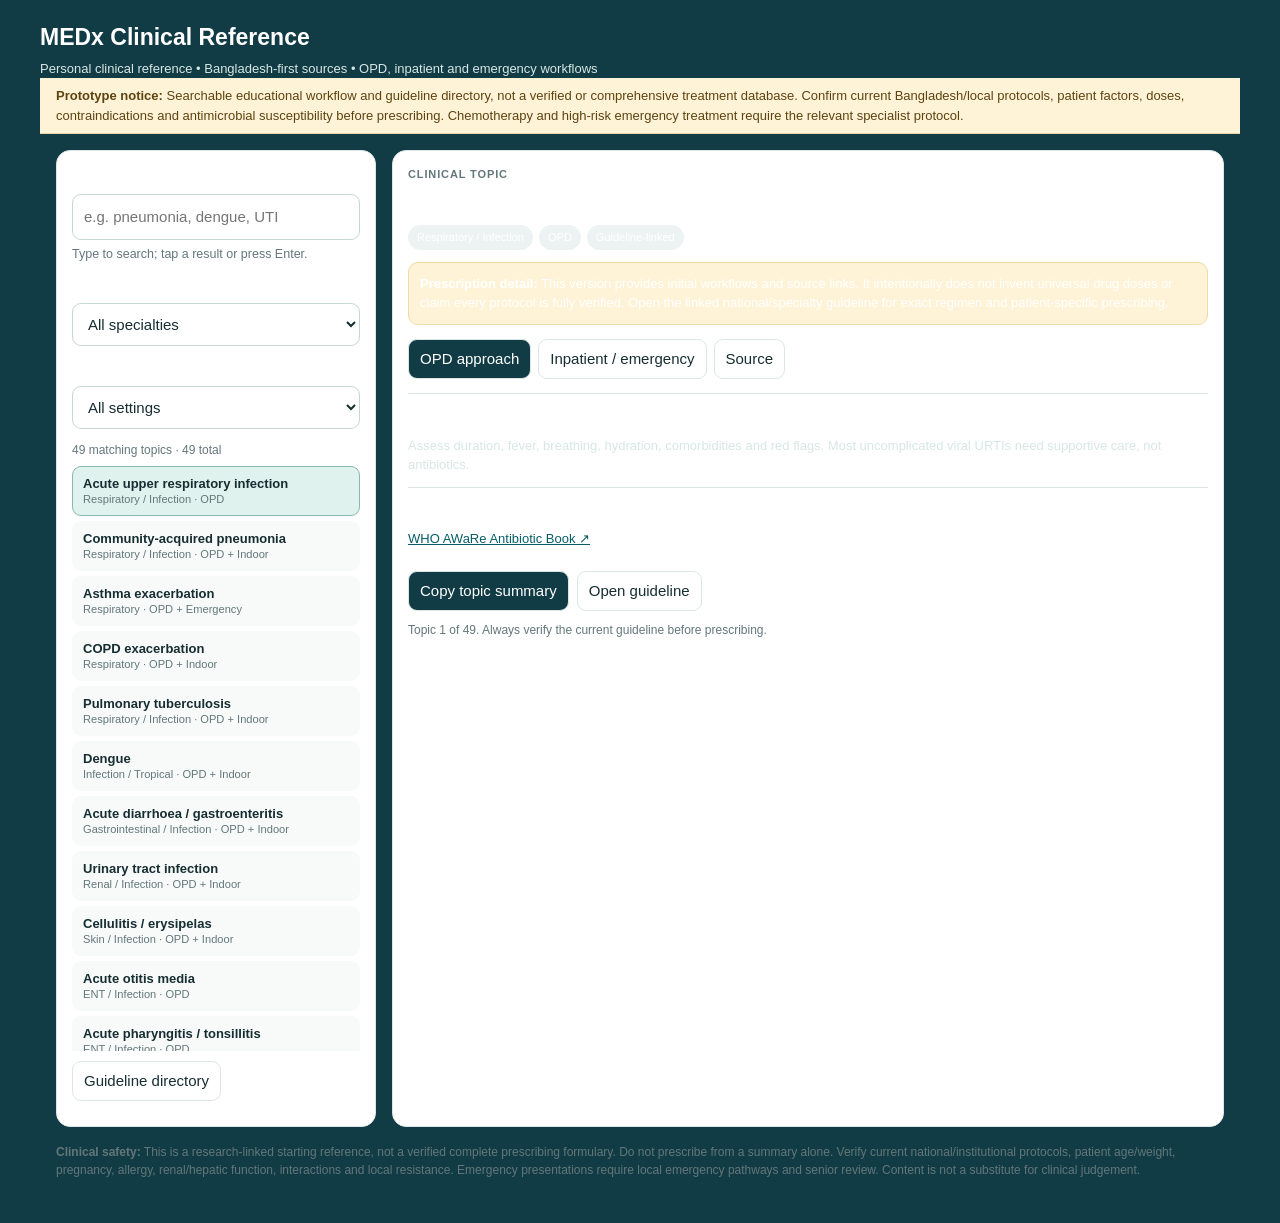
==== index.html @ 6d381473 "Add files via upload" ====
<!doctype html><html lang="en"><head><meta charset="utf-8"><meta name="viewport" content="width=device-width,initial-scale=1"><meta name="theme-color" content="#123c45"><title>MEDx Clinical Reference — Prototype</title>
<style>
:root{--ink:#162d32;--muted:#63777a;--bg:#f1f6f5;--panel:#fff;--line:#dce7e5;--teal:#123c45;--pale:#e0f2ed;--amber:#fff3d7;--red:#8b2525}
*{box-sizing:border-box}body{margin:0;background:var(--bg);color:var(--ink);font:15px/1.5 -apple-system,BlinkMacSystemFont,"Segoe UI",sans-serif}header{background:var(--teal);color:white;padding:20px max(16px,calc((100vw - 1200px)/2))}header h1{margin:0;font-size:23px}header p{margin:4px 0 0;color:#d7e7e5;font-size:13px}.wrap{max-width:1200px;margin:auto;padding:16px;display:grid;grid-template-columns:320px 1fr;gap:16px}.panel,.content{background:var(--panel);border:1px solid var(--line);border-radius:14px;padding:15px}.controls label{font-weight:700;font-size:13px}input,select{display:block;width:100%;padding:11px;border:1px solid #c7d7d5;border-radius:9px;margin:5px 0 12px;font:inherit;background:white;color:var(--ink)}.list{display:flex;flex-direction:column;gap:5px;max-height:65vh;overflow:auto}.item{cursor:pointer;text-align:left;background:#f7faf9;border:1px solid transparent;border-radius:9px;padding:9px 10px;color:var(--ink)}.item.active,.item:hover{background:var(--pale);border-color:#8bb7ad}.item strong{display:block;font-size:13px}.item small{color:var(--muted)}.count{font-size:12px;color:var(--muted);margin-bottom:7px}.kicker{font-size:11px;letter-spacing:.08em;text-transform:uppercase;color:var(--muted);font-weight:800}.content h2{margin:4px 0;font-size:23px;line-height:1.25}.meta{display:flex;flex-wrap:wrap;gap:6px;margin:10px 0}.tag{font-size:11px;background:#edf3f2;border-radius:20px;padding:4px 9px}.notice{background:var(--amber);border:1px solid #efdba6;border-radius:10px;padding:11px;font-size:13px;margin:12px 0}.tabs{display:flex;gap:7px;flex-wrap:wrap;margin:14px 0}.tab,button.action{border:1px solid var(--line);background:white;border-radius:9px;padding:8px 11px;cursor:pointer;color:var(--ink);font:inherit}.tab.active,button.action.primary{background:var(--teal);color:white}.section{padding:12px 0;border-top:1px solid var(--line)}.section h3{font-size:15px;margin:0 0 7px}.section p{margin:0}.source a,.sources a{color:#075e68;overflow-wrap:anywhere}.sources{display:grid;grid-template-columns:1fr 1fr;gap:9px}.sourcecard{border:1px solid var(--line);border-radius:10px;padding:11px}.sourcecard a{font-weight:700}.sourcecard small{display:block;color:var(--muted);margin-top:4px}.hidden{display:none}.footer{max-width:1200px;margin:auto;padding:0 16px 24px;color:var(--muted);font-size:12px}.toolbar{display:flex;gap:8px;flex-wrap:wrap;margin:10px 0}.empty{padding:35px;text-align:center;color:var(--muted)}@media(max-width:760px){.wrap{grid-template-columns:1fr;padding:9px}.panel,.content{padding:12px}.list{max-height:230px}.sources{grid-template-columns:1fr}header{padding:17px}.content h2{font-size:21px}}
</style></head><body>
<header><h1>MEDx Clinical Reference</h1><p>Personal clinical reference • Bangladesh-first sources • OPD, inpatient and emergency workflows</p><div class="version-note" role="note" style="max-width:1200px;margin:0 auto;padding:8px 16px;background:#fff3d7;color:#5d4310;font-size:13px;border-bottom:1px solid #e8d7a8"><strong>Prototype notice:</strong> Searchable educational workflow and guideline directory, not a verified or comprehensive treatment database. Confirm current Bangladesh/local protocols, patient factors, doses, contraindications and antimicrobial susceptibility before prescribing. Chemotherapy and high-risk emergency treatment require the relevant specialist protocol.</div>
<div class="wrap"><aside class="panel controls"><label for="search">Search clinical topics</label><input id="search" type="search" autocomplete="off" enterkeyhint="search" placeholder="e.g. pneumonia, dengue, UTI"><small style="display:block;color:var(--muted);margin:-7px 0 12px">Type to search; tap a result or press Enter.</small><label for="spec">Specialty</label><select id="spec"><option value="">All specialties</option></select><label for="setting">Setting</label><select id="setting"><option value="">All settings</option><option>OPD</option><option>OPD + Indoor</option><option>OPD + Emergency</option><option>Emergency</option><option>Emergency + Indoor</option><option>OPD + Indoor</option></select><div class="count" id="count"></div><div class="list" id="list"></div><div class="toolbar"><button class="action" id="allSources">Guideline directory</button></div></aside>
<section class="content" id="content" aria-live="polite"></section></div>
<div class="footer"><b>Clinical safety:</b> This is a research-linked starting reference, not a verified complete prescribing formulary. Do not prescribe from a summary alone. Verify current national/institutional protocols, patient age/weight, pregnancy, allergy, renal/hepatic function, interactions and local resistance. Emergency presentations require local emergency pathways and senior review. Content is not a substitute for clinical judgement.</div>
<script>
const DB={"conditions":[{"id":"c1","name":"Acute upper respiratory infection","specialty":"Respiratory / Infection","setting":"OPD","opd":"Assess duration, fever, breathing, hydration, comorbidities and red flags. Most uncomplicated viral URTIs need supportive care, not antibiotics.","indoor":"Admit/escalate for respiratory distress, hypoxaemia, sepsis, inability to maintain hydration, or high-risk deterioration.","source_name":"WHO AWaRe Antibiotic Book","source_url":"https://www.who.int/publications/i/item/9789240062382"},{"id":"c2","name":"Community-acquired pneumonia","specialty":"Respiratory / Infection","setting":"OPD + Indoor","opd":"Assess vitals, SpO₂, severity, comorbidities and oral intake. Use local CAP guidance for tests, antibiotic selection and duration; give explicit return precautions.","indoor":"Assess oxygenation/sepsis, investigate as appropriate, start empiric treatment per local protocol and review cultures/response for de-escalation.","source_name":"WHO AWaRe Antibiotic Book","source_url":"https://www.who.int/publications/i/item/9789240062382"},{"id":"c3","name":"Asthma exacerbation","specialty":"Respiratory","setting":"OPD + Emergency","opd":"Assess speech, work of breathing, RR, pulse, SpO₂ and peak flow if available. Treat per current asthma guideline, reassess response, review inhaler technique and controller plan.","indoor":"Escalate immediately for exhaustion, altered consciousness, silent chest, cyanosis or deteriorating oxygenation; monitor and follow the local acute asthma pathway.","source_name":"GINA Strategy Reports","source_url":"https://ginasthma.org/reports/"},{"id":"c4","name":"COPD exacerbation","specialty":"Respiratory","setting":"OPD + Indoor","opd":"Assess respiratory distress, SpO₂, baseline status and mimics. Use guideline-based bronchodilator/steroid/antibiotic decisions; antibiotics are not automatic for every exacerbation.","indoor":"Check blood gas if respiratory failure suspected; use controlled oxygen when indicated, monitor for hypercapnia/acidosis and assess need for ventilatory support.","source_name":"GOLD Reports","source_url":"https://goldcopd.org/"},{"id":"c5","name":"Pulmonary tuberculosis","specialty":"Respiratory / Infection","setting":"OPD + Indoor","opd":"Follow national TB diagnostic algorithm; assess cough, haemoptysis, weight loss, fever, contact history and infection-control needs. Do not start an ad hoc regimen.","indoor":"Assess severity, complications and infectiousness; use national TB programme pathways, microbiology/drug-susceptibility results and treatment support.","source_name":"Bangladesh National TB Programme / WHO","source_url":"https://www.who.int/teams/global-tuberculosis-programme"},{"id":"c6","name":"Dengue","specialty":"Infection / Tropical","setting":"OPD + Indoor","opd":"Assess illness day, warning signs, hydration, perfusion, urine output and comorbidities. Give return precautions and arrange illness-day-appropriate follow-up; avoid medicines that increase bleeding risk.","indoor":"Admit/escalate for shock, significant bleeding, respiratory distress/fluid accumulation or severe organ involvement. Titrate fluids to physiology with repeated reassessment.","source_name":"Bangladesh DGHS — National Guideline for Clinical Management of Dengue (5th Edition, 2025)","source_url":"https://dghs.gov.bd/pages/static-pages/6922e05c933eb65569e26afe"},{"id":"c7","name":"Acute diarrhoea / gastroenteritis","specialty":"Gastrointestinal / Infection","setting":"OPD + Indoor","opd":"Assess dehydration, blood in stool, fever, pain, duration and risk factors. Prioritize oral rehydration and nutrition; avoid routine antibiotics when not indicated.","indoor":"Protocolized rehydration; monitor perfusion, urine output and electrolytes when indicated; investigate severe, bloody, persistent or high-risk presentations.","source_name":"WHO diarrhoeal disease","source_url":"https://www.who.int/news-room/fact-sheets/detail/diarrhoeal-disease"},{"id":"c8","name":"Urinary tract infection","specialty":"Renal / Infection","setting":"OPD + Indoor","opd":"Distinguish lower UTI from pyelonephritis, pregnancy, obstruction and complicated infection. Culture when indicated and choose treatment using local susceptibility guidance.","indoor":"Assess sepsis, obstruction, AKI and inability to take oral therapy; culture when feasible, start empiric treatment based on severity/local antibiogram and narrow to results.","source_name":"WHO AWaRe Antibiotic Book","source_url":"https://www.who.int/publications/i/item/9789240062382"},{"id":"c9","name":"Cellulitis / erysipelas","specialty":"Skin / Infection","setting":"OPD + Indoor","opd":"Assess spread, systemic symptoms, abscess, diabetes and immune status. Choose antibiotic per local guidance and review if worsening or not improving.","indoor":"Rapid progression, pain out of proportion, bullae, necrosis or systemic toxicity require urgent senior/surgical assessment; treat severe infection via local protocol.","source_name":"Bangladesh STG on antibiotic use","source_url":"https://amr.cdc.gov.bd/wp-content/uploads/2018/10/STG-guideline-for-antimicrobial-use-version-1.0-date-1-december21.pdf"},{"id":"c10","name":"Acute otitis media","specialty":"ENT / Infection","setting":"OPD","opd":"Assess otoscopy, severity, duration, age, complications and allergy. Analgesia and observation may be appropriate in selected patients; use current local antibiotic guidance.","indoor":"Escalate for mastoiditis, facial palsy, meningism, severe systemic illness or complications; select inpatient therapy with ENT/microbiology input.","source_name":"WHO AWaRe Antibiotic Book","source_url":"https://www.who.int/publications/i/item/9789240062382"},{"id":"c11","name":"Acute pharyngitis / tonsillitis","specialty":"ENT / Infection","setting":"OPD","opd":"Assess airway, hydration, abscess signs and likelihood of streptococcal disease; avoid antibiotics for clearly viral illness and follow local testing/treatment guidance.","indoor":"Admit/escalate for airway compromise, peritonsillar/deep-neck infection, inability to swallow fluids, sepsis or serious complications.","source_name":"WHO AWaRe Antibiotic Book","source_url":"https://www.who.int/publications/i/item/9789240062382"},{"id":"c12","name":"Acute sinusitis","specialty":"ENT / Infection","setting":"OPD","opd":"Assess duration, severe symptoms, unilateral findings and orbital/neurological red flags. Many cases are viral; use local criteria for antibiotic consideration.","indoor":"Urgent hospital/ENT review for orbital swelling, visual change, severe frontal headache, meningism, focal neurological signs or sepsis.","source_name":"WHO AWaRe Antibiotic Book","source_url":"https://www.who.int/publications/i/item/9789240062382"},{"id":"c13","name":"Acute meningitis","specialty":"Neurology / Infection / Emergency","setting":"Emergency","opd":"Suspected meningitis is not routine OPD care: arrange emergency transfer/admission immediately. Do not wait for the full classic symptom pattern.","indoor":"Stabilize ABCs; obtain cultures and perform LP only when safe and without delaying time-critical treatment. Start empiric therapy promptly per current age-specific local protocol.","source_name":"WHO meningitis guideline (2025)","source_url":"https://www.who.int/publications/i/item/9789240108042"},{"id":"c14","name":"Sepsis","specialty":"Emergency / Multisystem","setting":"Emergency + Indoor","opd":"If suspected with instability, altered mental status, poor perfusion or respiratory distress, arrange emergency assessment. Screening scores do not replace clinical judgment.","indoor":"Immediate ABC assessment, monitoring, IV access, urgent senior review, appropriate cultures/lactate without delaying time-critical antimicrobials, source control and repeated reassessment.","source_name":"Surviving Sepsis Campaign","source_url":"https://www.sccm.org/SurvivingSepsisCampaign/Guidelines/Adult-Patients"},{"id":"c15","name":"Acute coronary syndrome","specialty":"Cardiovascular / Emergency","setting":"Emergency + Indoor","opd":"Suspected ACS is not routine OPD treatment. Arrange emergency assessment; obtain ECG promptly if available without delaying transfer.","indoor":"Activate local ACS pathway; serial ECG/troponin, risk assessment, antithrombotic and reperfusion decisions per current protocol and contraindications.","source_name":"NICE Acute Coronary Syndromes","source_url":"https://www.nice.org.uk/guidance/ng185"},{"id":"c16","name":"Heart failure exacerbation","specialty":"Cardiovascular","setting":"OPD + Indoor","opd":"Assess dyspnoea, orthopnoea, oedema, weight change, vitals, SpO₂, medication adherence and precipitating factors. Unstable patients need emergency assessment.","indoor":"Monitor oxygenation, renal function, electrolytes and fluid status; treat precipitant and congestion per current guideline; escalate for shock, severe hypoxaemia or arrhythmia.","source_name":"ESC Clinical Practice Guidelines","source_url":"https://www.escardio.org/Guidelines/Clinical-Practice-Guidelines"},{"id":"c17","name":"Hypertension","specialty":"Cardiovascular","setting":"OPD + Emergency","opd":"Confirm BP with correct technique/repeat measurement; assess risk, adherence, medicines and target-organ disease. Use national guideline for individualized long-term therapy.","indoor":"Severe BP with acute target-organ injury is an emergency. Avoid precipitous reduction unless the specific emergency protocol indicates it.","source_name":"WHO hypertension guideline","source_url":"https://www.who.int/publications/i/item/9789240033986"},{"id":"c18","name":"Type 2 diabetes","specialty":"Endocrine / Metabolic","setting":"OPD + Indoor","opd":"Confirm diagnosis; assess HbA1c/glucose, BP, lipids, renal function and complications. Individualize lifestyle and medication plan for comorbidity, affordability and hypoglycaemia risk.","indoor":"Assess DKA/HHS, infection, dehydration, altered mental status and hypoglycaemia. Use a monitored inpatient protocol and make a safe medication/discharge plan.","source_name":"DGHS Bangladesh publications","source_url":"https://dghs.gov.bd/pages/publications"},{"id":"c19","name":"Hypoglycaemia","specialty":"Endocrine / Emergency","setting":"Emergency + Indoor","opd":"Check glucose immediately in symptomatic or altered patients; identify insulin/sulfonylurea use, missed meals and precipitating illness. Treat promptly per protocol and recheck.","indoor":"If consciousness impaired, treat via emergency protocol and protect airway; monitor recurrence, review medication/renal function and investigate prolonged or recurrent episodes.","source_name":"WHO / local emergency protocol","source_url":"https://www.who.int/health-topics/diabetes"},{"id":"c20","name":"Diabetic ketoacidosis / hyperosmolar state","specialty":"Endocrine / Emergency","setting":"Emergency + Indoor","opd":"Suspected DKA/HHS requires urgent hospital assessment, not routine OPD treatment. Check glucose, ketones, electrolytes, renal function and acid-base status.","indoor":"Use a monitored institutional protocol for fluids, insulin, potassium and precipitant treatment; serially reassess glucose, electrolytes, osmolality/ketones and mental status.","source_name":"NICE guidance library","source_url":"https://www.nice.org.uk/guidance/published?ngt=NICE+guidelines"},{"id":"c21","name":"Acute kidney injury","specialty":"Renal","setting":"OPD + Indoor","opd":"Assess baseline/current creatinine, urine output, volume status, BP, infection/obstruction and nephrotoxic medicines. Urgent evaluation for oliguria, severe AKI or suspected complications.","indoor":"Check potassium/acid-base status, fluid status and obstruction; adjust medicines and seek urgent renal support for refractory complications or fluid overload.","source_name":"NICE AKI guideline","source_url":"https://www.nice.org.uk/guidance/ng148"},{"id":"c22","name":"Chronic kidney disease","specialty":"Renal","setting":"OPD + Indoor","opd":"Confirm chronicity; stage with eGFR and albuminuria; assess BP, diabetes, medicines, anaemia and cardiovascular risk. Review renal dosing and follow-up interval.","indoor":"Admit for acute complications such as pulmonary oedema, dangerous electrolyte disturbance, severe acidosis or uraemic complications; coordinate nephrology care.","source_name":"KDIGO Guidelines","source_url":"https://kdigo.org/guidelines/"},{"id":"c23","name":"Anaemia","specialty":"Haematology","setting":"OPD + Indoor","opd":"Assess symptoms, bleeding, pregnancy, diet and chronic disease. Use CBC indices and targeted investigations; do not prescribe iron for every low Hb without considering cause.","indoor":"Stabilize significant bleeding/instability. Transfusion decisions depend on symptoms, haemodynamics, comorbidity and current guidance—not Hb alone.","source_name":"WHO anaemia information","source_url":"https://www.who.int/health-topics/anaemia"},{"id":"c24","name":"Upper GI bleeding","specialty":"Gastrointestinal / Emergency","setting":"Emergency + Indoor","opd":"Haematemesis, melaena, syncope or shock needs emergency referral, not routine OPD care. Assess haemodynamics, medicines and bleeding risk.","indoor":"Resuscitate and risk-stratify; arrange urgent endoscopy and cause-specific treatment per institutional GI-bleed pathway; review antithrombotic medicines.","source_name":"NICE guidance library","source_url":"https://www.nice.org.uk/guidance/published?ngt=NICE+guidelines"},{"id":"c25","name":"Dyspepsia / peptic ulcer disease","specialty":"Gastrointestinal","setting":"OPD + Indoor","opd":"Screen for bleeding, dysphagia, persistent vomiting, weight loss, anaemia and NSAID use. Consider H. pylori testing or acid suppression per local guidance.","indoor":"Bleeding, suspected perforation or obstruction requires emergency hospital management, stabilization and specialist pathway.","source_name":"ACG Clinical Guidelines","source_url":"https://gi.org/clinical-guidelines/"},{"id":"c26","name":"Acute appendicitis","specialty":"General Surgery / Emergency","setting":"Emergency + Indoor","opd":"Suspected appendicitis requires timely surgical assessment; assess pain progression, peritonism, fever and pregnancy differential. Avoid delaying referral for nonessential tests.","indoor":"NPO as appropriate, analgesia/fluids, labs/imaging according to pathway, surgical review and antibiotics when indicated by local perioperative protocol.","source_name":"WSES Guidelines","source_url":"https://www.wses.org.uk/guidelines/"},{"id":"c27","name":"Acute cholecystitis","specialty":"General Surgery / Gastrointestinal","setting":"Emergency + Indoor","opd":"Assess RUQ pain, fever, jaundice, sepsis and pancreatitis/cholangitis differentials. Arrange timely hospital assessment and imaging.","indoor":"Supportive care, antibiotics when indicated and early surgical review per current local pathway; urgent escalation for cholangitis, sepsis or organ dysfunction.","source_name":"WSES Guidelines","source_url":"https://www.wses.org.uk/guidelines/"},{"id":"c28","name":"Acute pancreatitis","specialty":"Gastrointestinal / Emergency","setting":"Emergency + Indoor","opd":"Suspected acute pancreatitis requires hospital assessment; assess pain, vomiting, dehydration and cause (gallstones, alcohol, medicines, triglycerides).","indoor":"Monitor severity and organ failure; provide protocolized fluids/analgesia/nutrition, investigate cause and avoid routine prophylactic antibiotics without indication.","source_name":"ACG Clinical Guidelines","source_url":"https://gi.org/clinical-guidelines/"},{"id":"c29","name":"Stroke (suspected)","specialty":"Neurology / Emergency","setting":"Emergency + Indoor","opd":"Sudden focal neurological deficit is time-critical: note last-known-well and activate emergency stroke transfer. Check glucose; do not delay referral.","indoor":"Urgent brain imaging and stroke-team assessment; reperfusion eligibility and BP/antithrombotic decisions must follow current stroke protocol.","source_name":"AHA/ASA Guidelines","source_url":"https://www.ahajournals.org/journal/str"},{"id":"c30","name":"Seizure / status epilepticus","specialty":"Neurology / Emergency","setting":"Emergency + Indoor","opd":"Protect from injury, time the seizure, check glucose and airway/breathing. First seizure, prolonged seizure, repeated seizures without recovery or pregnancy needs emergency care.","indoor":"Status epilepticus is an emergency: follow institutional seizure algorithm, secure airway/monitoring, treat reversible causes and investigate precipitant.","source_name":"NICE epilepsy guidance","source_url":"https://www.nice.org.uk/guidance/ng217"},{"id":"c31","name":"Anaphylaxis","specialty":"Emergency / Allergy","setting":"Emergency","opd":"Recognize sudden airway/breathing/circulatory compromise after likely trigger; do not wait for skin signs. Activate emergency response.","indoor":"Immediate intramuscular adrenaline/epinephrine and ABC support according to local protocol; monitor, prepare for escalation and arrange observation/follow-up.","source_name":"Resuscitation Council UK guidance","source_url":"https://www.resus.org.uk/library/additional-guidance/guidance-anaphylaxis"},{"id":"c32","name":"Acute asthma in children","specialty":"Paediatrics / Respiratory","setting":"OPD + Emergency","opd":"Assess age-appropriate work of breathing, speech/feeding, SpO₂, hydration and prior severe attacks. Follow current paediatric asthma pathway.","indoor":"Urgent escalation for exhaustion, cyanosis, altered consciousness, silent chest or poor response; use age/weight-specific protocol and reassess frequently.","source_name":"GINA Strategy Reports","source_url":"https://ginasthma.org/reports/"},{"id":"c33","name":"Childhood pneumonia","specialty":"Paediatrics / Infection","setting":"OPD + Indoor","opd":"Assess age, respiratory rate/work, SpO₂, feeding, hydration, danger signs and malnutrition. Use current Bangladesh/WHO age-specific algorithm.","indoor":"Admit for danger signs, hypoxaemia, severe respiratory distress, inability to feed or complications; choose treatment by age, severity and current guideline.","source_name":"WHO child pneumonia/diarrhoea guidance","source_url":"https://www.who.int/health-topics/pneumonia"},{"id":"c34","name":"Otitis externa","specialty":"ENT","setting":"OPD","opd":"Assess ear canal, pain, discharge, diabetes/immunosuppression and tympanic membrane when visible. Avoid unneeded systemic antibiotics; choose local treatment per guideline.","indoor":"Urgent specialist review for systemic illness, spread, cranial neuropathy, severe pain in high-risk patient or suspected invasive disease.","source_name":"NICE guidance library","source_url":"https://www.nice.org.uk/guidance/published?ngt=NICE+guidelines"},{"id":"c35","name":"Scabies","specialty":"Dermatology / Infection","setting":"OPD","opd":"Look for typical itch/distribution and household clustering; consider mimics. Treat patient and close contacts simultaneously using locally available guideline-recommended therapy; provide laundering/contact advice.","indoor":"Consider admission/specialist input for crusted scabies, severe secondary infection, immunocompromise or outbreak-control needs.","source_name":"WHO scabies information","source_url":"https://www.who.int/news-room/fact-sheets/detail/scabies"},{"id":"c36","name":"Eczema / atopic dermatitis","specialty":"Dermatology","setting":"OPD","opd":"Assess severity, infection, triggers, sleep impact and prior treatment. Use emollients and site/severity-appropriate anti-inflammatory therapy per current guideline.","indoor":"Escalate for widespread severe disease, eczema herpeticum, systemic infection or failure of appropriate treatment; refer when diagnosis is uncertain or severe/refractory.","source_name":"NICE guidance library","source_url":"https://www.nice.org.uk/guidance/published?ngt=NICE+guidelines"},{"id":"c37","name":"Osteoarthritis","specialty":"Musculoskeletal / Orthopaedics","setting":"OPD","opd":"Assess pain/function, red flags, trauma, inflammatory features and alternative diagnoses. Prioritize education, exercise/physiotherapy and weight management where relevant.","indoor":"Urgent evaluation for hot swollen joint with fever, acute inability to bear weight after injury, neurovascular compromise or suspected fracture/infection.","source_name":"NICE osteoarthritis guidance","source_url":"https://www.nice.org.uk/guidance/ng226"},{"id":"c38","name":"Low back pain","specialty":"Musculoskeletal / Orthopaedics","setting":"OPD + Emergency","opd":"Screen for cauda equina, progressive neurological deficit, cancer/infection/fracture risks and systemic illness. Encourage appropriate activity when no red flags.","indoor":"Emergency MRI/specialist assessment for suspected cauda equina or serious pathology; treat cause-specific disease and avoid routine imaging in uncomplicated cases.","source_name":"NICE low back pain/sciatica","source_url":"https://www.nice.org.uk/guidance/ng59"},{"id":"c39","name":"Fracture / acute limb injury","specialty":"Emergency / Orthopaedics","setting":"Emergency + Indoor","opd":"Assess mechanism, open wound, deformity, skin, distal pulses, capillary refill, sensation and motor function; document neurovascular status before/after splinting.","indoor":"Open fracture, compartment syndrome, vascular compromise, dislocation or threatened skin needs urgent orthopaedic care; analgesia, immobilization, imaging and antibiotics/tetanus per trauma protocol.","source_name":"NICE trauma guidance","source_url":"https://www.nice.org.uk/guidance/published?ngt=NICE+guidelines"},{"id":"c40","name":"Deep vein thrombosis / pulmonary embolism","specialty":"Vascular / Emergency","setting":"OPD + Emergency","opd":"Assess clinical probability and red flags; use validated pathway for D-dimer/imaging rather than symptoms alone. Suspected PE with instability is an emergency.","indoor":"Urgent imaging/anticoagulation decisions per protocol, considering bleeding risk, renal function, pregnancy and haemodynamic status.","source_name":"NICE venous thromboembolic diseases","source_url":"https://www.nice.org.uk/guidance/ng158"},{"id":"c41","name":"Pregnancy with vaginal bleeding","specialty":"Obstetrics / Emergency","setting":"Emergency + Indoor","opd":"Assess gestational age, pain, bleeding amount, syncope and haemodynamic stability; urgent referral if pregnancy-related bleeding is significant or ectopic pregnancy possible.","indoor":"Stabilize ABCs, determine pregnancy location/viability and manage ectopic/miscarriage/late-pregnancy bleeding using obstetric emergency protocol.","source_name":"NICE ectopic pregnancy and miscarriage","source_url":"https://www.nice.org.uk/guidance/ng126"},{"id":"c42","name":"Pre-eclampsia / eclampsia","specialty":"Obstetrics / Emergency","setting":"Emergency + Indoor","opd":"Pregnancy/postpartum hypertension with headache, visual symptoms, epigastric pain or seizure is an emergency; arrange immediate obstetric assessment.","indoor":"Maternal stabilization, seizure/BP management, labs and fetal assessment according to obstetric protocol; definitive timing of delivery is specialist-led.","source_name":"WHO maternal health guidance","source_url":"https://www.who.int/health-topics/maternal-health"},{"id":"c43","name":"Postpartum haemorrhage","specialty":"Obstetrics / Emergency","setting":"Emergency + Indoor","opd":"Heavy bleeding after birth is an emergency. Call for help, assess ABCs, uterine tone, placenta, trauma and shock.","indoor":"Activate PPH protocol immediately: resuscitation, uterine massage/uterotonics and cause-specific interventions; monitor blood loss/coagulation and escalate to surgery/transfusion when indicated.","source_name":"WHO postpartum haemorrhage guidance","source_url":"https://www.who.int/health-topics/maternal-health"},{"id":"c44","name":"Acute urinary retention","specialty":"Urology / Emergency","setting":"Emergency + Indoor","opd":"Assess painful inability to void, bladder distension, medications, neurological symptoms, infection and renal impairment.","indoor":"Urgent decompression and monitoring per local protocol; assess urethral injury/stricture risk, renal function and cause; urgent urology review if catheterization fails or red flags exist.","source_name":"NICE guidance library","source_url":"https://www.nice.org.uk/guidance/published?ngt=NICE+guidelines"},{"id":"c45","name":"Acute bacterial prostatitis","specialty":"Urology / Infection","setting":"OPD + Indoor","opd":"Assess fever, pelvic/perineal pain, urinary symptoms, retention and sepsis. Avoid prostatic massage in suspected acute bacterial prostatitis.","indoor":"Admit for sepsis, retention, inability to take oral therapy or severe illness; culture and treat according to local resistance guidance, with urology input if complications.","source_name":"WHO AWaRe Antibiotic Book","source_url":"https://www.who.int/publications/i/item/9789240062382"},{"id":"c46","name":"Conjunctivitis","specialty":"Ophthalmology","setting":"OPD","opd":"Assess visual acuity, pain, photophobia, contact-lens use, discharge and corneal symptoms. Many uncomplicated cases are viral and self-limited; do not assume all red eyes need antibiotics. Urgent eye assessment for reduced vision, severe pain, photophobia, corneal opacity, contact-lens-associated pain or suspected keratitis.","indoor":"Urgent ophthalmology review for visual loss, severe pain, corneal involvement, chemical injury, neonatal conjunctivitis, hyperacute purulent discharge or suspected gonococcal/herpetic disease. Use cause-specific treatment and infection-control advice; verify local protocols.","source_name":"CDC Clinical Overview of Conjunctivitis","source_url":"https://www.cdc.gov/conjunctivitis/hcp/clinical-overview/index.html"},{"id":"c47","name":"Acute angle-closure glaucoma","specialty":"Ophthalmology / Emergency","setting":"Emergency","opd":"A painful red eye with blurred vision/halos, headache, nausea or vomiting may be acute angle closure. This is not routine OPD care: arrange immediate emergency ophthalmology assessment; avoid delaying referral for nonessential tests.","indoor":"Ophthalmic emergency: prompt pressure-lowering treatment and definitive ophthalmology intervention are required to reduce risk of permanent vision loss. Follow specialist protocol; assess the fellow eye and arrange definitive management/follow-up.","source_name":"American Academy of Ophthalmology — Primary Angle-Closure Disease Preferred Practice Pattern","source_url":"https://www.aao.org/education/preferred-practice-pattern/primary-angle-closure-disease-ppp"},{"id":"c48","name":"Iron deficiency anaemia","specialty":"Haematology","setting":"OPD + Indoor","opd":"Confirm iron deficiency and investigate the cause (menstrual/GI blood loss, diet, pregnancy, malabsorption) rather than treating Hb alone.","indoor":"Urgent stabilization for significant bleeding/instability; transfusion is not routine for stable iron deficiency. Arrange cause-specific treatment and follow-up response.","source_name":"WHO anaemia information","source_url":"https://www.who.int/health-topics/anaemia"},{"id":"c49","name":"Fever of unknown source / acute fever","specialty":"Infection / General","setting":"OPD + Indoor","opd":"Assess duration, travel/exposure, local epidemiology, vital signs, danger signs, pregnancy and immunocompromise; avoid indiscriminate antibiotics.","indoor":"Admit/escalate for instability, altered consciousness, respiratory distress, severe dehydration, bleeding or organ dysfunction; test based on history and local epidemiology.","source_name":"Bangladesh STG on antibiotic use","source_url":"https://amr.cdc.gov.bd/wp-content/uploads/2018/10/STG-guideline-for-antimicrobial-use-version-1.0-date-1-december21.pdf"}],"sources":[{"name":"Bangladesh DGHS — Standard Treatment Guidelines on antibiotic use in common infectious diseases (2021)","url":"https://amr.cdc.gov.bd/wp-content/uploads/2018/10/STG-guideline-for-antimicrobial-use-version-1.0-date-1-december21.pdf","type":"Bangladesh official guideline"},{"name":"Bangladesh DGHS — AMR resources and STG listing","url":"https://dghs.gov.bd/pages/static-pages/6922de08933eb65569e17b27","type":"Bangladesh official source"},{"name":"Bangladesh DGHS — National publications (includes diabetes and hypertension guidelines)","url":"https://dghs.gov.bd/pages/publications","type":"Bangladesh official source"},{"name":"WHO AWaRe Antibiotic Book (choice, dose, route, duration for common infections)","url":"https://www.who.int/publications/i/item/9789240062382","type":"International guideline"},{"name":"WHO meningitis diagnosis, treatment and care guideline (2025)","url":"https://www.who.int/publications/i/item/9789240108042","type":"International guideline"},{"name":"GINA asthma strategy reports","url":"https://ginasthma.org/reports/","type":"Specialty guideline"},{"name":"GOLD COPD reports","url":"https://goldcopd.org/","type":"Specialty guideline"},{"name":"NICE guideline library","url":"https://www.nice.org.uk/guidance/published?ngt=NICE+guidelines","type":"Specialty guideline"},{"name":"NICE acute kidney injury (NG148)","url":"https://www.nice.org.uk/guidance/ng148","type":"Specialty guideline"},{"name":"NICE venous thromboembolic diseases (NG158)","url":"https://www.nice.org.uk/guidance/ng158","type":"Specialty guideline"},{"name":"Surviving Sepsis Campaign adult guidelines","url":"https://www.sccm.org/SurvivingSepsisCampaign/Guidelines/Adult-Patients","type":"Specialty guideline"},{"name":"ESC clinical practice guidelines","url":"https://www.escardio.org/Guidelines/Clinical-Practice-Guidelines","type":"Specialty guideline"},{"name":"KDIGO clinical practice guidelines","url":"https://kdigo.org/guidelines/","type":"Specialty guideline"},{"name":"ACG clinical guidelines","url":"https://gi.org/clinical-guidelines/","type":"Specialty guideline"},{"name":"WSES guidelines","url":"https://www.wses.org.uk/guidelines/","type":"Surgery guideline"},{"name":"WHO dengue and severe dengue","url":"https://www.who.int/news-room/fact-sheets/detail/dengue-and-severe-dengue","type":"International guideline"},{"name":"CDC — Clinical Overview of Conjunctivitis","url":"https://www.cdc.gov/conjunctivitis/hcp/clinical-overview/index.html","type":"Clinical guidance"},{"name":"American Academy of Ophthalmology — Primary Angle-Closure Disease Preferred Practice Pattern","url":"https://www.aao.org/education/preferred-practice-pattern/primary-angle-closure-disease-ppp","type":"Specialty guideline"},{"name":"Bangladesh DGHS — National Guideline for Clinical Management of Dengue (5th Edition, 2025)","url":"https://dghs.gov.bd/pages/static-pages/6922e05c933eb65569e26afe","type":"Bangladesh national guideline"}]};const $=x=>document.getElementById(x);let active=DB.conditions[0].id,mode='opd';
const esc=s=>String(s).replace(/[&<>"']/g,c=>({'&':'&amp;','<':'&lt;','>':'&gt;','"':'&quot;',"'":'&#39;'}[c]));
[...new Set(DB.conditions.map(x=>x.specialty))].sort().forEach(s=>{let o=document.createElement('option');o.value=s;o.textContent=s;$('spec').append(o)});
function normalize(s){return String(s||'').toLowerCase().normalize('NFD').replace(/[\u0300-\u036f]/g,'').replace(/[^a-z0-9]+/g,' ').trim()}
const ALIASES={
 'community acquired pneumonia':'cap pneumonia chest infection', 'acute upper respiratory infection':'urti common cold viral cold',
 'pulmonary tuberculosis':'tb tuberculosis', 'urinary tract infection':'uti cystitis urine infection',
 'acute diarrhoea gastroenteritis':'diarrhea diarrhoea loose motion food poisoning', 'dengue':'dengue fever',
 'acute coronary syndrome':'acs heart attack myocardial infarction chest pain', 'type 2 diabetes mellitus':'diabetes dm hyperglycemia',
 'hypertension':'high blood pressure bp', 'acute kidney injury':'aki renal failure',
 'chronic kidney disease':'ckd renal disease', 'diabetic ketoacidosis':'dka ketoacidosis',
 'deep vein thrombosis pulmonary embolism':'dvt pe blood clot', 'postpartum haemorrhage':'pph postpartum hemorrhage',
 'pre eclampsia eclampsia':'preeclampsia eclampsia pregnancy hypertension', 'acute bacterial prostatitis':'prostatitis',
 'acute angle closure glaucoma':'glaucoma painful red eye', 'iron deficiency anaemia':'iron deficiency anemia ida',
 'community acquired pneumonia':'cap pneumonia chest infection', 'asthma exacerbation':'asthma wheeze',
 'chronic obstructive pulmonary disease exacerbation':'copd', 'acute otitis media':'ear infection',
 'pharyngitis tonsillitis':'sore throat tonsillitis', 'cellulitis erysipelas':'skin infection',
 'upper gastrointestinal bleed':'ugib haematemesis melena', 'acute urinary retention':'urine retention unable to urinate'
};
function getMatches(){let q=normalize($('search').value),sp=$('spec').value,st=$('setting').value;return DB.conditions.filter(c=>{let hay=normalize([c.name,c.specialty,c.setting,c.opd,c.indoor,ALIASES[c.name]||''].join(' '));return(!sp||c.specialty===sp)&&(!st||c.setting===st)&&(!q||hay.includes(q))})}
function chooseTopic(id){active=id;mode='opd';renderList();renderContent();if(window.matchMedia('(max-width:760px)').matches)$('content').scrollIntoView({behavior:'smooth',block:'start'})}
function renderList(){let arr=getMatches();$('count').textContent=arr.length+' matching topic'+(arr.length===1?'':'s')+' · '+DB.conditions.length+' total';$('list').innerHTML=arr.map(c=>`<button type="button" class="item ${c.id===active?'active':''}" data-id="${c.id}"><strong>${esc(c.name)}</strong><small>${esc(c.specialty)} · ${esc(c.setting)}</small></button>`).join('')||'<p class="empty">No matching topics. Try a broader term, e.g. “infection”, “pain” or “fever”.</p>';document.querySelectorAll('.item').forEach(b=>b.addEventListener('click',()=>chooseTopic(b.dataset.id)));if($('search').value.trim()&&arr.length===1&&arr[0].id!==active){active=arr[0].id;mode='opd';renderContent()}}
function sourcesPage(){mode='sources';$('content').innerHTML=`<div class="kicker">Reference directory</div><h2>Clinical guideline sources</h2><p>Use primary and national guidance where available. Each disease page links to a relevant source.</p><div class="sources">${DB.sources.map(s=>`<div class="sourcecard"><a href="${s.url}" target="_blank" rel="noopener">${esc(s.name)}</a><small>${esc(s.type)}</small></div>`).join('')}</div>`}
function renderContent(){if(mode==='sources'){sourcesPage();return}let matches=getMatches();let c=DB.conditions.find(x=>x.id===active);if($('search').value.trim()&&matches.length===0){$('content').innerHTML='<div class="kicker">Search</div><h2>No matching disease found</h2><p>Try a disease name, abbreviation, symptom, or clear the filters.</p>';return}if($('search').value.trim()&&matches.length&&(!c||!matches.some(x=>x.id===c.id)))c=matches[0];if(!c)return;$('content').innerHTML=`<div class="kicker">Clinical topic</div><h2>${esc(c.name)}</h2><div class="meta"><span class="tag">${esc(c.specialty)}</span><span class="tag">${esc(c.setting)}</span><span class="tag">Guideline-linked</span></div><div class="notice"><b>Prescription detail:</b> This version provides initial workflows and source links. It intentionally does not invent universal drug doses or claim every protocol is fully verified. Open the linked national/specialty guideline for exact regimen and patient-specific prescribing.</div><div class="tabs"><button class="tab ${mode==='opd'?'active':''}" id="opd">OPD approach</button><button class="tab ${mode==='indoor'?'active':''}" id="indoor">Inpatient / emergency</button><button class="tab" id="sourceTab">Source</button></div><div class="section ${mode==='opd'?'':'hidden'}"><h3>Outpatient / initial assessment</h3><p>${esc(c.opd)}</p></div><div class="section ${mode==='indoor'?'':'hidden'}"><h3>Inpatient / emergency approach</h3><p>${esc(c.indoor)}</p></div><div class="section"><h3>Guideline for this topic</h3><p class="source"><a href="${c.source_url}" target="_blank" rel="noopener">${esc(c.source_name)} ↗</a></p></div><div class="toolbar"><button class="action primary" id="copy">Copy topic summary</button><button class="action" id="openSource">Open guideline</button></div><p class="count">Topic ${DB.conditions.findIndex(x=>x.id===c.id)+1} of ${DB.conditions.length}. Always verify the current guideline before prescribing.</p>`;$('opd').onclick=()=>{mode='opd';renderContent()};$('indoor').onclick=()=>{mode='indoor';renderContent()};$('sourceTab').onclick=()=>{window.open(c.source_url,'_blank','noopener')};$('openSource').onclick=()=>window.open(c.source_url,'_blank','noopener');$('copy').onclick=async()=>{let t=c.name+'\\nOPD: '+c.opd+'\\nIndoor/Emergency: '+c.indoor+'\\nSource: '+c.source_name+' — '+c.source_url;try{await navigator.clipboard.writeText(t);$('copy').textContent='Copied'}catch(e){prompt('Copy topic summary:',t)}}}
$('search').addEventListener('input',()=>{mode='opd';renderList();renderContent()});$('search').addEventListener('keydown',e=>{if(e.key==='Enter'){e.preventDefault();let a=getMatches();if(a.length)chooseTopic(a[0].id);else renderContent()}});$('spec').onchange=()=>{renderList();renderContent()};$('setting').onchange=()=>{renderList();renderContent()};$('allSources').onclick=sourcesPage;renderList();renderContent();
</script></body></html>
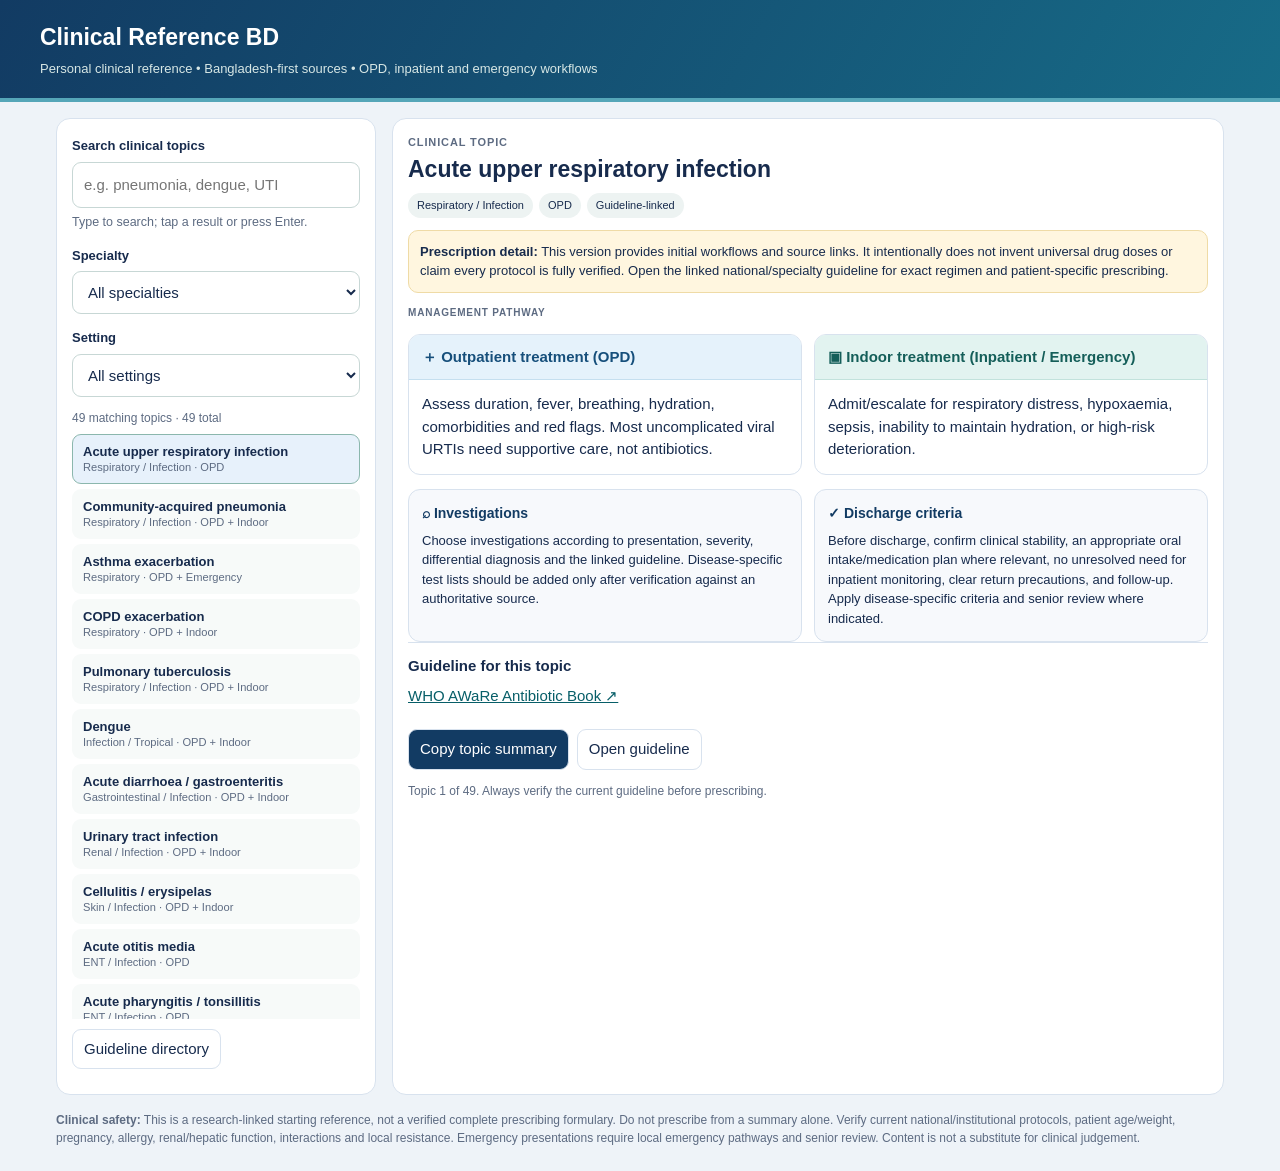
==== commit 876bdca9: "Rename index.html. to index.html" ====
--- a/index.html
+++ b/index.html
@@ -1,14 +1,14 @@
-<!doctype html><html lang="en"><head><meta charset="utf-8"><meta name="viewport" content="width=device-width,initial-scale=1"><meta name="theme-color" content="#123c45"><title>MEDx Clinical Reference — Prototype</title>
+<!doctype html><html lang="en"><head><meta charset="utf-8"><meta name="viewport" content="width=device-width,initial-scale=1"><meta name="theme-color" content="#123b63"><title>Clinical Reference BD — Hospital Interface</title>
 <style>
-:root{--ink:#162d32;--muted:#63777a;--bg:#f1f6f5;--panel:#fff;--line:#dce7e5;--teal:#123c45;--pale:#e0f2ed;--amber:#fff3d7;--red:#8b2525}
-*{box-sizing:border-box}body{margin:0;background:var(--bg);color:var(--ink);font:15px/1.5 -apple-system,BlinkMacSystemFont,"Segoe UI",sans-serif}header{background:var(--teal);color:white;padding:20px max(16px,calc((100vw - 1200px)/2))}header h1{margin:0;font-size:23px}header p{margin:4px 0 0;color:#d7e7e5;font-size:13px}.wrap{max-width:1200px;margin:auto;padding:16px;display:grid;grid-template-columns:320px 1fr;gap:16px}.panel,.content{background:var(--panel);border:1px solid var(--line);border-radius:14px;padding:15px}.controls label{font-weight:700;font-size:13px}input,select{display:block;width:100%;padding:11px;border:1px solid #c7d7d5;border-radius:9px;margin:5px 0 12px;font:inherit;background:white;color:var(--ink)}.list{display:flex;flex-direction:column;gap:5px;max-height:65vh;overflow:auto}.item{cursor:pointer;text-align:left;background:#f7faf9;border:1px solid transparent;border-radius:9px;padding:9px 10px;color:var(--ink)}.item.active,.item:hover{background:var(--pale);border-color:#8bb7ad}.item strong{display:block;font-size:13px}.item small{color:var(--muted)}.count{font-size:12px;color:var(--muted);margin-bottom:7px}.kicker{font-size:11px;letter-spacing:.08em;text-transform:uppercase;color:var(--muted);font-weight:800}.content h2{margin:4px 0;font-size:23px;line-height:1.25}.meta{display:flex;flex-wrap:wrap;gap:6px;margin:10px 0}.tag{font-size:11px;background:#edf3f2;border-radius:20px;padding:4px 9px}.notice{background:var(--amber);border:1px solid #efdba6;border-radius:10px;padding:11px;font-size:13px;margin:12px 0}.tabs{display:flex;gap:7px;flex-wrap:wrap;margin:14px 0}.tab,button.action{border:1px solid var(--line);background:white;border-radius:9px;padding:8px 11px;cursor:pointer;color:var(--ink);font:inherit}.tab.active,button.action.primary{background:var(--teal);color:white}.section{padding:12px 0;border-top:1px solid var(--line)}.section h3{font-size:15px;margin:0 0 7px}.section p{margin:0}.source a,.sources a{color:#075e68;overflow-wrap:anywhere}.sources{display:grid;grid-template-columns:1fr 1fr;gap:9px}.sourcecard{border:1px solid var(--line);border-radius:10px;padding:11px}.sourcecard a{font-weight:700}.sourcecard small{display:block;color:var(--muted);margin-top:4px}.hidden{display:none}.footer{max-width:1200px;margin:auto;padding:0 16px 24px;color:var(--muted);font-size:12px}.toolbar{display:flex;gap:8px;flex-wrap:wrap;margin:10px 0}.empty{padding:35px;text-align:center;color:var(--muted)}@media(max-width:760px){.wrap{grid-template-columns:1fr;padding:9px}.panel,.content{padding:12px}.list{max-height:230px}.sources{grid-template-columns:1fr}header{padding:17px}.content h2{font-size:21px}}
+:root{--ink:#172b4d;--muted:#5d6b82;--bg:#eef3f8;--panel:#fff;--line:#d8e2ee;--teal:#123b63;--pale:#e7f1fb;--amber:#fff6df;--red:#9f2d38}
+*{box-sizing:border-box}body{margin:0;background:var(--bg);color:var(--ink);font:15px/1.5 -apple-system,BlinkMacSystemFont,"Segoe UI",sans-serif}header{background:linear-gradient(120deg,#123b63,#176b87);color:white;padding:20px max(16px,calc((100vw - 1200px)/2));border-bottom:4px solid #55a6b8}header h1{margin:0;font-size:23px}header p{margin:4px 0 0;color:#d7e7e5;font-size:13px}.wrap{max-width:1200px;margin:auto;padding:16px;display:grid;grid-template-columns:320px 1fr;gap:16px}.panel,.content{background:var(--panel);border:1px solid var(--line);border-radius:14px;padding:15px}.controls label{font-weight:700;font-size:13px}input,select{display:block;width:100%;padding:11px;border:1px solid #c7d7d5;border-radius:9px;margin:5px 0 12px;font:inherit;background:white;color:var(--ink)}.list{display:flex;flex-direction:column;gap:5px;max-height:65vh;overflow:auto}.item{cursor:pointer;text-align:left;background:#f7faf9;border:1px solid transparent;border-radius:9px;padding:9px 10px;color:var(--ink)}.item.active,.item:hover{background:var(--pale);border-color:#8bb7ad}.item strong{display:block;font-size:13px}.item small{color:var(--muted)}.count{font-size:12px;color:var(--muted);margin-bottom:7px}.kicker{font-size:11px;letter-spacing:.08em;text-transform:uppercase;color:var(--muted);font-weight:800}.content h2{margin:4px 0;font-size:23px;line-height:1.25}.meta{display:flex;flex-wrap:wrap;gap:6px;margin:10px 0}.tag{font-size:11px;background:#edf3f2;border-radius:20px;padding:4px 9px}.notice{background:var(--amber);border:1px solid #efdba6;border-radius:10px;padding:11px;font-size:13px;margin:12px 0}.tabs{display:flex;gap:7px;flex-wrap:wrap;margin:14px 0}.treatment-grid{display:grid;grid-template-columns:1fr 1fr;gap:12px;margin:14px 0}.treatment-card{border:1px solid var(--line);border-radius:12px;overflow:hidden;background:#fff}.treatment-card h3{margin:0;padding:11px 13px;font-size:15px}.treatment-card .card-body{padding:13px}.treatment-card p{margin:0}.treatment-card.outdoor h3{background:#e5f2fb;color:#164f7b;border-bottom:1px solid #c5dfef}.treatment-card.indoor h3{background:#e2f3f0;color:#145e59;border-bottom:1px solid #c2e2dc}.bottom-grid{display:grid;grid-template-columns:1fr 1fr;gap:12px;margin-top:14px}.bottom-card{background:#f7f9fc;border:1px solid var(--line);border-radius:12px;padding:13px}.bottom-card h3{margin:0 0 7px;font-size:14px;color:#123b63}.bottom-card p{margin:0;font-size:13px}.eyebrow{font-size:10px;letter-spacing:.08em;text-transform:uppercase;font-weight:800;color:var(--muted);margin-bottom:5px}.tab,button.action{border:1px solid var(--line);background:white;border-radius:9px;padding:8px 11px;cursor:pointer;color:var(--ink);font:inherit}.tab.active,button.action.primary{background:var(--teal);color:white}.section{padding:12px 0;border-top:1px solid var(--line)}.section h3{font-size:15px;margin:0 0 7px}.section p{margin:0}.source a,.sources a{color:#075e68;overflow-wrap:anywhere}.sources{display:grid;grid-template-columns:1fr 1fr;gap:9px}.sourcecard{border:1px solid var(--line);border-radius:10px;padding:11px}.sourcecard a{font-weight:700}.sourcecard small{display:block;color:var(--muted);margin-top:4px}.hidden{display:none}.footer{max-width:1200px;margin:auto;padding:0 16px 24px;color:var(--muted);font-size:12px}.toolbar{display:flex;gap:8px;flex-wrap:wrap;margin:10px 0}.empty{padding:35px;text-align:center;color:var(--muted)}@media(max-width:760px){.treatment-grid,.bottom-grid{grid-template-columns:1fr}.wrap{grid-template-columns:1fr;padding:9px}.panel,.content{padding:12px}.list{max-height:230px}.sources{grid-template-columns:1fr}header{padding:17px}.content h2{font-size:21px}}
 </style></head><body>
-<header><h1>MEDx Clinical Reference</h1><p>Personal clinical reference • Bangladesh-first sources • OPD, inpatient and emergency workflows</p><div class="version-note" role="note" style="max-width:1200px;margin:0 auto;padding:8px 16px;background:#fff3d7;color:#5d4310;font-size:13px;border-bottom:1px solid #e8d7a8"><strong>Prototype notice:</strong> Searchable educational workflow and guideline directory, not a verified or comprehensive treatment database. Confirm current Bangladesh/local protocols, patient factors, doses, contraindications and antimicrobial susceptibility before prescribing. Chemotherapy and high-risk emergency treatment require the relevant specialist protocol.</div>
+<header><h1>Clinical Reference BD</h1><p>Personal clinical reference • Bangladesh-first sources • OPD, inpatient and emergency workflows</p></header>
 <div class="wrap"><aside class="panel controls"><label for="search">Search clinical topics</label><input id="search" type="search" autocomplete="off" enterkeyhint="search" placeholder="e.g. pneumonia, dengue, UTI"><small style="display:block;color:var(--muted);margin:-7px 0 12px">Type to search; tap a result or press Enter.</small><label for="spec">Specialty</label><select id="spec"><option value="">All specialties</option></select><label for="setting">Setting</label><select id="setting"><option value="">All settings</option><option>OPD</option><option>OPD + Indoor</option><option>OPD + Emergency</option><option>Emergency</option><option>Emergency + Indoor</option><option>OPD + Indoor</option></select><div class="count" id="count"></div><div class="list" id="list"></div><div class="toolbar"><button class="action" id="allSources">Guideline directory</button></div></aside>
 <section class="content" id="content" aria-live="polite"></section></div>
 <div class="footer"><b>Clinical safety:</b> This is a research-linked starting reference, not a verified complete prescribing formulary. Do not prescribe from a summary alone. Verify current national/institutional protocols, patient age/weight, pregnancy, allergy, renal/hepatic function, interactions and local resistance. Emergency presentations require local emergency pathways and senior review. Content is not a substitute for clinical judgement.</div>
 <script>
-const DB={"conditions":[{"id":"c1","name":"Acute upper respiratory infection","specialty":"Respiratory / Infection","setting":"OPD","opd":"Assess duration, fever, breathing, hydration, comorbidities and red flags. Most uncomplicated viral URTIs need supportive care, not antibiotics.","indoor":"Admit/escalate for respiratory distress, hypoxaemia, sepsis, inability to maintain hydration, or high-risk deterioration.","source_name":"WHO AWaRe Antibiotic Book","source_url":"https://www.who.int/publications/i/item/9789240062382"},{"id":"c2","name":"Community-acquired pneumonia","specialty":"Respiratory / Infection","setting":"OPD + Indoor","opd":"Assess vitals, SpO₂, severity, comorbidities and oral intake. Use local CAP guidance for tests, antibiotic selection and duration; give explicit return precautions.","indoor":"Assess oxygenation/sepsis, investigate as appropriate, start empiric treatment per local protocol and review cultures/response for de-escalation.","source_name":"WHO AWaRe Antibiotic Book","source_url":"https://www.who.int/publications/i/item/9789240062382"},{"id":"c3","name":"Asthma exacerbation","specialty":"Respiratory","setting":"OPD + Emergency","opd":"Assess speech, work of breathing, RR, pulse, SpO₂ and peak flow if available. Treat per current asthma guideline, reassess response, review inhaler technique and controller plan.","indoor":"Escalate immediately for exhaustion, altered consciousness, silent chest, cyanosis or deteriorating oxygenation; monitor and follow the local acute asthma pathway.","source_name":"GINA Strategy Reports","source_url":"https://ginasthma.org/reports/"},{"id":"c4","name":"COPD exacerbation","specialty":"Respiratory","setting":"OPD + Indoor","opd":"Assess respiratory distress, SpO₂, baseline status and mimics. Use guideline-based bronchodilator/steroid/antibiotic decisions; antibiotics are not automatic for every exacerbation.","indoor":"Check blood gas if respiratory failure suspected; use controlled oxygen when indicated, monitor for hypercapnia/acidosis and assess need for ventilatory support.","source_name":"GOLD Reports","source_url":"https://goldcopd.org/"},{"id":"c5","name":"Pulmonary tuberculosis","specialty":"Respiratory / Infection","setting":"OPD + Indoor","opd":"Follow national TB diagnostic algorithm; assess cough, haemoptysis, weight loss, fever, contact history and infection-control needs. Do not start an ad hoc regimen.","indoor":"Assess severity, complications and infectiousness; use national TB programme pathways, microbiology/drug-susceptibility results and treatment support.","source_name":"Bangladesh National TB Programme / WHO","source_url":"https://www.who.int/teams/global-tuberculosis-programme"},{"id":"c6","name":"Dengue","specialty":"Infection / Tropical","setting":"OPD + Indoor","opd":"Assess illness day, warning signs, hydration, perfusion, urine output and comorbidities. Give return precautions and arrange illness-day-appropriate follow-up; avoid medicines that increase bleeding risk.","indoor":"Admit/escalate for shock, significant bleeding, respiratory distress/fluid accumulation or severe organ involvement. Titrate fluids to physiology with repeated reassessment.","source_name":"Bangladesh DGHS — National Guideline for Clinical Management of Dengue (5th Edition, 2025)","source_url":"https://dghs.gov.bd/pages/static-pages/6922e05c933eb65569e26afe"},{"id":"c7","name":"Acute diarrhoea / gastroenteritis","specialty":"Gastrointestinal / Infection","setting":"OPD + Indoor","opd":"Assess dehydration, blood in stool, fever, pain, duration and risk factors. Prioritize oral rehydration and nutrition; avoid routine antibiotics when not indicated.","indoor":"Protocolized rehydration; monitor perfusion, urine output and electrolytes when indicated; investigate severe, bloody, persistent or high-risk presentations.","source_name":"WHO diarrhoeal disease","source_url":"https://www.who.int/news-room/fact-sheets/detail/diarrhoeal-disease"},{"id":"c8","name":"Urinary tract infection","specialty":"Renal / Infection","setting":"OPD + Indoor","opd":"Distinguish lower UTI from pyelonephritis, pregnancy, obstruction and complicated infection. Culture when indicated and choose treatment using local susceptibility guidance.","indoor":"Assess sepsis, obstruction, AKI and inability to take oral therapy; culture when feasible, start empiric treatment based on severity/local antibiogram and narrow to results.","source_name":"WHO AWaRe Antibiotic Book","source_url":"https://www.who.int/publications/i/item/9789240062382"},{"id":"c9","name":"Cellulitis / erysipelas","specialty":"Skin / Infection","setting":"OPD + Indoor","opd":"Assess spread, systemic symptoms, abscess, diabetes and immune status. Choose antibiotic per local guidance and review if worsening or not improving.","indoor":"Rapid progression, pain out of proportion, bullae, necrosis or systemic toxicity require urgent senior/surgical assessment; treat severe infection via local protocol.","source_name":"Bangladesh STG on antibiotic use","source_url":"https://amr.cdc.gov.bd/wp-content/uploads/2018/10/STG-guideline-for-antimicrobial-use-version-1.0-date-1-december21.pdf"},{"id":"c10","name":"Acute otitis media","specialty":"ENT / Infection","setting":"OPD","opd":"Assess otoscopy, severity, duration, age, complications and allergy. Analgesia and observation may be appropriate in selected patients; use current local antibiotic guidance.","indoor":"Escalate for mastoiditis, facial palsy, meningism, severe systemic illness or complications; select inpatient therapy with ENT/microbiology input.","source_name":"WHO AWaRe Antibiotic Book","source_url":"https://www.who.int/publications/i/item/9789240062382"},{"id":"c11","name":"Acute pharyngitis / tonsillitis","specialty":"ENT / Infection","setting":"OPD","opd":"Assess airway, hydration, abscess signs and likelihood of streptococcal disease; avoid antibiotics for clearly viral illness and follow local testing/treatment guidance.","indoor":"Admit/escalate for airway compromise, peritonsillar/deep-neck infection, inability to swallow fluids, sepsis or serious complications.","source_name":"WHO AWaRe Antibiotic Book","source_url":"https://www.who.int/publications/i/item/9789240062382"},{"id":"c12","name":"Acute sinusitis","specialty":"ENT / Infection","setting":"OPD","opd":"Assess duration, severe symptoms, unilateral findings and orbital/neurological red flags. Many cases are viral; use local criteria for antibiotic consideration.","indoor":"Urgent hospital/ENT review for orbital swelling, visual change, severe frontal headache, meningism, focal neurological signs or sepsis.","source_name":"WHO AWaRe Antibiotic Book","source_url":"https://www.who.int/publications/i/item/9789240062382"},{"id":"c13","name":"Acute meningitis","specialty":"Neurology / Infection / Emergency","setting":"Emergency","opd":"Suspected meningitis is not routine OPD care: arrange emergency transfer/admission immediately. Do not wait for the full classic symptom pattern.","indoor":"Stabilize ABCs; obtain cultures and perform LP only when safe and without delaying time-critical treatment. Start empiric therapy promptly per current age-specific local protocol.","source_name":"WHO meningitis guideline (2025)","source_url":"https://www.who.int/publications/i/item/9789240108042"},{"id":"c14","name":"Sepsis","specialty":"Emergency / Multisystem","setting":"Emergency + Indoor","opd":"If suspected with instability, altered mental status, poor perfusion or respiratory distress, arrange emergency assessment. Screening scores do not replace clinical judgment.","indoor":"Immediate ABC assessment, monitoring, IV access, urgent senior review, appropriate cultures/lactate without delaying time-critical antimicrobials, source control and repeated reassessment.","source_name":"Surviving Sepsis Campaign","source_url":"https://www.sccm.org/SurvivingSepsisCampaign/Guidelines/Adult-Patients"},{"id":"c15","name":"Acute coronary syndrome","specialty":"Cardiovascular / Emergency","setting":"Emergency + Indoor","opd":"Suspected ACS is not routine OPD treatment. Arrange emergency assessment; obtain ECG promptly if available without delaying transfer.","indoor":"Activate local ACS pathway; serial ECG/troponin, risk assessment, antithrombotic and reperfusion decisions per current protocol and contraindications.","source_name":"NICE Acute Coronary Syndromes","source_url":"https://www.nice.org.uk/guidance/ng185"},{"id":"c16","name":"Heart failure exacerbation","specialty":"Cardiovascular","setting":"OPD + Indoor","opd":"Assess dyspnoea, orthopnoea, oedema, weight change, vitals, SpO₂, medication adherence and precipitating factors. Unstable patients need emergency assessment.","indoor":"Monitor oxygenation, renal function, electrolytes and fluid status; treat precipitant and congestion per current guideline; escalate for shock, severe hypoxaemia or arrhythmia.","source_name":"ESC Clinical Practice Guidelines","source_url":"https://www.escardio.org/Guidelines/Clinical-Practice-Guidelines"},{"id":"c17","name":"Hypertension","specialty":"Cardiovascular","setting":"OPD + Emergency","opd":"Confirm BP with correct technique/repeat measurement; assess risk, adherence, medicines and target-organ disease. Use national guideline for individualized long-term therapy.","indoor":"Severe BP with acute target-organ injury is an emergency. Avoid precipitous reduction unless the specific emergency protocol indicates it.","source_name":"WHO hypertension guideline","source_url":"https://www.who.int/publications/i/item/9789240033986"},{"id":"c18","name":"Type 2 diabetes","specialty":"Endocrine / Metabolic","setting":"OPD + Indoor","opd":"Confirm diagnosis; assess HbA1c/glucose, BP, lipids, renal function and complications. Individualize lifestyle and medication plan for comorbidity, affordability and hypoglycaemia risk.","indoor":"Assess DKA/HHS, infection, dehydration, altered mental status and hypoglycaemia. Use a monitored inpatient protocol and make a safe medication/discharge plan.","source_name":"DGHS Bangladesh publications","source_url":"https://dghs.gov.bd/pages/publications"},{"id":"c19","name":"Hypoglycaemia","specialty":"Endocrine / Emergency","setting":"Emergency + Indoor","opd":"Check glucose immediately in symptomatic or altered patients; identify insulin/sulfonylurea use, missed meals and precipitating illness. Treat promptly per protocol and recheck.","indoor":"If consciousness impaired, treat via emergency protocol and protect airway; monitor recurrence, review medication/renal function and investigate prolonged or recurrent episodes.","source_name":"WHO / local emergency protocol","source_url":"https://www.who.int/health-topics/diabetes"},{"id":"c20","name":"Diabetic ketoacidosis / hyperosmolar state","specialty":"Endocrine / Emergency","setting":"Emergency + Indoor","opd":"Suspected DKA/HHS requires urgent hospital assessment, not routine OPD treatment. Check glucose, ketones, electrolytes, renal function and acid-base status.","indoor":"Use a monitored institutional protocol for fluids, insulin, potassium and precipitant treatment; serially reassess glucose, electrolytes, osmolality/ketones and mental status.","source_name":"NICE guidance library","source_url":"https://www.nice.org.uk/guidance/published?ngt=NICE+guidelines"},{"id":"c21","name":"Acute kidney injury","specialty":"Renal","setting":"OPD + Indoor","opd":"Assess baseline/current creatinine, urine output, volume status, BP, infection/obstruction and nephrotoxic medicines. Urgent evaluation for oliguria, severe AKI or suspected complications.","indoor":"Check potassium/acid-base status, fluid status and obstruction; adjust medicines and seek urgent renal support for refractory complications or fluid overload.","source_name":"NICE AKI guideline","source_url":"https://www.nice.org.uk/guidance/ng148"},{"id":"c22","name":"Chronic kidney disease","specialty":"Renal","setting":"OPD + Indoor","opd":"Confirm chronicity; stage with eGFR and albuminuria; assess BP, diabetes, medicines, anaemia and cardiovascular risk. Review renal dosing and follow-up interval.","indoor":"Admit for acute complications such as pulmonary oedema, dangerous electrolyte disturbance, severe acidosis or uraemic complications; coordinate nephrology care.","source_name":"KDIGO Guidelines","source_url":"https://kdigo.org/guidelines/"},{"id":"c23","name":"Anaemia","specialty":"Haematology","setting":"OPD + Indoor","opd":"Assess symptoms, bleeding, pregnancy, diet and chronic disease. Use CBC indices and targeted investigations; do not prescribe iron for every low Hb without considering cause.","indoor":"Stabilize significant bleeding/instability. Transfusion decisions depend on symptoms, haemodynamics, comorbidity and current guidance—not Hb alone.","source_name":"WHO anaemia information","source_url":"https://www.who.int/health-topics/anaemia"},{"id":"c24","name":"Upper GI bleeding","specialty":"Gastrointestinal / Emergency","setting":"Emergency + Indoor","opd":"Haematemesis, melaena, syncope or shock needs emergency referral, not routine OPD care. Assess haemodynamics, medicines and bleeding risk.","indoor":"Resuscitate and risk-stratify; arrange urgent endoscopy and cause-specific treatment per institutional GI-bleed pathway; review antithrombotic medicines.","source_name":"NICE guidance library","source_url":"https://www.nice.org.uk/guidance/published?ngt=NICE+guidelines"},{"id":"c25","name":"Dyspepsia / peptic ulcer disease","specialty":"Gastrointestinal","setting":"OPD + Indoor","opd":"Screen for bleeding, dysphagia, persistent vomiting, weight loss, anaemia and NSAID use. Consider H. pylori testing or acid suppression per local guidance.","indoor":"Bleeding, suspected perforation or obstruction requires emergency hospital management, stabilization and specialist pathway.","source_name":"ACG Clinical Guidelines","source_url":"https://gi.org/clinical-guidelines/"},{"id":"c26","name":"Acute appendicitis","specialty":"General Surgery / Emergency","setting":"Emergency + Indoor","opd":"Suspected appendicitis requires timely surgical assessment; assess pain progression, peritonism, fever and pregnancy differential. Avoid delaying referral for nonessential tests.","indoor":"NPO as appropriate, analgesia/fluids, labs/imaging according to pathway, surgical review and antibiotics when indicated by local perioperative protocol.","source_name":"WSES Guidelines","source_url":"https://www.wses.org.uk/guidelines/"},{"id":"c27","name":"Acute cholecystitis","specialty":"General Surgery / Gastrointestinal","setting":"Emergency + Indoor","opd":"Assess RUQ pain, fever, jaundice, sepsis and pancreatitis/cholangitis differentials. Arrange timely hospital assessment and imaging.","indoor":"Supportive care, antibiotics when indicated and early surgical review per current local pathway; urgent escalation for cholangitis, sepsis or organ dysfunction.","source_name":"WSES Guidelines","source_url":"https://www.wses.org.uk/guidelines/"},{"id":"c28","name":"Acute pancreatitis","specialty":"Gastrointestinal / Emergency","setting":"Emergency + Indoor","opd":"Suspected acute pancreatitis requires hospital assessment; assess pain, vomiting, dehydration and cause (gallstones, alcohol, medicines, triglycerides).","indoor":"Monitor severity and organ failure; provide protocolized fluids/analgesia/nutrition, investigate cause and avoid routine prophylactic antibiotics without indication.","source_name":"ACG Clinical Guidelines","source_url":"https://gi.org/clinical-guidelines/"},{"id":"c29","name":"Stroke (suspected)","specialty":"Neurology / Emergency","setting":"Emergency + Indoor","opd":"Sudden focal neurological deficit is time-critical: note last-known-well and activate emergency stroke transfer. Check glucose; do not delay referral.","indoor":"Urgent brain imaging and stroke-team assessment; reperfusion eligibility and BP/antithrombotic decisions must follow current stroke protocol.","source_name":"AHA/ASA Guidelines","source_url":"https://www.ahajournals.org/journal/str"},{"id":"c30","name":"Seizure / status epilepticus","specialty":"Neurology / Emergency","setting":"Emergency + Indoor","opd":"Protect from injury, time the seizure, check glucose and airway/breathing. First seizure, prolonged seizure, repeated seizures without recovery or pregnancy needs emergency care.","indoor":"Status epilepticus is an emergency: follow institutional seizure algorithm, secure airway/monitoring, treat reversible causes and investigate precipitant.","source_name":"NICE epilepsy guidance","source_url":"https://www.nice.org.uk/guidance/ng217"},{"id":"c31","name":"Anaphylaxis","specialty":"Emergency / Allergy","setting":"Emergency","opd":"Recognize sudden airway/breathing/circulatory compromise after likely trigger; do not wait for skin signs. Activate emergency response.","indoor":"Immediate intramuscular adrenaline/epinephrine and ABC support according to local protocol; monitor, prepare for escalation and arrange observation/follow-up.","source_name":"Resuscitation Council UK guidance","source_url":"https://www.resus.org.uk/library/additional-guidance/guidance-anaphylaxis"},{"id":"c32","name":"Acute asthma in children","specialty":"Paediatrics / Respiratory","setting":"OPD + Emergency","opd":"Assess age-appropriate work of breathing, speech/feeding, SpO₂, hydration and prior severe attacks. Follow current paediatric asthma pathway.","indoor":"Urgent escalation for exhaustion, cyanosis, altered consciousness, silent chest or poor response; use age/weight-specific protocol and reassess frequently.","source_name":"GINA Strategy Reports","source_url":"https://ginasthma.org/reports/"},{"id":"c33","name":"Childhood pneumonia","specialty":"Paediatrics / Infection","setting":"OPD + Indoor","opd":"Assess age, respiratory rate/work, SpO₂, feeding, hydration, danger signs and malnutrition. Use current Bangladesh/WHO age-specific algorithm.","indoor":"Admit for danger signs, hypoxaemia, severe respiratory distress, inability to feed or complications; choose treatment by age, severity and current guideline.","source_name":"WHO child pneumonia/diarrhoea guidance","source_url":"https://www.who.int/health-topics/pneumonia"},{"id":"c34","name":"Otitis externa","specialty":"ENT","setting":"OPD","opd":"Assess ear canal, pain, discharge, diabetes/immunosuppression and tympanic membrane when visible. Avoid unneeded systemic antibiotics; choose local treatment per guideline.","indoor":"Urgent specialist review for systemic illness, spread, cranial neuropathy, severe pain in high-risk patient or suspected invasive disease.","source_name":"NICE guidance library","source_url":"https://www.nice.org.uk/guidance/published?ngt=NICE+guidelines"},{"id":"c35","name":"Scabies","specialty":"Dermatology / Infection","setting":"OPD","opd":"Look for typical itch/distribution and household clustering; consider mimics. Treat patient and close contacts simultaneously using locally available guideline-recommended therapy; provide laundering/contact advice.","indoor":"Consider admission/specialist input for crusted scabies, severe secondary infection, immunocompromise or outbreak-control needs.","source_name":"WHO scabies information","source_url":"https://www.who.int/news-room/fact-sheets/detail/scabies"},{"id":"c36","name":"Eczema / atopic dermatitis","specialty":"Dermatology","setting":"OPD","opd":"Assess severity, infection, triggers, sleep impact and prior treatment. Use emollients and site/severity-appropriate anti-inflammatory therapy per current guideline.","indoor":"Escalate for widespread severe disease, eczema herpeticum, systemic infection or failure of appropriate treatment; refer when diagnosis is uncertain or severe/refractory.","source_name":"NICE guidance library","source_url":"https://www.nice.org.uk/guidance/published?ngt=NICE+guidelines"},{"id":"c37","name":"Osteoarthritis","specialty":"Musculoskeletal / Orthopaedics","setting":"OPD","opd":"Assess pain/function, red flags, trauma, inflammatory features and alternative diagnoses. Prioritize education, exercise/physiotherapy and weight management where relevant.","indoor":"Urgent evaluation for hot swollen joint with fever, acute inability to bear weight after injury, neurovascular compromise or suspected fracture/infection.","source_name":"NICE osteoarthritis guidance","source_url":"https://www.nice.org.uk/guidance/ng226"},{"id":"c38","name":"Low back pain","specialty":"Musculoskeletal / Orthopaedics","setting":"OPD + Emergency","opd":"Screen for cauda equina, progressive neurological deficit, cancer/infection/fracture risks and systemic illness. Encourage appropriate activity when no red flags.","indoor":"Emergency MRI/specialist assessment for suspected cauda equina or serious pathology; treat cause-specific disease and avoid routine imaging in uncomplicated cases.","source_name":"NICE low back pain/sciatica","source_url":"https://www.nice.org.uk/guidance/ng59"},{"id":"c39","name":"Fracture / acute limb injury","specialty":"Emergency / Orthopaedics","setting":"Emergency + Indoor","opd":"Assess mechanism, open wound, deformity, skin, distal pulses, capillary refill, sensation and motor function; document neurovascular status before/after splinting.","indoor":"Open fracture, compartment syndrome, vascular compromise, dislocation or threatened skin needs urgent orthopaedic care; analgesia, immobilization, imaging and antibiotics/tetanus per trauma protocol.","source_name":"NICE trauma guidance","source_url":"https://www.nice.org.uk/guidance/published?ngt=NICE+guidelines"},{"id":"c40","name":"Deep vein thrombosis / pulmonary embolism","specialty":"Vascular / Emergency","setting":"OPD + Emergency","opd":"Assess clinical probability and red flags; use validated pathway for D-dimer/imaging rather than symptoms alone. Suspected PE with instability is an emergency.","indoor":"Urgent imaging/anticoagulation decisions per protocol, considering bleeding risk, renal function, pregnancy and haemodynamic status.","source_name":"NICE venous thromboembolic diseases","source_url":"https://www.nice.org.uk/guidance/ng158"},{"id":"c41","name":"Pregnancy with vaginal bleeding","specialty":"Obstetrics / Emergency","setting":"Emergency + Indoor","opd":"Assess gestational age, pain, bleeding amount, syncope and haemodynamic stability; urgent referral if pregnancy-related bleeding is significant or ectopic pregnancy possible.","indoor":"Stabilize ABCs, determine pregnancy location/viability and manage ectopic/miscarriage/late-pregnancy bleeding using obstetric emergency protocol.","source_name":"NICE ectopic pregnancy and miscarriage","source_url":"https://www.nice.org.uk/guidance/ng126"},{"id":"c42","name":"Pre-eclampsia / eclampsia","specialty":"Obstetrics / Emergency","setting":"Emergency + Indoor","opd":"Pregnancy/postpartum hypertension with headache, visual symptoms, epigastric pain or seizure is an emergency; arrange immediate obstetric assessment.","indoor":"Maternal stabilization, seizure/BP management, labs and fetal assessment according to obstetric protocol; definitive timing of delivery is specialist-led.","source_name":"WHO maternal health guidance","source_url":"https://www.who.int/health-topics/maternal-health"},{"id":"c43","name":"Postpartum haemorrhage","specialty":"Obstetrics / Emergency","setting":"Emergency + Indoor","opd":"Heavy bleeding after birth is an emergency. Call for help, assess ABCs, uterine tone, placenta, trauma and shock.","indoor":"Activate PPH protocol immediately: resuscitation, uterine massage/uterotonics and cause-specific interventions; monitor blood loss/coagulation and escalate to surgery/transfusion when indicated.","source_name":"WHO postpartum haemorrhage guidance","source_url":"https://www.who.int/health-topics/maternal-health"},{"id":"c44","name":"Acute urinary retention","specialty":"Urology / Emergency","setting":"Emergency + Indoor","opd":"Assess painful inability to void, bladder distension, medications, neurological symptoms, infection and renal impairment.","indoor":"Urgent decompression and monitoring per local protocol; assess urethral injury/stricture risk, renal function and cause; urgent urology review if catheterization fails or red flags exist.","source_name":"NICE guidance library","source_url":"https://www.nice.org.uk/guidance/published?ngt=NICE+guidelines"},{"id":"c45","name":"Acute bacterial prostatitis","specialty":"Urology / Infection","setting":"OPD + Indoor","opd":"Assess fever, pelvic/perineal pain, urinary symptoms, retention and sepsis. Avoid prostatic massage in suspected acute bacterial prostatitis.","indoor":"Admit for sepsis, retention, inability to take oral therapy or severe illness; culture and treat according to local resistance guidance, with urology input if complications.","source_name":"WHO AWaRe Antibiotic Book","source_url":"https://www.who.int/publications/i/item/9789240062382"},{"id":"c46","name":"Conjunctivitis","specialty":"Ophthalmology","setting":"OPD","opd":"Assess visual acuity, pain, photophobia, contact-lens use, discharge and corneal symptoms. Many uncomplicated cases are viral and self-limited; do not assume all red eyes need antibiotics. Urgent eye assessment for reduced vision, severe pain, photophobia, corneal opacity, contact-lens-associated pain or suspected keratitis.","indoor":"Urgent ophthalmology review for visual loss, severe pain, corneal involvement, chemical injury, neonatal conjunctivitis, hyperacute purulent discharge or suspected gonococcal/herpetic disease. Use cause-specific treatment and infection-control advice; verify local protocols.","source_name":"CDC Clinical Overview of Conjunctivitis","source_url":"https://www.cdc.gov/conjunctivitis/hcp/clinical-overview/index.html"},{"id":"c47","name":"Acute angle-closure glaucoma","specialty":"Ophthalmology / Emergency","setting":"Emergency","opd":"A painful red eye with blurred vision/halos, headache, nausea or vomiting may be acute angle closure. This is not routine OPD care: arrange immediate emergency ophthalmology assessment; avoid delaying referral for nonessential tests.","indoor":"Ophthalmic emergency: prompt pressure-lowering treatment and definitive ophthalmology intervention are required to reduce risk of permanent vision loss. Follow specialist protocol; assess the fellow eye and arrange definitive management/follow-up.","source_name":"American Academy of Ophthalmology — Primary Angle-Closure Disease Preferred Practice Pattern","source_url":"https://www.aao.org/education/preferred-practice-pattern/primary-angle-closure-disease-ppp"},{"id":"c48","name":"Iron deficiency anaemia","specialty":"Haematology","setting":"OPD + Indoor","opd":"Confirm iron deficiency and investigate the cause (menstrual/GI blood loss, diet, pregnancy, malabsorption) rather than treating Hb alone.","indoor":"Urgent stabilization for significant bleeding/instability; transfusion is not routine for stable iron deficiency. Arrange cause-specific treatment and follow-up response.","source_name":"WHO anaemia information","source_url":"https://www.who.int/health-topics/anaemia"},{"id":"c49","name":"Fever of unknown source / acute fever","specialty":"Infection / General","setting":"OPD + Indoor","opd":"Assess duration, travel/exposure, local epidemiology, vital signs, danger signs, pregnancy and immunocompromise; avoid indiscriminate antibiotics.","indoor":"Admit/escalate for instability, altered consciousness, respiratory distress, severe dehydration, bleeding or organ dysfunction; test based on history and local epidemiology.","source_name":"Bangladesh STG on antibiotic use","source_url":"https://amr.cdc.gov.bd/wp-content/uploads/2018/10/STG-guideline-for-antimicrobial-use-version-1.0-date-1-december21.pdf"}],"sources":[{"name":"Bangladesh DGHS — Standard Treatment Guidelines on antibiotic use in common infectious diseases (2021)","url":"https://amr.cdc.gov.bd/wp-content/uploads/2018/10/STG-guideline-for-antimicrobial-use-version-1.0-date-1-december21.pdf","type":"Bangladesh official guideline"},{"name":"Bangladesh DGHS — AMR resources and STG listing","url":"https://dghs.gov.bd/pages/static-pages/6922de08933eb65569e17b27","type":"Bangladesh official source"},{"name":"Bangladesh DGHS — National publications (includes diabetes and hypertension guidelines)","url":"https://dghs.gov.bd/pages/publications","type":"Bangladesh official source"},{"name":"WHO AWaRe Antibiotic Book (choice, dose, route, duration for common infections)","url":"https://www.who.int/publications/i/item/9789240062382","type":"International guideline"},{"name":"WHO meningitis diagnosis, treatment and care guideline (2025)","url":"https://www.who.int/publications/i/item/9789240108042","type":"International guideline"},{"name":"GINA asthma strategy reports","url":"https://ginasthma.org/reports/","type":"Specialty guideline"},{"name":"GOLD COPD reports","url":"https://goldcopd.org/","type":"Specialty guideline"},{"name":"NICE guideline library","url":"https://www.nice.org.uk/guidance/published?ngt=NICE+guidelines","type":"Specialty guideline"},{"name":"NICE acute kidney injury (NG148)","url":"https://www.nice.org.uk/guidance/ng148","type":"Specialty guideline"},{"name":"NICE venous thromboembolic diseases (NG158)","url":"https://www.nice.org.uk/guidance/ng158","type":"Specialty guideline"},{"name":"Surviving Sepsis Campaign adult guidelines","url":"https://www.sccm.org/SurvivingSepsisCampaign/Guidelines/Adult-Patients","type":"Specialty guideline"},{"name":"ESC clinical practice guidelines","url":"https://www.escardio.org/Guidelines/Clinical-Practice-Guidelines","type":"Specialty guideline"},{"name":"KDIGO clinical practice guidelines","url":"https://kdigo.org/guidelines/","type":"Specialty guideline"},{"name":"ACG clinical guidelines","url":"https://gi.org/clinical-guidelines/","type":"Specialty guideline"},{"name":"WSES guidelines","url":"https://www.wses.org.uk/guidelines/","type":"Surgery guideline"},{"name":"WHO dengue and severe dengue","url":"https://www.who.int/news-room/fact-sheets/detail/dengue-and-severe-dengue","type":"International guideline"},{"name":"CDC — Clinical Overview of Conjunctivitis","url":"https://www.cdc.gov/conjunctivitis/hcp/clinical-overview/index.html","type":"Clinical guidance"},{"name":"American Academy of Ophthalmology — Primary Angle-Closure Disease Preferred Practice Pattern","url":"https://www.aao.org/education/preferred-practice-pattern/primary-angle-closure-disease-ppp","type":"Specialty guideline"},{"name":"Bangladesh DGHS — National Guideline for Clinical Management of Dengue (5th Edition, 2025)","url":"https://dghs.gov.bd/pages/static-pages/6922e05c933eb65569e26afe","type":"Bangladesh national guideline"}]};const $=x=>document.getElementById(x);let active=DB.conditions[0].id,mode='opd';
+const DB={"conditions": [{"id": "c1", "name": "Acute upper respiratory infection", "specialty": "Respiratory / Infection", "setting": "OPD", "opd": "Assess duration, fever, breathing, hydration, comorbidities and red flags. Most uncomplicated viral URTIs need supportive care, not antibiotics.", "indoor": "Admit/escalate for respiratory distress, hypoxaemia, sepsis, inability to maintain hydration, or high-risk deterioration.", "source_name": "WHO AWaRe Antibiotic Book", "source_url": "https://www.who.int/publications/i/item/9789240062382"}, {"id": "c2", "name": "Community-acquired pneumonia", "specialty": "Respiratory / Infection", "setting": "OPD + Indoor", "opd": "Assess vitals, SpO₂, severity, comorbidities and oral intake. Use local CAP guidance for tests, antibiotic selection and duration; give explicit return precautions.", "indoor": "Assess oxygenation/sepsis, investigate as appropriate, start empiric treatment per local protocol and review cultures/response for de-escalation.", "source_name": "WHO AWaRe Antibiotic Book", "source_url": "https://www.who.int/publications/i/item/9789240062382"}, {"id": "c3", "name": "Asthma exacerbation", "specialty": "Respiratory", "setting": "OPD + Emergency", "opd": "Assess speech, work of breathing, RR, pulse, SpO₂ and peak flow if available. Treat per current asthma guideline, reassess response, review inhaler technique and controller plan.", "indoor": "Escalate immediately for exhaustion, altered consciousness, silent chest, cyanosis or deteriorating oxygenation; monitor and follow the local acute asthma pathway.", "source_name": "GINA Strategy Reports", "source_url": "https://ginasthma.org/reports/"}, {"id": "c4", "name": "COPD exacerbation", "specialty": "Respiratory", "setting": "OPD + Indoor", "opd": "Assess respiratory distress, SpO₂, baseline status and mimics. Use guideline-based bronchodilator/steroid/antibiotic decisions; antibiotics are not automatic for every exacerbation.", "indoor": "Check blood gas if respiratory failure suspected; use controlled oxygen when indicated, monitor for hypercapnia/acidosis and assess need for ventilatory support.", "source_name": "GOLD Reports", "source_url": "https://goldcopd.org/"}, {"id": "c5", "name": "Pulmonary tuberculosis", "specialty": "Respiratory / Infection", "setting": "OPD + Indoor", "opd": "Follow national TB diagnostic algorithm; assess cough, haemoptysis, weight loss, fever, contact history and infection-control needs. Do not start an ad hoc regimen.", "indoor": "Assess severity, complications and infectiousness; use national TB programme pathways, microbiology/drug-susceptibility results and treatment support.", "source_name": "Bangladesh National TB Programme / WHO", "source_url": "https://www.who.int/teams/global-tuberculosis-programme"}, {"id": "c6", "name": "Dengue", "specialty": "Infection / Tropical", "setting": "OPD + Indoor", "opd": "Assess illness day, warning signs, hydration, perfusion, urine output and comorbidities. Give return precautions and arrange illness-day-appropriate follow-up; avoid medicines that increase bleeding risk.", "indoor": "Admit/escalate for shock, significant bleeding, respiratory distress/fluid accumulation or severe organ involvement. Titrate fluids to physiology with repeated reassessment.", "source_name": "WHO dengue guidance", "source_url": "https://www.who.int/news-room/fact-sheets/detail/dengue-and-severe-dengue"}, {"id": "c7", "name": "Acute diarrhoea / gastroenteritis", "specialty": "Gastrointestinal / Infection", "setting": "OPD + Indoor", "opd": "Assess dehydration, blood in stool, fever, pain, duration and risk factors. Prioritize oral rehydration and nutrition; avoid routine antibiotics when not indicated.", "indoor": "Protocolized rehydration; monitor perfusion, urine output and electrolytes when indicated; investigate severe, bloody, persistent or high-risk presentations.", "source_name": "WHO diarrhoeal disease", "source_url": "https://www.who.int/news-room/fact-sheets/detail/diarrhoeal-disease"}, {"id": "c8", "name": "Urinary tract infection", "specialty": "Renal / Infection", "setting": "OPD + Indoor", "opd": "Distinguish lower UTI from pyelonephritis, pregnancy, obstruction and complicated infection. Culture when indicated and choose treatment using local susceptibility guidance.", "indoor": "Assess sepsis, obstruction, AKI and inability to take oral therapy; culture when feasible, start empiric treatment based on severity/local antibiogram and narrow to results.", "source_name": "WHO AWaRe Antibiotic Book", "source_url": "https://www.who.int/publications/i/item/9789240062382"}, {"id": "c9", "name": "Cellulitis / erysipelas", "specialty": "Skin / Infection", "setting": "OPD + Indoor", "opd": "Assess spread, systemic symptoms, abscess, diabetes and immune status. Choose antibiotic per local guidance and review if worsening or not improving.", "indoor": "Rapid progression, pain out of proportion, bullae, necrosis or systemic toxicity require urgent senior/surgical assessment; treat severe infection via local protocol.", "source_name": "Bangladesh STG on antibiotic use", "source_url": "https://amr.cdc.gov.bd/wp-content/uploads/2018/10/STG-guideline-for-antimicrobial-use-version-1.0-date-1-december21.pdf"}, {"id": "c10", "name": "Acute otitis media", "specialty": "ENT / Infection", "setting": "OPD", "opd": "Assess otoscopy, severity, duration, age, complications and allergy. Analgesia and observation may be appropriate in selected patients; use current local antibiotic guidance.", "indoor": "Escalate for mastoiditis, facial palsy, meningism, severe systemic illness or complications; select inpatient therapy with ENT/microbiology input.", "source_name": "WHO AWaRe Antibiotic Book", "source_url": "https://www.who.int/publications/i/item/9789240062382"}, {"id": "c11", "name": "Acute pharyngitis / tonsillitis", "specialty": "ENT / Infection", "setting": "OPD", "opd": "Assess airway, hydration, abscess signs and likelihood of streptococcal disease; avoid antibiotics for clearly viral illness and follow local testing/treatment guidance.", "indoor": "Admit/escalate for airway compromise, peritonsillar/deep-neck infection, inability to swallow fluids, sepsis or serious complications.", "source_name": "WHO AWaRe Antibiotic Book", "source_url": "https://www.who.int/publications/i/item/9789240062382"}, {"id": "c12", "name": "Acute sinusitis", "specialty": "ENT / Infection", "setting": "OPD", "opd": "Assess duration, severe symptoms, unilateral findings and orbital/neurological red flags. Many cases are viral; use local criteria for antibiotic consideration.", "indoor": "Urgent hospital/ENT review for orbital swelling, visual change, severe frontal headache, meningism, focal neurological signs or sepsis.", "source_name": "WHO AWaRe Antibiotic Book", "source_url": "https://www.who.int/publications/i/item/9789240062382"}, {"id": "c13", "name": "Acute meningitis", "specialty": "Neurology / Infection / Emergency", "setting": "Emergency", "opd": "Suspected meningitis is not routine OPD care: arrange emergency transfer/admission immediately. Do not wait for the full classic symptom pattern.", "indoor": "Stabilize ABCs; obtain cultures and perform LP only when safe and without delaying time-critical treatment. Start empiric therapy promptly per current age-specific local protocol.", "source_name": "WHO meningitis guideline (2025)", "source_url": "https://www.who.int/publications/i/item/9789240108042"}, {"id": "c14", "name": "Sepsis", "specialty": "Emergency / Multisystem", "setting": "Emergency + Indoor", "opd": "If suspected with instability, altered mental status, poor perfusion or respiratory distress, arrange emergency assessment. Screening scores do not replace clinical judgment.", "indoor": "Immediate ABC assessment, monitoring, IV access, urgent senior review, appropriate cultures/lactate without delaying time-critical antimicrobials, source control and repeated reassessment.", "source_name": "Surviving Sepsis Campaign", "source_url": "https://www.sccm.org/SurvivingSepsisCampaign/Guidelines/Adult-Patients"}, {"id": "c15", "name": "Acute coronary syndrome", "specialty": "Cardiovascular / Emergency", "setting": "Emergency + Indoor", "opd": "Suspected ACS is not routine OPD treatment. Arrange emergency assessment; obtain ECG promptly if available without delaying transfer.", "indoor": "Activate local ACS pathway; serial ECG/troponin, risk assessment, antithrombotic and reperfusion decisions per current protocol and contraindications.", "source_name": "NICE Acute Coronary Syndromes", "source_url": "https://www.nice.org.uk/guidance/ng185"}, {"id": "c16", "name": "Heart failure exacerbation", "specialty": "Cardiovascular", "setting": "OPD + Indoor", "opd": "Assess dyspnoea, orthopnoea, oedema, weight change, vitals, SpO₂, medication adherence and precipitating factors. Unstable patients need emergency assessment.", "indoor": "Monitor oxygenation, renal function, electrolytes and fluid status; treat precipitant and congestion per current guideline; escalate for shock, severe hypoxaemia or arrhythmia.", "source_name": "ESC Clinical Practice Guidelines", "source_url": "https://www.escardio.org/Guidelines/Clinical-Practice-Guidelines"}, {"id": "c17", "name": "Hypertension", "specialty": "Cardiovascular", "setting": "OPD + Emergency", "opd": "Confirm BP with correct technique/repeat measurement; assess risk, adherence, medicines and target-organ disease. Use national guideline for individualized long-term therapy.", "indoor": "Severe BP with acute target-organ injury is an emergency. Avoid precipitous reduction unless the specific emergency protocol indicates it.", "source_name": "WHO hypertension guideline", "source_url": "https://www.who.int/publications/i/item/9789240033986"}, {"id": "c18", "name": "Type 2 diabetes", "specialty": "Endocrine / Metabolic", "setting": "OPD + Indoor", "opd": "Confirm diagnosis; assess HbA1c/glucose, BP, lipids, renal function and complications. Individualize lifestyle and medication plan for comorbidity, affordability and hypoglycaemia risk.", "indoor": "Assess DKA/HHS, infection, dehydration, altered mental status and hypoglycaemia. Use a monitored inpatient protocol and make a safe medication/discharge plan.", "source_name": "DGHS Bangladesh publications", "source_url": "https://dghs.gov.bd/pages/publications"}, {"id": "c19", "name": "Hypoglycaemia", "specialty": "Endocrine / Emergency", "setting": "Emergency + Indoor", "opd": "Check glucose immediately in symptomatic or altered patients; identify insulin/sulfonylurea use, missed meals and precipitating illness. Treat promptly per protocol and recheck.", "indoor": "If consciousness impaired, treat via emergency protocol and protect airway; monitor recurrence, review medication/renal function and investigate prolonged or recurrent episodes.", "source_name": "WHO / local emergency protocol", "source_url": "https://www.who.int/health-topics/diabetes"}, {"id": "c20", "name": "Diabetic ketoacidosis / hyperosmolar state", "specialty": "Endocrine / Emergency", "setting": "Emergency + Indoor", "opd": "Suspected DKA/HHS requires urgent hospital assessment, not routine OPD treatment. Check glucose, ketones, electrolytes, renal function and acid-base status.", "indoor": "Use a monitored institutional protocol for fluids, insulin, potassium and precipitant treatment; serially reassess glucose, electrolytes, osmolality/ketones and mental status.", "source_name": "NICE guidance library", "source_url": "https://www.nice.org.uk/guidance/published?ngt=NICE+guidelines"}, {"id": "c21", "name": "Acute kidney injury", "specialty": "Renal", "setting": "OPD + Indoor", "opd": "Assess baseline/current creatinine, urine output, volume status, BP, infection/obstruction and nephrotoxic medicines. Urgent evaluation for oliguria, severe AKI or suspected complications.", "indoor": "Check potassium/acid-base status, fluid status and obstruction; adjust medicines and seek urgent renal support for refractory complications or fluid overload.", "source_name": "NICE AKI guideline", "source_url": "https://www.nice.org.uk/guidance/ng148"}, {"id": "c22", "name": "Chronic kidney disease", "specialty": "Renal", "setting": "OPD + Indoor", "opd": "Confirm chronicity; stage with eGFR and albuminuria; assess BP, diabetes, medicines, anaemia and cardiovascular risk. Review renal dosing and follow-up interval.", "indoor": "Admit for acute complications such as pulmonary oedema, dangerous electrolyte disturbance, severe acidosis or uraemic complications; coordinate nephrology care.", "source_name": "KDIGO Guidelines", "source_url": "https://kdigo.org/guidelines/"}, {"id": "c23", "name": "Anaemia", "specialty": "Haematology", "setting": "OPD + Indoor", "opd": "Assess symptoms, bleeding, pregnancy, diet and chronic disease. Use CBC indices and targeted investigations; do not prescribe iron for every low Hb without considering cause.", "indoor": "Stabilize significant bleeding/instability. Transfusion decisions depend on symptoms, haemodynamics, comorbidity and current guidance—not Hb alone.", "source_name": "WHO anaemia information", "source_url": "https://www.who.int/health-topics/anaemia"}, {"id": "c24", "name": "Upper GI bleeding", "specialty": "Gastrointestinal / Emergency", "setting": "Emergency + Indoor", "opd": "Haematemesis, melaena, syncope or shock needs emergency referral, not routine OPD care. Assess haemodynamics, medicines and bleeding risk.", "indoor": "Resuscitate and risk-stratify; arrange urgent endoscopy and cause-specific treatment per institutional GI-bleed pathway; review antithrombotic medicines.", "source_name": "NICE guidance library", "source_url": "https://www.nice.org.uk/guidance/published?ngt=NICE+guidelines"}, {"id": "c25", "name": "Dyspepsia / peptic ulcer disease", "specialty": "Gastrointestinal", "setting": "OPD + Indoor", "opd": "Screen for bleeding, dysphagia, persistent vomiting, weight loss, anaemia and NSAID use. Consider H. pylori testing or acid suppression per local guidance.", "indoor": "Bleeding, suspected perforation or obstruction requires emergency hospital management, stabilization and specialist pathway.", "source_name": "ACG Clinical Guidelines", "source_url": "https://gi.org/clinical-guidelines/"}, {"id": "c26", "name": "Acute appendicitis", "specialty": "General Surgery / Emergency", "setting": "Emergency + Indoor", "opd": "Suspected appendicitis requires timely surgical assessment; assess pain progression, peritonism, fever and pregnancy differential. Avoid delaying referral for nonessential tests.", "indoor": "NPO as appropriate, analgesia/fluids, labs/imaging according to pathway, surgical review and antibiotics when indicated by local perioperative protocol.", "source_name": "WSES Guidelines", "source_url": "https://www.wses.org.uk/guidelines/"}, {"id": "c27", "name": "Acute cholecystitis", "specialty": "General Surgery / Gastrointestinal", "setting": "Emergency + Indoor", "opd": "Assess RUQ pain, fever, jaundice, sepsis and pancreatitis/cholangitis differentials. Arrange timely hospital assessment and imaging.", "indoor": "Supportive care, antibiotics when indicated and early surgical review per current local pathway; urgent escalation for cholangitis, sepsis or organ dysfunction.", "source_name": "WSES Guidelines", "source_url": "https://www.wses.org.uk/guidelines/"}, {"id": "c28", "name": "Acute pancreatitis", "specialty": "Gastrointestinal / Emergency", "setting": "Emergency + Indoor", "opd": "Suspected acute pancreatitis requires hospital assessment; assess pain, vomiting, dehydration and cause (gallstones, alcohol, medicines, triglycerides).", "indoor": "Monitor severity and organ failure; provide protocolized fluids/analgesia/nutrition, investigate cause and avoid routine prophylactic antibiotics without indication.", "source_name": "ACG Clinical Guidelines", "source_url": "https://gi.org/clinical-guidelines/"}, {"id": "c29", "name": "Stroke (suspected)", "specialty": "Neurology / Emergency", "setting": "Emergency + Indoor", "opd": "Sudden focal neurological deficit is time-critical: note last-known-well and activate emergency stroke transfer. Check glucose; do not delay referral.", "indoor": "Urgent brain imaging and stroke-team assessment; reperfusion eligibility and BP/antithrombotic decisions must follow current stroke protocol.", "source_name": "AHA/ASA Guidelines", "source_url": "https://www.ahajournals.org/journal/str"}, {"id": "c30", "name": "Seizure / status epilepticus", "specialty": "Neurology / Emergency", "setting": "Emergency + Indoor", "opd": "Protect from injury, time the seizure, check glucose and airway/breathing. First seizure, prolonged seizure, repeated seizures without recovery or pregnancy needs emergency care.", "indoor": "Status epilepticus is an emergency: follow institutional seizure algorithm, secure airway/monitoring, treat reversible causes and investigate precipitant.", "source_name": "NICE epilepsy guidance", "source_url": "https://www.nice.org.uk/guidance/ng217"}, {"id": "c31", "name": "Anaphylaxis", "specialty": "Emergency / Allergy", "setting": "Emergency", "opd": "Recognize sudden airway/breathing/circulatory compromise after likely trigger; do not wait for skin signs. Activate emergency response.", "indoor": "Immediate intramuscular adrenaline/epinephrine and ABC support according to local protocol; monitor, prepare for escalation and arrange observation/follow-up.", "source_name": "Resuscitation Council UK guidance", "source_url": "https://www.resus.org.uk/library/additional-guidance/guidance-anaphylaxis"}, {"id": "c32", "name": "Acute asthma in children", "specialty": "Paediatrics / Respiratory", "setting": "OPD + Emergency", "opd": "Assess age-appropriate work of breathing, speech/feeding, SpO₂, hydration and prior severe attacks. Follow current paediatric asthma pathway.", "indoor": "Urgent escalation for exhaustion, cyanosis, altered consciousness, silent chest or poor response; use age/weight-specific protocol and reassess frequently.", "source_name": "GINA Strategy Reports", "source_url": "https://ginasthma.org/reports/"}, {"id": "c33", "name": "Childhood pneumonia", "specialty": "Paediatrics / Infection", "setting": "OPD + Indoor", "opd": "Assess age, respiratory rate/work, SpO₂, feeding, hydration, danger signs and malnutrition. Use current Bangladesh/WHO age-specific algorithm.", "indoor": "Admit for danger signs, hypoxaemia, severe respiratory distress, inability to feed or complications; choose treatment by age, severity and current guideline.", "source_name": "WHO child pneumonia/diarrhoea guidance", "source_url": "https://www.who.int/health-topics/pneumonia"}, {"id": "c34", "name": "Otitis externa", "specialty": "ENT", "setting": "OPD", "opd": "Assess ear canal, pain, discharge, diabetes/immunosuppression and tympanic membrane when visible. Avoid unneeded systemic antibiotics; choose local treatment per guideline.", "indoor": "Urgent specialist review for systemic illness, spread, cranial neuropathy, severe pain in high-risk patient or suspected invasive disease.", "source_name": "NICE guidance library", "source_url": "https://www.nice.org.uk/guidance/published?ngt=NICE+guidelines"}, {"id": "c35", "name": "Scabies", "specialty": "Dermatology / Infection", "setting": "OPD", "opd": "Look for typical itch/distribution and household clustering; consider mimics. Treat patient and close contacts simultaneously using locally available guideline-recommended therapy; provide laundering/contact advice.", "indoor": "Consider admission/specialist input for crusted scabies, severe secondary infection, immunocompromise or outbreak-control needs.", "source_name": "WHO scabies information", "source_url": "https://www.who.int/news-room/fact-sheets/detail/scabies"}, {"id": "c36", "name": "Eczema / atopic dermatitis", "specialty": "Dermatology", "setting": "OPD", "opd": "Assess severity, infection, triggers, sleep impact and prior treatment. Use emollients and site/severity-appropriate anti-inflammatory therapy per current guideline.", "indoor": "Escalate for widespread severe disease, eczema herpeticum, systemic infection or failure of appropriate treatment; refer when diagnosis is uncertain or severe/refractory.", "source_name": "NICE guidance library", "source_url": "https://www.nice.org.uk/guidance/published?ngt=NICE+guidelines"}, {"id": "c37", "name": "Osteoarthritis", "specialty": "Musculoskeletal / Orthopaedics", "setting": "OPD", "opd": "Assess pain/function, red flags, trauma, inflammatory features and alternative diagnoses. Prioritize education, exercise/physiotherapy and weight management where relevant.", "indoor": "Urgent evaluation for hot swollen joint with fever, acute inability to bear weight after injury, neurovascular compromise or suspected fracture/infection.", "source_name": "NICE osteoarthritis guidance", "source_url": "https://www.nice.org.uk/guidance/ng226"}, {"id": "c38", "name": "Low back pain", "specialty": "Musculoskeletal / Orthopaedics", "setting": "OPD + Emergency", "opd": "Screen for cauda equina, progressive neurological deficit, cancer/infection/fracture risks and systemic illness. Encourage appropriate activity when no red flags.", "indoor": "Emergency MRI/specialist assessment for suspected cauda equina or serious pathology; treat cause-specific disease and avoid routine imaging in uncomplicated cases.", "source_name": "NICE low back pain/sciatica", "source_url": "https://www.nice.org.uk/guidance/ng59"}, {"id": "c39", "name": "Fracture / acute limb injury", "specialty": "Emergency / Orthopaedics", "setting": "Emergency + Indoor", "opd": "Assess mechanism, open wound, deformity, skin, distal pulses, capillary refill, sensation and motor function; document neurovascular status before/after splinting.", "indoor": "Open fracture, compartment syndrome, vascular compromise, dislocation or threatened skin needs urgent orthopaedic care; analgesia, immobilization, imaging and antibiotics/tetanus per trauma protocol.", "source_name": "NICE trauma guidance", "source_url": "https://www.nice.org.uk/guidance/published?ngt=NICE+guidelines"}, {"id": "c40", "name": "Deep vein thrombosis / pulmonary embolism", "specialty": "Vascular / Emergency", "setting": "OPD + Emergency", "opd": "Assess clinical probability and red flags; use validated pathway for D-dimer/imaging rather than symptoms alone. Suspected PE with instability is an emergency.", "indoor": "Urgent imaging/anticoagulation decisions per protocol, considering bleeding risk, renal function, pregnancy and haemodynamic status.", "source_name": "NICE venous thromboembolic diseases", "source_url": "https://www.nice.org.uk/guidance/ng158"}, {"id": "c41", "name": "Pregnancy with vaginal bleeding", "specialty": "Obstetrics / Emergency", "setting": "Emergency + Indoor", "opd": "Assess gestational age, pain, bleeding amount, syncope and haemodynamic stability; urgent referral if pregnancy-related bleeding is significant or ectopic pregnancy possible.", "indoor": "Stabilize ABCs, determine pregnancy location/viability and manage ectopic/miscarriage/late-pregnancy bleeding using obstetric emergency protocol.", "source_name": "NICE ectopic pregnancy and miscarriage", "source_url": "https://www.nice.org.uk/guidance/ng126"}, {"id": "c42", "name": "Pre-eclampsia / eclampsia", "specialty": "Obstetrics / Emergency", "setting": "Emergency + Indoor", "opd": "Pregnancy/postpartum hypertension with headache, visual symptoms, epigastric pain or seizure is an emergency; arrange immediate obstetric assessment.", "indoor": "Maternal stabilization, seizure/BP management, labs and fetal assessment according to obstetric protocol; definitive timing of delivery is specialist-led.", "source_name": "WHO maternal health guidance", "source_url": "https://www.who.int/health-topics/maternal-health"}, {"id": "c43", "name": "Postpartum haemorrhage", "specialty": "Obstetrics / Emergency", "setting": "Emergency + Indoor", "opd": "Heavy bleeding after birth is an emergency. Call for help, assess ABCs, uterine tone, placenta, trauma and shock.", "indoor": "Activate PPH protocol immediately: resuscitation, uterine massage/uterotonics and cause-specific interventions; monitor blood loss/coagulation and escalate to surgery/transfusion when indicated.", "source_name": "WHO postpartum haemorrhage guidance", "source_url": "https://www.who.int/health-topics/maternal-health"}, {"id": "c44", "name": "Acute urinary retention", "specialty": "Urology / Emergency", "setting": "Emergency + Indoor", "opd": "Assess painful inability to void, bladder distension, medications, neurological symptoms, infection and renal impairment.", "indoor": "Urgent decompression and monitoring per local protocol; assess urethral injury/stricture risk, renal function and cause; urgent urology review if catheterization fails or red flags exist.", "source_name": "NICE guidance library", "source_url": "https://www.nice.org.uk/guidance/published?ngt=NICE+guidelines"}, {"id": "c45", "name": "Acute bacterial prostatitis", "specialty": "Urology / Infection", "setting": "OPD + Indoor", "opd": "Assess fever, pelvic/perineal pain, urinary symptoms, retention and sepsis. Avoid prostatic massage in suspected acute bacterial prostatitis.", "indoor": "Admit for sepsis, retention, inability to take oral therapy or severe illness; culture and treat according to local resistance guidance, with urology input if complications.", "source_name": "WHO AWaRe Antibiotic Book", "source_url": "https://www.who.int/publications/i/item/9789240062382"}, {"id": "c46", "name": "Conjunctivitis", "specialty": "Ophthalmology", "setting": "OPD", "opd": "Assess vision, pain, photophobia, corneal involvement, contact lens use and neonatal status. Red eye with pain or reduced vision is not routine conjunctivitis.", "indoor": "Urgent ophthalmology review for visual loss, severe pain, corneal opacity, chemical injury, trauma or neonatal conjunctivitis.", "source_name": "NICE guidance library", "source_url": "https://www.nice.org.uk/guidance/published?ngt=NICE+guidelines"}, {"id": "c47", "name": "Acute angle-closure glaucoma", "specialty": "Ophthalmology / Emergency", "setting": "Emergency", "opd": "Severe painful red eye, blurred vision/haloes, headache, nausea or a fixed mid-dilated pupil requires immediate emergency ophthalmology referral.", "indoor": "Urgent pressure-lowering treatment and definitive ophthalmic intervention per specialist protocol; do not delay transfer.", "source_name": "NICE guidance library", "source_url": "https://www.nice.org.uk/guidance/published?ngt=NICE+guidelines"}, {"id": "c48", "name": "Iron deficiency anaemia", "specialty": "Haematology", "setting": "OPD + Indoor", "opd": "Confirm iron deficiency and investigate the cause (menstrual/GI blood loss, diet, pregnancy, malabsorption) rather than treating Hb alone.", "indoor": "Urgent stabilization for significant bleeding/instability; transfusion is not routine for stable iron deficiency. Arrange cause-specific treatment and follow-up response.", "source_name": "WHO anaemia information", "source_url": "https://www.who.int/health-topics/anaemia"}, {"id": "c49", "name": "Fever of unknown source / acute fever", "specialty": "Infection / General", "setting": "OPD + Indoor", "opd": "Assess duration, travel/exposure, local epidemiology, vital signs, danger signs, pregnancy and immunocompromise; avoid indiscriminate antibiotics.", "indoor": "Admit/escalate for instability, altered consciousness, respiratory distress, severe dehydration, bleeding or organ dysfunction; test based on history and local epidemiology.", "source_name": "Bangladesh STG on antibiotic use", "source_url": "https://amr.cdc.gov.bd/wp-content/uploads/2018/10/STG-guideline-for-antimicrobial-use-version-1.0-date-1-december21.pdf"}], "sources": [{"name": "Bangladesh DGHS — Standard Treatment Guidelines on antibiotic use in common infectious diseases (2021)", "url": "https://amr.cdc.gov.bd/wp-content/uploads/2018/10/STG-guideline-for-antimicrobial-use-version-1.0-date-1-december21.pdf", "type": "Bangladesh official guideline"}, {"name": "Bangladesh DGHS — AMR resources and STG listing", "url": "https://dghs.gov.bd/pages/static-pages/6922de08933eb65569e17b27", "type": "Bangladesh official source"}, {"name": "Bangladesh DGHS — National publications (includes diabetes and hypertension guidelines)", "url": "https://dghs.gov.bd/pages/publications", "type": "Bangladesh official source"}, {"name": "WHO AWaRe Antibiotic Book (choice, dose, route, duration for common infections)", "url": "https://www.who.int/publications/i/item/9789240062382", "type": "International guideline"}, {"name": "WHO meningitis diagnosis, treatment and care guideline (2025)", "url": "https://www.who.int/publications/i/item/9789240108042", "type": "International guideline"}, {"name": "GINA asthma strategy reports", "url": "https://ginasthma.org/reports/", "type": "Specialty guideline"}, {"name": "GOLD COPD reports", "url": "https://goldcopd.org/", "type": "Specialty guideline"}, {"name": "NICE guideline library", "url": "https://www.nice.org.uk/guidance/published?ngt=NICE+guidelines", "type": "Specialty guideline"}, {"name": "NICE acute kidney injury (NG148)", "url": "https://www.nice.org.uk/guidance/ng148", "type": "Specialty guideline"}, {"name": "NICE venous thromboembolic diseases (NG158)", "url": "https://www.nice.org.uk/guidance/ng158", "type": "Specialty guideline"}, {"name": "Surviving Sepsis Campaign adult guidelines", "url": "https://www.sccm.org/SurvivingSepsisCampaign/Guidelines/Adult-Patients", "type": "Specialty guideline"}, {"name": "ESC clinical practice guidelines", "url": "https://www.escardio.org/Guidelines/Clinical-Practice-Guidelines", "type": "Specialty guideline"}, {"name": "KDIGO clinical practice guidelines", "url": "https://kdigo.org/guidelines/", "type": "Specialty guideline"}, {"name": "ACG clinical guidelines", "url": "https://gi.org/clinical-guidelines/", "type": "Specialty guideline"}, {"name": "WSES guidelines", "url": "https://www.wses.org.uk/guidelines/", "type": "Surgery guideline"}, {"name": "WHO dengue and severe dengue", "url": "https://www.who.int/news-room/fact-sheets/detail/dengue-and-severe-dengue", "type": "International guideline"}]};const $=x=>document.getElementById(x);let active=DB.conditions[0].id,mode='opd';
 const esc=s=>String(s).replace(/[&<>"']/g,c=>({'&':'&amp;','<':'&lt;','>':'&gt;','"':'&quot;',"'":'&#39;'}[c]));
 [...new Set(DB.conditions.map(x=>x.specialty))].sort().forEach(s=>{let o=document.createElement('option');o.value=s;o.textContent=s;$('spec').append(o)});
 function normalize(s){return String(s||'').toLowerCase().normalize('NFD').replace(/[\u0300-\u036f]/g,'').replace(/[^a-z0-9]+/g,' ').trim()}
@@ -31,6 +31,6 @@
 function chooseTopic(id){active=id;mode='opd';renderList();renderContent();if(window.matchMedia('(max-width:760px)').matches)$('content').scrollIntoView({behavior:'smooth',block:'start'})}
 function renderList(){let arr=getMatches();$('count').textContent=arr.length+' matching topic'+(arr.length===1?'':'s')+' · '+DB.conditions.length+' total';$('list').innerHTML=arr.map(c=>`<button type="button" class="item ${c.id===active?'active':''}" data-id="${c.id}"><strong>${esc(c.name)}</strong><small>${esc(c.specialty)} · ${esc(c.setting)}</small></button>`).join('')||'<p class="empty">No matching topics. Try a broader term, e.g. “infection”, “pain” or “fever”.</p>';document.querySelectorAll('.item').forEach(b=>b.addEventListener('click',()=>chooseTopic(b.dataset.id)));if($('search').value.trim()&&arr.length===1&&arr[0].id!==active){active=arr[0].id;mode='opd';renderContent()}}
 function sourcesPage(){mode='sources';$('content').innerHTML=`<div class="kicker">Reference directory</div><h2>Clinical guideline sources</h2><p>Use primary and national guidance where available. Each disease page links to a relevant source.</p><div class="sources">${DB.sources.map(s=>`<div class="sourcecard"><a href="${s.url}" target="_blank" rel="noopener">${esc(s.name)}</a><small>${esc(s.type)}</small></div>`).join('')}</div>`}
-function renderContent(){if(mode==='sources'){sourcesPage();return}let matches=getMatches();let c=DB.conditions.find(x=>x.id===active);if($('search').value.trim()&&matches.length===0){$('content').innerHTML='<div class="kicker">Search</div><h2>No matching disease found</h2><p>Try a disease name, abbreviation, symptom, or clear the filters.</p>';return}if($('search').value.trim()&&matches.length&&(!c||!matches.some(x=>x.id===c.id)))c=matches[0];if(!c)return;$('content').innerHTML=`<div class="kicker">Clinical topic</div><h2>${esc(c.name)}</h2><div class="meta"><span class="tag">${esc(c.specialty)}</span><span class="tag">${esc(c.setting)}</span><span class="tag">Guideline-linked</span></div><div class="notice"><b>Prescription detail:</b> This version provides initial workflows and source links. It intentionally does not invent universal drug doses or claim every protocol is fully verified. Open the linked national/specialty guideline for exact regimen and patient-specific prescribing.</div><div class="tabs"><button class="tab ${mode==='opd'?'active':''}" id="opd">OPD approach</button><button class="tab ${mode==='indoor'?'active':''}" id="indoor">Inpatient / emergency</button><button class="tab" id="sourceTab">Source</button></div><div class="section ${mode==='opd'?'':'hidden'}"><h3>Outpatient / initial assessment</h3><p>${esc(c.opd)}</p></div><div class="section ${mode==='indoor'?'':'hidden'}"><h3>Inpatient / emergency approach</h3><p>${esc(c.indoor)}</p></div><div class="section"><h3>Guideline for this topic</h3><p class="source"><a href="${c.source_url}" target="_blank" rel="noopener">${esc(c.source_name)} ↗</a></p></div><div class="toolbar"><button class="action primary" id="copy">Copy topic summary</button><button class="action" id="openSource">Open guideline</button></div><p class="count">Topic ${DB.conditions.findIndex(x=>x.id===c.id)+1} of ${DB.conditions.length}. Always verify the current guideline before prescribing.</p>`;$('opd').onclick=()=>{mode='opd';renderContent()};$('indoor').onclick=()=>{mode='indoor';renderContent()};$('sourceTab').onclick=()=>{window.open(c.source_url,'_blank','noopener')};$('openSource').onclick=()=>window.open(c.source_url,'_blank','noopener');$('copy').onclick=async()=>{let t=c.name+'\\nOPD: '+c.opd+'\\nIndoor/Emergency: '+c.indoor+'\\nSource: '+c.source_name+' — '+c.source_url;try{await navigator.clipboard.writeText(t);$('copy').textContent='Copied'}catch(e){prompt('Copy topic summary:',t)}}}
+function renderContent(){if(mode==='sources'){sourcesPage();return}let matches=getMatches();let c=DB.conditions.find(x=>x.id===active);if($('search').value.trim()&&matches.length===0){$('content').innerHTML='<div class="kicker">Search</div><h2>No matching disease found</h2><p>Try a disease name, abbreviation, symptom, or clear the filters.</p>';return}if($('search').value.trim()&&matches.length&&(!c||!matches.some(x=>x.id===c.id)))c=matches[0];if(!c)return;$('content').innerHTML=`<div class="kicker">Clinical topic</div><h2>${esc(c.name)}</h2><div class="meta"><span class="tag">${esc(c.specialty)}</span><span class="tag">${esc(c.setting)}</span><span class="tag">Guideline-linked</span></div><div class="notice"><b>Prescription detail:</b> This version provides initial workflows and source links. It intentionally does not invent universal drug doses or claim every protocol is fully verified. Open the linked national/specialty guideline for exact regimen and patient-specific prescribing.</div><div class="eyebrow">Management pathway</div><div class="treatment-grid"><article class="treatment-card outdoor"><h3>＋ Outpatient treatment (OPD)</h3><div class="card-body"><p>${esc(c.opd)}</p></div></article><article class="treatment-card indoor"><h3>▣ Indoor treatment (Inpatient / Emergency)</h3><div class="card-body"><p>${esc(c.indoor)}</p></div></article></div><div class="bottom-grid"><section class="bottom-card"><h3>⌕ Investigations</h3><p>Choose investigations according to presentation, severity, differential diagnosis and the linked guideline. Disease-specific test lists should be added only after verification against an authoritative source.</p></section><section class="bottom-card"><h3>✓ Discharge criteria</h3><p>Before discharge, confirm clinical stability, an appropriate oral intake/medication plan where relevant, no unresolved need for inpatient monitoring, clear return precautions, and follow-up. Apply disease-specific criteria and senior review where indicated.</p></section></div><div class="section"><h3>Guideline for this topic</h3><p class="source"><a href="${c.source_url}" target="_blank" rel="noopener">${esc(c.source_name)} ↗</a></p></div><div class="toolbar"><button class="action primary" id="copy">Copy topic summary</button><button class="action" id="openSource">Open guideline</button></div><p class="count">Topic ${DB.conditions.findIndex(x=>x.id===c.id)+1} of ${DB.conditions.length}. Always verify the current guideline before prescribing.</p>`;$('opd').onclick=()=>{mode='opd';renderContent()};$('indoor').onclick=()=>{mode='indoor';renderContent()};$('sourceTab').onclick=()=>{window.open(c.source_url,'_blank','noopener')};$('openSource').onclick=()=>window.open(c.source_url,'_blank','noopener');$('copy').onclick=async()=>{let t=c.name+'\\nOPD: '+c.opd+'\\nIndoor/Emergency: '+c.indoor+'\\nSource: '+c.source_name+' — '+c.source_url;try{await navigator.clipboard.writeText(t);$('copy').textContent='Copied'}catch(e){prompt('Copy topic summary:',t)}}}
 $('search').addEventListener('input',()=>{mode='opd';renderList();renderContent()});$('search').addEventListener('keydown',e=>{if(e.key==='Enter'){e.preventDefault();let a=getMatches();if(a.length)chooseTopic(a[0].id);else renderContent()}});$('spec').onchange=()=>{renderList();renderContent()};$('setting').onchange=()=>{renderList();renderContent()};$('allSources').onclick=sourcesPage;renderList();renderContent();
-</script></body></html>+</script></body></html>
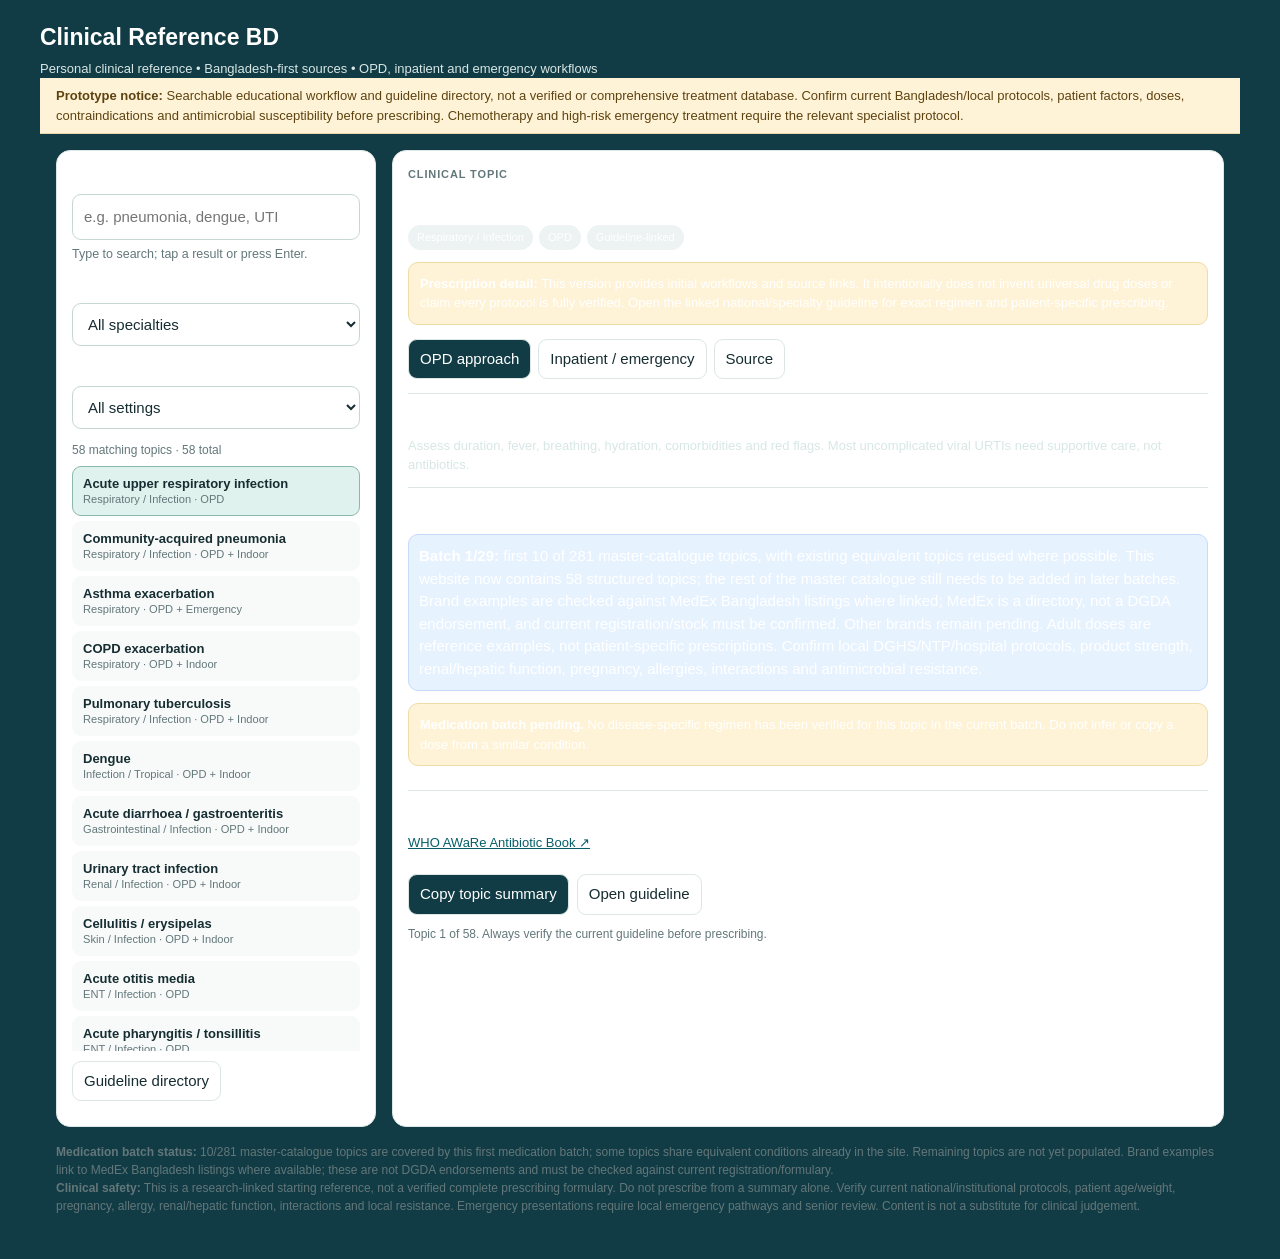
==== commit 1f9ef086: "Rename Index.html to index.html" ====
--- a/index.html
+++ b/index.html
@@ -1,14 +1,14 @@
-<!doctype html><html lang="en"><head><meta charset="utf-8"><meta name="viewport" content="width=device-width,initial-scale=1"><meta name="theme-color" content="#123b63"><title>Clinical Reference BD — Hospital Interface</title>
+<!doctype html><html lang="en"><head><meta charset="utf-8"><meta name="viewport" content="width=device-width,initial-scale=1"><meta name="theme-color" content="#123c45"><title>MEDx Clinical Reference BD — medication batch 1</title>
 <style>
-:root{--ink:#172b4d;--muted:#5d6b82;--bg:#eef3f8;--panel:#fff;--line:#d8e2ee;--teal:#123b63;--pale:#e7f1fb;--amber:#fff6df;--red:#9f2d38}
-*{box-sizing:border-box}body{margin:0;background:var(--bg);color:var(--ink);font:15px/1.5 -apple-system,BlinkMacSystemFont,"Segoe UI",sans-serif}header{background:linear-gradient(120deg,#123b63,#176b87);color:white;padding:20px max(16px,calc((100vw - 1200px)/2));border-bottom:4px solid #55a6b8}header h1{margin:0;font-size:23px}header p{margin:4px 0 0;color:#d7e7e5;font-size:13px}.wrap{max-width:1200px;margin:auto;padding:16px;display:grid;grid-template-columns:320px 1fr;gap:16px}.panel,.content{background:var(--panel);border:1px solid var(--line);border-radius:14px;padding:15px}.controls label{font-weight:700;font-size:13px}input,select{display:block;width:100%;padding:11px;border:1px solid #c7d7d5;border-radius:9px;margin:5px 0 12px;font:inherit;background:white;color:var(--ink)}.list{display:flex;flex-direction:column;gap:5px;max-height:65vh;overflow:auto}.item{cursor:pointer;text-align:left;background:#f7faf9;border:1px solid transparent;border-radius:9px;padding:9px 10px;color:var(--ink)}.item.active,.item:hover{background:var(--pale);border-color:#8bb7ad}.item strong{display:block;font-size:13px}.item small{color:var(--muted)}.count{font-size:12px;color:var(--muted);margin-bottom:7px}.kicker{font-size:11px;letter-spacing:.08em;text-transform:uppercase;color:var(--muted);font-weight:800}.content h2{margin:4px 0;font-size:23px;line-height:1.25}.meta{display:flex;flex-wrap:wrap;gap:6px;margin:10px 0}.tag{font-size:11px;background:#edf3f2;border-radius:20px;padding:4px 9px}.notice{background:var(--amber);border:1px solid #efdba6;border-radius:10px;padding:11px;font-size:13px;margin:12px 0}.tabs{display:flex;gap:7px;flex-wrap:wrap;margin:14px 0}.treatment-grid{display:grid;grid-template-columns:1fr 1fr;gap:12px;margin:14px 0}.treatment-card{border:1px solid var(--line);border-radius:12px;overflow:hidden;background:#fff}.treatment-card h3{margin:0;padding:11px 13px;font-size:15px}.treatment-card .card-body{padding:13px}.treatment-card p{margin:0}.treatment-card.outdoor h3{background:#e5f2fb;color:#164f7b;border-bottom:1px solid #c5dfef}.treatment-card.indoor h3{background:#e2f3f0;color:#145e59;border-bottom:1px solid #c2e2dc}.bottom-grid{display:grid;grid-template-columns:1fr 1fr;gap:12px;margin-top:14px}.bottom-card{background:#f7f9fc;border:1px solid var(--line);border-radius:12px;padding:13px}.bottom-card h3{margin:0 0 7px;font-size:14px;color:#123b63}.bottom-card p{margin:0;font-size:13px}.eyebrow{font-size:10px;letter-spacing:.08em;text-transform:uppercase;font-weight:800;color:var(--muted);margin-bottom:5px}.tab,button.action{border:1px solid var(--line);background:white;border-radius:9px;padding:8px 11px;cursor:pointer;color:var(--ink);font:inherit}.tab.active,button.action.primary{background:var(--teal);color:white}.section{padding:12px 0;border-top:1px solid var(--line)}.section h3{font-size:15px;margin:0 0 7px}.section p{margin:0}.source a,.sources a{color:#075e68;overflow-wrap:anywhere}.sources{display:grid;grid-template-columns:1fr 1fr;gap:9px}.sourcecard{border:1px solid var(--line);border-radius:10px;padding:11px}.sourcecard a{font-weight:700}.sourcecard small{display:block;color:var(--muted);margin-top:4px}.hidden{display:none}.footer{max-width:1200px;margin:auto;padding:0 16px 24px;color:var(--muted);font-size:12px}.toolbar{display:flex;gap:8px;flex-wrap:wrap;margin:10px 0}.empty{padding:35px;text-align:center;color:var(--muted)}@media(max-width:760px){.treatment-grid,.bottom-grid{grid-template-columns:1fr}.wrap{grid-template-columns:1fr;padding:9px}.panel,.content{padding:12px}.list{max-height:230px}.sources{grid-template-columns:1fr}header{padding:17px}.content h2{font-size:21px}}
-</style></head><body>
-<header><h1>Clinical Reference BD</h1><p>Personal clinical reference • Bangladesh-first sources • OPD, inpatient and emergency workflows</p></header>
+:root{--ink:#162d32;--muted:#63777a;--bg:#f1f6f5;--panel:#fff;--line:#dce7e5;--teal:#123c45;--pale:#e0f2ed;--amber:#fff3d7;--red:#8b2525}
+*{box-sizing:border-box}body{margin:0;background:var(--bg);color:var(--ink);font:15px/1.5 -apple-system,BlinkMacSystemFont,"Segoe UI",sans-serif}header{background:var(--teal);color:white;padding:20px max(16px,calc((100vw - 1200px)/2))}header h1{margin:0;font-size:23px}header p{margin:4px 0 0;color:#d7e7e5;font-size:13px}.wrap{max-width:1200px;margin:auto;padding:16px;display:grid;grid-template-columns:320px 1fr;gap:16px}.panel,.content{background:var(--panel);border:1px solid var(--line);border-radius:14px;padding:15px}.controls label{font-weight:700;font-size:13px}input,select{display:block;width:100%;padding:11px;border:1px solid #c7d7d5;border-radius:9px;margin:5px 0 12px;font:inherit;background:white;color:var(--ink)}.list{display:flex;flex-direction:column;gap:5px;max-height:65vh;overflow:auto}.item{cursor:pointer;text-align:left;background:#f7faf9;border:1px solid transparent;border-radius:9px;padding:9px 10px;color:var(--ink)}.item.active,.item:hover{background:var(--pale);border-color:#8bb7ad}.item strong{display:block;font-size:13px}.item small{color:var(--muted)}.count{font-size:12px;color:var(--muted);margin-bottom:7px}.kicker{font-size:11px;letter-spacing:.08em;text-transform:uppercase;color:var(--muted);font-weight:800}.content h2{margin:4px 0;font-size:23px;line-height:1.25}.meta{display:flex;flex-wrap:wrap;gap:6px;margin:10px 0}.tag{font-size:11px;background:#edf3f2;border-radius:20px;padding:4px 9px}.notice{background:var(--amber);border:1px solid #efdba6;border-radius:10px;padding:11px;font-size:13px;margin:12px 0}.tabs{display:flex;gap:7px;flex-wrap:wrap;margin:14px 0}.tab,button.action{border:1px solid var(--line);background:white;border-radius:9px;padding:8px 11px;cursor:pointer;color:var(--ink);font:inherit}.tab.active,button.action.primary{background:var(--teal);color:white}.section{padding:12px 0;border-top:1px solid var(--line)}.section h3{font-size:15px;margin:0 0 7px}.section p{margin:0}.source a,.sources a{color:#075e68;overflow-wrap:anywhere}.sources{display:grid;grid-template-columns:1fr 1fr;gap:9px}.sourcecard{border:1px solid var(--line);border-radius:10px;padding:11px}.sourcecard a{font-weight:700}.sourcecard small{display:block;color:var(--muted);margin-top:4px}.hidden{display:none}.footer{max-width:1200px;margin:auto;padding:0 16px 24px;color:var(--muted);font-size:12px}.toolbar{display:flex;gap:8px;flex-wrap:wrap;margin:10px 0}.empty{padding:35px;text-align:center;color:var(--muted)}@media(max-width:760px){.wrap{grid-template-columns:1fr;padding:9px}.panel,.content{padding:12px}.list{max-height:230px}.sources{grid-template-columns:1fr}header{padding:17px}.content h2{font-size:21px}}
+.medcard{border:1px solid var(--line);border-radius:11px;padding:12px;margin:10px 0;background:#fbfdfc}.medtitle{font-weight:800;font-size:15px;margin-bottom:9px;color:var(--teal)}.medgrid{display:grid;grid-template-columns:repeat(2,minmax(0,1fr));gap:9px}.medgrid>div{background:#f1f6f5;border-radius:8px;padding:8px;font-size:13px;overflow-wrap:anywhere}.medgrid b{font-size:11px;color:var(--muted);text-transform:uppercase;letter-spacing:.03em}.medcaution{font-size:13px;margin:10px 0}.batchnote{background:#e7f2ff;border:1px solid #c5dbf7;border-radius:10px;padding:10px;margin:12px 0}@media(max-width:520px){.medgrid{grid-template-columns:1fr}}</style></head><body>
+<header><h1>Clinical Reference BD</h1><p>Personal clinical reference • Bangladesh-first sources • OPD, inpatient and emergency workflows</p><div class="version-note" role="note" style="max-width:1200px;margin:0 auto;padding:8px 16px;background:#fff3d7;color:#5d4310;font-size:13px;border-bottom:1px solid #e8d7a8"><strong>Prototype notice:</strong> Searchable educational workflow and guideline directory, not a verified or comprehensive treatment database. Confirm current Bangladesh/local protocols, patient factors, doses, contraindications and antimicrobial susceptibility before prescribing. Chemotherapy and high-risk emergency treatment require the relevant specialist protocol.</div>
 <div class="wrap"><aside class="panel controls"><label for="search">Search clinical topics</label><input id="search" type="search" autocomplete="off" enterkeyhint="search" placeholder="e.g. pneumonia, dengue, UTI"><small style="display:block;color:var(--muted);margin:-7px 0 12px">Type to search; tap a result or press Enter.</small><label for="spec">Specialty</label><select id="spec"><option value="">All specialties</option></select><label for="setting">Setting</label><select id="setting"><option value="">All settings</option><option>OPD</option><option>OPD + Indoor</option><option>OPD + Emergency</option><option>Emergency</option><option>Emergency + Indoor</option><option>OPD + Indoor</option></select><div class="count" id="count"></div><div class="list" id="list"></div><div class="toolbar"><button class="action" id="allSources">Guideline directory</button></div></aside>
 <section class="content" id="content" aria-live="polite"></section></div>
-<div class="footer"><b>Clinical safety:</b> This is a research-linked starting reference, not a verified complete prescribing formulary. Do not prescribe from a summary alone. Verify current national/institutional protocols, patient age/weight, pregnancy, allergy, renal/hepatic function, interactions and local resistance. Emergency presentations require local emergency pathways and senior review. Content is not a substitute for clinical judgement.</div>
+<div class="footer"><b>Medication batch status:</b> 10/281 master-catalogue topics are covered by this first medication batch; some topics share equivalent conditions already in the site. Remaining topics are not yet populated. Brand examples link to MedEx Bangladesh listings where available; these are not DGDA endorsements and must be checked against current registration/formulary. <br><b>Clinical safety:</b> This is a research-linked starting reference, not a verified complete prescribing formulary. Do not prescribe from a summary alone. Verify current national/institutional protocols, patient age/weight, pregnancy, allergy, renal/hepatic function, interactions and local resistance. Emergency presentations require local emergency pathways and senior review. Content is not a substitute for clinical judgement.</div>
 <script>
-const DB={"conditions": [{"id": "c1", "name": "Acute upper respiratory infection", "specialty": "Respiratory / Infection", "setting": "OPD", "opd": "Assess duration, fever, breathing, hydration, comorbidities and red flags. Most uncomplicated viral URTIs need supportive care, not antibiotics.", "indoor": "Admit/escalate for respiratory distress, hypoxaemia, sepsis, inability to maintain hydration, or high-risk deterioration.", "source_name": "WHO AWaRe Antibiotic Book", "source_url": "https://www.who.int/publications/i/item/9789240062382"}, {"id": "c2", "name": "Community-acquired pneumonia", "specialty": "Respiratory / Infection", "setting": "OPD + Indoor", "opd": "Assess vitals, SpO₂, severity, comorbidities and oral intake. Use local CAP guidance for tests, antibiotic selection and duration; give explicit return precautions.", "indoor": "Assess oxygenation/sepsis, investigate as appropriate, start empiric treatment per local protocol and review cultures/response for de-escalation.", "source_name": "WHO AWaRe Antibiotic Book", "source_url": "https://www.who.int/publications/i/item/9789240062382"}, {"id": "c3", "name": "Asthma exacerbation", "specialty": "Respiratory", "setting": "OPD + Emergency", "opd": "Assess speech, work of breathing, RR, pulse, SpO₂ and peak flow if available. Treat per current asthma guideline, reassess response, review inhaler technique and controller plan.", "indoor": "Escalate immediately for exhaustion, altered consciousness, silent chest, cyanosis or deteriorating oxygenation; monitor and follow the local acute asthma pathway.", "source_name": "GINA Strategy Reports", "source_url": "https://ginasthma.org/reports/"}, {"id": "c4", "name": "COPD exacerbation", "specialty": "Respiratory", "setting": "OPD + Indoor", "opd": "Assess respiratory distress, SpO₂, baseline status and mimics. Use guideline-based bronchodilator/steroid/antibiotic decisions; antibiotics are not automatic for every exacerbation.", "indoor": "Check blood gas if respiratory failure suspected; use controlled oxygen when indicated, monitor for hypercapnia/acidosis and assess need for ventilatory support.", "source_name": "GOLD Reports", "source_url": "https://goldcopd.org/"}, {"id": "c5", "name": "Pulmonary tuberculosis", "specialty": "Respiratory / Infection", "setting": "OPD + Indoor", "opd": "Follow national TB diagnostic algorithm; assess cough, haemoptysis, weight loss, fever, contact history and infection-control needs. Do not start an ad hoc regimen.", "indoor": "Assess severity, complications and infectiousness; use national TB programme pathways, microbiology/drug-susceptibility results and treatment support.", "source_name": "Bangladesh National TB Programme / WHO", "source_url": "https://www.who.int/teams/global-tuberculosis-programme"}, {"id": "c6", "name": "Dengue", "specialty": "Infection / Tropical", "setting": "OPD + Indoor", "opd": "Assess illness day, warning signs, hydration, perfusion, urine output and comorbidities. Give return precautions and arrange illness-day-appropriate follow-up; avoid medicines that increase bleeding risk.", "indoor": "Admit/escalate for shock, significant bleeding, respiratory distress/fluid accumulation or severe organ involvement. Titrate fluids to physiology with repeated reassessment.", "source_name": "WHO dengue guidance", "source_url": "https://www.who.int/news-room/fact-sheets/detail/dengue-and-severe-dengue"}, {"id": "c7", "name": "Acute diarrhoea / gastroenteritis", "specialty": "Gastrointestinal / Infection", "setting": "OPD + Indoor", "opd": "Assess dehydration, blood in stool, fever, pain, duration and risk factors. Prioritize oral rehydration and nutrition; avoid routine antibiotics when not indicated.", "indoor": "Protocolized rehydration; monitor perfusion, urine output and electrolytes when indicated; investigate severe, bloody, persistent or high-risk presentations.", "source_name": "WHO diarrhoeal disease", "source_url": "https://www.who.int/news-room/fact-sheets/detail/diarrhoeal-disease"}, {"id": "c8", "name": "Urinary tract infection", "specialty": "Renal / Infection", "setting": "OPD + Indoor", "opd": "Distinguish lower UTI from pyelonephritis, pregnancy, obstruction and complicated infection. Culture when indicated and choose treatment using local susceptibility guidance.", "indoor": "Assess sepsis, obstruction, AKI and inability to take oral therapy; culture when feasible, start empiric treatment based on severity/local antibiogram and narrow to results.", "source_name": "WHO AWaRe Antibiotic Book", "source_url": "https://www.who.int/publications/i/item/9789240062382"}, {"id": "c9", "name": "Cellulitis / erysipelas", "specialty": "Skin / Infection", "setting": "OPD + Indoor", "opd": "Assess spread, systemic symptoms, abscess, diabetes and immune status. Choose antibiotic per local guidance and review if worsening or not improving.", "indoor": "Rapid progression, pain out of proportion, bullae, necrosis or systemic toxicity require urgent senior/surgical assessment; treat severe infection via local protocol.", "source_name": "Bangladesh STG on antibiotic use", "source_url": "https://amr.cdc.gov.bd/wp-content/uploads/2018/10/STG-guideline-for-antimicrobial-use-version-1.0-date-1-december21.pdf"}, {"id": "c10", "name": "Acute otitis media", "specialty": "ENT / Infection", "setting": "OPD", "opd": "Assess otoscopy, severity, duration, age, complications and allergy. Analgesia and observation may be appropriate in selected patients; use current local antibiotic guidance.", "indoor": "Escalate for mastoiditis, facial palsy, meningism, severe systemic illness or complications; select inpatient therapy with ENT/microbiology input.", "source_name": "WHO AWaRe Antibiotic Book", "source_url": "https://www.who.int/publications/i/item/9789240062382"}, {"id": "c11", "name": "Acute pharyngitis / tonsillitis", "specialty": "ENT / Infection", "setting": "OPD", "opd": "Assess airway, hydration, abscess signs and likelihood of streptococcal disease; avoid antibiotics for clearly viral illness and follow local testing/treatment guidance.", "indoor": "Admit/escalate for airway compromise, peritonsillar/deep-neck infection, inability to swallow fluids, sepsis or serious complications.", "source_name": "WHO AWaRe Antibiotic Book", "source_url": "https://www.who.int/publications/i/item/9789240062382"}, {"id": "c12", "name": "Acute sinusitis", "specialty": "ENT / Infection", "setting": "OPD", "opd": "Assess duration, severe symptoms, unilateral findings and orbital/neurological red flags. Many cases are viral; use local criteria for antibiotic consideration.", "indoor": "Urgent hospital/ENT review for orbital swelling, visual change, severe frontal headache, meningism, focal neurological signs or sepsis.", "source_name": "WHO AWaRe Antibiotic Book", "source_url": "https://www.who.int/publications/i/item/9789240062382"}, {"id": "c13", "name": "Acute meningitis", "specialty": "Neurology / Infection / Emergency", "setting": "Emergency", "opd": "Suspected meningitis is not routine OPD care: arrange emergency transfer/admission immediately. Do not wait for the full classic symptom pattern.", "indoor": "Stabilize ABCs; obtain cultures and perform LP only when safe and without delaying time-critical treatment. Start empiric therapy promptly per current age-specific local protocol.", "source_name": "WHO meningitis guideline (2025)", "source_url": "https://www.who.int/publications/i/item/9789240108042"}, {"id": "c14", "name": "Sepsis", "specialty": "Emergency / Multisystem", "setting": "Emergency + Indoor", "opd": "If suspected with instability, altered mental status, poor perfusion or respiratory distress, arrange emergency assessment. Screening scores do not replace clinical judgment.", "indoor": "Immediate ABC assessment, monitoring, IV access, urgent senior review, appropriate cultures/lactate without delaying time-critical antimicrobials, source control and repeated reassessment.", "source_name": "Surviving Sepsis Campaign", "source_url": "https://www.sccm.org/SurvivingSepsisCampaign/Guidelines/Adult-Patients"}, {"id": "c15", "name": "Acute coronary syndrome", "specialty": "Cardiovascular / Emergency", "setting": "Emergency + Indoor", "opd": "Suspected ACS is not routine OPD treatment. Arrange emergency assessment; obtain ECG promptly if available without delaying transfer.", "indoor": "Activate local ACS pathway; serial ECG/troponin, risk assessment, antithrombotic and reperfusion decisions per current protocol and contraindications.", "source_name": "NICE Acute Coronary Syndromes", "source_url": "https://www.nice.org.uk/guidance/ng185"}, {"id": "c16", "name": "Heart failure exacerbation", "specialty": "Cardiovascular", "setting": "OPD + Indoor", "opd": "Assess dyspnoea, orthopnoea, oedema, weight change, vitals, SpO₂, medication adherence and precipitating factors. Unstable patients need emergency assessment.", "indoor": "Monitor oxygenation, renal function, electrolytes and fluid status; treat precipitant and congestion per current guideline; escalate for shock, severe hypoxaemia or arrhythmia.", "source_name": "ESC Clinical Practice Guidelines", "source_url": "https://www.escardio.org/Guidelines/Clinical-Practice-Guidelines"}, {"id": "c17", "name": "Hypertension", "specialty": "Cardiovascular", "setting": "OPD + Emergency", "opd": "Confirm BP with correct technique/repeat measurement; assess risk, adherence, medicines and target-organ disease. Use national guideline for individualized long-term therapy.", "indoor": "Severe BP with acute target-organ injury is an emergency. Avoid precipitous reduction unless the specific emergency protocol indicates it.", "source_name": "WHO hypertension guideline", "source_url": "https://www.who.int/publications/i/item/9789240033986"}, {"id": "c18", "name": "Type 2 diabetes", "specialty": "Endocrine / Metabolic", "setting": "OPD + Indoor", "opd": "Confirm diagnosis; assess HbA1c/glucose, BP, lipids, renal function and complications. Individualize lifestyle and medication plan for comorbidity, affordability and hypoglycaemia risk.", "indoor": "Assess DKA/HHS, infection, dehydration, altered mental status and hypoglycaemia. Use a monitored inpatient protocol and make a safe medication/discharge plan.", "source_name": "DGHS Bangladesh publications", "source_url": "https://dghs.gov.bd/pages/publications"}, {"id": "c19", "name": "Hypoglycaemia", "specialty": "Endocrine / Emergency", "setting": "Emergency + Indoor", "opd": "Check glucose immediately in symptomatic or altered patients; identify insulin/sulfonylurea use, missed meals and precipitating illness. Treat promptly per protocol and recheck.", "indoor": "If consciousness impaired, treat via emergency protocol and protect airway; monitor recurrence, review medication/renal function and investigate prolonged or recurrent episodes.", "source_name": "WHO / local emergency protocol", "source_url": "https://www.who.int/health-topics/diabetes"}, {"id": "c20", "name": "Diabetic ketoacidosis / hyperosmolar state", "specialty": "Endocrine / Emergency", "setting": "Emergency + Indoor", "opd": "Suspected DKA/HHS requires urgent hospital assessment, not routine OPD treatment. Check glucose, ketones, electrolytes, renal function and acid-base status.", "indoor": "Use a monitored institutional protocol for fluids, insulin, potassium and precipitant treatment; serially reassess glucose, electrolytes, osmolality/ketones and mental status.", "source_name": "NICE guidance library", "source_url": "https://www.nice.org.uk/guidance/published?ngt=NICE+guidelines"}, {"id": "c21", "name": "Acute kidney injury", "specialty": "Renal", "setting": "OPD + Indoor", "opd": "Assess baseline/current creatinine, urine output, volume status, BP, infection/obstruction and nephrotoxic medicines. Urgent evaluation for oliguria, severe AKI or suspected complications.", "indoor": "Check potassium/acid-base status, fluid status and obstruction; adjust medicines and seek urgent renal support for refractory complications or fluid overload.", "source_name": "NICE AKI guideline", "source_url": "https://www.nice.org.uk/guidance/ng148"}, {"id": "c22", "name": "Chronic kidney disease", "specialty": "Renal", "setting": "OPD + Indoor", "opd": "Confirm chronicity; stage with eGFR and albuminuria; assess BP, diabetes, medicines, anaemia and cardiovascular risk. Review renal dosing and follow-up interval.", "indoor": "Admit for acute complications such as pulmonary oedema, dangerous electrolyte disturbance, severe acidosis or uraemic complications; coordinate nephrology care.", "source_name": "KDIGO Guidelines", "source_url": "https://kdigo.org/guidelines/"}, {"id": "c23", "name": "Anaemia", "specialty": "Haematology", "setting": "OPD + Indoor", "opd": "Assess symptoms, bleeding, pregnancy, diet and chronic disease. Use CBC indices and targeted investigations; do not prescribe iron for every low Hb without considering cause.", "indoor": "Stabilize significant bleeding/instability. Transfusion decisions depend on symptoms, haemodynamics, comorbidity and current guidance—not Hb alone.", "source_name": "WHO anaemia information", "source_url": "https://www.who.int/health-topics/anaemia"}, {"id": "c24", "name": "Upper GI bleeding", "specialty": "Gastrointestinal / Emergency", "setting": "Emergency + Indoor", "opd": "Haematemesis, melaena, syncope or shock needs emergency referral, not routine OPD care. Assess haemodynamics, medicines and bleeding risk.", "indoor": "Resuscitate and risk-stratify; arrange urgent endoscopy and cause-specific treatment per institutional GI-bleed pathway; review antithrombotic medicines.", "source_name": "NICE guidance library", "source_url": "https://www.nice.org.uk/guidance/published?ngt=NICE+guidelines"}, {"id": "c25", "name": "Dyspepsia / peptic ulcer disease", "specialty": "Gastrointestinal", "setting": "OPD + Indoor", "opd": "Screen for bleeding, dysphagia, persistent vomiting, weight loss, anaemia and NSAID use. Consider H. pylori testing or acid suppression per local guidance.", "indoor": "Bleeding, suspected perforation or obstruction requires emergency hospital management, stabilization and specialist pathway.", "source_name": "ACG Clinical Guidelines", "source_url": "https://gi.org/clinical-guidelines/"}, {"id": "c26", "name": "Acute appendicitis", "specialty": "General Surgery / Emergency", "setting": "Emergency + Indoor", "opd": "Suspected appendicitis requires timely surgical assessment; assess pain progression, peritonism, fever and pregnancy differential. Avoid delaying referral for nonessential tests.", "indoor": "NPO as appropriate, analgesia/fluids, labs/imaging according to pathway, surgical review and antibiotics when indicated by local perioperative protocol.", "source_name": "WSES Guidelines", "source_url": "https://www.wses.org.uk/guidelines/"}, {"id": "c27", "name": "Acute cholecystitis", "specialty": "General Surgery / Gastrointestinal", "setting": "Emergency + Indoor", "opd": "Assess RUQ pain, fever, jaundice, sepsis and pancreatitis/cholangitis differentials. Arrange timely hospital assessment and imaging.", "indoor": "Supportive care, antibiotics when indicated and early surgical review per current local pathway; urgent escalation for cholangitis, sepsis or organ dysfunction.", "source_name": "WSES Guidelines", "source_url": "https://www.wses.org.uk/guidelines/"}, {"id": "c28", "name": "Acute pancreatitis", "specialty": "Gastrointestinal / Emergency", "setting": "Emergency + Indoor", "opd": "Suspected acute pancreatitis requires hospital assessment; assess pain, vomiting, dehydration and cause (gallstones, alcohol, medicines, triglycerides).", "indoor": "Monitor severity and organ failure; provide protocolized fluids/analgesia/nutrition, investigate cause and avoid routine prophylactic antibiotics without indication.", "source_name": "ACG Clinical Guidelines", "source_url": "https://gi.org/clinical-guidelines/"}, {"id": "c29", "name": "Stroke (suspected)", "specialty": "Neurology / Emergency", "setting": "Emergency + Indoor", "opd": "Sudden focal neurological deficit is time-critical: note last-known-well and activate emergency stroke transfer. Check glucose; do not delay referral.", "indoor": "Urgent brain imaging and stroke-team assessment; reperfusion eligibility and BP/antithrombotic decisions must follow current stroke protocol.", "source_name": "AHA/ASA Guidelines", "source_url": "https://www.ahajournals.org/journal/str"}, {"id": "c30", "name": "Seizure / status epilepticus", "specialty": "Neurology / Emergency", "setting": "Emergency + Indoor", "opd": "Protect from injury, time the seizure, check glucose and airway/breathing. First seizure, prolonged seizure, repeated seizures without recovery or pregnancy needs emergency care.", "indoor": "Status epilepticus is an emergency: follow institutional seizure algorithm, secure airway/monitoring, treat reversible causes and investigate precipitant.", "source_name": "NICE epilepsy guidance", "source_url": "https://www.nice.org.uk/guidance/ng217"}, {"id": "c31", "name": "Anaphylaxis", "specialty": "Emergency / Allergy", "setting": "Emergency", "opd": "Recognize sudden airway/breathing/circulatory compromise after likely trigger; do not wait for skin signs. Activate emergency response.", "indoor": "Immediate intramuscular adrenaline/epinephrine and ABC support according to local protocol; monitor, prepare for escalation and arrange observation/follow-up.", "source_name": "Resuscitation Council UK guidance", "source_url": "https://www.resus.org.uk/library/additional-guidance/guidance-anaphylaxis"}, {"id": "c32", "name": "Acute asthma in children", "specialty": "Paediatrics / Respiratory", "setting": "OPD + Emergency", "opd": "Assess age-appropriate work of breathing, speech/feeding, SpO₂, hydration and prior severe attacks. Follow current paediatric asthma pathway.", "indoor": "Urgent escalation for exhaustion, cyanosis, altered consciousness, silent chest or poor response; use age/weight-specific protocol and reassess frequently.", "source_name": "GINA Strategy Reports", "source_url": "https://ginasthma.org/reports/"}, {"id": "c33", "name": "Childhood pneumonia", "specialty": "Paediatrics / Infection", "setting": "OPD + Indoor", "opd": "Assess age, respiratory rate/work, SpO₂, feeding, hydration, danger signs and malnutrition. Use current Bangladesh/WHO age-specific algorithm.", "indoor": "Admit for danger signs, hypoxaemia, severe respiratory distress, inability to feed or complications; choose treatment by age, severity and current guideline.", "source_name": "WHO child pneumonia/diarrhoea guidance", "source_url": "https://www.who.int/health-topics/pneumonia"}, {"id": "c34", "name": "Otitis externa", "specialty": "ENT", "setting": "OPD", "opd": "Assess ear canal, pain, discharge, diabetes/immunosuppression and tympanic membrane when visible. Avoid unneeded systemic antibiotics; choose local treatment per guideline.", "indoor": "Urgent specialist review for systemic illness, spread, cranial neuropathy, severe pain in high-risk patient or suspected invasive disease.", "source_name": "NICE guidance library", "source_url": "https://www.nice.org.uk/guidance/published?ngt=NICE+guidelines"}, {"id": "c35", "name": "Scabies", "specialty": "Dermatology / Infection", "setting": "OPD", "opd": "Look for typical itch/distribution and household clustering; consider mimics. Treat patient and close contacts simultaneously using locally available guideline-recommended therapy; provide laundering/contact advice.", "indoor": "Consider admission/specialist input for crusted scabies, severe secondary infection, immunocompromise or outbreak-control needs.", "source_name": "WHO scabies information", "source_url": "https://www.who.int/news-room/fact-sheets/detail/scabies"}, {"id": "c36", "name": "Eczema / atopic dermatitis", "specialty": "Dermatology", "setting": "OPD", "opd": "Assess severity, infection, triggers, sleep impact and prior treatment. Use emollients and site/severity-appropriate anti-inflammatory therapy per current guideline.", "indoor": "Escalate for widespread severe disease, eczema herpeticum, systemic infection or failure of appropriate treatment; refer when diagnosis is uncertain or severe/refractory.", "source_name": "NICE guidance library", "source_url": "https://www.nice.org.uk/guidance/published?ngt=NICE+guidelines"}, {"id": "c37", "name": "Osteoarthritis", "specialty": "Musculoskeletal / Orthopaedics", "setting": "OPD", "opd": "Assess pain/function, red flags, trauma, inflammatory features and alternative diagnoses. Prioritize education, exercise/physiotherapy and weight management where relevant.", "indoor": "Urgent evaluation for hot swollen joint with fever, acute inability to bear weight after injury, neurovascular compromise or suspected fracture/infection.", "source_name": "NICE osteoarthritis guidance", "source_url": "https://www.nice.org.uk/guidance/ng226"}, {"id": "c38", "name": "Low back pain", "specialty": "Musculoskeletal / Orthopaedics", "setting": "OPD + Emergency", "opd": "Screen for cauda equina, progressive neurological deficit, cancer/infection/fracture risks and systemic illness. Encourage appropriate activity when no red flags.", "indoor": "Emergency MRI/specialist assessment for suspected cauda equina or serious pathology; treat cause-specific disease and avoid routine imaging in uncomplicated cases.", "source_name": "NICE low back pain/sciatica", "source_url": "https://www.nice.org.uk/guidance/ng59"}, {"id": "c39", "name": "Fracture / acute limb injury", "specialty": "Emergency / Orthopaedics", "setting": "Emergency + Indoor", "opd": "Assess mechanism, open wound, deformity, skin, distal pulses, capillary refill, sensation and motor function; document neurovascular status before/after splinting.", "indoor": "Open fracture, compartment syndrome, vascular compromise, dislocation or threatened skin needs urgent orthopaedic care; analgesia, immobilization, imaging and antibiotics/tetanus per trauma protocol.", "source_name": "NICE trauma guidance", "source_url": "https://www.nice.org.uk/guidance/published?ngt=NICE+guidelines"}, {"id": "c40", "name": "Deep vein thrombosis / pulmonary embolism", "specialty": "Vascular / Emergency", "setting": "OPD + Emergency", "opd": "Assess clinical probability and red flags; use validated pathway for D-dimer/imaging rather than symptoms alone. Suspected PE with instability is an emergency.", "indoor": "Urgent imaging/anticoagulation decisions per protocol, considering bleeding risk, renal function, pregnancy and haemodynamic status.", "source_name": "NICE venous thromboembolic diseases", "source_url": "https://www.nice.org.uk/guidance/ng158"}, {"id": "c41", "name": "Pregnancy with vaginal bleeding", "specialty": "Obstetrics / Emergency", "setting": "Emergency + Indoor", "opd": "Assess gestational age, pain, bleeding amount, syncope and haemodynamic stability; urgent referral if pregnancy-related bleeding is significant or ectopic pregnancy possible.", "indoor": "Stabilize ABCs, determine pregnancy location/viability and manage ectopic/miscarriage/late-pregnancy bleeding using obstetric emergency protocol.", "source_name": "NICE ectopic pregnancy and miscarriage", "source_url": "https://www.nice.org.uk/guidance/ng126"}, {"id": "c42", "name": "Pre-eclampsia / eclampsia", "specialty": "Obstetrics / Emergency", "setting": "Emergency + Indoor", "opd": "Pregnancy/postpartum hypertension with headache, visual symptoms, epigastric pain or seizure is an emergency; arrange immediate obstetric assessment.", "indoor": "Maternal stabilization, seizure/BP management, labs and fetal assessment according to obstetric protocol; definitive timing of delivery is specialist-led.", "source_name": "WHO maternal health guidance", "source_url": "https://www.who.int/health-topics/maternal-health"}, {"id": "c43", "name": "Postpartum haemorrhage", "specialty": "Obstetrics / Emergency", "setting": "Emergency + Indoor", "opd": "Heavy bleeding after birth is an emergency. Call for help, assess ABCs, uterine tone, placenta, trauma and shock.", "indoor": "Activate PPH protocol immediately: resuscitation, uterine massage/uterotonics and cause-specific interventions; monitor blood loss/coagulation and escalate to surgery/transfusion when indicated.", "source_name": "WHO postpartum haemorrhage guidance", "source_url": "https://www.who.int/health-topics/maternal-health"}, {"id": "c44", "name": "Acute urinary retention", "specialty": "Urology / Emergency", "setting": "Emergency + Indoor", "opd": "Assess painful inability to void, bladder distension, medications, neurological symptoms, infection and renal impairment.", "indoor": "Urgent decompression and monitoring per local protocol; assess urethral injury/stricture risk, renal function and cause; urgent urology review if catheterization fails or red flags exist.", "source_name": "NICE guidance library", "source_url": "https://www.nice.org.uk/guidance/published?ngt=NICE+guidelines"}, {"id": "c45", "name": "Acute bacterial prostatitis", "specialty": "Urology / Infection", "setting": "OPD + Indoor", "opd": "Assess fever, pelvic/perineal pain, urinary symptoms, retention and sepsis. Avoid prostatic massage in suspected acute bacterial prostatitis.", "indoor": "Admit for sepsis, retention, inability to take oral therapy or severe illness; culture and treat according to local resistance guidance, with urology input if complications.", "source_name": "WHO AWaRe Antibiotic Book", "source_url": "https://www.who.int/publications/i/item/9789240062382"}, {"id": "c46", "name": "Conjunctivitis", "specialty": "Ophthalmology", "setting": "OPD", "opd": "Assess vision, pain, photophobia, corneal involvement, contact lens use and neonatal status. Red eye with pain or reduced vision is not routine conjunctivitis.", "indoor": "Urgent ophthalmology review for visual loss, severe pain, corneal opacity, chemical injury, trauma or neonatal conjunctivitis.", "source_name": "NICE guidance library", "source_url": "https://www.nice.org.uk/guidance/published?ngt=NICE+guidelines"}, {"id": "c47", "name": "Acute angle-closure glaucoma", "specialty": "Ophthalmology / Emergency", "setting": "Emergency", "opd": "Severe painful red eye, blurred vision/haloes, headache, nausea or a fixed mid-dilated pupil requires immediate emergency ophthalmology referral.", "indoor": "Urgent pressure-lowering treatment and definitive ophthalmic intervention per specialist protocol; do not delay transfer.", "source_name": "NICE guidance library", "source_url": "https://www.nice.org.uk/guidance/published?ngt=NICE+guidelines"}, {"id": "c48", "name": "Iron deficiency anaemia", "specialty": "Haematology", "setting": "OPD + Indoor", "opd": "Confirm iron deficiency and investigate the cause (menstrual/GI blood loss, diet, pregnancy, malabsorption) rather than treating Hb alone.", "indoor": "Urgent stabilization for significant bleeding/instability; transfusion is not routine for stable iron deficiency. Arrange cause-specific treatment and follow-up response.", "source_name": "WHO anaemia information", "source_url": "https://www.who.int/health-topics/anaemia"}, {"id": "c49", "name": "Fever of unknown source / acute fever", "specialty": "Infection / General", "setting": "OPD + Indoor", "opd": "Assess duration, travel/exposure, local epidemiology, vital signs, danger signs, pregnancy and immunocompromise; avoid indiscriminate antibiotics.", "indoor": "Admit/escalate for instability, altered consciousness, respiratory distress, severe dehydration, bleeding or organ dysfunction; test based on history and local epidemiology.", "source_name": "Bangladesh STG on antibiotic use", "source_url": "https://amr.cdc.gov.bd/wp-content/uploads/2018/10/STG-guideline-for-antimicrobial-use-version-1.0-date-1-december21.pdf"}], "sources": [{"name": "Bangladesh DGHS — Standard Treatment Guidelines on antibiotic use in common infectious diseases (2021)", "url": "https://amr.cdc.gov.bd/wp-content/uploads/2018/10/STG-guideline-for-antimicrobial-use-version-1.0-date-1-december21.pdf", "type": "Bangladesh official guideline"}, {"name": "Bangladesh DGHS — AMR resources and STG listing", "url": "https://dghs.gov.bd/pages/static-pages/6922de08933eb65569e17b27", "type": "Bangladesh official source"}, {"name": "Bangladesh DGHS — National publications (includes diabetes and hypertension guidelines)", "url": "https://dghs.gov.bd/pages/publications", "type": "Bangladesh official source"}, {"name": "WHO AWaRe Antibiotic Book (choice, dose, route, duration for common infections)", "url": "https://www.who.int/publications/i/item/9789240062382", "type": "International guideline"}, {"name": "WHO meningitis diagnosis, treatment and care guideline (2025)", "url": "https://www.who.int/publications/i/item/9789240108042", "type": "International guideline"}, {"name": "GINA asthma strategy reports", "url": "https://ginasthma.org/reports/", "type": "Specialty guideline"}, {"name": "GOLD COPD reports", "url": "https://goldcopd.org/", "type": "Specialty guideline"}, {"name": "NICE guideline library", "url": "https://www.nice.org.uk/guidance/published?ngt=NICE+guidelines", "type": "Specialty guideline"}, {"name": "NICE acute kidney injury (NG148)", "url": "https://www.nice.org.uk/guidance/ng148", "type": "Specialty guideline"}, {"name": "NICE venous thromboembolic diseases (NG158)", "url": "https://www.nice.org.uk/guidance/ng158", "type": "Specialty guideline"}, {"name": "Surviving Sepsis Campaign adult guidelines", "url": "https://www.sccm.org/SurvivingSepsisCampaign/Guidelines/Adult-Patients", "type": "Specialty guideline"}, {"name": "ESC clinical practice guidelines", "url": "https://www.escardio.org/Guidelines/Clinical-Practice-Guidelines", "type": "Specialty guideline"}, {"name": "KDIGO clinical practice guidelines", "url": "https://kdigo.org/guidelines/", "type": "Specialty guideline"}, {"name": "ACG clinical guidelines", "url": "https://gi.org/clinical-guidelines/", "type": "Specialty guideline"}, {"name": "WSES guidelines", "url": "https://www.wses.org.uk/guidelines/", "type": "Surgery guideline"}, {"name": "WHO dengue and severe dengue", "url": "https://www.who.int/news-room/fact-sheets/detail/dengue-and-severe-dengue", "type": "International guideline"}]};const $=x=>document.getElementById(x);let active=DB.conditions[0].id,mode='opd';
+const DB={"conditions":[{"id":"c1","name":"Acute upper respiratory infection","specialty":"Respiratory / Infection","setting":"OPD","opd":"Assess duration, fever, breathing, hydration, comorbidities and red flags. Most uncomplicated viral URTIs need supportive care, not antibiotics.","indoor":"Admit/escalate for respiratory distress, hypoxaemia, sepsis, inability to maintain hydration, or high-risk deterioration.","source_name":"WHO AWaRe Antibiotic Book","source_url":"https://www.who.int/publications/i/item/9789240062382"},{"id":"c2","name":"Community-acquired pneumonia","specialty":"Respiratory / Infection","setting":"OPD + Indoor","opd":"Assess vitals, SpO₂, severity, comorbidities and oral intake. Use local CAP guidance for tests, antibiotic selection and duration; give explicit return precautions.","indoor":"Assess oxygenation/sepsis, investigate as appropriate, start empiric treatment per local protocol and review cultures/response for de-escalation.","source_name":"WHO AWaRe Antibiotic Book","source_url":"https://www.who.int/publications/i/item/9789240062382"},{"id":"c3","name":"Asthma exacerbation","specialty":"Respiratory","setting":"OPD + Emergency","opd":"Assess speech, work of breathing, RR, pulse, SpO₂ and peak flow if available. Treat per current asthma guideline, reassess response, review inhaler technique and controller plan.","indoor":"Escalate immediately for exhaustion, altered consciousness, silent chest, cyanosis or deteriorating oxygenation; monitor and follow the local acute asthma pathway.","source_name":"GINA Strategy Reports","source_url":"https://ginasthma.org/reports/"},{"id":"c4","name":"COPD exacerbation","specialty":"Respiratory","setting":"OPD + Indoor","opd":"Assess respiratory distress, SpO₂, baseline status and mimics. Use guideline-based bronchodilator/steroid/antibiotic decisions; antibiotics are not automatic for every exacerbation.","indoor":"Check blood gas if respiratory failure suspected; use controlled oxygen when indicated, monitor for hypercapnia/acidosis and assess need for ventilatory support.","source_name":"GOLD Reports","source_url":"https://goldcopd.org/"},{"id":"c5","name":"Pulmonary tuberculosis","specialty":"Respiratory / Infection","setting":"OPD + Indoor","opd":"Follow national TB diagnostic algorithm; assess cough, haemoptysis, weight loss, fever, contact history and infection-control needs. Do not start an ad hoc regimen.","indoor":"Assess severity, complications and infectiousness; use national TB programme pathways, microbiology/drug-susceptibility results and treatment support.","source_name":"Bangladesh National TB Programme / WHO","source_url":"https://www.who.int/teams/global-tuberculosis-programme"},{"id":"c6","name":"Dengue","specialty":"Infection / Tropical","setting":"OPD + Indoor","opd":"Assess illness day, warning signs, hydration, perfusion, urine output and comorbidities. Give return precautions and arrange illness-day-appropriate follow-up; avoid medicines that increase bleeding risk.","indoor":"Admit/escalate for shock, significant bleeding, respiratory distress/fluid accumulation or severe organ involvement. Titrate fluids to physiology with repeated reassessment.","source_name":"WHO dengue guidance","source_url":"https://www.who.int/news-room/fact-sheets/detail/dengue-and-severe-dengue"},{"id":"c7","name":"Acute diarrhoea / gastroenteritis","specialty":"Gastrointestinal / Infection","setting":"OPD + Indoor","opd":"Assess dehydration, blood in stool, fever, pain, duration and risk factors. Prioritize oral rehydration and nutrition; avoid routine antibiotics when not indicated.","indoor":"Protocolized rehydration; monitor perfusion, urine output and electrolytes when indicated; investigate severe, bloody, persistent or high-risk presentations.","source_name":"WHO diarrhoeal disease","source_url":"https://www.who.int/news-room/fact-sheets/detail/diarrhoeal-disease"},{"id":"c8","name":"Urinary tract infection","specialty":"Renal / Infection","setting":"OPD + Indoor","opd":"Distinguish lower UTI from pyelonephritis, pregnancy, obstruction and complicated infection. Culture when indicated and choose treatment using local susceptibility guidance.","indoor":"Assess sepsis, obstruction, AKI and inability to take oral therapy; culture when feasible, start empiric treatment based on severity/local antibiogram and narrow to results.","source_name":"WHO AWaRe Antibiotic Book","source_url":"https://www.who.int/publications/i/item/9789240062382"},{"id":"c9","name":"Cellulitis / erysipelas","specialty":"Skin / Infection","setting":"OPD + Indoor","opd":"Assess spread, systemic symptoms, abscess, diabetes and immune status. Choose antibiotic per local guidance and review if worsening or not improving.","indoor":"Rapid progression, pain out of proportion, bullae, necrosis or systemic toxicity require urgent senior/surgical assessment; treat severe infection via local protocol.","source_name":"Bangladesh STG on antibiotic use","source_url":"https://amr.cdc.gov.bd/wp-content/uploads/2018/10/STG-guideline-for-antimicrobial-use-version-1.0-date-1-december21.pdf"},{"id":"c10","name":"Acute otitis media","specialty":"ENT / Infection","setting":"OPD","opd":"Assess otoscopy, severity, duration, age, complications and allergy. Analgesia and observation may be appropriate in selected patients; use current local antibiotic guidance.","indoor":"Escalate for mastoiditis, facial palsy, meningism, severe systemic illness or complications; select inpatient therapy with ENT/microbiology input.","source_name":"WHO AWaRe Antibiotic Book","source_url":"https://www.who.int/publications/i/item/9789240062382"},{"id":"c11","name":"Acute pharyngitis / tonsillitis","specialty":"ENT / Infection","setting":"OPD","opd":"Assess airway, hydration, abscess signs and likelihood of streptococcal disease; avoid antibiotics for clearly viral illness and follow local testing/treatment guidance.","indoor":"Admit/escalate for airway compromise, peritonsillar/deep-neck infection, inability to swallow fluids, sepsis or serious complications.","source_name":"WHO AWaRe Antibiotic Book","source_url":"https://www.who.int/publications/i/item/9789240062382"},{"id":"c12","name":"Acute sinusitis","specialty":"ENT / Infection","setting":"OPD","opd":"Assess duration, severe symptoms, unilateral findings and orbital/neurological red flags. Many cases are viral; use local criteria for antibiotic consideration.","indoor":"Urgent hospital/ENT review for orbital swelling, visual change, severe frontal headache, meningism, focal neurological signs or sepsis.","source_name":"WHO AWaRe Antibiotic Book","source_url":"https://www.who.int/publications/i/item/9789240062382"},{"id":"c13","name":"Acute meningitis","specialty":"Neurology / Infection / Emergency","setting":"Emergency","opd":"Suspected meningitis is not routine OPD care: arrange emergency transfer/admission immediately. Do not wait for the full classic symptom pattern.","indoor":"Stabilize ABCs; obtain cultures and perform LP only when safe and without delaying time-critical treatment. Start empiric therapy promptly per current age-specific local protocol.","source_name":"WHO meningitis guideline (2025)","source_url":"https://www.who.int/publications/i/item/9789240108042"},{"id":"c14","name":"Sepsis","specialty":"Emergency / Multisystem","setting":"Emergency + Indoor","opd":"If suspected with instability, altered mental status, poor perfusion or respiratory distress, arrange emergency assessment. Screening scores do not replace clinical judgment.","indoor":"Immediate ABC assessment, monitoring, IV access, urgent senior review, appropriate cultures/lactate without delaying time-critical antimicrobials, source control and repeated reassessment.","source_name":"Surviving Sepsis Campaign","source_url":"https://www.sccm.org/SurvivingSepsisCampaign/Guidelines/Adult-Patients"},{"id":"c15","name":"Acute coronary syndrome","specialty":"Cardiovascular / Emergency","setting":"Emergency + Indoor","opd":"Suspected ACS is not routine OPD treatment. Arrange emergency assessment; obtain ECG promptly if available without delaying transfer.","indoor":"Activate local ACS pathway; serial ECG/troponin, risk assessment, antithrombotic and reperfusion decisions per current protocol and contraindications.","source_name":"NICE Acute Coronary Syndromes","source_url":"https://www.nice.org.uk/guidance/ng185"},{"id":"c16","name":"Heart failure exacerbation","specialty":"Cardiovascular","setting":"OPD + Indoor","opd":"Assess dyspnoea, orthopnoea, oedema, weight change, vitals, SpO₂, medication adherence and precipitating factors. Unstable patients need emergency assessment.","indoor":"Monitor oxygenation, renal function, electrolytes and fluid status; treat precipitant and congestion per current guideline; escalate for shock, severe hypoxaemia or arrhythmia.","source_name":"ESC Clinical Practice Guidelines","source_url":"https://www.escardio.org/Guidelines/Clinical-Practice-Guidelines"},{"id":"c17","name":"Hypertension","specialty":"Cardiovascular","setting":"OPD + Emergency","opd":"Confirm BP with correct technique/repeat measurement; assess risk, adherence, medicines and target-organ disease. Use national guideline for individualized long-term therapy.","indoor":"Severe BP with acute target-organ injury is an emergency. Avoid precipitous reduction unless the specific emergency protocol indicates it.","source_name":"WHO hypertension guideline","source_url":"https://www.who.int/publications/i/item/9789240033986"},{"id":"c18","name":"Type 2 diabetes","specialty":"Endocrine / Metabolic","setting":"OPD + Indoor","opd":"Confirm diagnosis; assess HbA1c/glucose, BP, lipids, renal function and complications. Individualize lifestyle and medication plan for comorbidity, affordability and hypoglycaemia risk.","indoor":"Assess DKA/HHS, infection, dehydration, altered mental status and hypoglycaemia. Use a monitored inpatient protocol and make a safe medication/discharge plan.","source_name":"DGHS Bangladesh publications","source_url":"https://dghs.gov.bd/pages/publications"},{"id":"c19","name":"Hypoglycaemia","specialty":"Endocrine / Emergency","setting":"Emergency + Indoor","opd":"Check glucose immediately in symptomatic or altered patients; identify insulin/sulfonylurea use, missed meals and precipitating illness. Treat promptly per protocol and recheck.","indoor":"If consciousness impaired, treat via emergency protocol and protect airway; monitor recurrence, review medication/renal function and investigate prolonged or recurrent episodes.","source_name":"WHO / local emergency protocol","source_url":"https://www.who.int/health-topics/diabetes"},{"id":"c20","name":"Diabetic ketoacidosis / hyperosmolar state","specialty":"Endocrine / Emergency","setting":"Emergency + Indoor","opd":"Suspected DKA/HHS requires urgent hospital assessment, not routine OPD treatment. Check glucose, ketones, electrolytes, renal function and acid-base status.","indoor":"Use a monitored institutional protocol for fluids, insulin, potassium and precipitant treatment; serially reassess glucose, electrolytes, osmolality/ketones and mental status.","source_name":"NICE guidance library","source_url":"https://www.nice.org.uk/guidance/published?ngt=NICE+guidelines"},{"id":"c21","name":"Acute kidney injury","specialty":"Renal","setting":"OPD + Indoor","opd":"Assess baseline/current creatinine, urine output, volume status, BP, infection/obstruction and nephrotoxic medicines. Urgent evaluation for oliguria, severe AKI or suspected complications.","indoor":"Check potassium/acid-base status, fluid status and obstruction; adjust medicines and seek urgent renal support for refractory complications or fluid overload.","source_name":"NICE AKI guideline","source_url":"https://www.nice.org.uk/guidance/ng148"},{"id":"c22","name":"Chronic kidney disease","specialty":"Renal","setting":"OPD + Indoor","opd":"Confirm chronicity; stage with eGFR and albuminuria; assess BP, diabetes, medicines, anaemia and cardiovascular risk. Review renal dosing and follow-up interval.","indoor":"Admit for acute complications such as pulmonary oedema, dangerous electrolyte disturbance, severe acidosis or uraemic complications; coordinate nephrology care.","source_name":"KDIGO Guidelines","source_url":"https://kdigo.org/guidelines/"},{"id":"c23","name":"Anaemia","specialty":"Haematology","setting":"OPD + Indoor","opd":"Assess symptoms, bleeding, pregnancy, diet and chronic disease. Use CBC indices and targeted investigations; do not prescribe iron for every low Hb without considering cause.","indoor":"Stabilize significant bleeding/instability. Transfusion decisions depend on symptoms, haemodynamics, comorbidity and current guidance—not Hb alone.","source_name":"WHO anaemia information","source_url":"https://www.who.int/health-topics/anaemia"},{"id":"c24","name":"Upper GI bleeding","specialty":"Gastrointestinal / Emergency","setting":"Emergency + Indoor","opd":"Haematemesis, melaena, syncope or shock needs emergency referral, not routine OPD care. Assess haemodynamics, medicines and bleeding risk.","indoor":"Resuscitate and risk-stratify; arrange urgent endoscopy and cause-specific treatment per institutional GI-bleed pathway; review antithrombotic medicines.","source_name":"NICE guidance library","source_url":"https://www.nice.org.uk/guidance/published?ngt=NICE+guidelines"},{"id":"c25","name":"Dyspepsia / peptic ulcer disease","specialty":"Gastrointestinal","setting":"OPD + Indoor","opd":"Screen for bleeding, dysphagia, persistent vomiting, weight loss, anaemia and NSAID use. Consider H. pylori testing or acid suppression per local guidance.","indoor":"Bleeding, suspected perforation or obstruction requires emergency hospital management, stabilization and specialist pathway.","source_name":"ACG Clinical Guidelines","source_url":"https://gi.org/clinical-guidelines/"},{"id":"c26","name":"Acute appendicitis","specialty":"General Surgery / Emergency","setting":"Emergency + Indoor","opd":"Suspected appendicitis requires timely surgical assessment; assess pain progression, peritonism, fever and pregnancy differential. Avoid delaying referral for nonessential tests.","indoor":"NPO as appropriate, analgesia/fluids, labs/imaging according to pathway, surgical review and antibiotics when indicated by local perioperative protocol.","source_name":"WSES Guidelines","source_url":"https://www.wses.org.uk/guidelines/"},{"id":"c27","name":"Acute cholecystitis","specialty":"General Surgery / Gastrointestinal","setting":"Emergency + Indoor","opd":"Assess RUQ pain, fever, jaundice, sepsis and pancreatitis/cholangitis differentials. Arrange timely hospital assessment and imaging.","indoor":"Supportive care, antibiotics when indicated and early surgical review per current local pathway; urgent escalation for cholangitis, sepsis or organ dysfunction.","source_name":"WSES Guidelines","source_url":"https://www.wses.org.uk/guidelines/"},{"id":"c28","name":"Acute pancreatitis","specialty":"Gastrointestinal / Emergency","setting":"Emergency + Indoor","opd":"Suspected acute pancreatitis requires hospital assessment; assess pain, vomiting, dehydration and cause (gallstones, alcohol, medicines, triglycerides).","indoor":"Monitor severity and organ failure; provide protocolized fluids/analgesia/nutrition, investigate cause and avoid routine prophylactic antibiotics without indication.","source_name":"ACG Clinical Guidelines","source_url":"https://gi.org/clinical-guidelines/"},{"id":"c29","name":"Stroke (suspected)","specialty":"Neurology / Emergency","setting":"Emergency + Indoor","opd":"Sudden focal neurological deficit is time-critical: note last-known-well and activate emergency stroke transfer. Check glucose; do not delay referral.","indoor":"Urgent brain imaging and stroke-team assessment; reperfusion eligibility and BP/antithrombotic decisions must follow current stroke protocol.","source_name":"AHA/ASA Guidelines","source_url":"https://www.ahajournals.org/journal/str"},{"id":"c30","name":"Seizure / status epilepticus","specialty":"Neurology / Emergency","setting":"Emergency + Indoor","opd":"Protect from injury, time the seizure, check glucose and airway/breathing. First seizure, prolonged seizure, repeated seizures without recovery or pregnancy needs emergency care.","indoor":"Status epilepticus is an emergency: follow institutional seizure algorithm, secure airway/monitoring, treat reversible causes and investigate precipitant.","source_name":"NICE epilepsy guidance","source_url":"https://www.nice.org.uk/guidance/ng217"},{"id":"c31","name":"Anaphylaxis","specialty":"Emergency / Allergy","setting":"Emergency","opd":"Recognize sudden airway/breathing/circulatory compromise after likely trigger; do not wait for skin signs. Activate emergency response.","indoor":"Immediate intramuscular adrenaline/epinephrine and ABC support according to local protocol; monitor, prepare for escalation and arrange observation/follow-up.","source_name":"Resuscitation Council UK guidance","source_url":"https://www.resus.org.uk/library/additional-guidance/guidance-anaphylaxis"},{"id":"c32","name":"Acute asthma in children","specialty":"Paediatrics / Respiratory","setting":"OPD + Emergency","opd":"Assess age-appropriate work of breathing, speech/feeding, SpO₂, hydration and prior severe attacks. Follow current paediatric asthma pathway.","indoor":"Urgent escalation for exhaustion, cyanosis, altered consciousness, silent chest or poor response; use age/weight-specific protocol and reassess frequently.","source_name":"GINA Strategy Reports","source_url":"https://ginasthma.org/reports/"},{"id":"c33","name":"Childhood pneumonia","specialty":"Paediatrics / Infection","setting":"OPD + Indoor","opd":"Assess age, respiratory rate/work, SpO₂, feeding, hydration, danger signs and malnutrition. Use current Bangladesh/WHO age-specific algorithm.","indoor":"Admit for danger signs, hypoxaemia, severe respiratory distress, inability to feed or complications; choose treatment by age, severity and current guideline.","source_name":"WHO child pneumonia/diarrhoea guidance","source_url":"https://www.who.int/health-topics/pneumonia"},{"id":"c34","name":"Otitis externa","specialty":"ENT","setting":"OPD","opd":"Assess ear canal, pain, discharge, diabetes/immunosuppression and tympanic membrane when visible. Avoid unneeded systemic antibiotics; choose local treatment per guideline.","indoor":"Urgent specialist review for systemic illness, spread, cranial neuropathy, severe pain in high-risk patient or suspected invasive disease.","source_name":"NICE guidance library","source_url":"https://www.nice.org.uk/guidance/published?ngt=NICE+guidelines"},{"id":"c35","name":"Scabies","specialty":"Dermatology / Infection","setting":"OPD","opd":"Look for typical itch/distribution and household clustering; consider mimics. Treat patient and close contacts simultaneously using locally available guideline-recommended therapy; provide laundering/contact advice.","indoor":"Consider admission/specialist input for crusted scabies, severe secondary infection, immunocompromise or outbreak-control needs.","source_name":"WHO scabies information","source_url":"https://www.who.int/news-room/fact-sheets/detail/scabies"},{"id":"c36","name":"Eczema / atopic dermatitis","specialty":"Dermatology","setting":"OPD","opd":"Assess severity, infection, triggers, sleep impact and prior treatment. Use emollients and site/severity-appropriate anti-inflammatory therapy per current guideline.","indoor":"Escalate for widespread severe disease, eczema herpeticum, systemic infection or failure of appropriate treatment; refer when diagnosis is uncertain or severe/refractory.","source_name":"NICE guidance library","source_url":"https://www.nice.org.uk/guidance/published?ngt=NICE+guidelines"},{"id":"c37","name":"Osteoarthritis","specialty":"Musculoskeletal / Orthopaedics","setting":"OPD","opd":"Assess pain/function, red flags, trauma, inflammatory features and alternative diagnoses. Prioritize education, exercise/physiotherapy and weight management where relevant.","indoor":"Urgent evaluation for hot swollen joint with fever, acute inability to bear weight after injury, neurovascular compromise or suspected fracture/infection.","source_name":"NICE osteoarthritis guidance","source_url":"https://www.nice.org.uk/guidance/ng226"},{"id":"c38","name":"Low back pain","specialty":"Musculoskeletal / Orthopaedics","setting":"OPD + Emergency","opd":"Screen for cauda equina, progressive neurological deficit, cancer/infection/fracture risks and systemic illness. Encourage appropriate activity when no red flags.","indoor":"Emergency MRI/specialist assessment for suspected cauda equina or serious pathology; treat cause-specific disease and avoid routine imaging in uncomplicated cases.","source_name":"NICE low back pain/sciatica","source_url":"https://www.nice.org.uk/guidance/ng59"},{"id":"c39","name":"Fracture / acute limb injury","specialty":"Emergency / Orthopaedics","setting":"Emergency + Indoor","opd":"Assess mechanism, open wound, deformity, skin, distal pulses, capillary refill, sensation and motor function; document neurovascular status before/after splinting.","indoor":"Open fracture, compartment syndrome, vascular compromise, dislocation or threatened skin needs urgent orthopaedic care; analgesia, immobilization, imaging and antibiotics/tetanus per trauma protocol.","source_name":"NICE trauma guidance","source_url":"https://www.nice.org.uk/guidance/published?ngt=NICE+guidelines"},{"id":"c40","name":"Deep vein thrombosis / pulmonary embolism","specialty":"Vascular / Emergency","setting":"OPD + Emergency","opd":"Assess clinical probability and red flags; use validated pathway for D-dimer/imaging rather than symptoms alone. Suspected PE with instability is an emergency.","indoor":"Urgent imaging/anticoagulation decisions per protocol, considering bleeding risk, renal function, pregnancy and haemodynamic status.","source_name":"NICE venous thromboembolic diseases","source_url":"https://www.nice.org.uk/guidance/ng158"},{"id":"c41","name":"Pregnancy with vaginal bleeding","specialty":"Obstetrics / Emergency","setting":"Emergency + Indoor","opd":"Assess gestational age, pain, bleeding amount, syncope and haemodynamic stability; urgent referral if pregnancy-related bleeding is significant or ectopic pregnancy possible.","indoor":"Stabilize ABCs, determine pregnancy location/viability and manage ectopic/miscarriage/late-pregnancy bleeding using obstetric emergency protocol.","source_name":"NICE ectopic pregnancy and miscarriage","source_url":"https://www.nice.org.uk/guidance/ng126"},{"id":"c42","name":"Pre-eclampsia / eclampsia","specialty":"Obstetrics / Emergency","setting":"Emergency + Indoor","opd":"Pregnancy/postpartum hypertension with headache, visual symptoms, epigastric pain or seizure is an emergency; arrange immediate obstetric assessment.","indoor":"Maternal stabilization, seizure/BP management, labs and fetal assessment according to obstetric protocol; definitive timing of delivery is specialist-led.","source_name":"WHO maternal health guidance","source_url":"https://www.who.int/health-topics/maternal-health"},{"id":"c43","name":"Postpartum haemorrhage","specialty":"Obstetrics / Emergency","setting":"Emergency + Indoor","opd":"Heavy bleeding after birth is an emergency. Call for help, assess ABCs, uterine tone, placenta, trauma and shock.","indoor":"Activate PPH protocol immediately: resuscitation, uterine massage/uterotonics and cause-specific interventions; monitor blood loss/coagulation and escalate to surgery/transfusion when indicated.","source_name":"WHO postpartum haemorrhage guidance","source_url":"https://www.who.int/health-topics/maternal-health"},{"id":"c44","name":"Acute urinary retention","specialty":"Urology / Emergency","setting":"Emergency + Indoor","opd":"Assess painful inability to void, bladder distension, medications, neurological symptoms, infection and renal impairment.","indoor":"Urgent decompression and monitoring per local protocol; assess urethral injury/stricture risk, renal function and cause; urgent urology review if catheterization fails or red flags exist.","source_name":"NICE guidance library","source_url":"https://www.nice.org.uk/guidance/published?ngt=NICE+guidelines"},{"id":"c45","name":"Acute bacterial prostatitis","specialty":"Urology / Infection","setting":"OPD + Indoor","opd":"Assess fever, pelvic/perineal pain, urinary symptoms, retention and sepsis. Avoid prostatic massage in suspected acute bacterial prostatitis.","indoor":"Admit for sepsis, retention, inability to take oral therapy or severe illness; culture and treat according to local resistance guidance, with urology input if complications.","source_name":"WHO AWaRe Antibiotic Book","source_url":"https://www.who.int/publications/i/item/9789240062382"},{"id":"c46","name":"Conjunctivitis","specialty":"Ophthalmology","setting":"OPD","opd":"Assess vision, pain, photophobia, corneal involvement, contact lens use and neonatal status. Red eye with pain or reduced vision is not routine conjunctivitis.","indoor":"Urgent ophthalmology review for visual loss, severe pain, corneal opacity, chemical injury, trauma or neonatal conjunctivitis.","source_name":"NICE guidance library","source_url":"https://www.nice.org.uk/guidance/published?ngt=NICE+guidelines"},{"id":"c47","name":"Acute angle-closure glaucoma","specialty":"Ophthalmology / Emergency","setting":"Emergency","opd":"Severe painful red eye, blurred vision/haloes, headache, nausea or a fixed mid-dilated pupil requires immediate emergency ophthalmology referral.","indoor":"Urgent pressure-lowering treatment and definitive ophthalmic intervention per specialist protocol; do not delay transfer.","source_name":"NICE guidance library","source_url":"https://www.nice.org.uk/guidance/published?ngt=NICE+guidelines"},{"id":"c48","name":"Iron deficiency anaemia","specialty":"Haematology","setting":"OPD + Indoor","opd":"Confirm iron deficiency and investigate the cause (menstrual/GI blood loss, diet, pregnancy, malabsorption) rather than treating Hb alone.","indoor":"Urgent stabilization for significant bleeding/instability; transfusion is not routine for stable iron deficiency. Arrange cause-specific treatment and follow-up response.","source_name":"WHO anaemia information","source_url":"https://www.who.int/health-topics/anaemia"},{"id":"c49","name":"Fever of unknown source / acute fever","specialty":"Infection / General","setting":"OPD + Indoor","opd":"Assess duration, travel/exposure, local epidemiology, vital signs, danger signs, pregnancy and immunocompromise; avoid indiscriminate antibiotics.","indoor":"Admit/escalate for instability, altered consciousness, respiratory distress, severe dehydration, bleeding or organ dysfunction; test based on history and local epidemiology.","source_name":"Bangladesh STG on antibiotic use","source_url":"https://amr.cdc.gov.bd/wp-content/uploads/2018/10/STG-guideline-for-antimicrobial-use-version-1.0-date-1-december21.pdf"},{"id":"m1","name":"UTI (uncomplicated cystitis)","specialty":"Infection / Urology","setting":"OPD","opd":"Confirm lower-tract symptoms and exclude fever, flank pain, pregnancy, obstruction, catheter, male sex, renal impairment or systemic illness. Culture is important for atypical, recurrent, complicated or non-resolving infection. Local resistance patterns may change first choice.","indoor":"Fever, flank pain, sepsis, obstruction, pregnancy with systemic features or inability to take oral therapy requires assessment for pyelonephritis/complicated UTI and a local hospital antimicrobial pathway; nitrofurantoin is not appropriate for pyelonephritis.","source_name":"NICE: Lower UTI antimicrobial prescribing","source_url":"https://www.nice.org.uk/guidance/ng109/chapter/Recommendations"},{"id":"m3","name":"Asthma","specialty":"Respiratory","setting":"OPD + Emergency","opd":"Use an inhaled corticosteroid-containing strategy; check diagnosis, inhaler technique, adherence, triggers and exacerbation risk. Avoid SABA-only long-term treatment where guideline-directed ICS-containing treatment is available.","indoor":"Assess severity, oxygenation and response promptly. Severe/life-threatening attacks need emergency protocol, repeated inhaled bronchodilator, systemic corticosteroid and escalation/monitoring as indicated. Do not delay emergency care for a medication list.","source_name":"GINA 2025 Strategy Report","source_url":"https://ginasthma.org/wp-content/uploads/2025/07/GINA-2025-Strategy-Report_25_05_25-WMS-2.pdf"},{"id":"m4","name":"Type 2 diabetes mellitus","specialty":"Endocrine","setting":"OPD + Indoor","opd":"Choose glucose-lowering therapy based on glycaemia, cardiovascular disease, heart failure, CKD, weight, hypoglycaemia risk, pregnancy status, affordability and local availability. Cardiorenal-benefit agents may be indicated irrespective of metformin use.","indoor":"Acute illness, AKI, hypoxia, dehydration, fasting or surgery may require temporary medication adjustment. DKA/HHS, severe hypoglycaemia or inability to maintain hydration needs urgent protocol-based care. Do not initiate/continue metformin during significant acute kidney injury or severe hypoxia without reassessment.","source_name":"ADA Standards of Care in Diabetes—2026, Pharmacologic Approaches","source_url":"https://diabetesjournals.org/care/article/49/Supplement_1/S183/163934"},{"id":"m5","name":"Gastro-oesophageal reflux disease (GERD)","specialty":"Gastroenterology","setting":"OPD","opd":"For typical uncomplicated symptoms, consider a time-limited proton-pump inhibitor trial alongside lifestyle advice; reassess response and indication. Alarm features (dysphagia, GI bleeding, weight loss, persistent vomiting, anaemia) need prompt evaluation.","indoor":"Bleeding, suspected perforation, inability to swallow, severe chest pain or other alarm presentations require diagnostic assessment rather than empiric GERD treatment alone.","source_name":"NICE: Gastro-oesophageal reflux disease and dyspepsia in adults","source_url":"https://www.nice.org.uk/guidance/cg184"},{"id":"m6","name":"Ischaemic stroke","specialty":"Neurology / Emergency","setting":"Emergency","opd":"Suspected acute stroke is not an outpatient medication-start scenario. Activate emergency stroke pathway and record last-known-well time, glucose, vitals, anticoagulants and deficits.","indoor":"Urgent brain imaging is required before antithrombotic treatment. Thrombolysis/thrombectomy eligibility, BP targets, antiplatelet timing and anticoagulation depend on imaging, time window and specialist assessment; follow current stroke-unit protocol.","source_name":"AHA/ASA 2026 Early Management of Acute Ischaemic Stroke","source_url":"https://www.ahajournals.org/doi/10.1161/STR.0000000000000513"},{"id":"m7","name":"Major depressive disorder","specialty":"Mental health","setting":"OPD","opd":"Assess severity, bipolar symptoms, substance use, suicide/self-harm risk, pregnancy, interactions and patient preference. For mild illness, psychological interventions may be preferred; medication decisions should be shared and monitored.","indoor":"Urgent specialist/mental-health assessment for imminent self-harm risk, psychotic depression, mania, severe self-neglect or inability to maintain safety. Inpatient prescribing and monitoring should follow specialist plan.","source_name":"NICE: Depression in adults—treatment and management","source_url":"https://www.nice.org.uk/guidance/ng222/chapter/Recommendations"},{"id":"m8","name":"Acute kidney injury (AKI)","specialty":"Nephrology","setting":"Indoor","opd":"Suspected AKI requires prompt creatinine comparison, urine output, volume assessment, urinalysis and medication review. Identify and treat the cause; adjust renally cleared medicines.","indoor":"Review and withhold nephrotoxins/medicines that worsen the current physiology when appropriate; dose-adjust renally cleared drugs. Urgent nephrology/critical-care input for refractory hyperkalaemia, acidosis, pulmonary oedema, uraemic complications or rapidly progressive AKI. No universal drug reverses AKI.","source_name":"KDIGO: Acute Kidney Injury guideline","source_url":"https://kdigo.org/guidelines/acute-kidney-injury/"},{"id":"m9","name":"Iron-deficiency anaemia","specialty":"Haematology","setting":"OPD","opd":"Confirm iron deficiency and investigate the cause (menstrual/GI blood loss, diet, malabsorption, pregnancy or other causes). Choose oral iron based on elemental iron content, tolerance and local formulary; monitor haemoglobin response.","indoor":"Severe symptomatic anaemia, haemodynamic compromise, active bleeding or need for rapid correction requires hospital assessment. Transfusion is not routine for uncomplicated IDA; IV iron depends on indication and monitoring capability.","source_name":"AGA Clinical Practice Update: Management of Iron Deficiency Anemia (2024)","source_url":"https://gastro.org/clinical-guidance/management-of-iron-deficiency-anemia/"},{"id":"m10","name":"Rheumatoid arthritis","specialty":"Rheumatology","setting":"Specialist","opd":"Early rheumatology assessment and treat-to-target DMARD strategy are important. Screen for pregnancy, liver/renal disease, blood counts, hepatitis/TB risk and vaccination before immunosuppression. NSAIDs/steroids do not prevent joint damage.","indoor":"Septic arthritis must be considered urgently in a hot swollen joint, especially during immunosuppression. DMARD initiation/escalation and biologics require specialist assessment and laboratory/infection screening.","source_name":"American College of Rheumatology Guideline for Rheumatoid Arthritis","source_url":"https://pmc.ncbi.nlm.nih.gov/articles/9273041/"}],"sources":[{"name":"Bangladesh DGHS — Standard Treatment Guidelines on antibiotic use in common infectious diseases (2021)","url":"https://amr.cdc.gov.bd/wp-content/uploads/2018/10/STG-guideline-for-antimicrobial-use-version-1.0-date-1-december21.pdf","type":"Bangladesh official guideline"},{"name":"Bangladesh DGHS — AMR resources and STG listing","url":"https://dghs.gov.bd/pages/static-pages/6922de08933eb65569e17b27","type":"Bangladesh official source"},{"name":"Bangladesh DGHS — National publications (includes diabetes and hypertension guidelines)","url":"https://dghs.gov.bd/pages/publications","type":"Bangladesh official source"},{"name":"WHO AWaRe Antibiotic Book (choice, dose, route, duration for common infections)","url":"https://www.who.int/publications/i/item/9789240062382","type":"International guideline"},{"name":"WHO meningitis diagnosis, treatment and care guideline (2025)","url":"https://www.who.int/publications/i/item/9789240108042","type":"International guideline"},{"name":"GINA asthma strategy reports","url":"https://ginasthma.org/reports/","type":"Specialty guideline"},{"name":"GOLD COPD reports","url":"https://goldcopd.org/","type":"Specialty guideline"},{"name":"NICE guideline library","url":"https://www.nice.org.uk/guidance/published?ngt=NICE+guidelines","type":"Specialty guideline"},{"name":"NICE acute kidney injury (NG148)","url":"https://www.nice.org.uk/guidance/ng148","type":"Specialty guideline"},{"name":"NICE venous thromboembolic diseases (NG158)","url":"https://www.nice.org.uk/guidance/ng158","type":"Specialty guideline"},{"name":"Surviving Sepsis Campaign adult guidelines","url":"https://www.sccm.org/SurvivingSepsisCampaign/Guidelines/Adult-Patients","type":"Specialty guideline"},{"name":"ESC clinical practice guidelines","url":"https://www.escardio.org/Guidelines/Clinical-Practice-Guidelines","type":"Specialty guideline"},{"name":"KDIGO clinical practice guidelines","url":"https://kdigo.org/guidelines/","type":"Specialty guideline"},{"name":"ACG clinical guidelines","url":"https://gi.org/clinical-guidelines/","type":"Specialty guideline"},{"name":"WSES guidelines","url":"https://www.wses.org.uk/guidelines/","type":"Surgery guideline"},{"name":"WHO dengue and severe dengue","url":"https://www.who.int/news-room/fact-sheets/detail/dengue-and-severe-dengue","type":"International guideline"}]};const $=x=>document.getElementById(x);let active=DB.conditions[0].id,mode='opd';
 const esc=s=>String(s).replace(/[&<>"']/g,c=>({'&':'&amp;','<':'&lt;','>':'&gt;','"':'&quot;',"'":'&#39;'}[c]));
 [...new Set(DB.conditions.map(x=>x.specialty))].sort().forEach(s=>{let o=document.createElement('option');o.value=s;o.textContent=s;$('spec').append(o)});
 function normalize(s){return String(s||'').toLowerCase().normalize('NFD').replace(/[\u0300-\u036f]/g,'').replace(/[^a-z0-9]+/g,' ').trim()}
@@ -29,8 +29,11 @@
 };
 function getMatches(){let q=normalize($('search').value),sp=$('spec').value,st=$('setting').value;return DB.conditions.filter(c=>{let hay=normalize([c.name,c.specialty,c.setting,c.opd,c.indoor,ALIASES[c.name]||''].join(' '));return(!sp||c.specialty===sp)&&(!st||c.setting===st)&&(!q||hay.includes(q))})}
 function chooseTopic(id){active=id;mode='opd';renderList();renderContent();if(window.matchMedia('(max-width:760px)').matches)$('content').scrollIntoView({behavior:'smooth',block:'start'})}
+
+const MEDS={"m1":{"OPD":[{"generic":"Nitrofurantoin modified-release","brand":"Examples listed in MedEx BD: Euronit SR 100 mg; Nintoin SR 100 mg (confirm formulation and current availability)","dose":"100 mg","route":"Oral","frequency":"Twice daily","duration":"3 days","group":"Non-pregnant adult women with uncomplicated lower UTI; eGFR ≥45 mL/min/1.73 m²","cautions":"Do not use for pyelonephritis/systemic infection; review renal function, pregnancy, G6PD risk and prior culture/resistance. Men, pregnancy, recurrent/complicated infection require a different pathway.","source_name":"NICE NG109","source_url":"https://www.nice.org.uk/guidance/ng109/chapter/Recommendations","brand_url":"https://medex.com.bd/generics/814/nitrofurantoin/brand-names"}],"Indoor":[{"generic":"No universal inpatient regimen","brand":"Not applicable","dose":"Choose from local culture-guided pathway","route":"Oral/IV according to severity","frequency":"Protocol-dependent","duration":"Protocol-dependent","group":"Complicated UTI/pyelonephritis or systemic illness","cautions":"Obtain cultures when appropriate; use local antibiogram and renal-adjusted dosing. Nitrofurantoin is not suitable for renal parenchymal infection.","source_name":"NICE NG109","source_url":"https://www.nice.org.uk/guidance/ng109/chapter/Recommendations"}]},"m3":{"OPD":[{"generic":"Budesonide/formoterol (ICS-formoterol anti-inflammatory reliever; product-specific strength)","brand":"Examples listed in MedEx BD: Budefort 200/6; Budemet 200/6; Budison F (verify device and delivered dose; not interchangeable by name alone)","dose":"For GINA Track 1 adults/adolescents, 1 inhalation as needed of 200/6 microgram metered dose (delivered 160/4.5 microgram) product","route":"Inhalation","frequency":"As needed; maximum total 12 inhalations/24 h for this strength under GINA action plan","duration":"Ongoing asthma strategy; reassess control","group":"Adults/adolescents when this GINA regimen and specific inhaler are appropriate","cautions":"Device strength/delivered dose matters; follow product label/local protocol. Frequent need, severe symptoms or poor response requires urgent review. Do not apply this dose to all inhalers/ages.","source_name":"GINA 2025 Strategy Report","source_url":"https://ginasthma.org/wp-content/uploads/2025/07/GINA-2025-Strategy-Report_25_05_25-WMS-2.pdf","brand_url":"https://medex.com.bd/generics/150/budesonide-formoterol-fumarate/brand-names"}],"Indoor":[{"generic":"Prednisolone (adjunct for significant exacerbation)","brand":"Not yet verified against Bangladesh DGDA/brand register","dose":"40–50 mg","route":"Oral","frequency":"Once daily, preferably morning","duration":"5–7 days for adults/adolescents","group":"Adult/adolescent acute asthma exacerbation when systemic corticosteroid is indicated","cautions":"Assess severity and oxygenation; do not delay bronchodilator or emergency escalation. Review diabetes, infection and steroid risks. Paediatric dose differs.","source_name":"GINA 2025 Strategy Report","source_url":"https://ginasthma.org/wp-content/uploads/2025/07/GINA-2025-Strategy-Report_25_05_25-WMS-2.pdf"}]},"m4":{"OPD":[{"generic":"Metformin immediate-release (one possible option; not universally first-line)","brand":"Not yet verified against Bangladesh DGDA/brand register","dose":"500 mg","route":"Oral with food","frequency":"Once daily initially; titrate gradually as tolerated, often to twice daily","duration":"Long-term if appropriate; review glycaemia and renal function","group":"Selected adults with T2DM when suitable after comorbidity/pregnancy/renal assessment","cautions":"Do not use if eGFR <30; reassess at eGFR 30–45 and during acute illness, dehydration, hypoxia or AKI. Consider SGLT2 inhibitor/GLP-1 RA when cardiorenal indications apply.","source_name":"ADA Standards of Care 2026","source_url":"https://diabetesjournals.org/care/article/49/Supplement_1/S183/163934"}],"Indoor":[{"generic":"Insulin / glucose-lowering regimen","brand":"Product-dependent; local verification pending","dose":"Individualize to glucose, nutrition, renal function and acute diagnosis","route":"SC or IV only under the relevant protocol","frequency":"Protocol-dependent","duration":"During acute illness until stable transition plan","group":"Hospitalized patient with significant hyperglycaemia; DKA/HHS requires dedicated protocol","cautions":"Do not use this entry as a DKA/HHS insulin order. Monitor glucose, potassium, fluid status and renal function; prevent hypoglycaemia.","source_name":"ADA Standards of Care 2026","source_url":"https://diabetesjournals.org/care/article/49/Supplement_1/S183/163934"}]},"m5":{"OPD":[{"generic":"Omeprazole (proton-pump inhibitor)","brand":"Examples listed in MedEx BD: Cosec 20 mg; Omex 20 mg (confirm formulation and current availability)","dose":"20 mg","route":"Oral","frequency":"Once daily before food","duration":"Time-limited 4-week trial; reassess","group":"Adult with typical uncomplicated reflux symptoms","cautions":"Alarm features need evaluation. Review interactions, pregnancy, long-term indication and need for step-down/stop. Local guidance may specify another PPI/dose.","source_name":"NICE CG184","source_url":"https://www.nice.org.uk/guidance/cg184","brand_url":"https://medex.com.bd/generics/825/omeprazole/brand-names"}],"Indoor":[{"generic":"No universal inpatient GERD regimen","brand":"Not applicable","dose":"Treat the identified cause/complication","route":"Depends on presentation","frequency":"Protocol-dependent","duration":"Protocol-dependent","group":"Hospital presentation with alarm features or complications","cautions":"Do not assume chest pain or GI bleeding is uncomplicated reflux; investigate urgent alternatives.","source_name":"NICE CG184","source_url":"https://www.nice.org.uk/guidance/cg184"}]},"m6":{"OPD":[{"generic":"No outpatient medication initiation for suspected acute stroke","brand":"Not applicable","dose":"None before urgent assessment/imaging","route":"Not applicable","frequency":"Not applicable","duration":"Not applicable","group":"Any suspected acute stroke","cautions":"Emergency referral immediately; check glucose and last-known-well. Do not start antiplatelets/anticoagulants before brain imaging excludes haemorrhage.","source_name":"AHA/ASA 2026 acute ischaemic stroke guideline","source_url":"https://www.ahajournals.org/doi/10.1161/STR.0000000000000513"}],"Indoor":[{"generic":"Thrombolysis / antiplatelet therapy","brand":"Product and brand verification not applicable here","dose":"Eligibility-specific; e.g. tenecteplase 0.25 mg/kg IV (max 25 mg) only if eligible under current stroke protocol","route":"IV for thrombolysis","frequency":"Single protocol-defined administration","duration":"Acute, time-window dependent","group":"Selected adults with confirmed acute ischaemic stroke managed by an experienced stroke team","cautions":"High-risk specialist treatment: imaging, exact time window, contraindications, BP and weight verification are mandatory. Never use this as a stand-alone order. Antiplatelet timing differs after thrombolysis.","source_name":"AHA/ASA 2026 acute ischaemic stroke guideline","source_url":"https://www.ahajournals.org/doi/10.1161/STR.0000000000000513"}]},"m7":{"OPD":[{"generic":"Sertraline (example SSRI; choice must be individualized)","brand":"Not yet verified against Bangladesh DGDA/brand register","dose":"25–50 mg","route":"Oral","frequency":"Once daily; start lower when clinically indicated and titrate with review","duration":"Review response/tolerability within 2–4 weeks; continuation/maintenance individualized","group":"Selected adult with depression after assessment and shared decision","cautions":"Screen for bipolar disorder, suicidality, interactions/serotonergic drugs, hyponatraemia and bleeding risk. Discuss adverse/withdrawal effects; monitor early after starting or dose changes.","source_name":"NICE NG222","source_url":"https://www.nice.org.uk/guidance/ng222/chapter/Recommendations"}],"Indoor":[{"generic":"Psychiatric treatment plan","brand":"Specialist-selected; local brand verification pending","dose":"Individualized after risk and diagnosis assessment","route":"Oral or other route as indicated","frequency":"Individualized","duration":"Specialist-directed","group":"Severe depression, psychosis, mania, or acute self-harm risk","cautions":"Urgent safety assessment and specialist care; antidepressant monotherapy may be inappropriate in bipolar disorder.","source_name":"NICE NG222","source_url":"https://www.nice.org.uk/guidance/ng222/chapter/Recommendations"}]},"m8":{"OPD":[{"generic":"No drug directly reverses AKI","brand":"Not applicable","dose":"Medication review and cause-directed care","route":"Not applicable","frequency":"Ongoing review","duration":"Until renal function and cause stabilize","group":"Suspected or confirmed AKI","cautions":"Check volume status, urine output, creatinine, potassium and urinalysis; stop/adjust medicines as appropriate and avoid nephrotoxins when possible.","source_name":"KDIGO AKI guideline","source_url":"https://kdigo.org/guidelines/acute-kidney-injury/"}],"Indoor":[{"generic":"Cause-directed therapy and renal dose adjustment","brand":"Not applicable","dose":"No universal medication dose","route":"Cause-dependent","frequency":"Monitor and reassess","duration":"Until recovery or specialist plan","group":"Hospitalized AKI","cautions":"Dialysis indications and electrolyte emergencies require urgent specialist management. Diuretics are not a treatment to accelerate renal recovery except for volume management when indicated.","source_name":"KDIGO AKI guideline","source_url":"https://kdigo.org/guidelines/acute-kidney-injury/"}]},"m9":{"OPD":[{"generic":"Ferrous sulfate (oral iron; check elemental iron content of local product)","brand":"Not yet verified against Bangladesh DGDA/brand register","dose":"One standard ferrous sulfate tablet once daily (elemental iron content varies by formulation; verify product)","route":"Oral","frequency":"Once daily at most; alternate-day dosing may improve tolerance","duration":"Continue and monitor response; often continue about 3 months after Hb normalizes, guided by cause and labs","group":"Adult with confirmed iron-deficiency anaemia who can absorb/tolerate oral iron","cautions":"Investigate source of iron deficiency. Separate from interacting medicines as appropriate; GI effects common. IV iron if intolerance, poor response or malabsorption as indicated.","source_name":"AGA Clinical Practice Update 2024","source_url":"https://gastro.org/clinical-guidance/management-of-iron-deficiency-anemia/"}],"Indoor":[{"generic":"IV iron or transfusion only when specifically indicated","brand":"Product-specific; not yet verified","dose":"Depends on iron deficit, formulation, severity and local protocol","route":"IV for iron; blood components IV for selected indications","frequency":"Protocol-dependent","duration":"Protocol-dependent","group":"Severe symptomatic anaemia, active bleeding or inability to use oral iron","cautions":"Do not use transfusion routinely for stable uncomplicated IDA. IV iron requires product-specific dosing and reaction monitoring. Manage bleeding/source.","source_name":"AGA Clinical Practice Update 2024","source_url":"https://gastro.org/clinical-guidance/management-of-iron-deficiency-anemia/"}]},"m10":{"OPD":[{"generic":"Methotrexate (DMARD; specialist-supervised)","brand":"Examples listed in MedEx BD: Meth 2.5 mg; Methotrax 2.5 mg; Methox 2.5 mg (specialist-only; confirm product and registration)","dose":"Common target is at least 15 mg/week within 4–6 weeks, titrated by rheumatology; initial dose individualized","route":"Oral or subcutaneous","frequency":"ONCE WEEKLY only","duration":"Long-term if effective/tolerated, with monitoring","group":"Adult rheumatoid arthritis under rheumatology care","cautions":"Never daily. Baseline and serial CBC, liver and renal tests; pregnancy contraindication; screen infection/TB/hepatitis as indicated. Folic acid supplementation is normally co-prescribed per local protocol.","source_name":"ACR RA guideline","source_url":"https://pmc.ncbi.nlm.nih.gov/articles/9273041/","brand_url":"https://medex.com.bd/generics/739/methotrexate/brand-names"}],"Indoor":[{"generic":"DMARD interruption/review during acute serious infection or toxicity","brand":"Not applicable","dose":"Specialist decision; no universal inpatient regimen","route":"Depends on treatment plan","frequency":"Protocol-dependent","duration":"Until safe restart plan","group":"RA patient admitted with infection, cytopenia, liver injury or other serious complication","cautions":"Do not initiate or escalate methotrexate during acute serious infection without specialist review. Evaluate septic arthritis urgently.","source_name":"ACR RA guideline","source_url":"https://pmc.ncbi.nlm.nih.gov/articles/9273041/"}]},"c17":{"OPD":[{"generic":"Amlodipine (example long-acting dihydropyridine CCB)","brand":"Examples listed in MedEx BD: Amlotab 5 mg; Amlopin 5 mg (confirm current registration and availability)","dose":"5 mg","route":"Oral","frequency":"Once daily; titrate to BP response","duration":"Long-term; review regularly","group":"Adult non-pregnant patient where a long-acting CCB is appropriate","cautions":"Not a universal first choice. Check oedema, hypotension, interactions and comorbidities; pregnancy and hypertensive emergencies need separate guidance. Confirm diagnosis and local protocol.","source_name":"WHO hypertension pharmacological guideline","source_url":"https://www.who.int/publications/i/item/9789240033986","brand_url":"https://medex.com.bd/generics/62/amlodipine-besilate/brand-names"}],"Indoor":[{"generic":"No single emergency drug/dose","brand":"Not applicable","dose":"Use cause- and organ-injury-specific protocol","route":"Monitored IV/oral as indicated","frequency":"Protocol-dependent","duration":"Until controlled, then transition to maintenance plan","group":"Hypertensive emergency with acute target-organ injury","cautions":"Controlled BP reduction with close monitoring; drug selection differs by aortic dissection, stroke, pulmonary oedema, pregnancy and other causes.","source_name":"WHO hypertension pharmacological guideline","source_url":"https://www.who.int/publications/i/item/9789240033986"}]},"c3":{"OPD":[{"generic":"Budesonide/formoterol (ICS-formoterol anti-inflammatory reliever; product-specific strength)","brand":"Examples listed in MedEx BD: Budefort 200/6; Budemet 200/6; Budison F (verify device and delivered dose; not interchangeable by name alone)","dose":"For GINA Track 1 adults/adolescents, 1 inhalation as needed of 200/6 microgram metered dose (delivered 160/4.5 microgram) product","route":"Inhalation","frequency":"As needed; maximum total 12 inhalations/24 h for this strength under GINA action plan","duration":"Ongoing asthma strategy; reassess control","group":"Adults/adolescents when this GINA regimen and specific inhaler are appropriate","cautions":"Device strength/delivered dose matters; follow product label/local protocol. Frequent need, severe symptoms or poor response requires urgent review. Do not apply this dose to all inhalers/ages.","source_name":"GINA 2025 Strategy Report","source_url":"https://ginasthma.org/wp-content/uploads/2025/07/GINA-2025-Strategy-Report_25_05_25-WMS-2.pdf","brand_url":"https://medex.com.bd/generics/150/budesonide-formoterol-fumarate/brand-names"}],"Indoor":[{"generic":"Prednisolone (adjunct for significant exacerbation)","brand":"Not yet verified against Bangladesh DGDA/brand register","dose":"40–50 mg","route":"Oral","frequency":"Once daily, preferably morning","duration":"5–7 days for adults/adolescents","group":"Adult/adolescent acute asthma exacerbation when systemic corticosteroid is indicated","cautions":"Assess severity and oxygenation; do not delay bronchodilator or emergency escalation. Review diabetes, infection and steroid risks. Paediatric dose differs.","source_name":"GINA 2025 Strategy Report","source_url":"https://ginasthma.org/wp-content/uploads/2025/07/GINA-2025-Strategy-Report_25_05_25-WMS-2.pdf"}]}};
+function medicationCards(conditionId, settingKey){const rows=(MEDS[conditionId]&&MEDS[conditionId][settingKey])||[];if(!rows.length)return '<div class="notice"><b>Medication batch pending.</b> No disease-specific regimen has been verified for this topic in the current batch. Do not infer or copy a dose from a similar condition.</div>';return rows.map(m=>`<article class="medcard"><div class="medtitle">${esc(m.generic)}</div><div class="medgrid"><div><b>Bangladesh brand</b><br>${esc(m.brand)}${m.brand_url?`<br><a href="${esc(m.brand_url)}" target="_blank" rel="noopener">Check MedEx listing ↗</a>`:''}</div><div><b>Dose</b><br>${esc(m.dose)}</div><div><b>Route</b><br>${esc(m.route)}</div><div><b>Frequency</b><br>${esc(m.frequency)}</div><div><b>Duration</b><br>${esc(m.duration)}</div><div><b>Patient group</b><br>${esc(m.group)}</div></div><p class="medcaution"><b>Cautions:</b> ${esc(m.cautions)}</p><p class="source"><b>Source:</b> <a href="${esc(m.source_url)}" target="_blank" rel="noopener">${esc(m.source_name)} ↗</a></p></article>`).join('')}
 function renderList(){let arr=getMatches();$('count').textContent=arr.length+' matching topic'+(arr.length===1?'':'s')+' · '+DB.conditions.length+' total';$('list').innerHTML=arr.map(c=>`<button type="button" class="item ${c.id===active?'active':''}" data-id="${c.id}"><strong>${esc(c.name)}</strong><small>${esc(c.specialty)} · ${esc(c.setting)}</small></button>`).join('')||'<p class="empty">No matching topics. Try a broader term, e.g. “infection”, “pain” or “fever”.</p>';document.querySelectorAll('.item').forEach(b=>b.addEventListener('click',()=>chooseTopic(b.dataset.id)));if($('search').value.trim()&&arr.length===1&&arr[0].id!==active){active=arr[0].id;mode='opd';renderContent()}}
 function sourcesPage(){mode='sources';$('content').innerHTML=`<div class="kicker">Reference directory</div><h2>Clinical guideline sources</h2><p>Use primary and national guidance where available. Each disease page links to a relevant source.</p><div class="sources">${DB.sources.map(s=>`<div class="sourcecard"><a href="${s.url}" target="_blank" rel="noopener">${esc(s.name)}</a><small>${esc(s.type)}</small></div>`).join('')}</div>`}
-function renderContent(){if(mode==='sources'){sourcesPage();return}let matches=getMatches();let c=DB.conditions.find(x=>x.id===active);if($('search').value.trim()&&matches.length===0){$('content').innerHTML='<div class="kicker">Search</div><h2>No matching disease found</h2><p>Try a disease name, abbreviation, symptom, or clear the filters.</p>';return}if($('search').value.trim()&&matches.length&&(!c||!matches.some(x=>x.id===c.id)))c=matches[0];if(!c)return;$('content').innerHTML=`<div class="kicker">Clinical topic</div><h2>${esc(c.name)}</h2><div class="meta"><span class="tag">${esc(c.specialty)}</span><span class="tag">${esc(c.setting)}</span><span class="tag">Guideline-linked</span></div><div class="notice"><b>Prescription detail:</b> This version provides initial workflows and source links. It intentionally does not invent universal drug doses or claim every protocol is fully verified. Open the linked national/specialty guideline for exact regimen and patient-specific prescribing.</div><div class="eyebrow">Management pathway</div><div class="treatment-grid"><article class="treatment-card outdoor"><h3>＋ Outpatient treatment (OPD)</h3><div class="card-body"><p>${esc(c.opd)}</p></div></article><article class="treatment-card indoor"><h3>▣ Indoor treatment (Inpatient / Emergency)</h3><div class="card-body"><p>${esc(c.indoor)}</p></div></article></div><div class="bottom-grid"><section class="bottom-card"><h3>⌕ Investigations</h3><p>Choose investigations according to presentation, severity, differential diagnosis and the linked guideline. Disease-specific test lists should be added only after verification against an authoritative source.</p></section><section class="bottom-card"><h3>✓ Discharge criteria</h3><p>Before discharge, confirm clinical stability, an appropriate oral intake/medication plan where relevant, no unresolved need for inpatient monitoring, clear return precautions, and follow-up. Apply disease-specific criteria and senior review where indicated.</p></section></div><div class="section"><h3>Guideline for this topic</h3><p class="source"><a href="${c.source_url}" target="_blank" rel="noopener">${esc(c.source_name)} ↗</a></p></div><div class="toolbar"><button class="action primary" id="copy">Copy topic summary</button><button class="action" id="openSource">Open guideline</button></div><p class="count">Topic ${DB.conditions.findIndex(x=>x.id===c.id)+1} of ${DB.conditions.length}. Always verify the current guideline before prescribing.</p>`;$('opd').onclick=()=>{mode='opd';renderContent()};$('indoor').onclick=()=>{mode='indoor';renderContent()};$('sourceTab').onclick=()=>{window.open(c.source_url,'_blank','noopener')};$('openSource').onclick=()=>window.open(c.source_url,'_blank','noopener');$('copy').onclick=async()=>{let t=c.name+'\\nOPD: '+c.opd+'\\nIndoor/Emergency: '+c.indoor+'\\nSource: '+c.source_name+' — '+c.source_url;try{await navigator.clipboard.writeText(t);$('copy').textContent='Copied'}catch(e){prompt('Copy topic summary:',t)}}}
+function renderContent(){if(mode==='sources'){sourcesPage();return}let matches=getMatches();let c=DB.conditions.find(x=>x.id===active);if($('search').value.trim()&&matches.length===0){$('content').innerHTML='<div class="kicker">Search</div><h2>No matching disease found</h2><p>Try a disease name, abbreviation, symptom, or clear the filters.</p>';return}if($('search').value.trim()&&matches.length&&(!c||!matches.some(x=>x.id===c.id)))c=matches[0];if(!c)return;$('content').innerHTML=`<div class="kicker">Clinical topic</div><h2>${esc(c.name)}</h2><div class="meta"><span class="tag">${esc(c.specialty)}</span><span class="tag">${esc(c.setting)}</span><span class="tag">Guideline-linked</span></div><div class="notice"><b>Prescription detail:</b> This version provides initial workflows and source links. It intentionally does not invent universal drug doses or claim every protocol is fully verified. Open the linked national/specialty guideline for exact regimen and patient-specific prescribing.</div><div class="tabs"><button class="tab ${mode==='opd'?'active':''}" id="opd">OPD approach</button><button class="tab ${mode==='indoor'?'active':''}" id="indoor">Inpatient / emergency</button><button class="tab" id="sourceTab">Source</button></div><div class="section ${mode==='opd'?'':'hidden'}"><h3>Outpatient / initial assessment</h3><p>${esc(c.opd)}</p></div><div class="section ${mode==='indoor'?'':'hidden'}"><h3>Inpatient / emergency approach</h3><p>${esc(c.indoor)}</p></div><div class="section"><h3>Medication reference · Batch 1</h3><div class="batchnote"><b>Batch 1/29:</b> first 10 of 281 master-catalogue topics, with existing equivalent topics reused where possible. This website now contains 58 structured topics; the rest of the master catalogue still needs to be added in later batches. Brand examples are checked against MedEx Bangladesh listings where linked; MedEx is a directory, not a DGDA endorsement, and current registration/stock must be confirmed. Other brands remain pending. Adult doses are reference examples, not patient-specific prescriptions. Confirm local DGHS/NTP/hospital protocols, product strength, renal/hepatic function, pregnancy, allergies, interactions and antimicrobial resistance.</div>${medicationCards(c.id,mode==='indoor'?'Indoor':'OPD')}</div><div class="section"><h3>Guideline for this topic</h3><p class="source"><a href="${c.source_url}" target="_blank" rel="noopener">${esc(c.source_name)} ↗</a></p></div><div class="toolbar"><button class="action primary" id="copy">Copy topic summary</button><button class="action" id="openSource">Open guideline</button></div><p class="count">Topic ${DB.conditions.findIndex(x=>x.id===c.id)+1} of ${DB.conditions.length}. Always verify the current guideline before prescribing.</p>`;$('opd').onclick=()=>{mode='opd';renderContent()};$('indoor').onclick=()=>{mode='indoor';renderContent()};$('sourceTab').onclick=()=>{window.open(c.source_url,'_blank','noopener')};$('openSource').onclick=()=>window.open(c.source_url,'_blank','noopener');$('copy').onclick=async()=>{let t=c.name+'\\nOPD: '+c.opd+'\\nIndoor/Emergency: '+c.indoor+'\\nSource: '+c.source_name+' — '+c.source_url;try{await navigator.clipboard.writeText(t);$('copy').textContent='Copied'}catch(e){prompt('Copy topic summary:',t)}}}
 $('search').addEventListener('input',()=>{mode='opd';renderList();renderContent()});$('search').addEventListener('keydown',e=>{if(e.key==='Enter'){e.preventDefault();let a=getMatches();if(a.length)chooseTopic(a[0].id);else renderContent()}});$('spec').onchange=()=>{renderList();renderContent()};$('setting').onchange=()=>{renderList();renderContent()};$('allSources').onclick=sourcesPage;renderList();renderContent();
 </script></body></html>
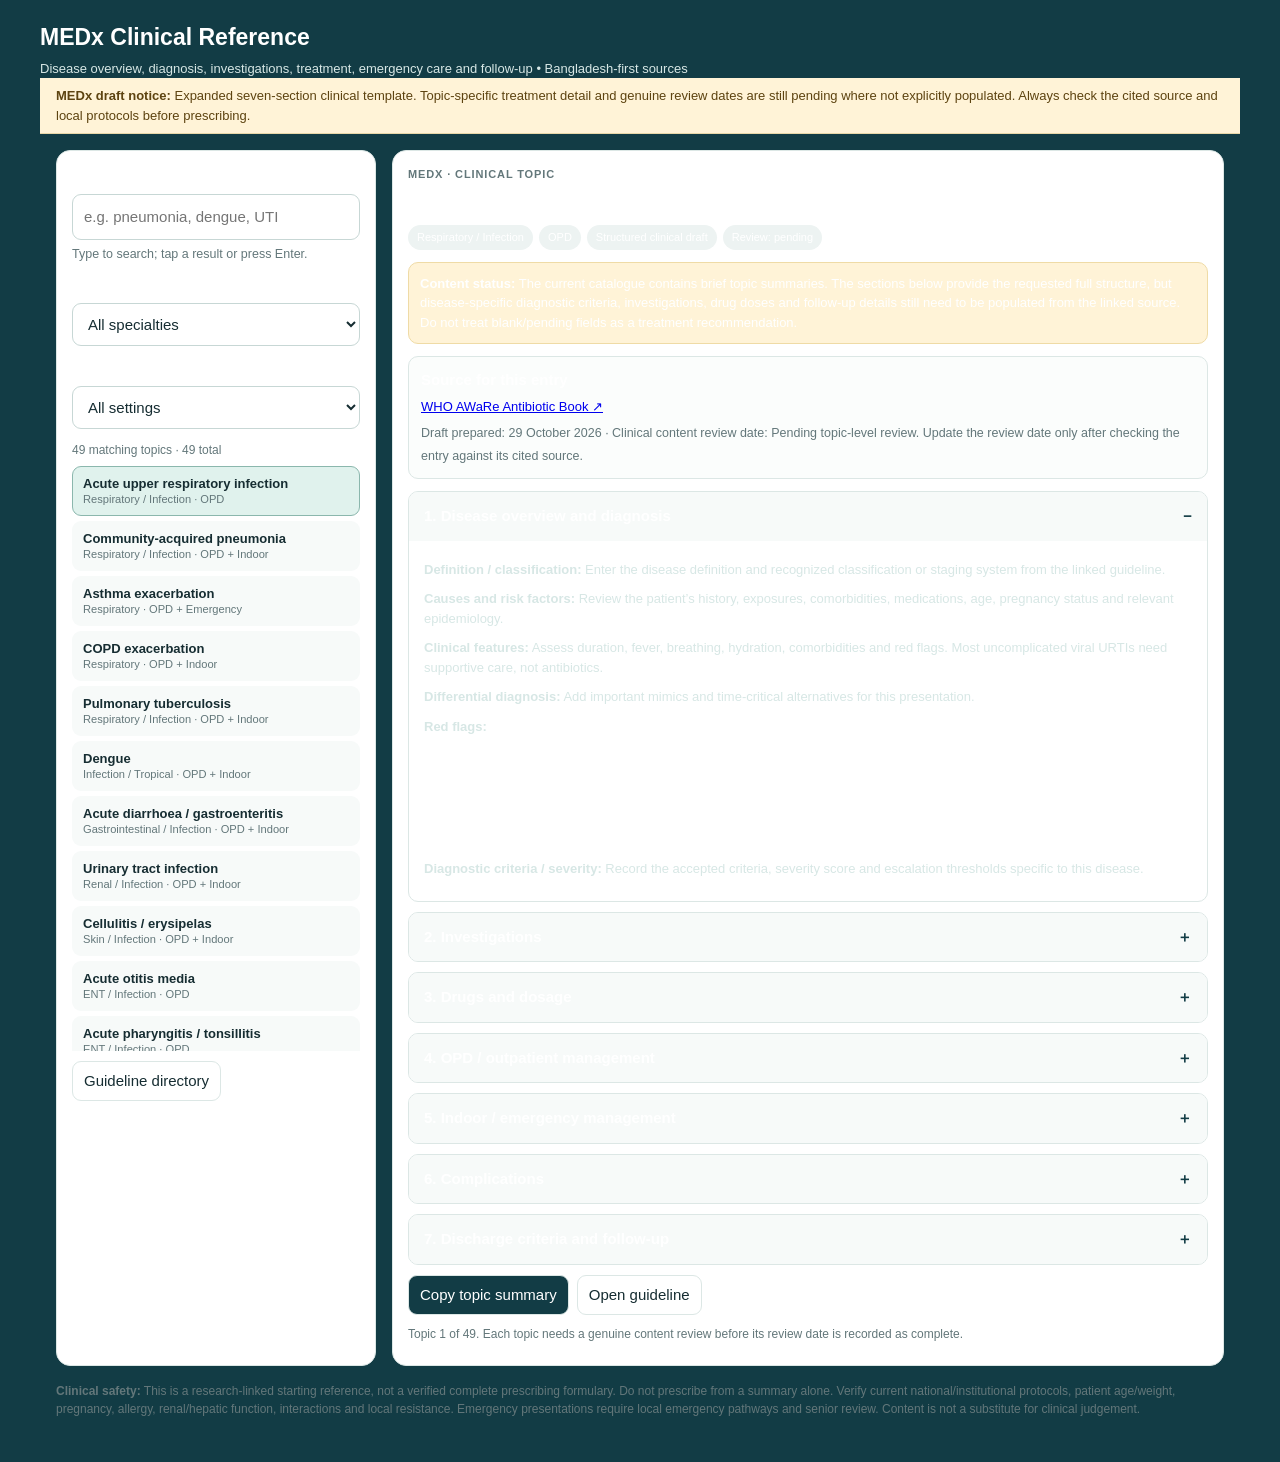
==== commit db09f9a8: "Add files via upload" ====
--- a/index.html
+++ b/index.html
@@ -1,14 +1,14 @@
-<!doctype html><html lang="en"><head><meta charset="utf-8"><meta name="viewport" content="width=device-width,initial-scale=1"><meta name="theme-color" content="#123c45"><title>MEDx Clinical Reference BD — medication batch 1</title>
+<!doctype html><html lang="en"><head><meta charset="utf-8"><meta name="viewport" content="width=device-width,initial-scale=1"><meta name="theme-color" content="#123c45"><title>MEDx Clinical Reference — Expanded Clinical Template</title>
 <style>
 :root{--ink:#162d32;--muted:#63777a;--bg:#f1f6f5;--panel:#fff;--line:#dce7e5;--teal:#123c45;--pale:#e0f2ed;--amber:#fff3d7;--red:#8b2525}
-*{box-sizing:border-box}body{margin:0;background:var(--bg);color:var(--ink);font:15px/1.5 -apple-system,BlinkMacSystemFont,"Segoe UI",sans-serif}header{background:var(--teal);color:white;padding:20px max(16px,calc((100vw - 1200px)/2))}header h1{margin:0;font-size:23px}header p{margin:4px 0 0;color:#d7e7e5;font-size:13px}.wrap{max-width:1200px;margin:auto;padding:16px;display:grid;grid-template-columns:320px 1fr;gap:16px}.panel,.content{background:var(--panel);border:1px solid var(--line);border-radius:14px;padding:15px}.controls label{font-weight:700;font-size:13px}input,select{display:block;width:100%;padding:11px;border:1px solid #c7d7d5;border-radius:9px;margin:5px 0 12px;font:inherit;background:white;color:var(--ink)}.list{display:flex;flex-direction:column;gap:5px;max-height:65vh;overflow:auto}.item{cursor:pointer;text-align:left;background:#f7faf9;border:1px solid transparent;border-radius:9px;padding:9px 10px;color:var(--ink)}.item.active,.item:hover{background:var(--pale);border-color:#8bb7ad}.item strong{display:block;font-size:13px}.item small{color:var(--muted)}.count{font-size:12px;color:var(--muted);margin-bottom:7px}.kicker{font-size:11px;letter-spacing:.08em;text-transform:uppercase;color:var(--muted);font-weight:800}.content h2{margin:4px 0;font-size:23px;line-height:1.25}.meta{display:flex;flex-wrap:wrap;gap:6px;margin:10px 0}.tag{font-size:11px;background:#edf3f2;border-radius:20px;padding:4px 9px}.notice{background:var(--amber);border:1px solid #efdba6;border-radius:10px;padding:11px;font-size:13px;margin:12px 0}.tabs{display:flex;gap:7px;flex-wrap:wrap;margin:14px 0}.tab,button.action{border:1px solid var(--line);background:white;border-radius:9px;padding:8px 11px;cursor:pointer;color:var(--ink);font:inherit}.tab.active,button.action.primary{background:var(--teal);color:white}.section{padding:12px 0;border-top:1px solid var(--line)}.section h3{font-size:15px;margin:0 0 7px}.section p{margin:0}.source a,.sources a{color:#075e68;overflow-wrap:anywhere}.sources{display:grid;grid-template-columns:1fr 1fr;gap:9px}.sourcecard{border:1px solid var(--line);border-radius:10px;padding:11px}.sourcecard a{font-weight:700}.sourcecard small{display:block;color:var(--muted);margin-top:4px}.hidden{display:none}.footer{max-width:1200px;margin:auto;padding:0 16px 24px;color:var(--muted);font-size:12px}.toolbar{display:flex;gap:8px;flex-wrap:wrap;margin:10px 0}.empty{padding:35px;text-align:center;color:var(--muted)}@media(max-width:760px){.wrap{grid-template-columns:1fr;padding:9px}.panel,.content{padding:12px}.list{max-height:230px}.sources{grid-template-columns:1fr}header{padding:17px}.content h2{font-size:21px}}
-.medcard{border:1px solid var(--line);border-radius:11px;padding:12px;margin:10px 0;background:#fbfdfc}.medtitle{font-weight:800;font-size:15px;margin-bottom:9px;color:var(--teal)}.medgrid{display:grid;grid-template-columns:repeat(2,minmax(0,1fr));gap:9px}.medgrid>div{background:#f1f6f5;border-radius:8px;padding:8px;font-size:13px;overflow-wrap:anywhere}.medgrid b{font-size:11px;color:var(--muted);text-transform:uppercase;letter-spacing:.03em}.medcaution{font-size:13px;margin:10px 0}.batchnote{background:#e7f2ff;border:1px solid #c5dbf7;border-radius:10px;padding:10px;margin:12px 0}@media(max-width:520px){.medgrid{grid-template-columns:1fr}}</style></head><body>
-<header><h1>Clinical Reference BD</h1><p>Personal clinical reference • Bangladesh-first sources • OPD, inpatient and emergency workflows</p><div class="version-note" role="note" style="max-width:1200px;margin:0 auto;padding:8px 16px;background:#fff3d7;color:#5d4310;font-size:13px;border-bottom:1px solid #e8d7a8"><strong>Prototype notice:</strong> Searchable educational workflow and guideline directory, not a verified or comprehensive treatment database. Confirm current Bangladesh/local protocols, patient factors, doses, contraindications and antimicrobial susceptibility before prescribing. Chemotherapy and high-risk emergency treatment require the relevant specialist protocol.</div>
+*{box-sizing:border-box}body{margin:0;background:var(--bg);color:var(--ink);font:15px/1.5 -apple-system,BlinkMacSystemFont,"Segoe UI",sans-serif}header{background:var(--teal);color:white;padding:20px max(16px,calc((100vw - 1200px)/2))}header h1{margin:0;font-size:23px}header p{margin:4px 0 0;color:#d7e7e5;font-size:13px}.wrap{max-width:1200px;margin:auto;padding:16px;display:grid;grid-template-columns:320px 1fr;gap:16px}.panel,.content{background:var(--panel);border:1px solid var(--line);border-radius:14px;padding:15px}.controls label{font-weight:700;font-size:13px}input,select{display:block;width:100%;padding:11px;border:1px solid #c7d7d5;border-radius:9px;margin:5px 0 12px;font:inherit;background:white;color:var(--ink)}.list{display:flex;flex-direction:column;gap:5px;max-height:65vh;overflow:auto}.item{cursor:pointer;text-align:left;background:#f7faf9;border:1px solid transparent;border-radius:9px;padding:9px 10px;color:var(--ink)}.item.active,.item:hover{background:var(--pale);border-color:#8bb7ad}.item strong{display:block;font-size:13px}.item small{color:var(--muted)}.count{font-size:12px;color:var(--muted);margin-bottom:7px}.kicker{font-size:11px;letter-spacing:.08em;text-transform:uppercase;color:var(--muted);font-weight:800}.content h2{margin:4px 0;font-size:23px;line-height:1.25}.meta{display:flex;flex-wrap:wrap;gap:6px;margin:10px 0}.tag{font-size:11px;background:#edf3f2;border-radius:20px;padding:4px 9px}.notice{background:var(--amber);border:1px solid #efdba6;border-radius:10px;padding:11px;font-size:13px;margin:12px 0}.tabs{display:flex;gap:7px;flex-wrap:wrap;margin:14px 0}.tab,button.action{border:1px solid var(--line);background:white;border-radius:9px;padding:8px 11px;cursor:pointer;color:var(--ink);font:inherit}.tab.active,button.action.primary{background:var(--teal);color:white}.section{padding:12px 0;border-top:1px solid var(--line)}.section h3{font-size:15px;margin:0 0 7px}.section p{margin:0}.source a,.sources a{color:#075e68;overflow-wrap:anywhere}.sources{display:grid;grid-template-columns:1fr 1fr;gap:9px}.sourcecard{border:1px solid var(--line);border-radius:10px;padding:11px}.sourcecard a{font-weight:700}.sourcecard small{display:block;color:var(--muted);margin-top:4px}.hidden{display:none}.footer{max-width:1200px;margin:auto;padding:0 16px 24px;color:var(--muted);font-size:12px}.toolbar{display:flex;gap:8px;flex-wrap:wrap;margin:10px 0}.empty{padding:35px;text-align:center;color:var(--muted)}.detail-section{padding:0;border:1px solid var(--line);border-radius:10px;margin:10px 0;overflow:hidden}.detail-section summary{cursor:pointer;list-style:none;padding:13px 15px;font-weight:800;background:#f7faf9}.detail-section summary::-webkit-details-marker{display:none}.detail-section summary:after{content:"＋";float:right;color:var(--teal)}.detail-section[open] summary:after{content:"−"}.detail-body{padding:12px 15px}.detail-body p{margin:7px 0 10px}.detail-body ul{padding-left:21px;margin:8px 0}.detail-body li{margin:5px 0}.review-card{border:1px solid var(--line);border-radius:10px;padding:12px;margin:12px 0;background:#fbfdfc}.review-card p{margin:5px 0}.review-card small{color:var(--muted)}.table-wrap{overflow-x:auto}table{border-collapse:collapse;width:100%;font-size:13px}th,td{border:1px solid var(--line);padding:8px;text-align:left;vertical-align:top}th{background:#f0f6f4}@media(max-width:760px){.wrap{grid-template-columns:1fr;padding:9px}.panel,.content{padding:12px}.list{max-height:230px}.sources{grid-template-columns:1fr}header{padding:17px}.content h2{font-size:21px}}
+</style></head><body>
+<header><h1>MEDx Clinical Reference</h1><p>Disease overview, diagnosis, investigations, treatment, emergency care and follow-up • Bangladesh-first sources</p><div class="version-note" role="note" style="max-width:1200px;margin:0 auto;padding:8px 16px;background:#fff3d7;color:#5d4310;font-size:13px;border-bottom:1px solid #e8d7a8"><strong>MEDx draft notice:</strong> Expanded seven-section clinical template. Topic-specific treatment detail and genuine review dates are still pending where not explicitly populated. Always check the cited source and local protocols before prescribing.</div>
 <div class="wrap"><aside class="panel controls"><label for="search">Search clinical topics</label><input id="search" type="search" autocomplete="off" enterkeyhint="search" placeholder="e.g. pneumonia, dengue, UTI"><small style="display:block;color:var(--muted);margin:-7px 0 12px">Type to search; tap a result or press Enter.</small><label for="spec">Specialty</label><select id="spec"><option value="">All specialties</option></select><label for="setting">Setting</label><select id="setting"><option value="">All settings</option><option>OPD</option><option>OPD + Indoor</option><option>OPD + Emergency</option><option>Emergency</option><option>Emergency + Indoor</option><option>OPD + Indoor</option></select><div class="count" id="count"></div><div class="list" id="list"></div><div class="toolbar"><button class="action" id="allSources">Guideline directory</button></div></aside>
 <section class="content" id="content" aria-live="polite"></section></div>
-<div class="footer"><b>Medication batch status:</b> 10/281 master-catalogue topics are covered by this first medication batch; some topics share equivalent conditions already in the site. Remaining topics are not yet populated. Brand examples link to MedEx Bangladesh listings where available; these are not DGDA endorsements and must be checked against current registration/formulary. <br><b>Clinical safety:</b> This is a research-linked starting reference, not a verified complete prescribing formulary. Do not prescribe from a summary alone. Verify current national/institutional protocols, patient age/weight, pregnancy, allergy, renal/hepatic function, interactions and local resistance. Emergency presentations require local emergency pathways and senior review. Content is not a substitute for clinical judgement.</div>
+<div class="footer"><b>Clinical safety:</b> This is a research-linked starting reference, not a verified complete prescribing formulary. Do not prescribe from a summary alone. Verify current national/institutional protocols, patient age/weight, pregnancy, allergy, renal/hepatic function, interactions and local resistance. Emergency presentations require local emergency pathways and senior review. Content is not a substitute for clinical judgement.</div>
 <script>
-const DB={"conditions":[{"id":"c1","name":"Acute upper respiratory infection","specialty":"Respiratory / Infection","setting":"OPD","opd":"Assess duration, fever, breathing, hydration, comorbidities and red flags. Most uncomplicated viral URTIs need supportive care, not antibiotics.","indoor":"Admit/escalate for respiratory distress, hypoxaemia, sepsis, inability to maintain hydration, or high-risk deterioration.","source_name":"WHO AWaRe Antibiotic Book","source_url":"https://www.who.int/publications/i/item/9789240062382"},{"id":"c2","name":"Community-acquired pneumonia","specialty":"Respiratory / Infection","setting":"OPD + Indoor","opd":"Assess vitals, SpO₂, severity, comorbidities and oral intake. Use local CAP guidance for tests, antibiotic selection and duration; give explicit return precautions.","indoor":"Assess oxygenation/sepsis, investigate as appropriate, start empiric treatment per local protocol and review cultures/response for de-escalation.","source_name":"WHO AWaRe Antibiotic Book","source_url":"https://www.who.int/publications/i/item/9789240062382"},{"id":"c3","name":"Asthma exacerbation","specialty":"Respiratory","setting":"OPD + Emergency","opd":"Assess speech, work of breathing, RR, pulse, SpO₂ and peak flow if available. Treat per current asthma guideline, reassess response, review inhaler technique and controller plan.","indoor":"Escalate immediately for exhaustion, altered consciousness, silent chest, cyanosis or deteriorating oxygenation; monitor and follow the local acute asthma pathway.","source_name":"GINA Strategy Reports","source_url":"https://ginasthma.org/reports/"},{"id":"c4","name":"COPD exacerbation","specialty":"Respiratory","setting":"OPD + Indoor","opd":"Assess respiratory distress, SpO₂, baseline status and mimics. Use guideline-based bronchodilator/steroid/antibiotic decisions; antibiotics are not automatic for every exacerbation.","indoor":"Check blood gas if respiratory failure suspected; use controlled oxygen when indicated, monitor for hypercapnia/acidosis and assess need for ventilatory support.","source_name":"GOLD Reports","source_url":"https://goldcopd.org/"},{"id":"c5","name":"Pulmonary tuberculosis","specialty":"Respiratory / Infection","setting":"OPD + Indoor","opd":"Follow national TB diagnostic algorithm; assess cough, haemoptysis, weight loss, fever, contact history and infection-control needs. Do not start an ad hoc regimen.","indoor":"Assess severity, complications and infectiousness; use national TB programme pathways, microbiology/drug-susceptibility results and treatment support.","source_name":"Bangladesh National TB Programme / WHO","source_url":"https://www.who.int/teams/global-tuberculosis-programme"},{"id":"c6","name":"Dengue","specialty":"Infection / Tropical","setting":"OPD + Indoor","opd":"Assess illness day, warning signs, hydration, perfusion, urine output and comorbidities. Give return precautions and arrange illness-day-appropriate follow-up; avoid medicines that increase bleeding risk.","indoor":"Admit/escalate for shock, significant bleeding, respiratory distress/fluid accumulation or severe organ involvement. Titrate fluids to physiology with repeated reassessment.","source_name":"WHO dengue guidance","source_url":"https://www.who.int/news-room/fact-sheets/detail/dengue-and-severe-dengue"},{"id":"c7","name":"Acute diarrhoea / gastroenteritis","specialty":"Gastrointestinal / Infection","setting":"OPD + Indoor","opd":"Assess dehydration, blood in stool, fever, pain, duration and risk factors. Prioritize oral rehydration and nutrition; avoid routine antibiotics when not indicated.","indoor":"Protocolized rehydration; monitor perfusion, urine output and electrolytes when indicated; investigate severe, bloody, persistent or high-risk presentations.","source_name":"WHO diarrhoeal disease","source_url":"https://www.who.int/news-room/fact-sheets/detail/diarrhoeal-disease"},{"id":"c8","name":"Urinary tract infection","specialty":"Renal / Infection","setting":"OPD + Indoor","opd":"Distinguish lower UTI from pyelonephritis, pregnancy, obstruction and complicated infection. Culture when indicated and choose treatment using local susceptibility guidance.","indoor":"Assess sepsis, obstruction, AKI and inability to take oral therapy; culture when feasible, start empiric treatment based on severity/local antibiogram and narrow to results.","source_name":"WHO AWaRe Antibiotic Book","source_url":"https://www.who.int/publications/i/item/9789240062382"},{"id":"c9","name":"Cellulitis / erysipelas","specialty":"Skin / Infection","setting":"OPD + Indoor","opd":"Assess spread, systemic symptoms, abscess, diabetes and immune status. Choose antibiotic per local guidance and review if worsening or not improving.","indoor":"Rapid progression, pain out of proportion, bullae, necrosis or systemic toxicity require urgent senior/surgical assessment; treat severe infection via local protocol.","source_name":"Bangladesh STG on antibiotic use","source_url":"https://amr.cdc.gov.bd/wp-content/uploads/2018/10/STG-guideline-for-antimicrobial-use-version-1.0-date-1-december21.pdf"},{"id":"c10","name":"Acute otitis media","specialty":"ENT / Infection","setting":"OPD","opd":"Assess otoscopy, severity, duration, age, complications and allergy. Analgesia and observation may be appropriate in selected patients; use current local antibiotic guidance.","indoor":"Escalate for mastoiditis, facial palsy, meningism, severe systemic illness or complications; select inpatient therapy with ENT/microbiology input.","source_name":"WHO AWaRe Antibiotic Book","source_url":"https://www.who.int/publications/i/item/9789240062382"},{"id":"c11","name":"Acute pharyngitis / tonsillitis","specialty":"ENT / Infection","setting":"OPD","opd":"Assess airway, hydration, abscess signs and likelihood of streptococcal disease; avoid antibiotics for clearly viral illness and follow local testing/treatment guidance.","indoor":"Admit/escalate for airway compromise, peritonsillar/deep-neck infection, inability to swallow fluids, sepsis or serious complications.","source_name":"WHO AWaRe Antibiotic Book","source_url":"https://www.who.int/publications/i/item/9789240062382"},{"id":"c12","name":"Acute sinusitis","specialty":"ENT / Infection","setting":"OPD","opd":"Assess duration, severe symptoms, unilateral findings and orbital/neurological red flags. Many cases are viral; use local criteria for antibiotic consideration.","indoor":"Urgent hospital/ENT review for orbital swelling, visual change, severe frontal headache, meningism, focal neurological signs or sepsis.","source_name":"WHO AWaRe Antibiotic Book","source_url":"https://www.who.int/publications/i/item/9789240062382"},{"id":"c13","name":"Acute meningitis","specialty":"Neurology / Infection / Emergency","setting":"Emergency","opd":"Suspected meningitis is not routine OPD care: arrange emergency transfer/admission immediately. Do not wait for the full classic symptom pattern.","indoor":"Stabilize ABCs; obtain cultures and perform LP only when safe and without delaying time-critical treatment. Start empiric therapy promptly per current age-specific local protocol.","source_name":"WHO meningitis guideline (2025)","source_url":"https://www.who.int/publications/i/item/9789240108042"},{"id":"c14","name":"Sepsis","specialty":"Emergency / Multisystem","setting":"Emergency + Indoor","opd":"If suspected with instability, altered mental status, poor perfusion or respiratory distress, arrange emergency assessment. Screening scores do not replace clinical judgment.","indoor":"Immediate ABC assessment, monitoring, IV access, urgent senior review, appropriate cultures/lactate without delaying time-critical antimicrobials, source control and repeated reassessment.","source_name":"Surviving Sepsis Campaign","source_url":"https://www.sccm.org/SurvivingSepsisCampaign/Guidelines/Adult-Patients"},{"id":"c15","name":"Acute coronary syndrome","specialty":"Cardiovascular / Emergency","setting":"Emergency + Indoor","opd":"Suspected ACS is not routine OPD treatment. Arrange emergency assessment; obtain ECG promptly if available without delaying transfer.","indoor":"Activate local ACS pathway; serial ECG/troponin, risk assessment, antithrombotic and reperfusion decisions per current protocol and contraindications.","source_name":"NICE Acute Coronary Syndromes","source_url":"https://www.nice.org.uk/guidance/ng185"},{"id":"c16","name":"Heart failure exacerbation","specialty":"Cardiovascular","setting":"OPD + Indoor","opd":"Assess dyspnoea, orthopnoea, oedema, weight change, vitals, SpO₂, medication adherence and precipitating factors. Unstable patients need emergency assessment.","indoor":"Monitor oxygenation, renal function, electrolytes and fluid status; treat precipitant and congestion per current guideline; escalate for shock, severe hypoxaemia or arrhythmia.","source_name":"ESC Clinical Practice Guidelines","source_url":"https://www.escardio.org/Guidelines/Clinical-Practice-Guidelines"},{"id":"c17","name":"Hypertension","specialty":"Cardiovascular","setting":"OPD + Emergency","opd":"Confirm BP with correct technique/repeat measurement; assess risk, adherence, medicines and target-organ disease. Use national guideline for individualized long-term therapy.","indoor":"Severe BP with acute target-organ injury is an emergency. Avoid precipitous reduction unless the specific emergency protocol indicates it.","source_name":"WHO hypertension guideline","source_url":"https://www.who.int/publications/i/item/9789240033986"},{"id":"c18","name":"Type 2 diabetes","specialty":"Endocrine / Metabolic","setting":"OPD + Indoor","opd":"Confirm diagnosis; assess HbA1c/glucose, BP, lipids, renal function and complications. Individualize lifestyle and medication plan for comorbidity, affordability and hypoglycaemia risk.","indoor":"Assess DKA/HHS, infection, dehydration, altered mental status and hypoglycaemia. Use a monitored inpatient protocol and make a safe medication/discharge plan.","source_name":"DGHS Bangladesh publications","source_url":"https://dghs.gov.bd/pages/publications"},{"id":"c19","name":"Hypoglycaemia","specialty":"Endocrine / Emergency","setting":"Emergency + Indoor","opd":"Check glucose immediately in symptomatic or altered patients; identify insulin/sulfonylurea use, missed meals and precipitating illness. Treat promptly per protocol and recheck.","indoor":"If consciousness impaired, treat via emergency protocol and protect airway; monitor recurrence, review medication/renal function and investigate prolonged or recurrent episodes.","source_name":"WHO / local emergency protocol","source_url":"https://www.who.int/health-topics/diabetes"},{"id":"c20","name":"Diabetic ketoacidosis / hyperosmolar state","specialty":"Endocrine / Emergency","setting":"Emergency + Indoor","opd":"Suspected DKA/HHS requires urgent hospital assessment, not routine OPD treatment. Check glucose, ketones, electrolytes, renal function and acid-base status.","indoor":"Use a monitored institutional protocol for fluids, insulin, potassium and precipitant treatment; serially reassess glucose, electrolytes, osmolality/ketones and mental status.","source_name":"NICE guidance library","source_url":"https://www.nice.org.uk/guidance/published?ngt=NICE+guidelines"},{"id":"c21","name":"Acute kidney injury","specialty":"Renal","setting":"OPD + Indoor","opd":"Assess baseline/current creatinine, urine output, volume status, BP, infection/obstruction and nephrotoxic medicines. Urgent evaluation for oliguria, severe AKI or suspected complications.","indoor":"Check potassium/acid-base status, fluid status and obstruction; adjust medicines and seek urgent renal support for refractory complications or fluid overload.","source_name":"NICE AKI guideline","source_url":"https://www.nice.org.uk/guidance/ng148"},{"id":"c22","name":"Chronic kidney disease","specialty":"Renal","setting":"OPD + Indoor","opd":"Confirm chronicity; stage with eGFR and albuminuria; assess BP, diabetes, medicines, anaemia and cardiovascular risk. Review renal dosing and follow-up interval.","indoor":"Admit for acute complications such as pulmonary oedema, dangerous electrolyte disturbance, severe acidosis or uraemic complications; coordinate nephrology care.","source_name":"KDIGO Guidelines","source_url":"https://kdigo.org/guidelines/"},{"id":"c23","name":"Anaemia","specialty":"Haematology","setting":"OPD + Indoor","opd":"Assess symptoms, bleeding, pregnancy, diet and chronic disease. Use CBC indices and targeted investigations; do not prescribe iron for every low Hb without considering cause.","indoor":"Stabilize significant bleeding/instability. Transfusion decisions depend on symptoms, haemodynamics, comorbidity and current guidance—not Hb alone.","source_name":"WHO anaemia information","source_url":"https://www.who.int/health-topics/anaemia"},{"id":"c24","name":"Upper GI bleeding","specialty":"Gastrointestinal / Emergency","setting":"Emergency + Indoor","opd":"Haematemesis, melaena, syncope or shock needs emergency referral, not routine OPD care. Assess haemodynamics, medicines and bleeding risk.","indoor":"Resuscitate and risk-stratify; arrange urgent endoscopy and cause-specific treatment per institutional GI-bleed pathway; review antithrombotic medicines.","source_name":"NICE guidance library","source_url":"https://www.nice.org.uk/guidance/published?ngt=NICE+guidelines"},{"id":"c25","name":"Dyspepsia / peptic ulcer disease","specialty":"Gastrointestinal","setting":"OPD + Indoor","opd":"Screen for bleeding, dysphagia, persistent vomiting, weight loss, anaemia and NSAID use. Consider H. pylori testing or acid suppression per local guidance.","indoor":"Bleeding, suspected perforation or obstruction requires emergency hospital management, stabilization and specialist pathway.","source_name":"ACG Clinical Guidelines","source_url":"https://gi.org/clinical-guidelines/"},{"id":"c26","name":"Acute appendicitis","specialty":"General Surgery / Emergency","setting":"Emergency + Indoor","opd":"Suspected appendicitis requires timely surgical assessment; assess pain progression, peritonism, fever and pregnancy differential. Avoid delaying referral for nonessential tests.","indoor":"NPO as appropriate, analgesia/fluids, labs/imaging according to pathway, surgical review and antibiotics when indicated by local perioperative protocol.","source_name":"WSES Guidelines","source_url":"https://www.wses.org.uk/guidelines/"},{"id":"c27","name":"Acute cholecystitis","specialty":"General Surgery / Gastrointestinal","setting":"Emergency + Indoor","opd":"Assess RUQ pain, fever, jaundice, sepsis and pancreatitis/cholangitis differentials. Arrange timely hospital assessment and imaging.","indoor":"Supportive care, antibiotics when indicated and early surgical review per current local pathway; urgent escalation for cholangitis, sepsis or organ dysfunction.","source_name":"WSES Guidelines","source_url":"https://www.wses.org.uk/guidelines/"},{"id":"c28","name":"Acute pancreatitis","specialty":"Gastrointestinal / Emergency","setting":"Emergency + Indoor","opd":"Suspected acute pancreatitis requires hospital assessment; assess pain, vomiting, dehydration and cause (gallstones, alcohol, medicines, triglycerides).","indoor":"Monitor severity and organ failure; provide protocolized fluids/analgesia/nutrition, investigate cause and avoid routine prophylactic antibiotics without indication.","source_name":"ACG Clinical Guidelines","source_url":"https://gi.org/clinical-guidelines/"},{"id":"c29","name":"Stroke (suspected)","specialty":"Neurology / Emergency","setting":"Emergency + Indoor","opd":"Sudden focal neurological deficit is time-critical: note last-known-well and activate emergency stroke transfer. Check glucose; do not delay referral.","indoor":"Urgent brain imaging and stroke-team assessment; reperfusion eligibility and BP/antithrombotic decisions must follow current stroke protocol.","source_name":"AHA/ASA Guidelines","source_url":"https://www.ahajournals.org/journal/str"},{"id":"c30","name":"Seizure / status epilepticus","specialty":"Neurology / Emergency","setting":"Emergency + Indoor","opd":"Protect from injury, time the seizure, check glucose and airway/breathing. First seizure, prolonged seizure, repeated seizures without recovery or pregnancy needs emergency care.","indoor":"Status epilepticus is an emergency: follow institutional seizure algorithm, secure airway/monitoring, treat reversible causes and investigate precipitant.","source_name":"NICE epilepsy guidance","source_url":"https://www.nice.org.uk/guidance/ng217"},{"id":"c31","name":"Anaphylaxis","specialty":"Emergency / Allergy","setting":"Emergency","opd":"Recognize sudden airway/breathing/circulatory compromise after likely trigger; do not wait for skin signs. Activate emergency response.","indoor":"Immediate intramuscular adrenaline/epinephrine and ABC support according to local protocol; monitor, prepare for escalation and arrange observation/follow-up.","source_name":"Resuscitation Council UK guidance","source_url":"https://www.resus.org.uk/library/additional-guidance/guidance-anaphylaxis"},{"id":"c32","name":"Acute asthma in children","specialty":"Paediatrics / Respiratory","setting":"OPD + Emergency","opd":"Assess age-appropriate work of breathing, speech/feeding, SpO₂, hydration and prior severe attacks. Follow current paediatric asthma pathway.","indoor":"Urgent escalation for exhaustion, cyanosis, altered consciousness, silent chest or poor response; use age/weight-specific protocol and reassess frequently.","source_name":"GINA Strategy Reports","source_url":"https://ginasthma.org/reports/"},{"id":"c33","name":"Childhood pneumonia","specialty":"Paediatrics / Infection","setting":"OPD + Indoor","opd":"Assess age, respiratory rate/work, SpO₂, feeding, hydration, danger signs and malnutrition. Use current Bangladesh/WHO age-specific algorithm.","indoor":"Admit for danger signs, hypoxaemia, severe respiratory distress, inability to feed or complications; choose treatment by age, severity and current guideline.","source_name":"WHO child pneumonia/diarrhoea guidance","source_url":"https://www.who.int/health-topics/pneumonia"},{"id":"c34","name":"Otitis externa","specialty":"ENT","setting":"OPD","opd":"Assess ear canal, pain, discharge, diabetes/immunosuppression and tympanic membrane when visible. Avoid unneeded systemic antibiotics; choose local treatment per guideline.","indoor":"Urgent specialist review for systemic illness, spread, cranial neuropathy, severe pain in high-risk patient or suspected invasive disease.","source_name":"NICE guidance library","source_url":"https://www.nice.org.uk/guidance/published?ngt=NICE+guidelines"},{"id":"c35","name":"Scabies","specialty":"Dermatology / Infection","setting":"OPD","opd":"Look for typical itch/distribution and household clustering; consider mimics. Treat patient and close contacts simultaneously using locally available guideline-recommended therapy; provide laundering/contact advice.","indoor":"Consider admission/specialist input for crusted scabies, severe secondary infection, immunocompromise or outbreak-control needs.","source_name":"WHO scabies information","source_url":"https://www.who.int/news-room/fact-sheets/detail/scabies"},{"id":"c36","name":"Eczema / atopic dermatitis","specialty":"Dermatology","setting":"OPD","opd":"Assess severity, infection, triggers, sleep impact and prior treatment. Use emollients and site/severity-appropriate anti-inflammatory therapy per current guideline.","indoor":"Escalate for widespread severe disease, eczema herpeticum, systemic infection or failure of appropriate treatment; refer when diagnosis is uncertain or severe/refractory.","source_name":"NICE guidance library","source_url":"https://www.nice.org.uk/guidance/published?ngt=NICE+guidelines"},{"id":"c37","name":"Osteoarthritis","specialty":"Musculoskeletal / Orthopaedics","setting":"OPD","opd":"Assess pain/function, red flags, trauma, inflammatory features and alternative diagnoses. Prioritize education, exercise/physiotherapy and weight management where relevant.","indoor":"Urgent evaluation for hot swollen joint with fever, acute inability to bear weight after injury, neurovascular compromise or suspected fracture/infection.","source_name":"NICE osteoarthritis guidance","source_url":"https://www.nice.org.uk/guidance/ng226"},{"id":"c38","name":"Low back pain","specialty":"Musculoskeletal / Orthopaedics","setting":"OPD + Emergency","opd":"Screen for cauda equina, progressive neurological deficit, cancer/infection/fracture risks and systemic illness. Encourage appropriate activity when no red flags.","indoor":"Emergency MRI/specialist assessment for suspected cauda equina or serious pathology; treat cause-specific disease and avoid routine imaging in uncomplicated cases.","source_name":"NICE low back pain/sciatica","source_url":"https://www.nice.org.uk/guidance/ng59"},{"id":"c39","name":"Fracture / acute limb injury","specialty":"Emergency / Orthopaedics","setting":"Emergency + Indoor","opd":"Assess mechanism, open wound, deformity, skin, distal pulses, capillary refill, sensation and motor function; document neurovascular status before/after splinting.","indoor":"Open fracture, compartment syndrome, vascular compromise, dislocation or threatened skin needs urgent orthopaedic care; analgesia, immobilization, imaging and antibiotics/tetanus per trauma protocol.","source_name":"NICE trauma guidance","source_url":"https://www.nice.org.uk/guidance/published?ngt=NICE+guidelines"},{"id":"c40","name":"Deep vein thrombosis / pulmonary embolism","specialty":"Vascular / Emergency","setting":"OPD + Emergency","opd":"Assess clinical probability and red flags; use validated pathway for D-dimer/imaging rather than symptoms alone. Suspected PE with instability is an emergency.","indoor":"Urgent imaging/anticoagulation decisions per protocol, considering bleeding risk, renal function, pregnancy and haemodynamic status.","source_name":"NICE venous thromboembolic diseases","source_url":"https://www.nice.org.uk/guidance/ng158"},{"id":"c41","name":"Pregnancy with vaginal bleeding","specialty":"Obstetrics / Emergency","setting":"Emergency + Indoor","opd":"Assess gestational age, pain, bleeding amount, syncope and haemodynamic stability; urgent referral if pregnancy-related bleeding is significant or ectopic pregnancy possible.","indoor":"Stabilize ABCs, determine pregnancy location/viability and manage ectopic/miscarriage/late-pregnancy bleeding using obstetric emergency protocol.","source_name":"NICE ectopic pregnancy and miscarriage","source_url":"https://www.nice.org.uk/guidance/ng126"},{"id":"c42","name":"Pre-eclampsia / eclampsia","specialty":"Obstetrics / Emergency","setting":"Emergency + Indoor","opd":"Pregnancy/postpartum hypertension with headache, visual symptoms, epigastric pain or seizure is an emergency; arrange immediate obstetric assessment.","indoor":"Maternal stabilization, seizure/BP management, labs and fetal assessment according to obstetric protocol; definitive timing of delivery is specialist-led.","source_name":"WHO maternal health guidance","source_url":"https://www.who.int/health-topics/maternal-health"},{"id":"c43","name":"Postpartum haemorrhage","specialty":"Obstetrics / Emergency","setting":"Emergency + Indoor","opd":"Heavy bleeding after birth is an emergency. Call for help, assess ABCs, uterine tone, placenta, trauma and shock.","indoor":"Activate PPH protocol immediately: resuscitation, uterine massage/uterotonics and cause-specific interventions; monitor blood loss/coagulation and escalate to surgery/transfusion when indicated.","source_name":"WHO postpartum haemorrhage guidance","source_url":"https://www.who.int/health-topics/maternal-health"},{"id":"c44","name":"Acute urinary retention","specialty":"Urology / Emergency","setting":"Emergency + Indoor","opd":"Assess painful inability to void, bladder distension, medications, neurological symptoms, infection and renal impairment.","indoor":"Urgent decompression and monitoring per local protocol; assess urethral injury/stricture risk, renal function and cause; urgent urology review if catheterization fails or red flags exist.","source_name":"NICE guidance library","source_url":"https://www.nice.org.uk/guidance/published?ngt=NICE+guidelines"},{"id":"c45","name":"Acute bacterial prostatitis","specialty":"Urology / Infection","setting":"OPD + Indoor","opd":"Assess fever, pelvic/perineal pain, urinary symptoms, retention and sepsis. Avoid prostatic massage in suspected acute bacterial prostatitis.","indoor":"Admit for sepsis, retention, inability to take oral therapy or severe illness; culture and treat according to local resistance guidance, with urology input if complications.","source_name":"WHO AWaRe Antibiotic Book","source_url":"https://www.who.int/publications/i/item/9789240062382"},{"id":"c46","name":"Conjunctivitis","specialty":"Ophthalmology","setting":"OPD","opd":"Assess vision, pain, photophobia, corneal involvement, contact lens use and neonatal status. Red eye with pain or reduced vision is not routine conjunctivitis.","indoor":"Urgent ophthalmology review for visual loss, severe pain, corneal opacity, chemical injury, trauma or neonatal conjunctivitis.","source_name":"NICE guidance library","source_url":"https://www.nice.org.uk/guidance/published?ngt=NICE+guidelines"},{"id":"c47","name":"Acute angle-closure glaucoma","specialty":"Ophthalmology / Emergency","setting":"Emergency","opd":"Severe painful red eye, blurred vision/haloes, headache, nausea or a fixed mid-dilated pupil requires immediate emergency ophthalmology referral.","indoor":"Urgent pressure-lowering treatment and definitive ophthalmic intervention per specialist protocol; do not delay transfer.","source_name":"NICE guidance library","source_url":"https://www.nice.org.uk/guidance/published?ngt=NICE+guidelines"},{"id":"c48","name":"Iron deficiency anaemia","specialty":"Haematology","setting":"OPD + Indoor","opd":"Confirm iron deficiency and investigate the cause (menstrual/GI blood loss, diet, pregnancy, malabsorption) rather than treating Hb alone.","indoor":"Urgent stabilization for significant bleeding/instability; transfusion is not routine for stable iron deficiency. Arrange cause-specific treatment and follow-up response.","source_name":"WHO anaemia information","source_url":"https://www.who.int/health-topics/anaemia"},{"id":"c49","name":"Fever of unknown source / acute fever","specialty":"Infection / General","setting":"OPD + Indoor","opd":"Assess duration, travel/exposure, local epidemiology, vital signs, danger signs, pregnancy and immunocompromise; avoid indiscriminate antibiotics.","indoor":"Admit/escalate for instability, altered consciousness, respiratory distress, severe dehydration, bleeding or organ dysfunction; test based on history and local epidemiology.","source_name":"Bangladesh STG on antibiotic use","source_url":"https://amr.cdc.gov.bd/wp-content/uploads/2018/10/STG-guideline-for-antimicrobial-use-version-1.0-date-1-december21.pdf"},{"id":"m1","name":"UTI (uncomplicated cystitis)","specialty":"Infection / Urology","setting":"OPD","opd":"Confirm lower-tract symptoms and exclude fever, flank pain, pregnancy, obstruction, catheter, male sex, renal impairment or systemic illness. Culture is important for atypical, recurrent, complicated or non-resolving infection. Local resistance patterns may change first choice.","indoor":"Fever, flank pain, sepsis, obstruction, pregnancy with systemic features or inability to take oral therapy requires assessment for pyelonephritis/complicated UTI and a local hospital antimicrobial pathway; nitrofurantoin is not appropriate for pyelonephritis.","source_name":"NICE: Lower UTI antimicrobial prescribing","source_url":"https://www.nice.org.uk/guidance/ng109/chapter/Recommendations"},{"id":"m3","name":"Asthma","specialty":"Respiratory","setting":"OPD + Emergency","opd":"Use an inhaled corticosteroid-containing strategy; check diagnosis, inhaler technique, adherence, triggers and exacerbation risk. Avoid SABA-only long-term treatment where guideline-directed ICS-containing treatment is available.","indoor":"Assess severity, oxygenation and response promptly. Severe/life-threatening attacks need emergency protocol, repeated inhaled bronchodilator, systemic corticosteroid and escalation/monitoring as indicated. Do not delay emergency care for a medication list.","source_name":"GINA 2025 Strategy Report","source_url":"https://ginasthma.org/wp-content/uploads/2025/07/GINA-2025-Strategy-Report_25_05_25-WMS-2.pdf"},{"id":"m4","name":"Type 2 diabetes mellitus","specialty":"Endocrine","setting":"OPD + Indoor","opd":"Choose glucose-lowering therapy based on glycaemia, cardiovascular disease, heart failure, CKD, weight, hypoglycaemia risk, pregnancy status, affordability and local availability. Cardiorenal-benefit agents may be indicated irrespective of metformin use.","indoor":"Acute illness, AKI, hypoxia, dehydration, fasting or surgery may require temporary medication adjustment. DKA/HHS, severe hypoglycaemia or inability to maintain hydration needs urgent protocol-based care. Do not initiate/continue metformin during significant acute kidney injury or severe hypoxia without reassessment.","source_name":"ADA Standards of Care in Diabetes—2026, Pharmacologic Approaches","source_url":"https://diabetesjournals.org/care/article/49/Supplement_1/S183/163934"},{"id":"m5","name":"Gastro-oesophageal reflux disease (GERD)","specialty":"Gastroenterology","setting":"OPD","opd":"For typical uncomplicated symptoms, consider a time-limited proton-pump inhibitor trial alongside lifestyle advice; reassess response and indication. Alarm features (dysphagia, GI bleeding, weight loss, persistent vomiting, anaemia) need prompt evaluation.","indoor":"Bleeding, suspected perforation, inability to swallow, severe chest pain or other alarm presentations require diagnostic assessment rather than empiric GERD treatment alone.","source_name":"NICE: Gastro-oesophageal reflux disease and dyspepsia in adults","source_url":"https://www.nice.org.uk/guidance/cg184"},{"id":"m6","name":"Ischaemic stroke","specialty":"Neurology / Emergency","setting":"Emergency","opd":"Suspected acute stroke is not an outpatient medication-start scenario. Activate emergency stroke pathway and record last-known-well time, glucose, vitals, anticoagulants and deficits.","indoor":"Urgent brain imaging is required before antithrombotic treatment. Thrombolysis/thrombectomy eligibility, BP targets, antiplatelet timing and anticoagulation depend on imaging, time window and specialist assessment; follow current stroke-unit protocol.","source_name":"AHA/ASA 2026 Early Management of Acute Ischaemic Stroke","source_url":"https://www.ahajournals.org/doi/10.1161/STR.0000000000000513"},{"id":"m7","name":"Major depressive disorder","specialty":"Mental health","setting":"OPD","opd":"Assess severity, bipolar symptoms, substance use, suicide/self-harm risk, pregnancy, interactions and patient preference. For mild illness, psychological interventions may be preferred; medication decisions should be shared and monitored.","indoor":"Urgent specialist/mental-health assessment for imminent self-harm risk, psychotic depression, mania, severe self-neglect or inability to maintain safety. Inpatient prescribing and monitoring should follow specialist plan.","source_name":"NICE: Depression in adults—treatment and management","source_url":"https://www.nice.org.uk/guidance/ng222/chapter/Recommendations"},{"id":"m8","name":"Acute kidney injury (AKI)","specialty":"Nephrology","setting":"Indoor","opd":"Suspected AKI requires prompt creatinine comparison, urine output, volume assessment, urinalysis and medication review. Identify and treat the cause; adjust renally cleared medicines.","indoor":"Review and withhold nephrotoxins/medicines that worsen the current physiology when appropriate; dose-adjust renally cleared drugs. Urgent nephrology/critical-care input for refractory hyperkalaemia, acidosis, pulmonary oedema, uraemic complications or rapidly progressive AKI. No universal drug reverses AKI.","source_name":"KDIGO: Acute Kidney Injury guideline","source_url":"https://kdigo.org/guidelines/acute-kidney-injury/"},{"id":"m9","name":"Iron-deficiency anaemia","specialty":"Haematology","setting":"OPD","opd":"Confirm iron deficiency and investigate the cause (menstrual/GI blood loss, diet, malabsorption, pregnancy or other causes). Choose oral iron based on elemental iron content, tolerance and local formulary; monitor haemoglobin response.","indoor":"Severe symptomatic anaemia, haemodynamic compromise, active bleeding or need for rapid correction requires hospital assessment. Transfusion is not routine for uncomplicated IDA; IV iron depends on indication and monitoring capability.","source_name":"AGA Clinical Practice Update: Management of Iron Deficiency Anemia (2024)","source_url":"https://gastro.org/clinical-guidance/management-of-iron-deficiency-anemia/"},{"id":"m10","name":"Rheumatoid arthritis","specialty":"Rheumatology","setting":"Specialist","opd":"Early rheumatology assessment and treat-to-target DMARD strategy are important. Screen for pregnancy, liver/renal disease, blood counts, hepatitis/TB risk and vaccination before immunosuppression. NSAIDs/steroids do not prevent joint damage.","indoor":"Septic arthritis must be considered urgently in a hot swollen joint, especially during immunosuppression. DMARD initiation/escalation and biologics require specialist assessment and laboratory/infection screening.","source_name":"American College of Rheumatology Guideline for Rheumatoid Arthritis","source_url":"https://pmc.ncbi.nlm.nih.gov/articles/9273041/"}],"sources":[{"name":"Bangladesh DGHS — Standard Treatment Guidelines on antibiotic use in common infectious diseases (2021)","url":"https://amr.cdc.gov.bd/wp-content/uploads/2018/10/STG-guideline-for-antimicrobial-use-version-1.0-date-1-december21.pdf","type":"Bangladesh official guideline"},{"name":"Bangladesh DGHS — AMR resources and STG listing","url":"https://dghs.gov.bd/pages/static-pages/6922de08933eb65569e17b27","type":"Bangladesh official source"},{"name":"Bangladesh DGHS — National publications (includes diabetes and hypertension guidelines)","url":"https://dghs.gov.bd/pages/publications","type":"Bangladesh official source"},{"name":"WHO AWaRe Antibiotic Book (choice, dose, route, duration for common infections)","url":"https://www.who.int/publications/i/item/9789240062382","type":"International guideline"},{"name":"WHO meningitis diagnosis, treatment and care guideline (2025)","url":"https://www.who.int/publications/i/item/9789240108042","type":"International guideline"},{"name":"GINA asthma strategy reports","url":"https://ginasthma.org/reports/","type":"Specialty guideline"},{"name":"GOLD COPD reports","url":"https://goldcopd.org/","type":"Specialty guideline"},{"name":"NICE guideline library","url":"https://www.nice.org.uk/guidance/published?ngt=NICE+guidelines","type":"Specialty guideline"},{"name":"NICE acute kidney injury (NG148)","url":"https://www.nice.org.uk/guidance/ng148","type":"Specialty guideline"},{"name":"NICE venous thromboembolic diseases (NG158)","url":"https://www.nice.org.uk/guidance/ng158","type":"Specialty guideline"},{"name":"Surviving Sepsis Campaign adult guidelines","url":"https://www.sccm.org/SurvivingSepsisCampaign/Guidelines/Adult-Patients","type":"Specialty guideline"},{"name":"ESC clinical practice guidelines","url":"https://www.escardio.org/Guidelines/Clinical-Practice-Guidelines","type":"Specialty guideline"},{"name":"KDIGO clinical practice guidelines","url":"https://kdigo.org/guidelines/","type":"Specialty guideline"},{"name":"ACG clinical guidelines","url":"https://gi.org/clinical-guidelines/","type":"Specialty guideline"},{"name":"WSES guidelines","url":"https://www.wses.org.uk/guidelines/","type":"Surgery guideline"},{"name":"WHO dengue and severe dengue","url":"https://www.who.int/news-room/fact-sheets/detail/dengue-and-severe-dengue","type":"International guideline"}]};const $=x=>document.getElementById(x);let active=DB.conditions[0].id,mode='opd';
+const DB={"conditions":[{"id":"c1","name":"Acute upper respiratory infection","specialty":"Respiratory / Infection","setting":"OPD","opd":"Assess duration, fever, breathing, hydration, comorbidities and red flags. Most uncomplicated viral URTIs need supportive care, not antibiotics.","indoor":"Admit/escalate for respiratory distress, hypoxaemia, sepsis, inability to maintain hydration, or high-risk deterioration.","source_name":"WHO AWaRe Antibiotic Book","source_url":"https://www.who.int/publications/i/item/9789240062382"},{"id":"c2","name":"Community-acquired pneumonia","specialty":"Respiratory / Infection","setting":"OPD + Indoor","opd":"Assess vitals, SpO₂, severity, comorbidities and oral intake. Use local CAP guidance for tests, antibiotic selection and duration; give explicit return precautions.","indoor":"Assess oxygenation/sepsis, investigate as appropriate, start empiric treatment per local protocol and review cultures/response for de-escalation.","source_name":"WHO AWaRe Antibiotic Book","source_url":"https://www.who.int/publications/i/item/9789240062382"},{"id":"c3","name":"Asthma exacerbation","specialty":"Respiratory","setting":"OPD + Emergency","opd":"Assess speech, work of breathing, RR, pulse, SpO₂ and peak flow if available. Treat per current asthma guideline, reassess response, review inhaler technique and controller plan.","indoor":"Escalate immediately for exhaustion, altered consciousness, silent chest, cyanosis or deteriorating oxygenation; monitor and follow the local acute asthma pathway.","source_name":"GINA Strategy Reports","source_url":"https://ginasthma.org/reports/"},{"id":"c4","name":"COPD exacerbation","specialty":"Respiratory","setting":"OPD + Indoor","opd":"Assess respiratory distress, SpO₂, baseline status and mimics. Use guideline-based bronchodilator/steroid/antibiotic decisions; antibiotics are not automatic for every exacerbation.","indoor":"Check blood gas if respiratory failure suspected; use controlled oxygen when indicated, monitor for hypercapnia/acidosis and assess need for ventilatory support.","source_name":"GOLD Reports","source_url":"https://goldcopd.org/"},{"id":"c5","name":"Pulmonary tuberculosis","specialty":"Respiratory / Infection","setting":"OPD + Indoor","opd":"Follow national TB diagnostic algorithm; assess cough, haemoptysis, weight loss, fever, contact history and infection-control needs. Do not start an ad hoc regimen.","indoor":"Assess severity, complications and infectiousness; use national TB programme pathways, microbiology/drug-susceptibility results and treatment support.","source_name":"Bangladesh National TB Programme / WHO","source_url":"https://www.who.int/teams/global-tuberculosis-programme"},{"id":"c6","name":"Dengue","specialty":"Infection / Tropical","setting":"OPD + Indoor","opd":"Assess illness day, warning signs, hydration, perfusion, urine output and comorbidities. Give return precautions and arrange illness-day-appropriate follow-up; avoid medicines that increase bleeding risk.","indoor":"Admit/escalate for shock, significant bleeding, respiratory distress/fluid accumulation or severe organ involvement. Titrate fluids to physiology with repeated reassessment.","source_name":"Bangladesh DGHS — National Guideline for Clinical Management of Dengue (5th Edition, 2025)","source_url":"https://dghs.gov.bd/pages/static-pages/6922e05c933eb65569e26afe"},{"id":"c7","name":"Acute diarrhoea / gastroenteritis","specialty":"Gastrointestinal / Infection","setting":"OPD + Indoor","opd":"Assess dehydration, blood in stool, fever, pain, duration and risk factors. Prioritize oral rehydration and nutrition; avoid routine antibiotics when not indicated.","indoor":"Protocolized rehydration; monitor perfusion, urine output and electrolytes when indicated; investigate severe, bloody, persistent or high-risk presentations.","source_name":"WHO diarrhoeal disease","source_url":"https://www.who.int/news-room/fact-sheets/detail/diarrhoeal-disease"},{"id":"c8","name":"Urinary tract infection","specialty":"Renal / Infection","setting":"OPD + Indoor","opd":"Distinguish lower UTI from pyelonephritis, pregnancy, obstruction and complicated infection. Culture when indicated and choose treatment using local susceptibility guidance.","indoor":"Assess sepsis, obstruction, AKI and inability to take oral therapy; culture when feasible, start empiric treatment based on severity/local antibiogram and narrow to results.","source_name":"WHO AWaRe Antibiotic Book","source_url":"https://www.who.int/publications/i/item/9789240062382"},{"id":"c9","name":"Cellulitis / erysipelas","specialty":"Skin / Infection","setting":"OPD + Indoor","opd":"Assess spread, systemic symptoms, abscess, diabetes and immune status. Choose antibiotic per local guidance and review if worsening or not improving.","indoor":"Rapid progression, pain out of proportion, bullae, necrosis or systemic toxicity require urgent senior/surgical assessment; treat severe infection via local protocol.","source_name":"Bangladesh STG on antibiotic use","source_url":"https://amr.cdc.gov.bd/wp-content/uploads/2018/10/STG-guideline-for-antimicrobial-use-version-1.0-date-1-december21.pdf"},{"id":"c10","name":"Acute otitis media","specialty":"ENT / Infection","setting":"OPD","opd":"Assess otoscopy, severity, duration, age, complications and allergy. Analgesia and observation may be appropriate in selected patients; use current local antibiotic guidance.","indoor":"Escalate for mastoiditis, facial palsy, meningism, severe systemic illness or complications; select inpatient therapy with ENT/microbiology input.","source_name":"WHO AWaRe Antibiotic Book","source_url":"https://www.who.int/publications/i/item/9789240062382"},{"id":"c11","name":"Acute pharyngitis / tonsillitis","specialty":"ENT / Infection","setting":"OPD","opd":"Assess airway, hydration, abscess signs and likelihood of streptococcal disease; avoid antibiotics for clearly viral illness and follow local testing/treatment guidance.","indoor":"Admit/escalate for airway compromise, peritonsillar/deep-neck infection, inability to swallow fluids, sepsis or serious complications.","source_name":"WHO AWaRe Antibiotic Book","source_url":"https://www.who.int/publications/i/item/9789240062382"},{"id":"c12","name":"Acute sinusitis","specialty":"ENT / Infection","setting":"OPD","opd":"Assess duration, severe symptoms, unilateral findings and orbital/neurological red flags. Many cases are viral; use local criteria for antibiotic consideration.","indoor":"Urgent hospital/ENT review for orbital swelling, visual change, severe frontal headache, meningism, focal neurological signs or sepsis.","source_name":"WHO AWaRe Antibiotic Book","source_url":"https://www.who.int/publications/i/item/9789240062382"},{"id":"c13","name":"Acute meningitis","specialty":"Neurology / Infection / Emergency","setting":"Emergency","opd":"Suspected meningitis is not routine OPD care: arrange emergency transfer/admission immediately. Do not wait for the full classic symptom pattern.","indoor":"Stabilize ABCs; obtain cultures and perform LP only when safe and without delaying time-critical treatment. Start empiric therapy promptly per current age-specific local protocol.","source_name":"WHO meningitis guideline (2025)","source_url":"https://www.who.int/publications/i/item/9789240108042"},{"id":"c14","name":"Sepsis","specialty":"Emergency / Multisystem","setting":"Emergency + Indoor","opd":"If suspected with instability, altered mental status, poor perfusion or respiratory distress, arrange emergency assessment. Screening scores do not replace clinical judgment.","indoor":"Immediate ABC assessment, monitoring, IV access, urgent senior review, appropriate cultures/lactate without delaying time-critical antimicrobials, source control and repeated reassessment.","source_name":"Surviving Sepsis Campaign","source_url":"https://www.sccm.org/SurvivingSepsisCampaign/Guidelines/Adult-Patients"},{"id":"c15","name":"Acute coronary syndrome","specialty":"Cardiovascular / Emergency","setting":"Emergency + Indoor","opd":"Suspected ACS is not routine OPD treatment. Arrange emergency assessment; obtain ECG promptly if available without delaying transfer.","indoor":"Activate local ACS pathway; serial ECG/troponin, risk assessment, antithrombotic and reperfusion decisions per current protocol and contraindications.","source_name":"NICE Acute Coronary Syndromes","source_url":"https://www.nice.org.uk/guidance/ng185"},{"id":"c16","name":"Heart failure exacerbation","specialty":"Cardiovascular","setting":"OPD + Indoor","opd":"Assess dyspnoea, orthopnoea, oedema, weight change, vitals, SpO₂, medication adherence and precipitating factors. Unstable patients need emergency assessment.","indoor":"Monitor oxygenation, renal function, electrolytes and fluid status; treat precipitant and congestion per current guideline; escalate for shock, severe hypoxaemia or arrhythmia.","source_name":"ESC Clinical Practice Guidelines","source_url":"https://www.escardio.org/Guidelines/Clinical-Practice-Guidelines"},{"id":"c17","name":"Hypertension","specialty":"Cardiovascular","setting":"OPD + Emergency","opd":"Confirm BP with correct technique/repeat measurement; assess risk, adherence, medicines and target-organ disease. Use national guideline for individualized long-term therapy.","indoor":"Severe BP with acute target-organ injury is an emergency. Avoid precipitous reduction unless the specific emergency protocol indicates it.","source_name":"WHO hypertension guideline","source_url":"https://www.who.int/publications/i/item/9789240033986"},{"id":"c18","name":"Type 2 diabetes","specialty":"Endocrine / Metabolic","setting":"OPD + Indoor","opd":"Confirm diagnosis; assess HbA1c/glucose, BP, lipids, renal function and complications. Individualize lifestyle and medication plan for comorbidity, affordability and hypoglycaemia risk.","indoor":"Assess DKA/HHS, infection, dehydration, altered mental status and hypoglycaemia. Use a monitored inpatient protocol and make a safe medication/discharge plan.","source_name":"DGHS Bangladesh publications","source_url":"https://dghs.gov.bd/pages/publications"},{"id":"c19","name":"Hypoglycaemia","specialty":"Endocrine / Emergency","setting":"Emergency + Indoor","opd":"Check glucose immediately in symptomatic or altered patients; identify insulin/sulfonylurea use, missed meals and precipitating illness. Treat promptly per protocol and recheck.","indoor":"If consciousness impaired, treat via emergency protocol and protect airway; monitor recurrence, review medication/renal function and investigate prolonged or recurrent episodes.","source_name":"WHO / local emergency protocol","source_url":"https://www.who.int/health-topics/diabetes"},{"id":"c20","name":"Diabetic ketoacidosis / hyperosmolar state","specialty":"Endocrine / Emergency","setting":"Emergency + Indoor","opd":"Suspected DKA/HHS requires urgent hospital assessment, not routine OPD treatment. Check glucose, ketones, electrolytes, renal function and acid-base status.","indoor":"Use a monitored institutional protocol for fluids, insulin, potassium and precipitant treatment; serially reassess glucose, electrolytes, osmolality/ketones and mental status.","source_name":"NICE guidance library","source_url":"https://www.nice.org.uk/guidance/published?ngt=NICE+guidelines"},{"id":"c21","name":"Acute kidney injury","specialty":"Renal","setting":"OPD + Indoor","opd":"Assess baseline/current creatinine, urine output, volume status, BP, infection/obstruction and nephrotoxic medicines. Urgent evaluation for oliguria, severe AKI or suspected complications.","indoor":"Check potassium/acid-base status, fluid status and obstruction; adjust medicines and seek urgent renal support for refractory complications or fluid overload.","source_name":"NICE AKI guideline","source_url":"https://www.nice.org.uk/guidance/ng148"},{"id":"c22","name":"Chronic kidney disease","specialty":"Renal","setting":"OPD + Indoor","opd":"Confirm chronicity; stage with eGFR and albuminuria; assess BP, diabetes, medicines, anaemia and cardiovascular risk. Review renal dosing and follow-up interval.","indoor":"Admit for acute complications such as pulmonary oedema, dangerous electrolyte disturbance, severe acidosis or uraemic complications; coordinate nephrology care.","source_name":"KDIGO Guidelines","source_url":"https://kdigo.org/guidelines/"},{"id":"c23","name":"Anaemia","specialty":"Haematology","setting":"OPD + Indoor","opd":"Assess symptoms, bleeding, pregnancy, diet and chronic disease. Use CBC indices and targeted investigations; do not prescribe iron for every low Hb without considering cause.","indoor":"Stabilize significant bleeding/instability. Transfusion decisions depend on symptoms, haemodynamics, comorbidity and current guidance—not Hb alone.","source_name":"WHO anaemia information","source_url":"https://www.who.int/health-topics/anaemia"},{"id":"c24","name":"Upper GI bleeding","specialty":"Gastrointestinal / Emergency","setting":"Emergency + Indoor","opd":"Haematemesis, melaena, syncope or shock needs emergency referral, not routine OPD care. Assess haemodynamics, medicines and bleeding risk.","indoor":"Resuscitate and risk-stratify; arrange urgent endoscopy and cause-specific treatment per institutional GI-bleed pathway; review antithrombotic medicines.","source_name":"NICE guidance library","source_url":"https://www.nice.org.uk/guidance/published?ngt=NICE+guidelines"},{"id":"c25","name":"Dyspepsia / peptic ulcer disease","specialty":"Gastrointestinal","setting":"OPD + Indoor","opd":"Screen for bleeding, dysphagia, persistent vomiting, weight loss, anaemia and NSAID use. Consider H. pylori testing or acid suppression per local guidance.","indoor":"Bleeding, suspected perforation or obstruction requires emergency hospital management, stabilization and specialist pathway.","source_name":"ACG Clinical Guidelines","source_url":"https://gi.org/clinical-guidelines/"},{"id":"c26","name":"Acute appendicitis","specialty":"General Surgery / Emergency","setting":"Emergency + Indoor","opd":"Suspected appendicitis requires timely surgical assessment; assess pain progression, peritonism, fever and pregnancy differential. Avoid delaying referral for nonessential tests.","indoor":"NPO as appropriate, analgesia/fluids, labs/imaging according to pathway, surgical review and antibiotics when indicated by local perioperative protocol.","source_name":"WSES Guidelines","source_url":"https://www.wses.org.uk/guidelines/"},{"id":"c27","name":"Acute cholecystitis","specialty":"General Surgery / Gastrointestinal","setting":"Emergency + Indoor","opd":"Assess RUQ pain, fever, jaundice, sepsis and pancreatitis/cholangitis differentials. Arrange timely hospital assessment and imaging.","indoor":"Supportive care, antibiotics when indicated and early surgical review per current local pathway; urgent escalation for cholangitis, sepsis or organ dysfunction.","source_name":"WSES Guidelines","source_url":"https://www.wses.org.uk/guidelines/"},{"id":"c28","name":"Acute pancreatitis","specialty":"Gastrointestinal / Emergency","setting":"Emergency + Indoor","opd":"Suspected acute pancreatitis requires hospital assessment; assess pain, vomiting, dehydration and cause (gallstones, alcohol, medicines, triglycerides).","indoor":"Monitor severity and organ failure; provide protocolized fluids/analgesia/nutrition, investigate cause and avoid routine prophylactic antibiotics without indication.","source_name":"ACG Clinical Guidelines","source_url":"https://gi.org/clinical-guidelines/"},{"id":"c29","name":"Stroke (suspected)","specialty":"Neurology / Emergency","setting":"Emergency + Indoor","opd":"Sudden focal neurological deficit is time-critical: note last-known-well and activate emergency stroke transfer. Check glucose; do not delay referral.","indoor":"Urgent brain imaging and stroke-team assessment; reperfusion eligibility and BP/antithrombotic decisions must follow current stroke protocol.","source_name":"AHA/ASA Guidelines","source_url":"https://www.ahajournals.org/journal/str"},{"id":"c30","name":"Seizure / status epilepticus","specialty":"Neurology / Emergency","setting":"Emergency + Indoor","opd":"Protect from injury, time the seizure, check glucose and airway/breathing. First seizure, prolonged seizure, repeated seizures without recovery or pregnancy needs emergency care.","indoor":"Status epilepticus is an emergency: follow institutional seizure algorithm, secure airway/monitoring, treat reversible causes and investigate precipitant.","source_name":"NICE epilepsy guidance","source_url":"https://www.nice.org.uk/guidance/ng217"},{"id":"c31","name":"Anaphylaxis","specialty":"Emergency / Allergy","setting":"Emergency","opd":"Recognize sudden airway/breathing/circulatory compromise after likely trigger; do not wait for skin signs. Activate emergency response.","indoor":"Immediate intramuscular adrenaline/epinephrine and ABC support according to local protocol; monitor, prepare for escalation and arrange observation/follow-up.","source_name":"Resuscitation Council UK guidance","source_url":"https://www.resus.org.uk/library/additional-guidance/guidance-anaphylaxis"},{"id":"c32","name":"Acute asthma in children","specialty":"Paediatrics / Respiratory","setting":"OPD + Emergency","opd":"Assess age-appropriate work of breathing, speech/feeding, SpO₂, hydration and prior severe attacks. Follow current paediatric asthma pathway.","indoor":"Urgent escalation for exhaustion, cyanosis, altered consciousness, silent chest or poor response; use age/weight-specific protocol and reassess frequently.","source_name":"GINA Strategy Reports","source_url":"https://ginasthma.org/reports/"},{"id":"c33","name":"Childhood pneumonia","specialty":"Paediatrics / Infection","setting":"OPD + Indoor","opd":"Assess age, respiratory rate/work, SpO₂, feeding, hydration, danger signs and malnutrition. Use current Bangladesh/WHO age-specific algorithm.","indoor":"Admit for danger signs, hypoxaemia, severe respiratory distress, inability to feed or complications; choose treatment by age, severity and current guideline.","source_name":"WHO child pneumonia/diarrhoea guidance","source_url":"https://www.who.int/health-topics/pneumonia"},{"id":"c34","name":"Otitis externa","specialty":"ENT","setting":"OPD","opd":"Assess ear canal, pain, discharge, diabetes/immunosuppression and tympanic membrane when visible. Avoid unneeded systemic antibiotics; choose local treatment per guideline.","indoor":"Urgent specialist review for systemic illness, spread, cranial neuropathy, severe pain in high-risk patient or suspected invasive disease.","source_name":"NICE guidance library","source_url":"https://www.nice.org.uk/guidance/published?ngt=NICE+guidelines"},{"id":"c35","name":"Scabies","specialty":"Dermatology / Infection","setting":"OPD","opd":"Look for typical itch/distribution and household clustering; consider mimics. Treat patient and close contacts simultaneously using locally available guideline-recommended therapy; provide laundering/contact advice.","indoor":"Consider admission/specialist input for crusted scabies, severe secondary infection, immunocompromise or outbreak-control needs.","source_name":"WHO scabies information","source_url":"https://www.who.int/news-room/fact-sheets/detail/scabies"},{"id":"c36","name":"Eczema / atopic dermatitis","specialty":"Dermatology","setting":"OPD","opd":"Assess severity, infection, triggers, sleep impact and prior treatment. Use emollients and site/severity-appropriate anti-inflammatory therapy per current guideline.","indoor":"Escalate for widespread severe disease, eczema herpeticum, systemic infection or failure of appropriate treatment; refer when diagnosis is uncertain or severe/refractory.","source_name":"NICE guidance library","source_url":"https://www.nice.org.uk/guidance/published?ngt=NICE+guidelines"},{"id":"c37","name":"Osteoarthritis","specialty":"Musculoskeletal / Orthopaedics","setting":"OPD","opd":"Assess pain/function, red flags, trauma, inflammatory features and alternative diagnoses. Prioritize education, exercise/physiotherapy and weight management where relevant.","indoor":"Urgent evaluation for hot swollen joint with fever, acute inability to bear weight after injury, neurovascular compromise or suspected fracture/infection.","source_name":"NICE osteoarthritis guidance","source_url":"https://www.nice.org.uk/guidance/ng226"},{"id":"c38","name":"Low back pain","specialty":"Musculoskeletal / Orthopaedics","setting":"OPD + Emergency","opd":"Screen for cauda equina, progressive neurological deficit, cancer/infection/fracture risks and systemic illness. Encourage appropriate activity when no red flags.","indoor":"Emergency MRI/specialist assessment for suspected cauda equina or serious pathology; treat cause-specific disease and avoid routine imaging in uncomplicated cases.","source_name":"NICE low back pain/sciatica","source_url":"https://www.nice.org.uk/guidance/ng59"},{"id":"c39","name":"Fracture / acute limb injury","specialty":"Emergency / Orthopaedics","setting":"Emergency + Indoor","opd":"Assess mechanism, open wound, deformity, skin, distal pulses, capillary refill, sensation and motor function; document neurovascular status before/after splinting.","indoor":"Open fracture, compartment syndrome, vascular compromise, dislocation or threatened skin needs urgent orthopaedic care; analgesia, immobilization, imaging and antibiotics/tetanus per trauma protocol.","source_name":"NICE trauma guidance","source_url":"https://www.nice.org.uk/guidance/published?ngt=NICE+guidelines"},{"id":"c40","name":"Deep vein thrombosis / pulmonary embolism","specialty":"Vascular / Emergency","setting":"OPD + Emergency","opd":"Assess clinical probability and red flags; use validated pathway for D-dimer/imaging rather than symptoms alone. Suspected PE with instability is an emergency.","indoor":"Urgent imaging/anticoagulation decisions per protocol, considering bleeding risk, renal function, pregnancy and haemodynamic status.","source_name":"NICE venous thromboembolic diseases","source_url":"https://www.nice.org.uk/guidance/ng158"},{"id":"c41","name":"Pregnancy with vaginal bleeding","specialty":"Obstetrics / Emergency","setting":"Emergency + Indoor","opd":"Assess gestational age, pain, bleeding amount, syncope and haemodynamic stability; urgent referral if pregnancy-related bleeding is significant or ectopic pregnancy possible.","indoor":"Stabilize ABCs, determine pregnancy location/viability and manage ectopic/miscarriage/late-pregnancy bleeding using obstetric emergency protocol.","source_name":"NICE ectopic pregnancy and miscarriage","source_url":"https://www.nice.org.uk/guidance/ng126"},{"id":"c42","name":"Pre-eclampsia / eclampsia","specialty":"Obstetrics / Emergency","setting":"Emergency + Indoor","opd":"Pregnancy/postpartum hypertension with headache, visual symptoms, epigastric pain or seizure is an emergency; arrange immediate obstetric assessment.","indoor":"Maternal stabilization, seizure/BP management, labs and fetal assessment according to obstetric protocol; definitive timing of delivery is specialist-led.","source_name":"WHO maternal health guidance","source_url":"https://www.who.int/health-topics/maternal-health"},{"id":"c43","name":"Postpartum haemorrhage","specialty":"Obstetrics / Emergency","setting":"Emergency + Indoor","opd":"Heavy bleeding after birth is an emergency. Call for help, assess ABCs, uterine tone, placenta, trauma and shock.","indoor":"Activate PPH protocol immediately: resuscitation, uterine massage/uterotonics and cause-specific interventions; monitor blood loss/coagulation and escalate to surgery/transfusion when indicated.","source_name":"WHO postpartum haemorrhage guidance","source_url":"https://www.who.int/health-topics/maternal-health"},{"id":"c44","name":"Acute urinary retention","specialty":"Urology / Emergency","setting":"Emergency + Indoor","opd":"Assess painful inability to void, bladder distension, medications, neurological symptoms, infection and renal impairment.","indoor":"Urgent decompression and monitoring per local protocol; assess urethral injury/stricture risk, renal function and cause; urgent urology review if catheterization fails or red flags exist.","source_name":"NICE guidance library","source_url":"https://www.nice.org.uk/guidance/published?ngt=NICE+guidelines"},{"id":"c45","name":"Acute bacterial prostatitis","specialty":"Urology / Infection","setting":"OPD + Indoor","opd":"Assess fever, pelvic/perineal pain, urinary symptoms, retention and sepsis. Avoid prostatic massage in suspected acute bacterial prostatitis.","indoor":"Admit for sepsis, retention, inability to take oral therapy or severe illness; culture and treat according to local resistance guidance, with urology input if complications.","source_name":"WHO AWaRe Antibiotic Book","source_url":"https://www.who.int/publications/i/item/9789240062382"},{"id":"c46","name":"Conjunctivitis","specialty":"Ophthalmology","setting":"OPD","opd":"Assess visual acuity, pain, photophobia, contact-lens use, discharge and corneal symptoms. Many uncomplicated cases are viral and self-limited; do not assume all red eyes need antibiotics. Urgent eye assessment for reduced vision, severe pain, photophobia, corneal opacity, contact-lens-associated pain or suspected keratitis.","indoor":"Urgent ophthalmology review for visual loss, severe pain, corneal involvement, chemical injury, neonatal conjunctivitis, hyperacute purulent discharge or suspected gonococcal/herpetic disease. Use cause-specific treatment and infection-control advice; verify local protocols.","source_name":"CDC Clinical Overview of Conjunctivitis","source_url":"https://www.cdc.gov/conjunctivitis/hcp/clinical-overview/index.html"},{"id":"c47","name":"Acute angle-closure glaucoma","specialty":"Ophthalmology / Emergency","setting":"Emergency","opd":"A painful red eye with blurred vision/halos, headache, nausea or vomiting may be acute angle closure. This is not routine OPD care: arrange immediate emergency ophthalmology assessment; avoid delaying referral for nonessential tests.","indoor":"Ophthalmic emergency: prompt pressure-lowering treatment and definitive ophthalmology intervention are required to reduce risk of permanent vision loss. Follow specialist protocol; assess the fellow eye and arrange definitive management/follow-up.","source_name":"American Academy of Ophthalmology — Primary Angle-Closure Disease Preferred Practice Pattern","source_url":"https://www.aao.org/education/preferred-practice-pattern/primary-angle-closure-disease-ppp"},{"id":"c48","name":"Iron deficiency anaemia","specialty":"Haematology","setting":"OPD + Indoor","opd":"Confirm iron deficiency and investigate the cause (menstrual/GI blood loss, diet, pregnancy, malabsorption) rather than treating Hb alone.","indoor":"Urgent stabilization for significant bleeding/instability; transfusion is not routine for stable iron deficiency. Arrange cause-specific treatment and follow-up response.","source_name":"WHO anaemia information","source_url":"https://www.who.int/health-topics/anaemia"},{"id":"c49","name":"Fever of unknown source / acute fever","specialty":"Infection / General","setting":"OPD + Indoor","opd":"Assess duration, travel/exposure, local epidemiology, vital signs, danger signs, pregnancy and immunocompromise; avoid indiscriminate antibiotics.","indoor":"Admit/escalate for instability, altered consciousness, respiratory distress, severe dehydration, bleeding or organ dysfunction; test based on history and local epidemiology.","source_name":"Bangladesh STG on antibiotic use","source_url":"https://amr.cdc.gov.bd/wp-content/uploads/2018/10/STG-guideline-for-antimicrobial-use-version-1.0-date-1-december21.pdf"}],"sources":[{"name":"Bangladesh DGHS — Standard Treatment Guidelines on antibiotic use in common infectious diseases (2021)","url":"https://amr.cdc.gov.bd/wp-content/uploads/2018/10/STG-guideline-for-antimicrobial-use-version-1.0-date-1-december21.pdf","type":"Bangladesh official guideline"},{"name":"Bangladesh DGHS — AMR resources and STG listing","url":"https://dghs.gov.bd/pages/static-pages/6922de08933eb65569e17b27","type":"Bangladesh official source"},{"name":"Bangladesh DGHS — National publications (includes diabetes and hypertension guidelines)","url":"https://dghs.gov.bd/pages/publications","type":"Bangladesh official source"},{"name":"WHO AWaRe Antibiotic Book (choice, dose, route, duration for common infections)","url":"https://www.who.int/publications/i/item/9789240062382","type":"International guideline"},{"name":"WHO meningitis diagnosis, treatment and care guideline (2025)","url":"https://www.who.int/publications/i/item/9789240108042","type":"International guideline"},{"name":"GINA asthma strategy reports","url":"https://ginasthma.org/reports/","type":"Specialty guideline"},{"name":"GOLD COPD reports","url":"https://goldcopd.org/","type":"Specialty guideline"},{"name":"NICE guideline library","url":"https://www.nice.org.uk/guidance/published?ngt=NICE+guidelines","type":"Specialty guideline"},{"name":"NICE acute kidney injury (NG148)","url":"https://www.nice.org.uk/guidance/ng148","type":"Specialty guideline"},{"name":"NICE venous thromboembolic diseases (NG158)","url":"https://www.nice.org.uk/guidance/ng158","type":"Specialty guideline"},{"name":"Surviving Sepsis Campaign adult guidelines","url":"https://www.sccm.org/SurvivingSepsisCampaign/Guidelines/Adult-Patients","type":"Specialty guideline"},{"name":"ESC clinical practice guidelines","url":"https://www.escardio.org/Guidelines/Clinical-Practice-Guidelines","type":"Specialty guideline"},{"name":"KDIGO clinical practice guidelines","url":"https://kdigo.org/guidelines/","type":"Specialty guideline"},{"name":"ACG clinical guidelines","url":"https://gi.org/clinical-guidelines/","type":"Specialty guideline"},{"name":"WSES guidelines","url":"https://www.wses.org.uk/guidelines/","type":"Surgery guideline"},{"name":"WHO dengue and severe dengue","url":"https://www.who.int/news-room/fact-sheets/detail/dengue-and-severe-dengue","type":"International guideline"},{"name":"CDC — Clinical Overview of Conjunctivitis","url":"https://www.cdc.gov/conjunctivitis/hcp/clinical-overview/index.html","type":"Clinical guidance"},{"name":"American Academy of Ophthalmology — Primary Angle-Closure Disease Preferred Practice Pattern","url":"https://www.aao.org/education/preferred-practice-pattern/primary-angle-closure-disease-ppp","type":"Specialty guideline"},{"name":"Bangladesh DGHS — National Guideline for Clinical Management of Dengue (5th Edition, 2025)","url":"https://dghs.gov.bd/pages/static-pages/6922e05c933eb65569e26afe","type":"Bangladesh national guideline"}]};const $=x=>document.getElementById(x);let active=DB.conditions[0].id,mode='opd';
 const esc=s=>String(s).replace(/[&<>"']/g,c=>({'&':'&amp;','<':'&lt;','>':'&gt;','"':'&quot;',"'":'&#39;'}[c]));
 [...new Set(DB.conditions.map(x=>x.specialty))].sort().forEach(s=>{let o=document.createElement('option');o.value=s;o.textContent=s;$('spec').append(o)});
 function normalize(s){return String(s||'').toLowerCase().normalize('NFD').replace(/[\u0300-\u036f]/g,'').replace(/[^a-z0-9]+/g,' ').trim()}
@@ -29,11 +29,35 @@
 };
 function getMatches(){let q=normalize($('search').value),sp=$('spec').value,st=$('setting').value;return DB.conditions.filter(c=>{let hay=normalize([c.name,c.specialty,c.setting,c.opd,c.indoor,ALIASES[c.name]||''].join(' '));return(!sp||c.specialty===sp)&&(!st||c.setting===st)&&(!q||hay.includes(q))})}
 function chooseTopic(id){active=id;mode='opd';renderList();renderContent();if(window.matchMedia('(max-width:760px)').matches)$('content').scrollIntoView({behavior:'smooth',block:'start'})}
-
-const MEDS={"m1":{"OPD":[{"generic":"Nitrofurantoin modified-release","brand":"Examples listed in MedEx BD: Euronit SR 100 mg; Nintoin SR 100 mg (confirm formulation and current availability)","dose":"100 mg","route":"Oral","frequency":"Twice daily","duration":"3 days","group":"Non-pregnant adult women with uncomplicated lower UTI; eGFR ≥45 mL/min/1.73 m²","cautions":"Do not use for pyelonephritis/systemic infection; review renal function, pregnancy, G6PD risk and prior culture/resistance. Men, pregnancy, recurrent/complicated infection require a different pathway.","source_name":"NICE NG109","source_url":"https://www.nice.org.uk/guidance/ng109/chapter/Recommendations","brand_url":"https://medex.com.bd/generics/814/nitrofurantoin/brand-names"}],"Indoor":[{"generic":"No universal inpatient regimen","brand":"Not applicable","dose":"Choose from local culture-guided pathway","route":"Oral/IV according to severity","frequency":"Protocol-dependent","duration":"Protocol-dependent","group":"Complicated UTI/pyelonephritis or systemic illness","cautions":"Obtain cultures when appropriate; use local antibiogram and renal-adjusted dosing. Nitrofurantoin is not suitable for renal parenchymal infection.","source_name":"NICE NG109","source_url":"https://www.nice.org.uk/guidance/ng109/chapter/Recommendations"}]},"m3":{"OPD":[{"generic":"Budesonide/formoterol (ICS-formoterol anti-inflammatory reliever; product-specific strength)","brand":"Examples listed in MedEx BD: Budefort 200/6; Budemet 200/6; Budison F (verify device and delivered dose; not interchangeable by name alone)","dose":"For GINA Track 1 adults/adolescents, 1 inhalation as needed of 200/6 microgram metered dose (delivered 160/4.5 microgram) product","route":"Inhalation","frequency":"As needed; maximum total 12 inhalations/24 h for this strength under GINA action plan","duration":"Ongoing asthma strategy; reassess control","group":"Adults/adolescents when this GINA regimen and specific inhaler are appropriate","cautions":"Device strength/delivered dose matters; follow product label/local protocol. Frequent need, severe symptoms or poor response requires urgent review. Do not apply this dose to all inhalers/ages.","source_name":"GINA 2025 Strategy Report","source_url":"https://ginasthma.org/wp-content/uploads/2025/07/GINA-2025-Strategy-Report_25_05_25-WMS-2.pdf","brand_url":"https://medex.com.bd/generics/150/budesonide-formoterol-fumarate/brand-names"}],"Indoor":[{"generic":"Prednisolone (adjunct for significant exacerbation)","brand":"Not yet verified against Bangladesh DGDA/brand register","dose":"40–50 mg","route":"Oral","frequency":"Once daily, preferably morning","duration":"5–7 days for adults/adolescents","group":"Adult/adolescent acute asthma exacerbation when systemic corticosteroid is indicated","cautions":"Assess severity and oxygenation; do not delay bronchodilator or emergency escalation. Review diabetes, infection and steroid risks. Paediatric dose differs.","source_name":"GINA 2025 Strategy Report","source_url":"https://ginasthma.org/wp-content/uploads/2025/07/GINA-2025-Strategy-Report_25_05_25-WMS-2.pdf"}]},"m4":{"OPD":[{"generic":"Metformin immediate-release (one possible option; not universally first-line)","brand":"Not yet verified against Bangladesh DGDA/brand register","dose":"500 mg","route":"Oral with food","frequency":"Once daily initially; titrate gradually as tolerated, often to twice daily","duration":"Long-term if appropriate; review glycaemia and renal function","group":"Selected adults with T2DM when suitable after comorbidity/pregnancy/renal assessment","cautions":"Do not use if eGFR <30; reassess at eGFR 30–45 and during acute illness, dehydration, hypoxia or AKI. Consider SGLT2 inhibitor/GLP-1 RA when cardiorenal indications apply.","source_name":"ADA Standards of Care 2026","source_url":"https://diabetesjournals.org/care/article/49/Supplement_1/S183/163934"}],"Indoor":[{"generic":"Insulin / glucose-lowering regimen","brand":"Product-dependent; local verification pending","dose":"Individualize to glucose, nutrition, renal function and acute diagnosis","route":"SC or IV only under the relevant protocol","frequency":"Protocol-dependent","duration":"During acute illness until stable transition plan","group":"Hospitalized patient with significant hyperglycaemia; DKA/HHS requires dedicated protocol","cautions":"Do not use this entry as a DKA/HHS insulin order. Monitor glucose, potassium, fluid status and renal function; prevent hypoglycaemia.","source_name":"ADA Standards of Care 2026","source_url":"https://diabetesjournals.org/care/article/49/Supplement_1/S183/163934"}]},"m5":{"OPD":[{"generic":"Omeprazole (proton-pump inhibitor)","brand":"Examples listed in MedEx BD: Cosec 20 mg; Omex 20 mg (confirm formulation and current availability)","dose":"20 mg","route":"Oral","frequency":"Once daily before food","duration":"Time-limited 4-week trial; reassess","group":"Adult with typical uncomplicated reflux symptoms","cautions":"Alarm features need evaluation. Review interactions, pregnancy, long-term indication and need for step-down/stop. Local guidance may specify another PPI/dose.","source_name":"NICE CG184","source_url":"https://www.nice.org.uk/guidance/cg184","brand_url":"https://medex.com.bd/generics/825/omeprazole/brand-names"}],"Indoor":[{"generic":"No universal inpatient GERD regimen","brand":"Not applicable","dose":"Treat the identified cause/complication","route":"Depends on presentation","frequency":"Protocol-dependent","duration":"Protocol-dependent","group":"Hospital presentation with alarm features or complications","cautions":"Do not assume chest pain or GI bleeding is uncomplicated reflux; investigate urgent alternatives.","source_name":"NICE CG184","source_url":"https://www.nice.org.uk/guidance/cg184"}]},"m6":{"OPD":[{"generic":"No outpatient medication initiation for suspected acute stroke","brand":"Not applicable","dose":"None before urgent assessment/imaging","route":"Not applicable","frequency":"Not applicable","duration":"Not applicable","group":"Any suspected acute stroke","cautions":"Emergency referral immediately; check glucose and last-known-well. Do not start antiplatelets/anticoagulants before brain imaging excludes haemorrhage.","source_name":"AHA/ASA 2026 acute ischaemic stroke guideline","source_url":"https://www.ahajournals.org/doi/10.1161/STR.0000000000000513"}],"Indoor":[{"generic":"Thrombolysis / antiplatelet therapy","brand":"Product and brand verification not applicable here","dose":"Eligibility-specific; e.g. tenecteplase 0.25 mg/kg IV (max 25 mg) only if eligible under current stroke protocol","route":"IV for thrombolysis","frequency":"Single protocol-defined administration","duration":"Acute, time-window dependent","group":"Selected adults with confirmed acute ischaemic stroke managed by an experienced stroke team","cautions":"High-risk specialist treatment: imaging, exact time window, contraindications, BP and weight verification are mandatory. Never use this as a stand-alone order. Antiplatelet timing differs after thrombolysis.","source_name":"AHA/ASA 2026 acute ischaemic stroke guideline","source_url":"https://www.ahajournals.org/doi/10.1161/STR.0000000000000513"}]},"m7":{"OPD":[{"generic":"Sertraline (example SSRI; choice must be individualized)","brand":"Not yet verified against Bangladesh DGDA/brand register","dose":"25–50 mg","route":"Oral","frequency":"Once daily; start lower when clinically indicated and titrate with review","duration":"Review response/tolerability within 2–4 weeks; continuation/maintenance individualized","group":"Selected adult with depression after assessment and shared decision","cautions":"Screen for bipolar disorder, suicidality, interactions/serotonergic drugs, hyponatraemia and bleeding risk. Discuss adverse/withdrawal effects; monitor early after starting or dose changes.","source_name":"NICE NG222","source_url":"https://www.nice.org.uk/guidance/ng222/chapter/Recommendations"}],"Indoor":[{"generic":"Psychiatric treatment plan","brand":"Specialist-selected; local brand verification pending","dose":"Individualized after risk and diagnosis assessment","route":"Oral or other route as indicated","frequency":"Individualized","duration":"Specialist-directed","group":"Severe depression, psychosis, mania, or acute self-harm risk","cautions":"Urgent safety assessment and specialist care; antidepressant monotherapy may be inappropriate in bipolar disorder.","source_name":"NICE NG222","source_url":"https://www.nice.org.uk/guidance/ng222/chapter/Recommendations"}]},"m8":{"OPD":[{"generic":"No drug directly reverses AKI","brand":"Not applicable","dose":"Medication review and cause-directed care","route":"Not applicable","frequency":"Ongoing review","duration":"Until renal function and cause stabilize","group":"Suspected or confirmed AKI","cautions":"Check volume status, urine output, creatinine, potassium and urinalysis; stop/adjust medicines as appropriate and avoid nephrotoxins when possible.","source_name":"KDIGO AKI guideline","source_url":"https://kdigo.org/guidelines/acute-kidney-injury/"}],"Indoor":[{"generic":"Cause-directed therapy and renal dose adjustment","brand":"Not applicable","dose":"No universal medication dose","route":"Cause-dependent","frequency":"Monitor and reassess","duration":"Until recovery or specialist plan","group":"Hospitalized AKI","cautions":"Dialysis indications and electrolyte emergencies require urgent specialist management. Diuretics are not a treatment to accelerate renal recovery except for volume management when indicated.","source_name":"KDIGO AKI guideline","source_url":"https://kdigo.org/guidelines/acute-kidney-injury/"}]},"m9":{"OPD":[{"generic":"Ferrous sulfate (oral iron; check elemental iron content of local product)","brand":"Not yet verified against Bangladesh DGDA/brand register","dose":"One standard ferrous sulfate tablet once daily (elemental iron content varies by formulation; verify product)","route":"Oral","frequency":"Once daily at most; alternate-day dosing may improve tolerance","duration":"Continue and monitor response; often continue about 3 months after Hb normalizes, guided by cause and labs","group":"Adult with confirmed iron-deficiency anaemia who can absorb/tolerate oral iron","cautions":"Investigate source of iron deficiency. Separate from interacting medicines as appropriate; GI effects common. IV iron if intolerance, poor response or malabsorption as indicated.","source_name":"AGA Clinical Practice Update 2024","source_url":"https://gastro.org/clinical-guidance/management-of-iron-deficiency-anemia/"}],"Indoor":[{"generic":"IV iron or transfusion only when specifically indicated","brand":"Product-specific; not yet verified","dose":"Depends on iron deficit, formulation, severity and local protocol","route":"IV for iron; blood components IV for selected indications","frequency":"Protocol-dependent","duration":"Protocol-dependent","group":"Severe symptomatic anaemia, active bleeding or inability to use oral iron","cautions":"Do not use transfusion routinely for stable uncomplicated IDA. IV iron requires product-specific dosing and reaction monitoring. Manage bleeding/source.","source_name":"AGA Clinical Practice Update 2024","source_url":"https://gastro.org/clinical-guidance/management-of-iron-deficiency-anemia/"}]},"m10":{"OPD":[{"generic":"Methotrexate (DMARD; specialist-supervised)","brand":"Examples listed in MedEx BD: Meth 2.5 mg; Methotrax 2.5 mg; Methox 2.5 mg (specialist-only; confirm product and registration)","dose":"Common target is at least 15 mg/week within 4–6 weeks, titrated by rheumatology; initial dose individualized","route":"Oral or subcutaneous","frequency":"ONCE WEEKLY only","duration":"Long-term if effective/tolerated, with monitoring","group":"Adult rheumatoid arthritis under rheumatology care","cautions":"Never daily. Baseline and serial CBC, liver and renal tests; pregnancy contraindication; screen infection/TB/hepatitis as indicated. Folic acid supplementation is normally co-prescribed per local protocol.","source_name":"ACR RA guideline","source_url":"https://pmc.ncbi.nlm.nih.gov/articles/9273041/","brand_url":"https://medex.com.bd/generics/739/methotrexate/brand-names"}],"Indoor":[{"generic":"DMARD interruption/review during acute serious infection or toxicity","brand":"Not applicable","dose":"Specialist decision; no universal inpatient regimen","route":"Depends on treatment plan","frequency":"Protocol-dependent","duration":"Until safe restart plan","group":"RA patient admitted with infection, cytopenia, liver injury or other serious complication","cautions":"Do not initiate or escalate methotrexate during acute serious infection without specialist review. Evaluate septic arthritis urgently.","source_name":"ACR RA guideline","source_url":"https://pmc.ncbi.nlm.nih.gov/articles/9273041/"}]},"c17":{"OPD":[{"generic":"Amlodipine (example long-acting dihydropyridine CCB)","brand":"Examples listed in MedEx BD: Amlotab 5 mg; Amlopin 5 mg (confirm current registration and availability)","dose":"5 mg","route":"Oral","frequency":"Once daily; titrate to BP response","duration":"Long-term; review regularly","group":"Adult non-pregnant patient where a long-acting CCB is appropriate","cautions":"Not a universal first choice. Check oedema, hypotension, interactions and comorbidities; pregnancy and hypertensive emergencies need separate guidance. Confirm diagnosis and local protocol.","source_name":"WHO hypertension pharmacological guideline","source_url":"https://www.who.int/publications/i/item/9789240033986","brand_url":"https://medex.com.bd/generics/62/amlodipine-besilate/brand-names"}],"Indoor":[{"generic":"No single emergency drug/dose","brand":"Not applicable","dose":"Use cause- and organ-injury-specific protocol","route":"Monitored IV/oral as indicated","frequency":"Protocol-dependent","duration":"Until controlled, then transition to maintenance plan","group":"Hypertensive emergency with acute target-organ injury","cautions":"Controlled BP reduction with close monitoring; drug selection differs by aortic dissection, stroke, pulmonary oedema, pregnancy and other causes.","source_name":"WHO hypertension pharmacological guideline","source_url":"https://www.who.int/publications/i/item/9789240033986"}]},"c3":{"OPD":[{"generic":"Budesonide/formoterol (ICS-formoterol anti-inflammatory reliever; product-specific strength)","brand":"Examples listed in MedEx BD: Budefort 200/6; Budemet 200/6; Budison F (verify device and delivered dose; not interchangeable by name alone)","dose":"For GINA Track 1 adults/adolescents, 1 inhalation as needed of 200/6 microgram metered dose (delivered 160/4.5 microgram) product","route":"Inhalation","frequency":"As needed; maximum total 12 inhalations/24 h for this strength under GINA action plan","duration":"Ongoing asthma strategy; reassess control","group":"Adults/adolescents when this GINA regimen and specific inhaler are appropriate","cautions":"Device strength/delivered dose matters; follow product label/local protocol. Frequent need, severe symptoms or poor response requires urgent review. Do not apply this dose to all inhalers/ages.","source_name":"GINA 2025 Strategy Report","source_url":"https://ginasthma.org/wp-content/uploads/2025/07/GINA-2025-Strategy-Report_25_05_25-WMS-2.pdf","brand_url":"https://medex.com.bd/generics/150/budesonide-formoterol-fumarate/brand-names"}],"Indoor":[{"generic":"Prednisolone (adjunct for significant exacerbation)","brand":"Not yet verified against Bangladesh DGDA/brand register","dose":"40–50 mg","route":"Oral","frequency":"Once daily, preferably morning","duration":"5–7 days for adults/adolescents","group":"Adult/adolescent acute asthma exacerbation when systemic corticosteroid is indicated","cautions":"Assess severity and oxygenation; do not delay bronchodilator or emergency escalation. Review diabetes, infection and steroid risks. Paediatric dose differs.","source_name":"GINA 2025 Strategy Report","source_url":"https://ginasthma.org/wp-content/uploads/2025/07/GINA-2025-Strategy-Report_25_05_25-WMS-2.pdf"}]}};
-function medicationCards(conditionId, settingKey){const rows=(MEDS[conditionId]&&MEDS[conditionId][settingKey])||[];if(!rows.length)return '<div class="notice"><b>Medication batch pending.</b> No disease-specific regimen has been verified for this topic in the current batch. Do not infer or copy a dose from a similar condition.</div>';return rows.map(m=>`<article class="medcard"><div class="medtitle">${esc(m.generic)}</div><div class="medgrid"><div><b>Bangladesh brand</b><br>${esc(m.brand)}${m.brand_url?`<br><a href="${esc(m.brand_url)}" target="_blank" rel="noopener">Check MedEx listing ↗</a>`:''}</div><div><b>Dose</b><br>${esc(m.dose)}</div><div><b>Route</b><br>${esc(m.route)}</div><div><b>Frequency</b><br>${esc(m.frequency)}</div><div><b>Duration</b><br>${esc(m.duration)}</div><div><b>Patient group</b><br>${esc(m.group)}</div></div><p class="medcaution"><b>Cautions:</b> ${esc(m.cautions)}</p><p class="source"><b>Source:</b> <a href="${esc(m.source_url)}" target="_blank" rel="noopener">${esc(m.source_name)} ↗</a></p></article>`).join('')}
 function renderList(){let arr=getMatches();$('count').textContent=arr.length+' matching topic'+(arr.length===1?'':'s')+' · '+DB.conditions.length+' total';$('list').innerHTML=arr.map(c=>`<button type="button" class="item ${c.id===active?'active':''}" data-id="${c.id}"><strong>${esc(c.name)}</strong><small>${esc(c.specialty)} · ${esc(c.setting)}</small></button>`).join('')||'<p class="empty">No matching topics. Try a broader term, e.g. “infection”, “pain” or “fever”.</p>';document.querySelectorAll('.item').forEach(b=>b.addEventListener('click',()=>chooseTopic(b.dataset.id)));if($('search').value.trim()&&arr.length===1&&arr[0].id!==active){active=arr[0].id;mode='opd';renderContent()}}
 function sourcesPage(){mode='sources';$('content').innerHTML=`<div class="kicker">Reference directory</div><h2>Clinical guideline sources</h2><p>Use primary and national guidance where available. Each disease page links to a relevant source.</p><div class="sources">${DB.sources.map(s=>`<div class="sourcecard"><a href="${s.url}" target="_blank" rel="noopener">${esc(s.name)}</a><small>${esc(s.type)}</small></div>`).join('')}</div>`}
-function renderContent(){if(mode==='sources'){sourcesPage();return}let matches=getMatches();let c=DB.conditions.find(x=>x.id===active);if($('search').value.trim()&&matches.length===0){$('content').innerHTML='<div class="kicker">Search</div><h2>No matching disease found</h2><p>Try a disease name, abbreviation, symptom, or clear the filters.</p>';return}if($('search').value.trim()&&matches.length&&(!c||!matches.some(x=>x.id===c.id)))c=matches[0];if(!c)return;$('content').innerHTML=`<div class="kicker">Clinical topic</div><h2>${esc(c.name)}</h2><div class="meta"><span class="tag">${esc(c.specialty)}</span><span class="tag">${esc(c.setting)}</span><span class="tag">Guideline-linked</span></div><div class="notice"><b>Prescription detail:</b> This version provides initial workflows and source links. It intentionally does not invent universal drug doses or claim every protocol is fully verified. Open the linked national/specialty guideline for exact regimen and patient-specific prescribing.</div><div class="tabs"><button class="tab ${mode==='opd'?'active':''}" id="opd">OPD approach</button><button class="tab ${mode==='indoor'?'active':''}" id="indoor">Inpatient / emergency</button><button class="tab" id="sourceTab">Source</button></div><div class="section ${mode==='opd'?'':'hidden'}"><h3>Outpatient / initial assessment</h3><p>${esc(c.opd)}</p></div><div class="section ${mode==='indoor'?'':'hidden'}"><h3>Inpatient / emergency approach</h3><p>${esc(c.indoor)}</p></div><div class="section"><h3>Medication reference · Batch 1</h3><div class="batchnote"><b>Batch 1/29:</b> first 10 of 281 master-catalogue topics, with existing equivalent topics reused where possible. This website now contains 58 structured topics; the rest of the master catalogue still needs to be added in later batches. Brand examples are checked against MedEx Bangladesh listings where linked; MedEx is a directory, not a DGDA endorsement, and current registration/stock must be confirmed. Other brands remain pending. Adult doses are reference examples, not patient-specific prescriptions. Confirm local DGHS/NTP/hospital protocols, product strength, renal/hepatic function, pregnancy, allergies, interactions and antimicrobial resistance.</div>${medicationCards(c.id,mode==='indoor'?'Indoor':'OPD')}</div><div class="section"><h3>Guideline for this topic</h3><p class="source"><a href="${c.source_url}" target="_blank" rel="noopener">${esc(c.source_name)} ↗</a></p></div><div class="toolbar"><button class="action primary" id="copy">Copy topic summary</button><button class="action" id="openSource">Open guideline</button></div><p class="count">Topic ${DB.conditions.findIndex(x=>x.id===c.id)+1} of ${DB.conditions.length}. Always verify the current guideline before prescribing.</p>`;$('opd').onclick=()=>{mode='opd';renderContent()};$('indoor').onclick=()=>{mode='indoor';renderContent()};$('sourceTab').onclick=()=>{window.open(c.source_url,'_blank','noopener')};$('openSource').onclick=()=>window.open(c.source_url,'_blank','noopener');$('copy').onclick=async()=>{let t=c.name+'\\nOPD: '+c.opd+'\\nIndoor/Emergency: '+c.indoor+'\\nSource: '+c.source_name+' — '+c.source_url;try{await navigator.clipboard.writeText(t);$('copy').textContent='Copied'}catch(e){prompt('Copy topic summary:',t)}}}
+function renderContent(){
+ if(mode==='sources'){sourcesPage();return}
+ let matches=getMatches();let c=DB.conditions.find(x=>x.id===active);
+ if($('search').value.trim()&&matches.length===0){$('content').innerHTML='<div class="kicker">Search</div><h2>No matching disease found</h2><p>Try a disease name, abbreviation, symptom, or clear the filters.</p>';return}
+ if($('search').value.trim()&&matches.length&&(!c||!matches.some(x=>x.id===c.id)))c=matches[0];if(!c)return;
+ const sourceUrl=esc(c.source_url||'#'),sourceName=esc(c.source_name||'Topic-specific source not yet assigned');
+ const section=(title,body,open=false)=>`<details class="section detail-section" ${open?'open':''}><summary>${title}</summary><div class="detail-body">${body}</div></details>`;
+ const bullets=items=>'<ul>'+items.map(x=>`<li>${x}</li>`).join('')+'</ul>';
+ const pending='<p><b>Topic-specific content pending:</b> this section is a structured draft, not a completed disease protocol. Add the condition-specific details from the linked source before relying on it for prescribing or clinical decisions.</p>';
+ const overview=`<p><b>Definition / classification:</b> Enter the disease definition and recognized classification or staging system from the linked guideline.</p><p><b>Causes and risk factors:</b> Review the patient’s history, exposures, comorbidities, medications, age, pregnancy status and relevant epidemiology.</p><p><b>Clinical features:</b> ${esc(c.opd)}</p><p><b>Differential diagnosis:</b> Add important mimics and time-critical alternatives for this presentation.</p><p><b>Red flags:</b></p>${bullets(['Airway compromise, respiratory distress, hypoxaemia or shock','Altered mental status, seizure, rapidly progressive symptoms or new focal neurological deficit','Severe bleeding, severe dehydration, oliguria or suspected acute organ dysfunction','Pregnancy, immunocompromise, extremes of age or major comorbidity when these increase risk'])}<p><b>Diagnostic criteria / severity:</b> Record the accepted criteria, severity score and escalation thresholds specific to this disease.</p>`;
+ const investigations=`<p><b>Initial assessment:</b> Record vital signs, oxygen saturation when indicated, mental status, hydration/perfusion, urine output and relevant bedside tests.</p>${bullets(['Initial blood tests: select according to the differential and disease-specific guideline; document expected abnormalities and thresholds.','Confirmatory tests: specify the preferred test, timing, sensitivity limitations and alternatives.','Imaging: state the indication, modality, urgency and when imaging is not routinely required.','Severity markers: identify results that change disposition or treatment.','Repeat testing: define which tests to repeat, the clinical trigger and recommended interval.'])}${pending}`;
+ const drugs=`<p><b>No universal dose is supplied for this topic yet.</b> Drug details must be entered from the linked disease-specific source and checked against patient factors.</p><div class="table-wrap"><table><thead><tr><th>Required drug field</th><th>Entry to complete</th></tr></thead><tbody>${[['Generic name / indication','Drug and reason for use'],['Adult dose','Dose, units, route, frequency and duration'],['Paediatric dose','Weight-based dose (mg/kg or units/kg), interval and maximum dose, where relevant'],['Contraindications / adverse effects','Important exclusions, monitoring and counselling'],['Alternatives','When first-line therapy is unsuitable; local availability/resistance'],['Renal / hepatic adjustment','Adjustment or avoidance criteria'],['Pregnancy / lactation','Safety considerations and preferred alternatives']].map(r=>`<tr><td>${r[0]}</td><td>${r[1]}</td></tr>`).join('')}</tbody></table></div><p>Do not infer a dose from another disease page. Check allergies, interactions, age/weight, pregnancy, renal/hepatic function and local antimicrobial guidance.</p>`;
+ const opd=`<p><b>Current source-linked summary:</b> ${esc(c.opd)}</p>${bullets(['Confirm diagnosis and outpatient suitability; document baseline observations and relevant comorbidities.','Use condition-specific first-line treatment and a complete prescription only after source-level dosing details are entered.','Provide supportive care, adherence advice and written safety-net instructions.','Specify review interval, monitoring and criteria for same-day referral or admission.'])}`;
+ const indoor=`<p><b>Current source-linked summary:</b> ${esc(c.indoor)}</p>${bullets(['Triage ABCDE; stabilise immediate threats and request senior help early.','Set disease-specific observation frequency, target parameters and fluid/oxygen plan where indicated.','Order urgent investigations and start time-critical treatment according to the linked protocol.','Define definitive treatment/procedure, reassessment points and escalation pathway.','Specify ICU/HDU triggers, including persistent instability, organ failure or need for advanced support.'])}`;
+ const complications=`${pending}<p>For the completed entry, list early and late complications, earliest warning signs, prevention measures, how each complication is recognised, and its initial management/escalation pathway.</p>`;
+ const discharge=`${pending}<p><b>Discharge checklist:</b></p>${bullets(['Clinically stable with disease-specific observations acceptable.','Symptoms controlled and oral intake/medicines feasible where appropriate.','Required results reviewed and pending-result ownership documented.','Discharge medicines, duration, medication changes and counselling documented.','Follow-up date/service, repeat tests and responsibility for reviewing results specified.','Written return precautions cover deterioration and disease-specific danger signs.'])}<p><b>Follow-up:</b> Add a condition-specific interval, required repeat tests, recurrence prevention and urgent-return criteria.</p>`;
+ $('content').innerHTML=`<div class="kicker">MEDx · Clinical topic</div><h2>${esc(c.name)}</h2><div class="meta"><span class="tag">${esc(c.specialty)}</span><span class="tag">${esc(c.setting)}</span><span class="tag">Structured clinical draft</span><span class="tag">Review: pending</span></div><div class="notice"><b>Content status:</b> The current catalogue contains brief topic summaries. The sections below provide the requested full structure, but disease-specific diagnostic criteria, investigations, drug doses and follow-up details still need to be populated from the linked source. Do not treat blank/pending fields as a treatment recommendation.</div><div class="review-card"><b>Source for this entry</b><p><a href="${sourceUrl}" target="_blank" rel="noopener">${sourceName} ↗</a></p><small>Draft prepared: 29 October 2026 · Clinical content review date: Pending topic-level review. Update the review date only after checking the entry against its cited source.</small></div>
+ ${section('1. Disease overview and diagnosis',overview,true)}
+ ${section('2. Investigations',investigations)}
+ ${section('3. Drugs and dosage',drugs)}
+ ${section('4. OPD / outpatient management',opd)}
+ ${section('5. Indoor / emergency management',indoor)}
+ ${section('6. Complications',complications)}
+ ${section('7. Discharge criteria and follow-up',discharge)}
+ <div class="toolbar"><button class="action primary" id="copy">Copy topic summary</button><button class="action" id="openSource">Open guideline</button></div><p class="count">Topic ${DB.conditions.findIndex(x=>x.id===c.id)+1} of ${DB.conditions.length}. Each topic needs a genuine content review before its review date is recorded as complete.</p>`;
+ $('openSource').onclick=()=>window.open(c.source_url,'_blank','noopener');
+ $('copy').onclick=async()=>{let t=c.name+'\nSource: '+(c.source_name||'Pending')+' — '+(c.source_url||'')+'\nReview date: Pending topic-level review\nOPD summary: '+c.opd+'\nIndoor/emergency summary: '+c.indoor;try{await navigator.clipboard.writeText(t);$('copy').textContent='Copied'}catch(e){prompt('Copy topic summary:',t)}}
+}
 $('search').addEventListener('input',()=>{mode='opd';renderList();renderContent()});$('search').addEventListener('keydown',e=>{if(e.key==='Enter'){e.preventDefault();let a=getMatches();if(a.length)chooseTopic(a[0].id);else renderContent()}});$('spec').onchange=()=>{renderList();renderContent()};$('setting').onchange=()=>{renderList();renderContent()};$('allSources').onclick=sourcesPage;renderList();renderContent();
-</script></body></html>
+</script></body></html>
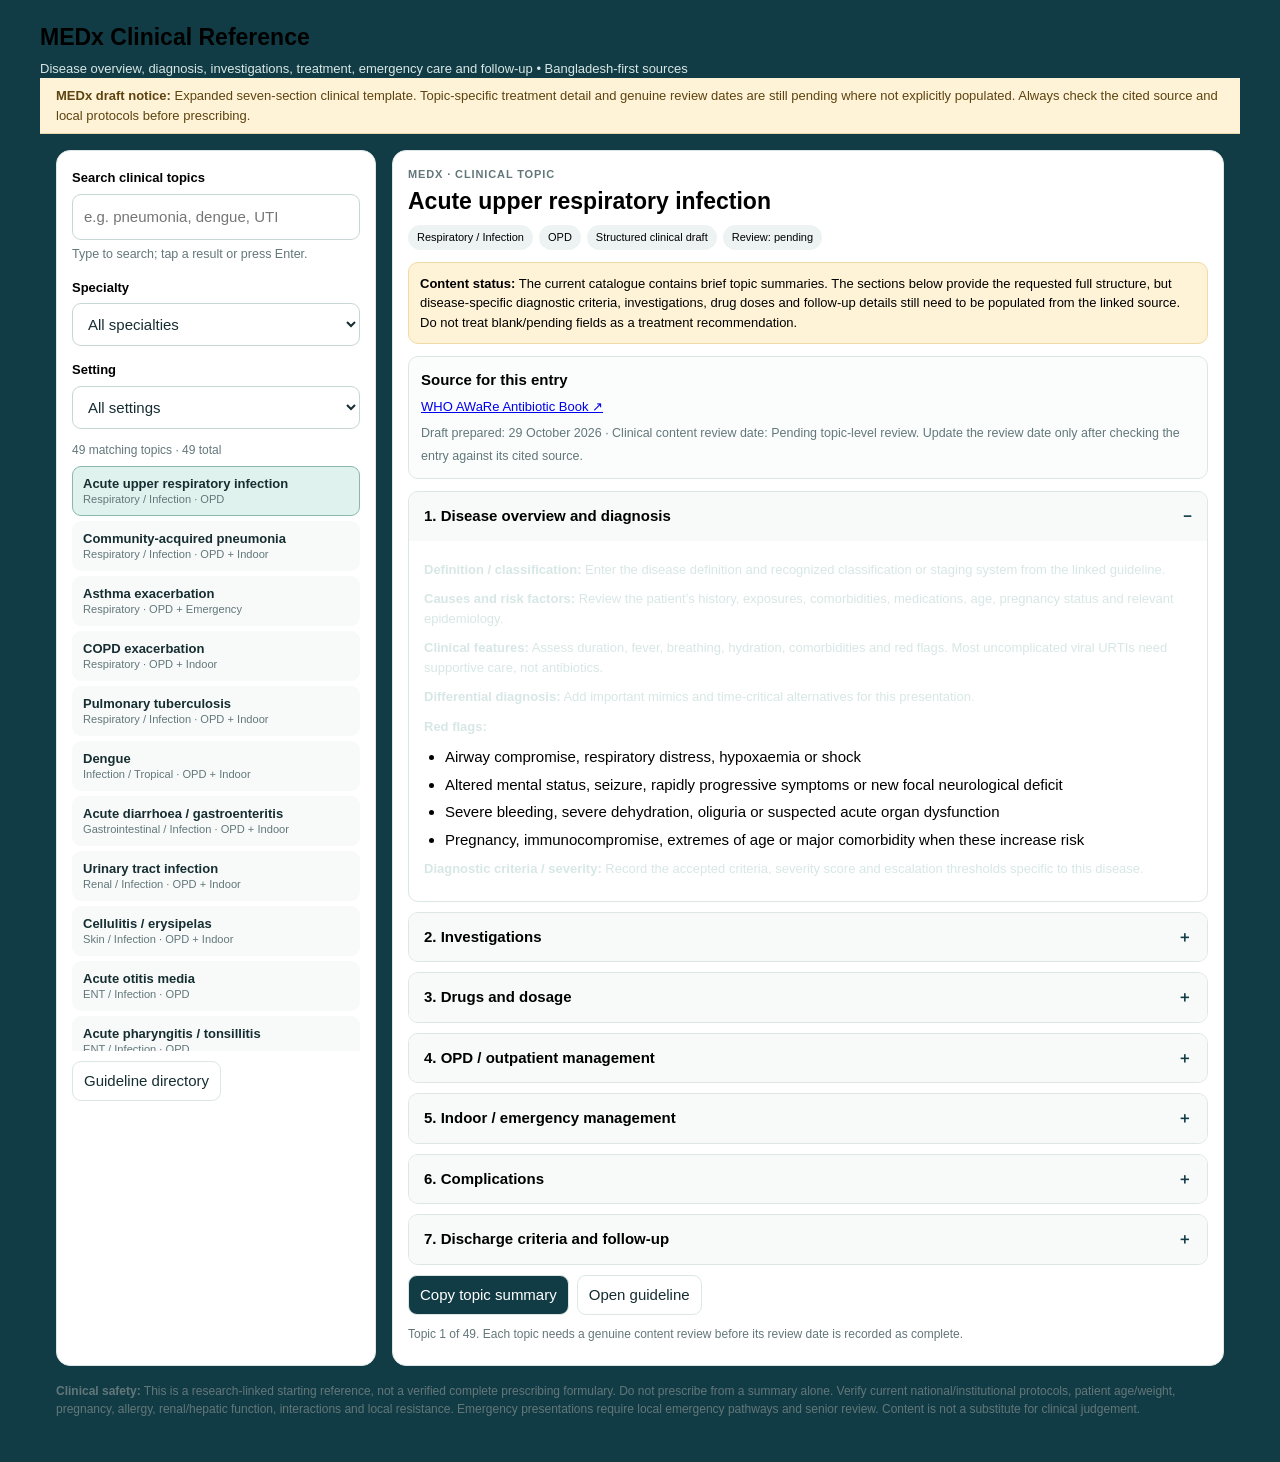
==== commit e1e670d5: "Update header text color to black" ====
--- a/index.html
+++ b/index.html
@@ -1,7 +1,7 @@
 <!doctype html><html lang="en"><head><meta charset="utf-8"><meta name="viewport" content="width=device-width,initial-scale=1"><meta name="theme-color" content="#123c45"><title>MEDx Clinical Reference — Expanded Clinical Template</title>
 <style>
 :root{--ink:#162d32;--muted:#63777a;--bg:#f1f6f5;--panel:#fff;--line:#dce7e5;--teal:#123c45;--pale:#e0f2ed;--amber:#fff3d7;--red:#8b2525}
-*{box-sizing:border-box}body{margin:0;background:var(--bg);color:var(--ink);font:15px/1.5 -apple-system,BlinkMacSystemFont,"Segoe UI",sans-serif}header{background:var(--teal);color:white;padding:20px max(16px,calc((100vw - 1200px)/2))}header h1{margin:0;font-size:23px}header p{margin:4px 0 0;color:#d7e7e5;font-size:13px}.wrap{max-width:1200px;margin:auto;padding:16px;display:grid;grid-template-columns:320px 1fr;gap:16px}.panel,.content{background:var(--panel);border:1px solid var(--line);border-radius:14px;padding:15px}.controls label{font-weight:700;font-size:13px}input,select{display:block;width:100%;padding:11px;border:1px solid #c7d7d5;border-radius:9px;margin:5px 0 12px;font:inherit;background:white;color:var(--ink)}.list{display:flex;flex-direction:column;gap:5px;max-height:65vh;overflow:auto}.item{cursor:pointer;text-align:left;background:#f7faf9;border:1px solid transparent;border-radius:9px;padding:9px 10px;color:var(--ink)}.item.active,.item:hover{background:var(--pale);border-color:#8bb7ad}.item strong{display:block;font-size:13px}.item small{color:var(--muted)}.count{font-size:12px;color:var(--muted);margin-bottom:7px}.kicker{font-size:11px;letter-spacing:.08em;text-transform:uppercase;color:var(--muted);font-weight:800}.content h2{margin:4px 0;font-size:23px;line-height:1.25}.meta{display:flex;flex-wrap:wrap;gap:6px;margin:10px 0}.tag{font-size:11px;background:#edf3f2;border-radius:20px;padding:4px 9px}.notice{background:var(--amber);border:1px solid #efdba6;border-radius:10px;padding:11px;font-size:13px;margin:12px 0}.tabs{display:flex;gap:7px;flex-wrap:wrap;margin:14px 0}.tab,button.action{border:1px solid var(--line);background:white;border-radius:9px;padding:8px 11px;cursor:pointer;color:var(--ink);font:inherit}.tab.active,button.action.primary{background:var(--teal);color:white}.section{padding:12px 0;border-top:1px solid var(--line)}.section h3{font-size:15px;margin:0 0 7px}.section p{margin:0}.source a,.sources a{color:#075e68;overflow-wrap:anywhere}.sources{display:grid;grid-template-columns:1fr 1fr;gap:9px}.sourcecard{border:1px solid var(--line);border-radius:10px;padding:11px}.sourcecard a{font-weight:700}.sourcecard small{display:block;color:var(--muted);margin-top:4px}.hidden{display:none}.footer{max-width:1200px;margin:auto;padding:0 16px 24px;color:var(--muted);font-size:12px}.toolbar{display:flex;gap:8px;flex-wrap:wrap;margin:10px 0}.empty{padding:35px;text-align:center;color:var(--muted)}.detail-section{padding:0;border:1px solid var(--line);border-radius:10px;margin:10px 0;overflow:hidden}.detail-section summary{cursor:pointer;list-style:none;padding:13px 15px;font-weight:800;background:#f7faf9}.detail-section summary::-webkit-details-marker{display:none}.detail-section summary:after{content:"＋";float:right;color:var(--teal)}.detail-section[open] summary:after{content:"−"}.detail-body{padding:12px 15px}.detail-body p{margin:7px 0 10px}.detail-body ul{padding-left:21px;margin:8px 0}.detail-body li{margin:5px 0}.review-card{border:1px solid var(--line);border-radius:10px;padding:12px;margin:12px 0;background:#fbfdfc}.review-card p{margin:5px 0}.review-card small{color:var(--muted)}.table-wrap{overflow-x:auto}table{border-collapse:collapse;width:100%;font-size:13px}th,td{border:1px solid var(--line);padding:8px;text-align:left;vertical-align:top}th{background:#f0f6f4}@media(max-width:760px){.wrap{grid-template-columns:1fr;padding:9px}.panel,.content{padding:12px}.list{max-height:230px}.sources{grid-template-columns:1fr}header{padding:17px}.content h2{font-size:21px}}
+*{box-sizing:border-box}body{margin:0;background:var(--bg);color:var(--ink);font:15px/1.5 -apple-system,BlinkMacSystemFont,"Segoe UI",sans-serif}header{background:var(--teal);color:black;padding:20px max(16px,calc((100vw - 1200px)/2))}header h1{margin:0;font-size:23px}header p{margin:4px 0 0;color:#d7e7e5;font-size:13px}.wrap{max-width:1200px;margin:auto;padding:16px;display:grid;grid-template-columns:320px 1fr;gap:16px}.panel,.content{background:var(--panel);border:1px solid var(--line);border-radius:14px;padding:15px}.controls label{font-weight:700;font-size:13px}input,select{display:block;width:100%;padding:11px;border:1px solid #c7d7d5;border-radius:9px;margin:5px 0 12px;font:inherit;background:white;color:var(--ink)}.list{display:flex;flex-direction:column;gap:5px;max-height:65vh;overflow:auto}.item{cursor:pointer;text-align:left;background:#f7faf9;border:1px solid transparent;border-radius:9px;padding:9px 10px;color:var(--ink)}.item.active,.item:hover{background:var(--pale);border-color:#8bb7ad}.item strong{display:block;font-size:13px}.item small{color:var(--muted)}.count{font-size:12px;color:var(--muted);margin-bottom:7px}.kicker{font-size:11px;letter-spacing:.08em;text-transform:uppercase;color:var(--muted);font-weight:800}.content h2{margin:4px 0;font-size:23px;line-height:1.25}.meta{display:flex;flex-wrap:wrap;gap:6px;margin:10px 0}.tag{font-size:11px;background:#edf3f2;border-radius:20px;padding:4px 9px}.notice{background:var(--amber);border:1px solid #efdba6;border-radius:10px;padding:11px;font-size:13px;margin:12px 0}.tabs{display:flex;gap:7px;flex-wrap:wrap;margin:14px 0}.tab,button.action{border:1px solid var(--line);background:white;border-radius:9px;padding:8px 11px;cursor:pointer;color:var(--ink);font:inherit}.tab.active,button.action.primary{background:var(--teal);color:white}.section{padding:12px 0;border-top:1px solid var(--line)}.section h3{font-size:15px;margin:0 0 7px}.section p{margin:0}.source a,.sources a{color:#075e68;overflow-wrap:anywhere}.sources{display:grid;grid-template-columns:1fr 1fr;gap:9px}.sourcecard{border:1px solid var(--line);border-radius:10px;padding:11px}.sourcecard a{font-weight:700}.sourcecard small{display:block;color:var(--muted);margin-top:4px}.hidden{display:none}.footer{max-width:1200px;margin:auto;padding:0 16px 24px;color:var(--muted);font-size:12px}.toolbar{display:flex;gap:8px;flex-wrap:wrap;margin:10px 0}.empty{padding:35px;text-align:center;color:var(--muted)}.detail-section{padding:0;border:1px solid var(--line);border-radius:10px;margin:10px 0;overflow:hidden}.detail-section summary{cursor:pointer;list-style:none;padding:13px 15px;font-weight:800;background:#f7faf9}.detail-section summary::-webkit-details-marker{display:none}.detail-section summary:after{content:"＋";float:right;color:var(--teal)}.detail-section[open] summary:after{content:"−"}.detail-body{padding:12px 15px}.detail-body p{margin:7px 0 10px}.detail-body ul{padding-left:21px;margin:8px 0}.detail-body li{margin:5px 0}.review-card{border:1px solid var(--line);border-radius:10px;padding:12px;margin:12px 0;background:#fbfdfc}.review-card p{margin:5px 0}.review-card small{color:var(--muted)}.table-wrap{overflow-x:auto}table{border-collapse:collapse;width:100%;font-size:13px}th,td{border:1px solid var(--line);padding:8px;text-align:left;vertical-align:top}th{background:#f0f6f4}@media(max-width:760px){.wrap{grid-template-columns:1fr;padding:9px}.panel,.content{padding:12px}.list{max-height:230px}.sources{grid-template-columns:1fr}header{padding:17px}.content h2{font-size:21px}}
 </style></head><body>
 <header><h1>MEDx Clinical Reference</h1><p>Disease overview, diagnosis, investigations, treatment, emergency care and follow-up • Bangladesh-first sources</p><div class="version-note" role="note" style="max-width:1200px;margin:0 auto;padding:8px 16px;background:#fff3d7;color:#5d4310;font-size:13px;border-bottom:1px solid #e8d7a8"><strong>MEDx draft notice:</strong> Expanded seven-section clinical template. Topic-specific treatment detail and genuine review dates are still pending where not explicitly populated. Always check the cited source and local protocols before prescribing.</div>
 <div class="wrap"><aside class="panel controls"><label for="search">Search clinical topics</label><input id="search" type="search" autocomplete="off" enterkeyhint="search" placeholder="e.g. pneumonia, dengue, UTI"><small style="display:block;color:var(--muted);margin:-7px 0 12px">Type to search; tap a result or press Enter.</small><label for="spec">Specialty</label><select id="spec"><option value="">All specialties</option></select><label for="setting">Setting</label><select id="setting"><option value="">All settings</option><option>OPD</option><option>OPD + Indoor</option><option>OPD + Emergency</option><option>Emergency</option><option>Emergency + Indoor</option><option>OPD + Indoor</option></select><div class="count" id="count"></div><div class="list" id="list"></div><div class="toolbar"><button class="action" id="allSources">Guideline directory</button></div></aside>
@@ -60,4 +60,4 @@
  $('copy').onclick=async()=>{let t=c.name+'\nSource: '+(c.source_name||'Pending')+' — '+(c.source_url||'')+'\nReview date: Pending topic-level review\nOPD summary: '+c.opd+'\nIndoor/emergency summary: '+c.indoor;try{await navigator.clipboard.writeText(t);$('copy').textContent='Copied'}catch(e){prompt('Copy topic summary:',t)}}
 }
 $('search').addEventListener('input',()=>{mode='opd';renderList();renderContent()});$('search').addEventListener('keydown',e=>{if(e.key==='Enter'){e.preventDefault();let a=getMatches();if(a.length)chooseTopic(a[0].id);else renderContent()}});$('spec').onchange=()=>{renderList();renderContent()};$('setting').onchange=()=>{renderList();renderContent()};$('allSources').onclick=sourcesPage;renderList();renderContent();
-</script></body></html>+</script></body></html>
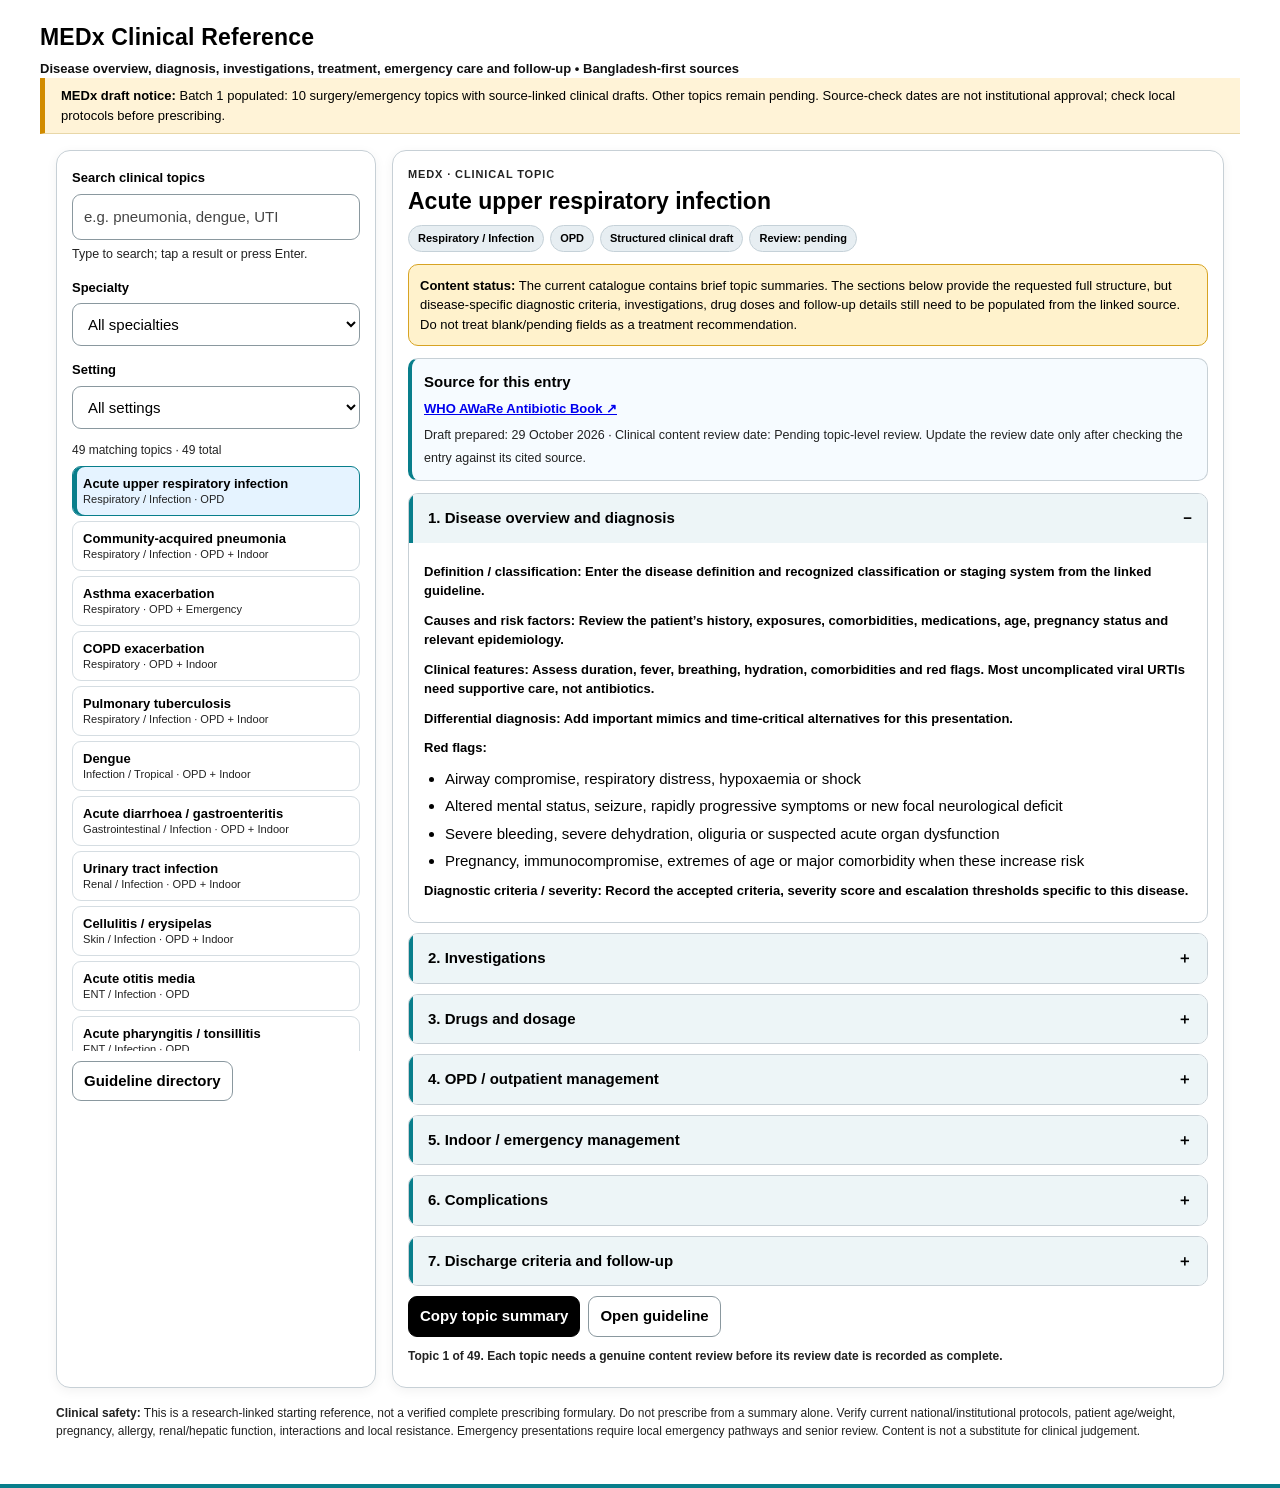
==== commit 0262a237: "Rename index.html. to index.html" ====
--- a/index.html
+++ b/index.html
@@ -1,14 +1,43 @@
-<!doctype html><html lang="en"><head><meta charset="utf-8"><meta name="viewport" content="width=device-width,initial-scale=1"><meta name="theme-color" content="#123c45"><title>MEDx Clinical Reference — Expanded Clinical Template</title>
+<!doctype html><html lang="en"><head><meta charset="utf-8"><meta name="viewport" content="width=device-width,initial-scale=1"><meta name="theme-color" content="#123c45"><title>MEDx Clinical Reference — Batch 1 Populated</title>
 <style>
 :root{--ink:#162d32;--muted:#63777a;--bg:#f1f6f5;--panel:#fff;--line:#dce7e5;--teal:#123c45;--pale:#e0f2ed;--amber:#fff3d7;--red:#8b2525}
-*{box-sizing:border-box}body{margin:0;background:var(--bg);color:var(--ink);font:15px/1.5 -apple-system,BlinkMacSystemFont,"Segoe UI",sans-serif}header{background:var(--teal);color:black;padding:20px max(16px,calc((100vw - 1200px)/2))}header h1{margin:0;font-size:23px}header p{margin:4px 0 0;color:#d7e7e5;font-size:13px}.wrap{max-width:1200px;margin:auto;padding:16px;display:grid;grid-template-columns:320px 1fr;gap:16px}.panel,.content{background:var(--panel);border:1px solid var(--line);border-radius:14px;padding:15px}.controls label{font-weight:700;font-size:13px}input,select{display:block;width:100%;padding:11px;border:1px solid #c7d7d5;border-radius:9px;margin:5px 0 12px;font:inherit;background:white;color:var(--ink)}.list{display:flex;flex-direction:column;gap:5px;max-height:65vh;overflow:auto}.item{cursor:pointer;text-align:left;background:#f7faf9;border:1px solid transparent;border-radius:9px;padding:9px 10px;color:var(--ink)}.item.active,.item:hover{background:var(--pale);border-color:#8bb7ad}.item strong{display:block;font-size:13px}.item small{color:var(--muted)}.count{font-size:12px;color:var(--muted);margin-bottom:7px}.kicker{font-size:11px;letter-spacing:.08em;text-transform:uppercase;color:var(--muted);font-weight:800}.content h2{margin:4px 0;font-size:23px;line-height:1.25}.meta{display:flex;flex-wrap:wrap;gap:6px;margin:10px 0}.tag{font-size:11px;background:#edf3f2;border-radius:20px;padding:4px 9px}.notice{background:var(--amber);border:1px solid #efdba6;border-radius:10px;padding:11px;font-size:13px;margin:12px 0}.tabs{display:flex;gap:7px;flex-wrap:wrap;margin:14px 0}.tab,button.action{border:1px solid var(--line);background:white;border-radius:9px;padding:8px 11px;cursor:pointer;color:var(--ink);font:inherit}.tab.active,button.action.primary{background:var(--teal);color:white}.section{padding:12px 0;border-top:1px solid var(--line)}.section h3{font-size:15px;margin:0 0 7px}.section p{margin:0}.source a,.sources a{color:#075e68;overflow-wrap:anywhere}.sources{display:grid;grid-template-columns:1fr 1fr;gap:9px}.sourcecard{border:1px solid var(--line);border-radius:10px;padding:11px}.sourcecard a{font-weight:700}.sourcecard small{display:block;color:var(--muted);margin-top:4px}.hidden{display:none}.footer{max-width:1200px;margin:auto;padding:0 16px 24px;color:var(--muted);font-size:12px}.toolbar{display:flex;gap:8px;flex-wrap:wrap;margin:10px 0}.empty{padding:35px;text-align:center;color:var(--muted)}.detail-section{padding:0;border:1px solid var(--line);border-radius:10px;margin:10px 0;overflow:hidden}.detail-section summary{cursor:pointer;list-style:none;padding:13px 15px;font-weight:800;background:#f7faf9}.detail-section summary::-webkit-details-marker{display:none}.detail-section summary:after{content:"＋";float:right;color:var(--teal)}.detail-section[open] summary:after{content:"−"}.detail-body{padding:12px 15px}.detail-body p{margin:7px 0 10px}.detail-body ul{padding-left:21px;margin:8px 0}.detail-body li{margin:5px 0}.review-card{border:1px solid var(--line);border-radius:10px;padding:12px;margin:12px 0;background:#fbfdfc}.review-card p{margin:5px 0}.review-card small{color:var(--muted)}.table-wrap{overflow-x:auto}table{border-collapse:collapse;width:100%;font-size:13px}th,td{border:1px solid var(--line);padding:8px;text-align:left;vertical-align:top}th{background:#f0f6f4}@media(max-width:760px){.wrap{grid-template-columns:1fr;padding:9px}.panel,.content{padding:12px}.list{max-height:230px}.sources{grid-template-columns:1fr}header{padding:17px}.content h2{font-size:21px}}
+*{box-sizing:border-box}body{margin:0;background:var(--bg);color:var(--ink);font:15px/1.5 -apple-system,BlinkMacSystemFont,"Segoe UI",sans-serif}header{background:var(--teal);color:white;padding:20px max(16px,calc((100vw - 1200px)/2))}header h1{margin:0;font-size:23px}header p{margin:4px 0 0;color:#d7e7e5;font-size:13px}.wrap{max-width:1200px;margin:auto;padding:16px;display:grid;grid-template-columns:320px 1fr;gap:16px}.panel,.content{background:var(--panel);border:1px solid var(--line);border-radius:14px;padding:15px}.controls label{font-weight:700;font-size:13px}input,select{display:block;width:100%;padding:11px;border:1px solid #c7d7d5;border-radius:9px;margin:5px 0 12px;font:inherit;background:white;color:var(--ink)}.list{display:flex;flex-direction:column;gap:5px;max-height:65vh;overflow:auto}.item{cursor:pointer;text-align:left;background:#f7faf9;border:1px solid transparent;border-radius:9px;padding:9px 10px;color:var(--ink)}.item.active,.item:hover{background:var(--pale);border-color:#8bb7ad}.item strong{display:block;font-size:13px}.item small{color:var(--muted)}.count{font-size:12px;color:var(--muted);margin-bottom:7px}.kicker{font-size:11px;letter-spacing:.08em;text-transform:uppercase;color:var(--muted);font-weight:800}.content h2{margin:4px 0;font-size:23px;line-height:1.25}.meta{display:flex;flex-wrap:wrap;gap:6px;margin:10px 0}.tag{font-size:11px;background:#edf3f2;border-radius:20px;padding:4px 9px}.notice{background:var(--amber);border:1px solid #efdba6;border-radius:10px;padding:11px;font-size:13px;margin:12px 0}.tabs{display:flex;gap:7px;flex-wrap:wrap;margin:14px 0}.tab,button.action{border:1px solid var(--line);background:white;border-radius:9px;padding:8px 11px;cursor:pointer;color:var(--ink);font:inherit}.tab.active,button.action.primary{background:var(--teal);color:white}.section{padding:12px 0;border-top:1px solid var(--line)}.section h3{font-size:15px;margin:0 0 7px}.section p{margin:0}.source a,.sources a{color:#075e68;overflow-wrap:anywhere}.sources{display:grid;grid-template-columns:1fr 1fr;gap:9px}.sourcecard{border:1px solid var(--line);border-radius:10px;padding:11px}.sourcecard a{font-weight:700}.sourcecard small{display:block;color:var(--muted);margin-top:4px}.hidden{display:none}.footer{max-width:1200px;margin:auto;padding:0 16px 24px;color:var(--muted);font-size:12px}.toolbar{display:flex;gap:8px;flex-wrap:wrap;margin:10px 0}.empty{padding:35px;text-align:center;color:var(--muted)}.detail-section{padding:0;border:1px solid var(--line);border-radius:10px;margin:10px 0;overflow:hidden}.detail-section summary{cursor:pointer;list-style:none;padding:13px 15px;font-weight:800;background:#f7faf9}.detail-section summary::-webkit-details-marker{display:none}.detail-section summary:after{content:"＋";float:right;color:var(--teal)}.detail-section[open] summary:after{content:"−"}.detail-body{padding:12px 15px}.detail-body p{margin:7px 0 10px}.detail-body ul{padding-left:21px;margin:8px 0}.detail-body li{margin:5px 0}.review-card{border:1px solid var(--line);border-radius:10px;padding:12px;margin:12px 0;background:#fbfdfc}.review-card p{margin:5px 0}.review-card small{color:var(--muted)}.table-wrap{overflow-x:auto}table{border-collapse:collapse;width:100%;font-size:13px}th,td{border:1px solid var(--line);padding:8px;text-align:left;vertical-align:top}th{background:#f0f6f4}@media(max-width:760px){.wrap{grid-template-columns:1fr;padding:9px}.panel,.content{padding:12px}.list{max-height:230px}.sources{grid-template-columns:1fr}header{padding:17px}.content h2{font-size:21px}}
+
+/* High-contrast black typography refresh */
+:root{--ink:#000000;--muted:#222222;--bg:#f3f6f8;--panel:#ffffff;--line:#c7d0d6;--teal:#000000;--pale:#e5f3ff;--amber:#fff2cc;--red:#8b0000}
+body{color:#000000;background:var(--bg)}
+header{background:#ffffff;color:#000000;border-bottom:4px solid #087e8b}
+header h1{color:#000000;font-weight:850;letter-spacing:.2px}
+header p{color:#111111;font-weight:600}
+.version-note{color:#000000!important;border-left:5px solid #d18b00}
+.panel,.content{border-color:#c7d0d6;box-shadow:0 3px 12px rgba(0,0,0,.055)}
+.controls label,.kicker,.count,.item,.item strong,.item small,.content h2,.section h3,.detail-section summary,.detail-body,.detail-body p,.detail-body li,.review-card,.review-card small,.footer,th,td,.tag{color:#000000}
+.item{background:#ffffff;border-color:#d5dde2}
+.item.active,.item:hover{background:#e5f3ff;border-color:#087e8b;box-shadow:inset 4px 0 #087e8b}
+.item strong{font-weight:800}
+.item small,.count,.kicker,.footer,.sourcecard small,.review-card small{color:#222222}
+input,select{color:#000000;border:1.5px solid #8a989f;background:#ffffff}
+input::placeholder{color:#444444;opacity:1}
+.tab,button.action{color:#000000;border:1.5px solid #8a989f;font-weight:650}
+.tab.active,button.action.primary{background:#000000;color:#ffffff;border-color:#000000}
+.section h3{font-weight:850}
+.source a,.sources a,.sourcecard a{color:#000000;text-decoration:underline;text-decoration-thickness:1.5px;text-underline-offset:2px;font-weight:800}
+.detail-section{border-color:#c7d0d6}
+.detail-section summary{background:#edf5f7;font-weight:850;border-left:4px solid #087e8b}
+.detail-section summary:after{color:#000000}
+.review-card{background:#f6fbff;border-left:4px solid #087e8b}
+.tag{background:#e7eef2;border:1px solid #c5d1d8;font-weight:700}
+th{background:#e7eef2;font-weight:850}
+.notice{color:#000000;background:#fff2cc;border-color:#d7a323}
+.empty{color:#000000}
+@media (prefers-contrast:more){body,.content,.panel,.detail-body{color:#000000} .item,.detail-section summary{border-color:#000000}}
 </style></head><body>
-<header><h1>MEDx Clinical Reference</h1><p>Disease overview, diagnosis, investigations, treatment, emergency care and follow-up • Bangladesh-first sources</p><div class="version-note" role="note" style="max-width:1200px;margin:0 auto;padding:8px 16px;background:#fff3d7;color:#5d4310;font-size:13px;border-bottom:1px solid #e8d7a8"><strong>MEDx draft notice:</strong> Expanded seven-section clinical template. Topic-specific treatment detail and genuine review dates are still pending where not explicitly populated. Always check the cited source and local protocols before prescribing.</div>
+<header><h1>MEDx Clinical Reference</h1><p>Disease overview, diagnosis, investigations, treatment, emergency care and follow-up • Bangladesh-first sources</p><div class="version-note" role="note" style="max-width:1200px;margin:0 auto;padding:8px 16px;background:#fff3d7;color:#5d4310;font-size:13px;border-bottom:1px solid #e8d7a8"><strong>MEDx draft notice:</strong> Batch 1 populated: 10 surgery/emergency topics with source-linked clinical drafts. Other topics remain pending. Source-check dates are not institutional approval; check local protocols before prescribing.</div>
 <div class="wrap"><aside class="panel controls"><label for="search">Search clinical topics</label><input id="search" type="search" autocomplete="off" enterkeyhint="search" placeholder="e.g. pneumonia, dengue, UTI"><small style="display:block;color:var(--muted);margin:-7px 0 12px">Type to search; tap a result or press Enter.</small><label for="spec">Specialty</label><select id="spec"><option value="">All specialties</option></select><label for="setting">Setting</label><select id="setting"><option value="">All settings</option><option>OPD</option><option>OPD + Indoor</option><option>OPD + Emergency</option><option>Emergency</option><option>Emergency + Indoor</option><option>OPD + Indoor</option></select><div class="count" id="count"></div><div class="list" id="list"></div><div class="toolbar"><button class="action" id="allSources">Guideline directory</button></div></aside>
 <section class="content" id="content" aria-live="polite"></section></div>
 <div class="footer"><b>Clinical safety:</b> This is a research-linked starting reference, not a verified complete prescribing formulary. Do not prescribe from a summary alone. Verify current national/institutional protocols, patient age/weight, pregnancy, allergy, renal/hepatic function, interactions and local resistance. Emergency presentations require local emergency pathways and senior review. Content is not a substitute for clinical judgement.</div>
 <script>
-const DB={"conditions":[{"id":"c1","name":"Acute upper respiratory infection","specialty":"Respiratory / Infection","setting":"OPD","opd":"Assess duration, fever, breathing, hydration, comorbidities and red flags. Most uncomplicated viral URTIs need supportive care, not antibiotics.","indoor":"Admit/escalate for respiratory distress, hypoxaemia, sepsis, inability to maintain hydration, or high-risk deterioration.","source_name":"WHO AWaRe Antibiotic Book","source_url":"https://www.who.int/publications/i/item/9789240062382"},{"id":"c2","name":"Community-acquired pneumonia","specialty":"Respiratory / Infection","setting":"OPD + Indoor","opd":"Assess vitals, SpO₂, severity, comorbidities and oral intake. Use local CAP guidance for tests, antibiotic selection and duration; give explicit return precautions.","indoor":"Assess oxygenation/sepsis, investigate as appropriate, start empiric treatment per local protocol and review cultures/response for de-escalation.","source_name":"WHO AWaRe Antibiotic Book","source_url":"https://www.who.int/publications/i/item/9789240062382"},{"id":"c3","name":"Asthma exacerbation","specialty":"Respiratory","setting":"OPD + Emergency","opd":"Assess speech, work of breathing, RR, pulse, SpO₂ and peak flow if available. Treat per current asthma guideline, reassess response, review inhaler technique and controller plan.","indoor":"Escalate immediately for exhaustion, altered consciousness, silent chest, cyanosis or deteriorating oxygenation; monitor and follow the local acute asthma pathway.","source_name":"GINA Strategy Reports","source_url":"https://ginasthma.org/reports/"},{"id":"c4","name":"COPD exacerbation","specialty":"Respiratory","setting":"OPD + Indoor","opd":"Assess respiratory distress, SpO₂, baseline status and mimics. Use guideline-based bronchodilator/steroid/antibiotic decisions; antibiotics are not automatic for every exacerbation.","indoor":"Check blood gas if respiratory failure suspected; use controlled oxygen when indicated, monitor for hypercapnia/acidosis and assess need for ventilatory support.","source_name":"GOLD Reports","source_url":"https://goldcopd.org/"},{"id":"c5","name":"Pulmonary tuberculosis","specialty":"Respiratory / Infection","setting":"OPD + Indoor","opd":"Follow national TB diagnostic algorithm; assess cough, haemoptysis, weight loss, fever, contact history and infection-control needs. Do not start an ad hoc regimen.","indoor":"Assess severity, complications and infectiousness; use national TB programme pathways, microbiology/drug-susceptibility results and treatment support.","source_name":"Bangladesh National TB Programme / WHO","source_url":"https://www.who.int/teams/global-tuberculosis-programme"},{"id":"c6","name":"Dengue","specialty":"Infection / Tropical","setting":"OPD + Indoor","opd":"Assess illness day, warning signs, hydration, perfusion, urine output and comorbidities. Give return precautions and arrange illness-day-appropriate follow-up; avoid medicines that increase bleeding risk.","indoor":"Admit/escalate for shock, significant bleeding, respiratory distress/fluid accumulation or severe organ involvement. Titrate fluids to physiology with repeated reassessment.","source_name":"Bangladesh DGHS — National Guideline for Clinical Management of Dengue (5th Edition, 2025)","source_url":"https://dghs.gov.bd/pages/static-pages/6922e05c933eb65569e26afe"},{"id":"c7","name":"Acute diarrhoea / gastroenteritis","specialty":"Gastrointestinal / Infection","setting":"OPD + Indoor","opd":"Assess dehydration, blood in stool, fever, pain, duration and risk factors. Prioritize oral rehydration and nutrition; avoid routine antibiotics when not indicated.","indoor":"Protocolized rehydration; monitor perfusion, urine output and electrolytes when indicated; investigate severe, bloody, persistent or high-risk presentations.","source_name":"WHO diarrhoeal disease","source_url":"https://www.who.int/news-room/fact-sheets/detail/diarrhoeal-disease"},{"id":"c8","name":"Urinary tract infection","specialty":"Renal / Infection","setting":"OPD + Indoor","opd":"Distinguish lower UTI from pyelonephritis, pregnancy, obstruction and complicated infection. Culture when indicated and choose treatment using local susceptibility guidance.","indoor":"Assess sepsis, obstruction, AKI and inability to take oral therapy; culture when feasible, start empiric treatment based on severity/local antibiogram and narrow to results.","source_name":"WHO AWaRe Antibiotic Book","source_url":"https://www.who.int/publications/i/item/9789240062382"},{"id":"c9","name":"Cellulitis / erysipelas","specialty":"Skin / Infection","setting":"OPD + Indoor","opd":"Assess spread, systemic symptoms, abscess, diabetes and immune status. Choose antibiotic per local guidance and review if worsening or not improving.","indoor":"Rapid progression, pain out of proportion, bullae, necrosis or systemic toxicity require urgent senior/surgical assessment; treat severe infection via local protocol.","source_name":"Bangladesh STG on antibiotic use","source_url":"https://amr.cdc.gov.bd/wp-content/uploads/2018/10/STG-guideline-for-antimicrobial-use-version-1.0-date-1-december21.pdf"},{"id":"c10","name":"Acute otitis media","specialty":"ENT / Infection","setting":"OPD","opd":"Assess otoscopy, severity, duration, age, complications and allergy. Analgesia and observation may be appropriate in selected patients; use current local antibiotic guidance.","indoor":"Escalate for mastoiditis, facial palsy, meningism, severe systemic illness or complications; select inpatient therapy with ENT/microbiology input.","source_name":"WHO AWaRe Antibiotic Book","source_url":"https://www.who.int/publications/i/item/9789240062382"},{"id":"c11","name":"Acute pharyngitis / tonsillitis","specialty":"ENT / Infection","setting":"OPD","opd":"Assess airway, hydration, abscess signs and likelihood of streptococcal disease; avoid antibiotics for clearly viral illness and follow local testing/treatment guidance.","indoor":"Admit/escalate for airway compromise, peritonsillar/deep-neck infection, inability to swallow fluids, sepsis or serious complications.","source_name":"WHO AWaRe Antibiotic Book","source_url":"https://www.who.int/publications/i/item/9789240062382"},{"id":"c12","name":"Acute sinusitis","specialty":"ENT / Infection","setting":"OPD","opd":"Assess duration, severe symptoms, unilateral findings and orbital/neurological red flags. Many cases are viral; use local criteria for antibiotic consideration.","indoor":"Urgent hospital/ENT review for orbital swelling, visual change, severe frontal headache, meningism, focal neurological signs or sepsis.","source_name":"WHO AWaRe Antibiotic Book","source_url":"https://www.who.int/publications/i/item/9789240062382"},{"id":"c13","name":"Acute meningitis","specialty":"Neurology / Infection / Emergency","setting":"Emergency","opd":"Suspected meningitis is not routine OPD care: arrange emergency transfer/admission immediately. Do not wait for the full classic symptom pattern.","indoor":"Stabilize ABCs; obtain cultures and perform LP only when safe and without delaying time-critical treatment. Start empiric therapy promptly per current age-specific local protocol.","source_name":"WHO meningitis guideline (2025)","source_url":"https://www.who.int/publications/i/item/9789240108042"},{"id":"c14","name":"Sepsis","specialty":"Emergency / Multisystem","setting":"Emergency + Indoor","opd":"If suspected with instability, altered mental status, poor perfusion or respiratory distress, arrange emergency assessment. Screening scores do not replace clinical judgment.","indoor":"Immediate ABC assessment, monitoring, IV access, urgent senior review, appropriate cultures/lactate without delaying time-critical antimicrobials, source control and repeated reassessment.","source_name":"Surviving Sepsis Campaign","source_url":"https://www.sccm.org/SurvivingSepsisCampaign/Guidelines/Adult-Patients"},{"id":"c15","name":"Acute coronary syndrome","specialty":"Cardiovascular / Emergency","setting":"Emergency + Indoor","opd":"Suspected ACS is not routine OPD treatment. Arrange emergency assessment; obtain ECG promptly if available without delaying transfer.","indoor":"Activate local ACS pathway; serial ECG/troponin, risk assessment, antithrombotic and reperfusion decisions per current protocol and contraindications.","source_name":"NICE Acute Coronary Syndromes","source_url":"https://www.nice.org.uk/guidance/ng185"},{"id":"c16","name":"Heart failure exacerbation","specialty":"Cardiovascular","setting":"OPD + Indoor","opd":"Assess dyspnoea, orthopnoea, oedema, weight change, vitals, SpO₂, medication adherence and precipitating factors. Unstable patients need emergency assessment.","indoor":"Monitor oxygenation, renal function, electrolytes and fluid status; treat precipitant and congestion per current guideline; escalate for shock, severe hypoxaemia or arrhythmia.","source_name":"ESC Clinical Practice Guidelines","source_url":"https://www.escardio.org/Guidelines/Clinical-Practice-Guidelines"},{"id":"c17","name":"Hypertension","specialty":"Cardiovascular","setting":"OPD + Emergency","opd":"Confirm BP with correct technique/repeat measurement; assess risk, adherence, medicines and target-organ disease. Use national guideline for individualized long-term therapy.","indoor":"Severe BP with acute target-organ injury is an emergency. Avoid precipitous reduction unless the specific emergency protocol indicates it.","source_name":"WHO hypertension guideline","source_url":"https://www.who.int/publications/i/item/9789240033986"},{"id":"c18","name":"Type 2 diabetes","specialty":"Endocrine / Metabolic","setting":"OPD + Indoor","opd":"Confirm diagnosis; assess HbA1c/glucose, BP, lipids, renal function and complications. Individualize lifestyle and medication plan for comorbidity, affordability and hypoglycaemia risk.","indoor":"Assess DKA/HHS, infection, dehydration, altered mental status and hypoglycaemia. Use a monitored inpatient protocol and make a safe medication/discharge plan.","source_name":"DGHS Bangladesh publications","source_url":"https://dghs.gov.bd/pages/publications"},{"id":"c19","name":"Hypoglycaemia","specialty":"Endocrine / Emergency","setting":"Emergency + Indoor","opd":"Check glucose immediately in symptomatic or altered patients; identify insulin/sulfonylurea use, missed meals and precipitating illness. Treat promptly per protocol and recheck.","indoor":"If consciousness impaired, treat via emergency protocol and protect airway; monitor recurrence, review medication/renal function and investigate prolonged or recurrent episodes.","source_name":"WHO / local emergency protocol","source_url":"https://www.who.int/health-topics/diabetes"},{"id":"c20","name":"Diabetic ketoacidosis / hyperosmolar state","specialty":"Endocrine / Emergency","setting":"Emergency + Indoor","opd":"Suspected DKA/HHS requires urgent hospital assessment, not routine OPD treatment. Check glucose, ketones, electrolytes, renal function and acid-base status.","indoor":"Use a monitored institutional protocol for fluids, insulin, potassium and precipitant treatment; serially reassess glucose, electrolytes, osmolality/ketones and mental status.","source_name":"NICE guidance library","source_url":"https://www.nice.org.uk/guidance/published?ngt=NICE+guidelines"},{"id":"c21","name":"Acute kidney injury","specialty":"Renal","setting":"OPD + Indoor","opd":"Assess baseline/current creatinine, urine output, volume status, BP, infection/obstruction and nephrotoxic medicines. Urgent evaluation for oliguria, severe AKI or suspected complications.","indoor":"Check potassium/acid-base status, fluid status and obstruction; adjust medicines and seek urgent renal support for refractory complications or fluid overload.","source_name":"NICE AKI guideline","source_url":"https://www.nice.org.uk/guidance/ng148"},{"id":"c22","name":"Chronic kidney disease","specialty":"Renal","setting":"OPD + Indoor","opd":"Confirm chronicity; stage with eGFR and albuminuria; assess BP, diabetes, medicines, anaemia and cardiovascular risk. Review renal dosing and follow-up interval.","indoor":"Admit for acute complications such as pulmonary oedema, dangerous electrolyte disturbance, severe acidosis or uraemic complications; coordinate nephrology care.","source_name":"KDIGO Guidelines","source_url":"https://kdigo.org/guidelines/"},{"id":"c23","name":"Anaemia","specialty":"Haematology","setting":"OPD + Indoor","opd":"Assess symptoms, bleeding, pregnancy, diet and chronic disease. Use CBC indices and targeted investigations; do not prescribe iron for every low Hb without considering cause.","indoor":"Stabilize significant bleeding/instability. Transfusion decisions depend on symptoms, haemodynamics, comorbidity and current guidance—not Hb alone.","source_name":"WHO anaemia information","source_url":"https://www.who.int/health-topics/anaemia"},{"id":"c24","name":"Upper GI bleeding","specialty":"Gastrointestinal / Emergency","setting":"Emergency + Indoor","opd":"Haematemesis, melaena, syncope or shock needs emergency referral, not routine OPD care. Assess haemodynamics, medicines and bleeding risk.","indoor":"Resuscitate and risk-stratify; arrange urgent endoscopy and cause-specific treatment per institutional GI-bleed pathway; review antithrombotic medicines.","source_name":"NICE guidance library","source_url":"https://www.nice.org.uk/guidance/published?ngt=NICE+guidelines"},{"id":"c25","name":"Dyspepsia / peptic ulcer disease","specialty":"Gastrointestinal","setting":"OPD + Indoor","opd":"Screen for bleeding, dysphagia, persistent vomiting, weight loss, anaemia and NSAID use. Consider H. pylori testing or acid suppression per local guidance.","indoor":"Bleeding, suspected perforation or obstruction requires emergency hospital management, stabilization and specialist pathway.","source_name":"ACG Clinical Guidelines","source_url":"https://gi.org/clinical-guidelines/"},{"id":"c26","name":"Acute appendicitis","specialty":"General Surgery / Emergency","setting":"Emergency + Indoor","opd":"Suspected appendicitis requires timely surgical assessment; assess pain progression, peritonism, fever and pregnancy differential. Avoid delaying referral for nonessential tests.","indoor":"NPO as appropriate, analgesia/fluids, labs/imaging according to pathway, surgical review and antibiotics when indicated by local perioperative protocol.","source_name":"WSES Guidelines","source_url":"https://www.wses.org.uk/guidelines/"},{"id":"c27","name":"Acute cholecystitis","specialty":"General Surgery / Gastrointestinal","setting":"Emergency + Indoor","opd":"Assess RUQ pain, fever, jaundice, sepsis and pancreatitis/cholangitis differentials. Arrange timely hospital assessment and imaging.","indoor":"Supportive care, antibiotics when indicated and early surgical review per current local pathway; urgent escalation for cholangitis, sepsis or organ dysfunction.","source_name":"WSES Guidelines","source_url":"https://www.wses.org.uk/guidelines/"},{"id":"c28","name":"Acute pancreatitis","specialty":"Gastrointestinal / Emergency","setting":"Emergency + Indoor","opd":"Suspected acute pancreatitis requires hospital assessment; assess pain, vomiting, dehydration and cause (gallstones, alcohol, medicines, triglycerides).","indoor":"Monitor severity and organ failure; provide protocolized fluids/analgesia/nutrition, investigate cause and avoid routine prophylactic antibiotics without indication.","source_name":"ACG Clinical Guidelines","source_url":"https://gi.org/clinical-guidelines/"},{"id":"c29","name":"Stroke (suspected)","specialty":"Neurology / Emergency","setting":"Emergency + Indoor","opd":"Sudden focal neurological deficit is time-critical: note last-known-well and activate emergency stroke transfer. Check glucose; do not delay referral.","indoor":"Urgent brain imaging and stroke-team assessment; reperfusion eligibility and BP/antithrombotic decisions must follow current stroke protocol.","source_name":"AHA/ASA Guidelines","source_url":"https://www.ahajournals.org/journal/str"},{"id":"c30","name":"Seizure / status epilepticus","specialty":"Neurology / Emergency","setting":"Emergency + Indoor","opd":"Protect from injury, time the seizure, check glucose and airway/breathing. First seizure, prolonged seizure, repeated seizures without recovery or pregnancy needs emergency care.","indoor":"Status epilepticus is an emergency: follow institutional seizure algorithm, secure airway/monitoring, treat reversible causes and investigate precipitant.","source_name":"NICE epilepsy guidance","source_url":"https://www.nice.org.uk/guidance/ng217"},{"id":"c31","name":"Anaphylaxis","specialty":"Emergency / Allergy","setting":"Emergency","opd":"Recognize sudden airway/breathing/circulatory compromise after likely trigger; do not wait for skin signs. Activate emergency response.","indoor":"Immediate intramuscular adrenaline/epinephrine and ABC support according to local protocol; monitor, prepare for escalation and arrange observation/follow-up.","source_name":"Resuscitation Council UK guidance","source_url":"https://www.resus.org.uk/library/additional-guidance/guidance-anaphylaxis"},{"id":"c32","name":"Acute asthma in children","specialty":"Paediatrics / Respiratory","setting":"OPD + Emergency","opd":"Assess age-appropriate work of breathing, speech/feeding, SpO₂, hydration and prior severe attacks. Follow current paediatric asthma pathway.","indoor":"Urgent escalation for exhaustion, cyanosis, altered consciousness, silent chest or poor response; use age/weight-specific protocol and reassess frequently.","source_name":"GINA Strategy Reports","source_url":"https://ginasthma.org/reports/"},{"id":"c33","name":"Childhood pneumonia","specialty":"Paediatrics / Infection","setting":"OPD + Indoor","opd":"Assess age, respiratory rate/work, SpO₂, feeding, hydration, danger signs and malnutrition. Use current Bangladesh/WHO age-specific algorithm.","indoor":"Admit for danger signs, hypoxaemia, severe respiratory distress, inability to feed or complications; choose treatment by age, severity and current guideline.","source_name":"WHO child pneumonia/diarrhoea guidance","source_url":"https://www.who.int/health-topics/pneumonia"},{"id":"c34","name":"Otitis externa","specialty":"ENT","setting":"OPD","opd":"Assess ear canal, pain, discharge, diabetes/immunosuppression and tympanic membrane when visible. Avoid unneeded systemic antibiotics; choose local treatment per guideline.","indoor":"Urgent specialist review for systemic illness, spread, cranial neuropathy, severe pain in high-risk patient or suspected invasive disease.","source_name":"NICE guidance library","source_url":"https://www.nice.org.uk/guidance/published?ngt=NICE+guidelines"},{"id":"c35","name":"Scabies","specialty":"Dermatology / Infection","setting":"OPD","opd":"Look for typical itch/distribution and household clustering; consider mimics. Treat patient and close contacts simultaneously using locally available guideline-recommended therapy; provide laundering/contact advice.","indoor":"Consider admission/specialist input for crusted scabies, severe secondary infection, immunocompromise or outbreak-control needs.","source_name":"WHO scabies information","source_url":"https://www.who.int/news-room/fact-sheets/detail/scabies"},{"id":"c36","name":"Eczema / atopic dermatitis","specialty":"Dermatology","setting":"OPD","opd":"Assess severity, infection, triggers, sleep impact and prior treatment. Use emollients and site/severity-appropriate anti-inflammatory therapy per current guideline.","indoor":"Escalate for widespread severe disease, eczema herpeticum, systemic infection or failure of appropriate treatment; refer when diagnosis is uncertain or severe/refractory.","source_name":"NICE guidance library","source_url":"https://www.nice.org.uk/guidance/published?ngt=NICE+guidelines"},{"id":"c37","name":"Osteoarthritis","specialty":"Musculoskeletal / Orthopaedics","setting":"OPD","opd":"Assess pain/function, red flags, trauma, inflammatory features and alternative diagnoses. Prioritize education, exercise/physiotherapy and weight management where relevant.","indoor":"Urgent evaluation for hot swollen joint with fever, acute inability to bear weight after injury, neurovascular compromise or suspected fracture/infection.","source_name":"NICE osteoarthritis guidance","source_url":"https://www.nice.org.uk/guidance/ng226"},{"id":"c38","name":"Low back pain","specialty":"Musculoskeletal / Orthopaedics","setting":"OPD + Emergency","opd":"Screen for cauda equina, progressive neurological deficit, cancer/infection/fracture risks and systemic illness. Encourage appropriate activity when no red flags.","indoor":"Emergency MRI/specialist assessment for suspected cauda equina or serious pathology; treat cause-specific disease and avoid routine imaging in uncomplicated cases.","source_name":"NICE low back pain/sciatica","source_url":"https://www.nice.org.uk/guidance/ng59"},{"id":"c39","name":"Fracture / acute limb injury","specialty":"Emergency / Orthopaedics","setting":"Emergency + Indoor","opd":"Assess mechanism, open wound, deformity, skin, distal pulses, capillary refill, sensation and motor function; document neurovascular status before/after splinting.","indoor":"Open fracture, compartment syndrome, vascular compromise, dislocation or threatened skin needs urgent orthopaedic care; analgesia, immobilization, imaging and antibiotics/tetanus per trauma protocol.","source_name":"NICE trauma guidance","source_url":"https://www.nice.org.uk/guidance/published?ngt=NICE+guidelines"},{"id":"c40","name":"Deep vein thrombosis / pulmonary embolism","specialty":"Vascular / Emergency","setting":"OPD + Emergency","opd":"Assess clinical probability and red flags; use validated pathway for D-dimer/imaging rather than symptoms alone. Suspected PE with instability is an emergency.","indoor":"Urgent imaging/anticoagulation decisions per protocol, considering bleeding risk, renal function, pregnancy and haemodynamic status.","source_name":"NICE venous thromboembolic diseases","source_url":"https://www.nice.org.uk/guidance/ng158"},{"id":"c41","name":"Pregnancy with vaginal bleeding","specialty":"Obstetrics / Emergency","setting":"Emergency + Indoor","opd":"Assess gestational age, pain, bleeding amount, syncope and haemodynamic stability; urgent referral if pregnancy-related bleeding is significant or ectopic pregnancy possible.","indoor":"Stabilize ABCs, determine pregnancy location/viability and manage ectopic/miscarriage/late-pregnancy bleeding using obstetric emergency protocol.","source_name":"NICE ectopic pregnancy and miscarriage","source_url":"https://www.nice.org.uk/guidance/ng126"},{"id":"c42","name":"Pre-eclampsia / eclampsia","specialty":"Obstetrics / Emergency","setting":"Emergency + Indoor","opd":"Pregnancy/postpartum hypertension with headache, visual symptoms, epigastric pain or seizure is an emergency; arrange immediate obstetric assessment.","indoor":"Maternal stabilization, seizure/BP management, labs and fetal assessment according to obstetric protocol; definitive timing of delivery is specialist-led.","source_name":"WHO maternal health guidance","source_url":"https://www.who.int/health-topics/maternal-health"},{"id":"c43","name":"Postpartum haemorrhage","specialty":"Obstetrics / Emergency","setting":"Emergency + Indoor","opd":"Heavy bleeding after birth is an emergency. Call for help, assess ABCs, uterine tone, placenta, trauma and shock.","indoor":"Activate PPH protocol immediately: resuscitation, uterine massage/uterotonics and cause-specific interventions; monitor blood loss/coagulation and escalate to surgery/transfusion when indicated.","source_name":"WHO postpartum haemorrhage guidance","source_url":"https://www.who.int/health-topics/maternal-health"},{"id":"c44","name":"Acute urinary retention","specialty":"Urology / Emergency","setting":"Emergency + Indoor","opd":"Assess painful inability to void, bladder distension, medications, neurological symptoms, infection and renal impairment.","indoor":"Urgent decompression and monitoring per local protocol; assess urethral injury/stricture risk, renal function and cause; urgent urology review if catheterization fails or red flags exist.","source_name":"NICE guidance library","source_url":"https://www.nice.org.uk/guidance/published?ngt=NICE+guidelines"},{"id":"c45","name":"Acute bacterial prostatitis","specialty":"Urology / Infection","setting":"OPD + Indoor","opd":"Assess fever, pelvic/perineal pain, urinary symptoms, retention and sepsis. Avoid prostatic massage in suspected acute bacterial prostatitis.","indoor":"Admit for sepsis, retention, inability to take oral therapy or severe illness; culture and treat according to local resistance guidance, with urology input if complications.","source_name":"WHO AWaRe Antibiotic Book","source_url":"https://www.who.int/publications/i/item/9789240062382"},{"id":"c46","name":"Conjunctivitis","specialty":"Ophthalmology","setting":"OPD","opd":"Assess visual acuity, pain, photophobia, contact-lens use, discharge and corneal symptoms. Many uncomplicated cases are viral and self-limited; do not assume all red eyes need antibiotics. Urgent eye assessment for reduced vision, severe pain, photophobia, corneal opacity, contact-lens-associated pain or suspected keratitis.","indoor":"Urgent ophthalmology review for visual loss, severe pain, corneal involvement, chemical injury, neonatal conjunctivitis, hyperacute purulent discharge or suspected gonococcal/herpetic disease. Use cause-specific treatment and infection-control advice; verify local protocols.","source_name":"CDC Clinical Overview of Conjunctivitis","source_url":"https://www.cdc.gov/conjunctivitis/hcp/clinical-overview/index.html"},{"id":"c47","name":"Acute angle-closure glaucoma","specialty":"Ophthalmology / Emergency","setting":"Emergency","opd":"A painful red eye with blurred vision/halos, headache, nausea or vomiting may be acute angle closure. This is not routine OPD care: arrange immediate emergency ophthalmology assessment; avoid delaying referral for nonessential tests.","indoor":"Ophthalmic emergency: prompt pressure-lowering treatment and definitive ophthalmology intervention are required to reduce risk of permanent vision loss. Follow specialist protocol; assess the fellow eye and arrange definitive management/follow-up.","source_name":"American Academy of Ophthalmology — Primary Angle-Closure Disease Preferred Practice Pattern","source_url":"https://www.aao.org/education/preferred-practice-pattern/primary-angle-closure-disease-ppp"},{"id":"c48","name":"Iron deficiency anaemia","specialty":"Haematology","setting":"OPD + Indoor","opd":"Confirm iron deficiency and investigate the cause (menstrual/GI blood loss, diet, pregnancy, malabsorption) rather than treating Hb alone.","indoor":"Urgent stabilization for significant bleeding/instability; transfusion is not routine for stable iron deficiency. Arrange cause-specific treatment and follow-up response.","source_name":"WHO anaemia information","source_url":"https://www.who.int/health-topics/anaemia"},{"id":"c49","name":"Fever of unknown source / acute fever","specialty":"Infection / General","setting":"OPD + Indoor","opd":"Assess duration, travel/exposure, local epidemiology, vital signs, danger signs, pregnancy and immunocompromise; avoid indiscriminate antibiotics.","indoor":"Admit/escalate for instability, altered consciousness, respiratory distress, severe dehydration, bleeding or organ dysfunction; test based on history and local epidemiology.","source_name":"Bangladesh STG on antibiotic use","source_url":"https://amr.cdc.gov.bd/wp-content/uploads/2018/10/STG-guideline-for-antimicrobial-use-version-1.0-date-1-december21.pdf"}],"sources":[{"name":"Bangladesh DGHS — Standard Treatment Guidelines on antibiotic use in common infectious diseases (2021)","url":"https://amr.cdc.gov.bd/wp-content/uploads/2018/10/STG-guideline-for-antimicrobial-use-version-1.0-date-1-december21.pdf","type":"Bangladesh official guideline"},{"name":"Bangladesh DGHS — AMR resources and STG listing","url":"https://dghs.gov.bd/pages/static-pages/6922de08933eb65569e17b27","type":"Bangladesh official source"},{"name":"Bangladesh DGHS — National publications (includes diabetes and hypertension guidelines)","url":"https://dghs.gov.bd/pages/publications","type":"Bangladesh official source"},{"name":"WHO AWaRe Antibiotic Book (choice, dose, route, duration for common infections)","url":"https://www.who.int/publications/i/item/9789240062382","type":"International guideline"},{"name":"WHO meningitis diagnosis, treatment and care guideline (2025)","url":"https://www.who.int/publications/i/item/9789240108042","type":"International guideline"},{"name":"GINA asthma strategy reports","url":"https://ginasthma.org/reports/","type":"Specialty guideline"},{"name":"GOLD COPD reports","url":"https://goldcopd.org/","type":"Specialty guideline"},{"name":"NICE guideline library","url":"https://www.nice.org.uk/guidance/published?ngt=NICE+guidelines","type":"Specialty guideline"},{"name":"NICE acute kidney injury (NG148)","url":"https://www.nice.org.uk/guidance/ng148","type":"Specialty guideline"},{"name":"NICE venous thromboembolic diseases (NG158)","url":"https://www.nice.org.uk/guidance/ng158","type":"Specialty guideline"},{"name":"Surviving Sepsis Campaign adult guidelines","url":"https://www.sccm.org/SurvivingSepsisCampaign/Guidelines/Adult-Patients","type":"Specialty guideline"},{"name":"ESC clinical practice guidelines","url":"https://www.escardio.org/Guidelines/Clinical-Practice-Guidelines","type":"Specialty guideline"},{"name":"KDIGO clinical practice guidelines","url":"https://kdigo.org/guidelines/","type":"Specialty guideline"},{"name":"ACG clinical guidelines","url":"https://gi.org/clinical-guidelines/","type":"Specialty guideline"},{"name":"WSES guidelines","url":"https://www.wses.org.uk/guidelines/","type":"Surgery guideline"},{"name":"WHO dengue and severe dengue","url":"https://www.who.int/news-room/fact-sheets/detail/dengue-and-severe-dengue","type":"International guideline"},{"name":"CDC — Clinical Overview of Conjunctivitis","url":"https://www.cdc.gov/conjunctivitis/hcp/clinical-overview/index.html","type":"Clinical guidance"},{"name":"American Academy of Ophthalmology — Primary Angle-Closure Disease Preferred Practice Pattern","url":"https://www.aao.org/education/preferred-practice-pattern/primary-angle-closure-disease-ppp","type":"Specialty guideline"},{"name":"Bangladesh DGHS — National Guideline for Clinical Management of Dengue (5th Edition, 2025)","url":"https://dghs.gov.bd/pages/static-pages/6922e05c933eb65569e26afe","type":"Bangladesh national guideline"}]};const $=x=>document.getElementById(x);let active=DB.conditions[0].id,mode='opd';
+const DB={"conditions":[{"id":"c1","name":"Acute upper respiratory infection","specialty":"Respiratory / Infection","setting":"OPD","opd":"Assess duration, fever, breathing, hydration, comorbidities and red flags. Most uncomplicated viral URTIs need supportive care, not antibiotics.","indoor":"Admit/escalate for respiratory distress, hypoxaemia, sepsis, inability to maintain hydration, or high-risk deterioration.","source_name":"WHO AWaRe Antibiotic Book","source_url":"https://www.who.int/publications/i/item/9789240062382"},{"id":"c2","name":"Community-acquired pneumonia","specialty":"Respiratory / Infection","setting":"OPD + Indoor","opd":"Assess vitals, SpO₂, severity, comorbidities and oral intake. Use local CAP guidance for tests, antibiotic selection and duration; give explicit return precautions.","indoor":"Assess oxygenation/sepsis, investigate as appropriate, start empiric treatment per local protocol and review cultures/response for de-escalation.","source_name":"WHO AWaRe Antibiotic Book","source_url":"https://www.who.int/publications/i/item/9789240062382"},{"id":"c3","name":"Asthma exacerbation","specialty":"Respiratory","setting":"OPD + Emergency","opd":"Assess speech, work of breathing, RR, pulse, SpO₂ and peak flow if available. Treat per current asthma guideline, reassess response, review inhaler technique and controller plan.","indoor":"Escalate immediately for exhaustion, altered consciousness, silent chest, cyanosis or deteriorating oxygenation; monitor and follow the local acute asthma pathway.","source_name":"GINA Strategy Reports","source_url":"https://ginasthma.org/reports/"},{"id":"c4","name":"COPD exacerbation","specialty":"Respiratory","setting":"OPD + Indoor","opd":"Assess respiratory distress, SpO₂, baseline status and mimics. Use guideline-based bronchodilator/steroid/antibiotic decisions; antibiotics are not automatic for every exacerbation.","indoor":"Check blood gas if respiratory failure suspected; use controlled oxygen when indicated, monitor for hypercapnia/acidosis and assess need for ventilatory support.","source_name":"GOLD Reports","source_url":"https://goldcopd.org/"},{"id":"c5","name":"Pulmonary tuberculosis","specialty":"Respiratory / Infection","setting":"OPD + Indoor","opd":"Follow national TB diagnostic algorithm; assess cough, haemoptysis, weight loss, fever, contact history and infection-control needs. Do not start an ad hoc regimen.","indoor":"Assess severity, complications and infectiousness; use national TB programme pathways, microbiology/drug-susceptibility results and treatment support.","source_name":"Bangladesh National TB Programme / WHO","source_url":"https://www.who.int/teams/global-tuberculosis-programme"},{"id":"c6","name":"Dengue","specialty":"Infection / Tropical","setting":"OPD + Indoor","opd":"Assess illness day, warning signs, hydration, perfusion, urine output and comorbidities. Give return precautions and arrange illness-day-appropriate follow-up; avoid medicines that increase bleeding risk.","indoor":"Admit/escalate for shock, significant bleeding, respiratory distress/fluid accumulation or severe organ involvement. Titrate fluids to physiology with repeated reassessment.","source_name":"Bangladesh DGHS — National Guideline for Clinical Management of Dengue (5th Edition, 2025)","source_url":"https://dghs.gov.bd/pages/static-pages/6922e05c933eb65569e26afe"},{"id":"c7","name":"Acute diarrhoea / gastroenteritis","specialty":"Gastrointestinal / Infection","setting":"OPD + Indoor","opd":"Assess dehydration, blood in stool, fever, pain, duration and risk factors. Prioritize oral rehydration and nutrition; avoid routine antibiotics when not indicated.","indoor":"Protocolized rehydration; monitor perfusion, urine output and electrolytes when indicated; investigate severe, bloody, persistent or high-risk presentations.","source_name":"WHO diarrhoeal disease","source_url":"https://www.who.int/news-room/fact-sheets/detail/diarrhoeal-disease"},{"id":"c8","name":"Urinary tract infection","specialty":"Renal / Infection","setting":"OPD + Indoor","opd":"Distinguish lower UTI from pyelonephritis, pregnancy, obstruction and complicated infection. Culture when indicated and choose treatment using local susceptibility guidance.","indoor":"Assess sepsis, obstruction, AKI and inability to take oral therapy; culture when feasible, start empiric treatment based on severity/local antibiogram and narrow to results.","source_name":"WHO AWaRe Antibiotic Book","source_url":"https://www.who.int/publications/i/item/9789240062382"},{"id":"c9","name":"Cellulitis / erysipelas","specialty":"Skin / Infection","setting":"OPD + Indoor","opd":"Assess spread, systemic symptoms, abscess, diabetes and immune status. Choose antibiotic per local guidance and review if worsening or not improving.","indoor":"Rapid progression, pain out of proportion, bullae, necrosis or systemic toxicity require urgent senior/surgical assessment; treat severe infection via local protocol.","source_name":"Bangladesh STG on antibiotic use","source_url":"https://amr.cdc.gov.bd/wp-content/uploads/2018/10/STG-guideline-for-antimicrobial-use-version-1.0-date-1-december21.pdf"},{"id":"c10","name":"Acute otitis media","specialty":"ENT / Infection","setting":"OPD","opd":"Assess otoscopy, severity, duration, age, complications and allergy. Analgesia and observation may be appropriate in selected patients; use current local antibiotic guidance.","indoor":"Escalate for mastoiditis, facial palsy, meningism, severe systemic illness or complications; select inpatient therapy with ENT/microbiology input.","source_name":"WHO AWaRe Antibiotic Book","source_url":"https://www.who.int/publications/i/item/9789240062382"},{"id":"c11","name":"Acute pharyngitis / tonsillitis","specialty":"ENT / Infection","setting":"OPD","opd":"Assess airway, hydration, abscess signs and likelihood of streptococcal disease; avoid antibiotics for clearly viral illness and follow local testing/treatment guidance.","indoor":"Admit/escalate for airway compromise, peritonsillar/deep-neck infection, inability to swallow fluids, sepsis or serious complications.","source_name":"WHO AWaRe Antibiotic Book","source_url":"https://www.who.int/publications/i/item/9789240062382"},{"id":"c12","name":"Acute sinusitis","specialty":"ENT / Infection","setting":"OPD","opd":"Assess duration, severe symptoms, unilateral findings and orbital/neurological red flags. Many cases are viral; use local criteria for antibiotic consideration.","indoor":"Urgent hospital/ENT review for orbital swelling, visual change, severe frontal headache, meningism, focal neurological signs or sepsis.","source_name":"WHO AWaRe Antibiotic Book","source_url":"https://www.who.int/publications/i/item/9789240062382"},{"id":"c13","name":"Acute meningitis","specialty":"Neurology / Infection / Emergency","setting":"Emergency","opd":"Suspected meningitis is not routine OPD care: arrange emergency transfer/admission immediately. Do not wait for the full classic symptom pattern.","indoor":"Stabilize ABCs; obtain cultures and perform LP only when safe and without delaying time-critical treatment. Start empiric therapy promptly per current age-specific local protocol.","source_name":"WHO meningitis guideline (2025)","source_url":"https://www.who.int/publications/i/item/9789240108042"},{"id":"c14","name":"Sepsis","specialty":"Emergency / Multisystem","setting":"Emergency + Indoor","opd":"If suspected with instability, altered mental status, poor perfusion or respiratory distress, arrange emergency assessment. Screening scores do not replace clinical judgment.","indoor":"Immediate ABC assessment, monitoring, IV access, urgent senior review, appropriate cultures/lactate without delaying time-critical antimicrobials, source control and repeated reassessment.","source_name":"Surviving Sepsis Campaign","source_url":"https://www.sccm.org/SurvivingSepsisCampaign/Guidelines/Adult-Patients"},{"id":"c15","name":"Acute coronary syndrome","specialty":"Cardiovascular / Emergency","setting":"Emergency + Indoor","opd":"Suspected ACS is not routine OPD treatment. Arrange emergency assessment; obtain ECG promptly if available without delaying transfer.","indoor":"Activate local ACS pathway; serial ECG/troponin, risk assessment, antithrombotic and reperfusion decisions per current protocol and contraindications.","source_name":"NICE Acute Coronary Syndromes","source_url":"https://www.nice.org.uk/guidance/ng185"},{"id":"c16","name":"Heart failure exacerbation","specialty":"Cardiovascular","setting":"OPD + Indoor","opd":"Assess dyspnoea, orthopnoea, oedema, weight change, vitals, SpO₂, medication adherence and precipitating factors. Unstable patients need emergency assessment.","indoor":"Monitor oxygenation, renal function, electrolytes and fluid status; treat precipitant and congestion per current guideline; escalate for shock, severe hypoxaemia or arrhythmia.","source_name":"ESC Clinical Practice Guidelines","source_url":"https://www.escardio.org/Guidelines/Clinical-Practice-Guidelines"},{"id":"c17","name":"Hypertension","specialty":"Cardiovascular","setting":"OPD + Emergency","opd":"Confirm BP with correct technique/repeat measurement; assess risk, adherence, medicines and target-organ disease. Use national guideline for individualized long-term therapy.","indoor":"Severe BP with acute target-organ injury is an emergency. Avoid precipitous reduction unless the specific emergency protocol indicates it.","source_name":"WHO hypertension guideline","source_url":"https://www.who.int/publications/i/item/9789240033986"},{"id":"c18","name":"Type 2 diabetes","specialty":"Endocrine / Metabolic","setting":"OPD + Indoor","opd":"Confirm diagnosis; assess HbA1c/glucose, BP, lipids, renal function and complications. Individualize lifestyle and medication plan for comorbidity, affordability and hypoglycaemia risk.","indoor":"Assess DKA/HHS, infection, dehydration, altered mental status and hypoglycaemia. Use a monitored inpatient protocol and make a safe medication/discharge plan.","source_name":"DGHS Bangladesh publications","source_url":"https://dghs.gov.bd/pages/publications"},{"id":"c19","name":"Hypoglycaemia","specialty":"Endocrine / Emergency","setting":"Emergency + Indoor","opd":"Check glucose immediately in symptomatic or altered patients; identify insulin/sulfonylurea use, missed meals and precipitating illness. Treat promptly per protocol and recheck.","indoor":"If consciousness impaired, treat via emergency protocol and protect airway; monitor recurrence, review medication/renal function and investigate prolonged or recurrent episodes.","source_name":"WHO / local emergency protocol","source_url":"https://www.who.int/health-topics/diabetes"},{"id":"c20","name":"Diabetic ketoacidosis / hyperosmolar state","specialty":"Endocrine / Emergency","setting":"Emergency + Indoor","opd":"Suspected DKA/HHS requires urgent hospital assessment, not routine OPD treatment. Check glucose, ketones, electrolytes, renal function and acid-base status.","indoor":"Use a monitored institutional protocol for fluids, insulin, potassium and precipitant treatment; serially reassess glucose, electrolytes, osmolality/ketones and mental status.","source_name":"NICE guidance library","source_url":"https://www.nice.org.uk/guidance/published?ngt=NICE+guidelines"},{"id":"c21","name":"Acute kidney injury","specialty":"Renal","setting":"OPD + Indoor","opd":"Assess baseline/current creatinine, urine output, volume status, BP, infection/obstruction and nephrotoxic medicines. Urgent evaluation for oliguria, severe AKI or suspected complications.","indoor":"Check potassium/acid-base status, fluid status and obstruction; adjust medicines and seek urgent renal support for refractory complications or fluid overload.","source_name":"NICE AKI guideline","source_url":"https://www.nice.org.uk/guidance/ng148"},{"id":"c22","name":"Chronic kidney disease","specialty":"Renal","setting":"OPD + Indoor","opd":"Confirm chronicity; stage with eGFR and albuminuria; assess BP, diabetes, medicines, anaemia and cardiovascular risk. Review renal dosing and follow-up interval.","indoor":"Admit for acute complications such as pulmonary oedema, dangerous electrolyte disturbance, severe acidosis or uraemic complications; coordinate nephrology care.","source_name":"KDIGO Guidelines","source_url":"https://kdigo.org/guidelines/"},{"id":"c23","name":"Anaemia","specialty":"Haematology","setting":"OPD + Indoor","opd":"Assess symptoms, bleeding, pregnancy, diet and chronic disease. Use CBC indices and targeted investigations; do not prescribe iron for every low Hb without considering cause.","indoor":"Stabilize significant bleeding/instability. Transfusion decisions depend on symptoms, haemodynamics, comorbidity and current guidance—not Hb alone.","source_name":"WHO anaemia information","source_url":"https://www.who.int/health-topics/anaemia"},{"id":"c24","name":"Upper GI bleeding","specialty":"Gastrointestinal / Emergency","setting":"Emergency + Indoor","opd":"Haematemesis, melaena, syncope or shock needs emergency referral, not routine OPD care. Assess haemodynamics, medicines and bleeding risk.","indoor":"Resuscitate and risk-stratify; arrange urgent endoscopy and cause-specific treatment per institutional GI-bleed pathway; review antithrombotic medicines.","source_name":"NICE guidance library","source_url":"https://www.nice.org.uk/guidance/published?ngt=NICE+guidelines"},{"id":"c25","name":"Dyspepsia / peptic ulcer disease","specialty":"Gastrointestinal","setting":"OPD + Indoor","opd":"Screen for bleeding, dysphagia, persistent vomiting, weight loss, anaemia and NSAID use. Consider H. pylori testing or acid suppression per local guidance.","indoor":"Bleeding, suspected perforation or obstruction requires emergency hospital management, stabilization and specialist pathway.","source_name":"ACG Clinical Guidelines","source_url":"https://gi.org/clinical-guidelines/"},{"id":"c26","name":"Acute appendicitis","specialty":"General Surgery / Emergency","setting":"Emergency + Indoor","opd":"Suspected appendicitis requires timely surgical assessment; assess pain progression, peritonism, fever and pregnancy differential. Avoid delaying referral for nonessential tests.","indoor":"NPO as appropriate, analgesia/fluids, labs/imaging according to pathway, surgical review and antibiotics when indicated by local perioperative protocol.","source_name":"WSES Guidelines","source_url":"https://www.wses.org.uk/guidelines/"},{"id":"c27","name":"Acute cholecystitis","specialty":"General Surgery / Gastrointestinal","setting":"Emergency + Indoor","opd":"Assess RUQ pain, fever, jaundice, sepsis and pancreatitis/cholangitis differentials. Arrange timely hospital assessment and imaging.","indoor":"Supportive care, antibiotics when indicated and early surgical review per current local pathway; urgent escalation for cholangitis, sepsis or organ dysfunction.","source_name":"WSES Guidelines","source_url":"https://www.wses.org.uk/guidelines/"},{"id":"c28","name":"Acute pancreatitis","specialty":"Gastrointestinal / Emergency","setting":"Emergency + Indoor","opd":"Suspected acute pancreatitis requires hospital assessment; assess pain, vomiting, dehydration and cause (gallstones, alcohol, medicines, triglycerides).","indoor":"Monitor severity and organ failure; provide protocolized fluids/analgesia/nutrition, investigate cause and avoid routine prophylactic antibiotics without indication.","source_name":"ACG Clinical Guidelines","source_url":"https://gi.org/clinical-guidelines/"},{"id":"c29","name":"Stroke (suspected)","specialty":"Neurology / Emergency","setting":"Emergency + Indoor","opd":"Sudden focal neurological deficit is time-critical: note last-known-well and activate emergency stroke transfer. Check glucose; do not delay referral.","indoor":"Urgent brain imaging and stroke-team assessment; reperfusion eligibility and BP/antithrombotic decisions must follow current stroke protocol.","source_name":"AHA/ASA Guidelines","source_url":"https://www.ahajournals.org/journal/str"},{"id":"c30","name":"Seizure / status epilepticus","specialty":"Neurology / Emergency","setting":"Emergency + Indoor","opd":"Protect from injury, time the seizure, check glucose and airway/breathing. First seizure, prolonged seizure, repeated seizures without recovery or pregnancy needs emergency care.","indoor":"Status epilepticus is an emergency: follow institutional seizure algorithm, secure airway/monitoring, treat reversible causes and investigate precipitant.","source_name":"NICE epilepsy guidance","source_url":"https://www.nice.org.uk/guidance/ng217"},{"id":"c31","name":"Anaphylaxis","specialty":"Emergency / Allergy","setting":"Emergency","opd":"Recognize sudden airway/breathing/circulatory compromise after likely trigger; do not wait for skin signs. Activate emergency response.","indoor":"Immediate intramuscular adrenaline/epinephrine and ABC support according to local protocol; monitor, prepare for escalation and arrange observation/follow-up.","source_name":"Resuscitation Council UK guidance","source_url":"https://www.resus.org.uk/library/additional-guidance/guidance-anaphylaxis"},{"id":"c32","name":"Acute asthma in children","specialty":"Paediatrics / Respiratory","setting":"OPD + Emergency","opd":"Assess age-appropriate work of breathing, speech/feeding, SpO₂, hydration and prior severe attacks. Follow current paediatric asthma pathway.","indoor":"Urgent escalation for exhaustion, cyanosis, altered consciousness, silent chest or poor response; use age/weight-specific protocol and reassess frequently.","source_name":"GINA Strategy Reports","source_url":"https://ginasthma.org/reports/"},{"id":"c33","name":"Childhood pneumonia","specialty":"Paediatrics / Infection","setting":"OPD + Indoor","opd":"Assess age, respiratory rate/work, SpO₂, feeding, hydration, danger signs and malnutrition. Use current Bangladesh/WHO age-specific algorithm.","indoor":"Admit for danger signs, hypoxaemia, severe respiratory distress, inability to feed or complications; choose treatment by age, severity and current guideline.","source_name":"WHO child pneumonia/diarrhoea guidance","source_url":"https://www.who.int/health-topics/pneumonia"},{"id":"c34","name":"Otitis externa","specialty":"ENT","setting":"OPD","opd":"Assess ear canal, pain, discharge, diabetes/immunosuppression and tympanic membrane when visible. Avoid unneeded systemic antibiotics; choose local treatment per guideline.","indoor":"Urgent specialist review for systemic illness, spread, cranial neuropathy, severe pain in high-risk patient or suspected invasive disease.","source_name":"NICE guidance library","source_url":"https://www.nice.org.uk/guidance/published?ngt=NICE+guidelines"},{"id":"c35","name":"Scabies","specialty":"Dermatology / Infection","setting":"OPD","opd":"Look for typical itch/distribution and household clustering; consider mimics. Treat patient and close contacts simultaneously using locally available guideline-recommended therapy; provide laundering/contact advice.","indoor":"Consider admission/specialist input for crusted scabies, severe secondary infection, immunocompromise or outbreak-control needs.","source_name":"WHO scabies information","source_url":"https://www.who.int/news-room/fact-sheets/detail/scabies"},{"id":"c36","name":"Eczema / atopic dermatitis","specialty":"Dermatology","setting":"OPD","opd":"Assess severity, infection, triggers, sleep impact and prior treatment. Use emollients and site/severity-appropriate anti-inflammatory therapy per current guideline.","indoor":"Escalate for widespread severe disease, eczema herpeticum, systemic infection or failure of appropriate treatment; refer when diagnosis is uncertain or severe/refractory.","source_name":"NICE guidance library","source_url":"https://www.nice.org.uk/guidance/published?ngt=NICE+guidelines"},{"id":"c37","name":"Osteoarthritis","specialty":"Musculoskeletal / Orthopaedics","setting":"OPD","opd":"Assess pain/function, red flags, trauma, inflammatory features and alternative diagnoses. Prioritize education, exercise/physiotherapy and weight management where relevant.","indoor":"Urgent evaluation for hot swollen joint with fever, acute inability to bear weight after injury, neurovascular compromise or suspected fracture/infection.","source_name":"NICE osteoarthritis guidance","source_url":"https://www.nice.org.uk/guidance/ng226"},{"id":"c38","name":"Low back pain","specialty":"Musculoskeletal / Orthopaedics","setting":"OPD + Emergency","opd":"Screen for cauda equina, progressive neurological deficit, cancer/infection/fracture risks and systemic illness. Encourage appropriate activity when no red flags.","indoor":"Emergency MRI/specialist assessment for suspected cauda equina or serious pathology; treat cause-specific disease and avoid routine imaging in uncomplicated cases.","source_name":"NICE low back pain/sciatica","source_url":"https://www.nice.org.uk/guidance/ng59"},{"id":"c39","name":"Fracture / acute limb injury","specialty":"Emergency / Orthopaedics","setting":"Emergency + Indoor","opd":"Assess mechanism, open wound, deformity, skin, distal pulses, capillary refill, sensation and motor function; document neurovascular status before/after splinting.","indoor":"Open fracture, compartment syndrome, vascular compromise, dislocation or threatened skin needs urgent orthopaedic care; analgesia, immobilization, imaging and antibiotics/tetanus per trauma protocol.","source_name":"NICE trauma guidance","source_url":"https://www.nice.org.uk/guidance/published?ngt=NICE+guidelines"},{"id":"c40","name":"Deep vein thrombosis / pulmonary embolism","specialty":"Vascular / Emergency","setting":"OPD + Emergency","opd":"Assess clinical probability and red flags; use validated pathway for D-dimer/imaging rather than symptoms alone. Suspected PE with instability is an emergency.","indoor":"Urgent imaging/anticoagulation decisions per protocol, considering bleeding risk, renal function, pregnancy and haemodynamic status.","source_name":"NICE venous thromboembolic diseases","source_url":"https://www.nice.org.uk/guidance/ng158"},{"id":"c41","name":"Pregnancy with vaginal bleeding","specialty":"Obstetrics / Emergency","setting":"Emergency + Indoor","opd":"Assess gestational age, pain, bleeding amount, syncope and haemodynamic stability; urgent referral if pregnancy-related bleeding is significant or ectopic pregnancy possible.","indoor":"Stabilize ABCs, determine pregnancy location/viability and manage ectopic/miscarriage/late-pregnancy bleeding using obstetric emergency protocol.","source_name":"NICE ectopic pregnancy and miscarriage","source_url":"https://www.nice.org.uk/guidance/ng126"},{"id":"c42","name":"Pre-eclampsia / eclampsia","specialty":"Obstetrics / Emergency","setting":"Emergency + Indoor","opd":"Pregnancy/postpartum hypertension with headache, visual symptoms, epigastric pain or seizure is an emergency; arrange immediate obstetric assessment.","indoor":"Maternal stabilization, seizure/BP management, labs and fetal assessment according to obstetric protocol; definitive timing of delivery is specialist-led.","source_name":"WHO maternal health guidance","source_url":"https://www.who.int/health-topics/maternal-health"},{"id":"c43","name":"Postpartum haemorrhage","specialty":"Obstetrics / Emergency","setting":"Emergency + Indoor","opd":"Heavy bleeding after birth is an emergency. Call for help, assess ABCs, uterine tone, placenta, trauma and shock.","indoor":"Activate PPH protocol immediately: resuscitation, uterine massage/uterotonics and cause-specific interventions; monitor blood loss/coagulation and escalate to surgery/transfusion when indicated.","source_name":"WHO postpartum haemorrhage guidance","source_url":"https://www.who.int/health-topics/maternal-health"},{"id":"c44","name":"Acute urinary retention","specialty":"Urology / Emergency","setting":"Emergency + Indoor","opd":"Assess painful inability to void, bladder distension, medications, neurological symptoms, infection and renal impairment.","indoor":"Urgent decompression and monitoring per local protocol; assess urethral injury/stricture risk, renal function and cause; urgent urology review if catheterization fails or red flags exist.","source_name":"NICE guidance library","source_url":"https://www.nice.org.uk/guidance/published?ngt=NICE+guidelines"},{"id":"c45","name":"Acute bacterial prostatitis","specialty":"Urology / Infection","setting":"OPD + Indoor","opd":"Assess fever, pelvic/perineal pain, urinary symptoms, retention and sepsis. Avoid prostatic massage in suspected acute bacterial prostatitis.","indoor":"Admit for sepsis, retention, inability to take oral therapy or severe illness; culture and treat according to local resistance guidance, with urology input if complications.","source_name":"WHO AWaRe Antibiotic Book","source_url":"https://www.who.int/publications/i/item/9789240062382"},{"id":"c46","name":"Conjunctivitis","specialty":"Ophthalmology","setting":"OPD","opd":"Assess visual acuity, pain, photophobia, contact-lens use, discharge and corneal symptoms. Many uncomplicated cases are viral and self-limited; do not assume all red eyes need antibiotics. Urgent eye assessment for reduced vision, severe pain, photophobia, corneal opacity, contact-lens-associated pain or suspected keratitis.","indoor":"Urgent ophthalmology review for visual loss, severe pain, corneal involvement, chemical injury, neonatal conjunctivitis, hyperacute purulent discharge or suspected gonococcal/herpetic disease. Use cause-specific treatment and infection-control advice; verify local protocols.","source_name":"CDC Clinical Overview of Conjunctivitis","source_url":"https://www.cdc.gov/conjunctivitis/hcp/clinical-overview/index.html"},{"id":"c47","name":"Acute angle-closure glaucoma","specialty":"Ophthalmology / Emergency","setting":"Emergency","opd":"A painful red eye with blurred vision/halos, headache, nausea or vomiting may be acute angle closure. This is not routine OPD care: arrange immediate emergency ophthalmology assessment; avoid delaying referral for nonessential tests.","indoor":"Ophthalmic emergency: prompt pressure-lowering treatment and definitive ophthalmology intervention are required to reduce risk of permanent vision loss. Follow specialist protocol; assess the fellow eye and arrange definitive management/follow-up.","source_name":"American Academy of Ophthalmology — Primary Angle-Closure Disease Preferred Practice Pattern","source_url":"https://www.aao.org/education/preferred-practice-pattern/primary-angle-closure-disease-ppp"},{"id":"c48","name":"Iron deficiency anaemia","specialty":"Haematology","setting":"OPD + Indoor","opd":"Confirm iron deficiency and investigate the cause (menstrual/GI blood loss, diet, pregnancy, malabsorption) rather than treating Hb alone.","indoor":"Urgent stabilization for significant bleeding/instability; transfusion is not routine for stable iron deficiency. Arrange cause-specific treatment and follow-up response.","source_name":"WHO anaemia information","source_url":"https://www.who.int/health-topics/anaemia"},{"id":"c49","name":"Fever of unknown source / acute fever","specialty":"Infection / General","setting":"OPD + Indoor","opd":"Assess duration, travel/exposure, local epidemiology, vital signs, danger signs, pregnancy and immunocompromise; avoid indiscriminate antibiotics.","indoor":"Admit/escalate for instability, altered consciousness, respiratory distress, severe dehydration, bleeding or organ dysfunction; test based on history and local epidemiology.","source_name":"Bangladesh STG on antibiotic use","source_url":"https://amr.cdc.gov.bd/wp-content/uploads/2018/10/STG-guideline-for-antimicrobial-use-version-1.0-date-1-december21.pdf"}],"sources":[{"name":"Bangladesh DGHS — Standard Treatment Guidelines on antibiotic use in common infectious diseases (2021)","url":"https://amr.cdc.gov.bd/wp-content/uploads/2018/10/STG-guideline-for-antimicrobial-use-version-1.0-date-1-december21.pdf","type":"Bangladesh official guideline"},{"name":"Bangladesh DGHS — AMR resources and STG listing","url":"https://dghs.gov.bd/pages/static-pages/6922de08933eb65569e17b27","type":"Bangladesh official source"},{"name":"Bangladesh DGHS — National publications (includes diabetes and hypertension guidelines)","url":"https://dghs.gov.bd/pages/publications","type":"Bangladesh official source"},{"name":"WHO AWaRe Antibiotic Book (choice, dose, route, duration for common infections)","url":"https://www.who.int/publications/i/item/9789240062382","type":"International guideline"},{"name":"WHO meningitis diagnosis, treatment and care guideline (2025)","url":"https://www.who.int/publications/i/item/9789240108042","type":"International guideline"},{"name":"GINA asthma strategy reports","url":"https://ginasthma.org/reports/","type":"Specialty guideline"},{"name":"GOLD COPD reports","url":"https://goldcopd.org/","type":"Specialty guideline"},{"name":"NICE guideline library","url":"https://www.nice.org.uk/guidance/published?ngt=NICE+guidelines","type":"Specialty guideline"},{"name":"NICE acute kidney injury (NG148)","url":"https://www.nice.org.uk/guidance/ng148","type":"Specialty guideline"},{"name":"NICE venous thromboembolic diseases (NG158)","url":"https://www.nice.org.uk/guidance/ng158","type":"Specialty guideline"},{"name":"Surviving Sepsis Campaign adult guidelines","url":"https://www.sccm.org/SurvivingSepsisCampaign/Guidelines/Adult-Patients","type":"Specialty guideline"},{"name":"ESC clinical practice guidelines","url":"https://www.escardio.org/Guidelines/Clinical-Practice-Guidelines","type":"Specialty guideline"},{"name":"KDIGO clinical practice guidelines","url":"https://kdigo.org/guidelines/","type":"Specialty guideline"},{"name":"ACG clinical guidelines","url":"https://gi.org/clinical-guidelines/","type":"Specialty guideline"},{"name":"WSES guidelines","url":"https://www.wses.org.uk/guidelines/","type":"Surgery guideline"},{"name":"WHO dengue and severe dengue","url":"https://www.who.int/news-room/fact-sheets/detail/dengue-and-severe-dengue","type":"International guideline"},{"name":"CDC — Clinical Overview of Conjunctivitis","url":"https://www.cdc.gov/conjunctivitis/hcp/clinical-overview/index.html","type":"Clinical guidance"},{"name":"American Academy of Ophthalmology — Primary Angle-Closure Disease Preferred Practice Pattern","url":"https://www.aao.org/education/preferred-practice-pattern/primary-angle-closure-disease-ppp","type":"Specialty guideline"},{"name":"Bangladesh DGHS — National Guideline for Clinical Management of Dengue (5th Edition, 2025)","url":"https://dghs.gov.bd/pages/static-pages/6922e05c933eb65569e26afe","type":"Bangladesh national guideline"}]};const CLINICAL={"c14":{"source_name":"Surviving Sepsis Campaign — International Guidelines for Management of Sepsis and Septic Shock (2021)","source_url":"https://pmc.ncbi.nlm.nih.gov/articles/8486643/","source_checked":"29 October 2026","overview":"<p><b>Definition:</b> Sepsis is life-threatening organ dysfunction caused by a dysregulated host response to infection. Septic shock is the subgroup with circulatory/metabolic abnormalities associated with higher mortality.</p><p><b>Causes / risks:</b> Pneumonia, urinary, abdominal, skin/soft-tissue and device-related infection; increased risk with older age, immunosuppression, diabetes, recent surgery, pregnancy/postpartum and indwelling devices.</p><p><b>Features:</b> Suspected infection plus altered mentation, tachypnoea, hypotension, tachycardia, fever or hypothermia, oliguria, mottling, delayed capillary refill or hypoxaemia. Fever may be absent.</p><p><b>Differentials:</b> Haemorrhage, cardiogenic/obstructive shock, pancreatitis, adrenal crisis, drug toxicity and non-infective inflammation.</p><p><b>Red flags:</b> SBP ≤90 mmHg or MAP <65, new confusion, respiratory distress, mottled/cold skin, oliguria, lactate elevation or rapidly worsening observations.</p><p><b>Diagnosis / severity:</b> Clinical diagnosis; identify infection and acute organ dysfunction. qSOFA can flag risk but must not be used alone to rule sepsis in/out. Septic shock: vasopressors needed to maintain MAP ≥65 mmHg and lactate >2 mmol/L despite adequate volume resuscitation, absent hypovolaemia.</p>","investigations":"<ul><li>ABCDE, repeated vitals, SpO₂, mental state, capillary refill and hourly urine output in unstable patients.</li><li>Blood cultures before antimicrobials if this causes no meaningful delay; cultures from likely source.</li><li>Venous/arterial lactate; CBC, electrolytes, urea/creatinine, glucose, LFT, coagulation, blood gas as indicated.</li><li>Urinalysis/culture, chest radiograph, ECG and source-directed ultrasound/CT; pregnancy test where relevant.</li><li>Repeat lactate if initially elevated or perfusion remains abnormal; repeat renal function, electrolytes, CBC and gas according to response.</li><li>Interpret lactate in context: it supports risk assessment but is not specific for sepsis.</li></ul>","drugs":"<div class=\"table-wrap\"><table><tr><th>Medicine / role</th><th>Adult approach</th><th>Key cautions</th></tr><tr><td>Empiric IV antimicrobial</td><td>Start promptly in septic shock/high-likelihood sepsis; choose agent(s), dose and infusion according to source, local antibiogram, prior cultures and resistance risk.</td><td>Adjust for renal/hepatic function; allergy, pregnancy, interactions and local resistance matter. Review daily and de-escalate to cultures.</td></tr><tr><td>Balanced crystalloid</td><td>For sepsis-induced hypoperfusion/shock, an initial guide is up to 30 mL/kg within 3 h, given in reassessed aliquots rather than blindly.</td><td>Use smaller aliquots and close reassessment with heart/renal failure or pulmonary oedema risk.</td></tr><tr><td>Norepinephrine</td><td>First-line vasopressor for persistent shock; IV infusion titrated in a monitored setting to initial MAP target about 65 mmHg.</td><td>Requires continuous monitoring and critical-care/senior oversight; watch for arrhythmia and peripheral/ischaemic complications.</td></tr><tr><td>Antipyretic / analgesia</td><td>Use only when indicated, with standard patient-specific dosing.</td><td>Do not let symptom treatment delay source control or resuscitation.</td></tr></table></div><p><b>Paediatric/pregnancy:</b> Use age/weight-specific sepsis pathways; pregnancy requires obstetric input and pregnancy-appropriate antimicrobials. Exact antimicrobial selection and dosing remain local-protocol dependent.</p>","opd":"<ul><li>Suspected sepsis with instability, organ dysfunction or red flags is not suitable for routine outpatient treatment: arrange emergency transfer.</li><li>Do not delay transfer to complete outpatient tests. Record observations, suspected source, allergies, medicines, pregnancy status and time course.</li><li>Give a clear handover and pre-alert the receiving team when severe illness is suspected.</li></ul>","indoor":"<ol><li>Immediate ABCDE, senior help, monitoring, IV access and oxygen only when indicated by hypoxaemia/respiratory distress.</li><li>Take cultures and lactate promptly without delaying time-critical antibiotics in shock/high-likelihood sepsis.</li><li>Give crystalloid for hypoperfusion and reassess after each bolus using BP/MAP, capillary refill, lung findings, urine output and dynamic response.</li><li>Identify and control source urgently: drainage, debridement, device removal or surgery when indicated.</li><li>Persistent hypotension: norepinephrine and ICU-level care; reassess diagnosis, cardiac function, fluid responsiveness and source control.</li></ol><p><b>ICU triggers:</b> Persistent shock/vasopressor need, respiratory failure, altered consciousness, severe acidosis/lactate, oliguria/AKI or other progressive organ failure.</p>","complications":"<ul><li>Early: septic shock, ARDS, AKI, DIC, encephalopathy, myocardial dysfunction and multiorgan failure.</li><li>Late: ICU-acquired weakness, cognitive/psychological sequelae and functional decline.</li><li>Monitor organ function and perfusion; prevent avoidable fluid overload, thrombosis, pressure injury and device-associated infection.</li></ul>","discharge":"<ul><li>Discharge only after stable observations, improving organ function, source control plan completed and oral intake/mobility safe.</li><li>Antimicrobial choice and duration documented, narrowed where possible; pending cultures have a named reviewer.</li><li>Explain recurrence/worsening signs, wound/device care and follow-up for renal or other organ injury.</li><li>Urgent return for breathlessness, confusion, fainting, reduced urine, persistent fever, worsening pain or new deterioration.</li></ul><p><b>Follow-up:</b> Individualize within days after serious infection; arrange repeat labs based on organ injury and review antimicrobial course.</p>"},"c24":{"source_name":"NICE CG141 — Acute upper gastrointestinal bleeding in over 16s: management","source_url":"https://www.nice.org.uk/guidance/cg141/chapter/Recommendations","source_checked":"29 October 2026","overview":"<p><b>Definition:</b> Bleeding proximal to the ligament of Treitz, commonly peptic ulcer, erosive disease, varices, Mallory–Weiss tear or malignancy.</p><p><b>Risk factors:</b> NSAIDs, antiplatelets/anticoagulants, H. pylori, prior ulcer, cirrhosis/portal hypertension and heavy alcohol use.</p><p><b>Features:</b> Haematemesis, coffee-ground vomit, melaena; brisk bleeding may cause haematochezia, syncope, tachycardia or shock.</p><p><b>Differentials:</b> Lower GI bleeding, swallowed blood, haemoptysis and non-haemorrhagic causes of dark stool.</p><p><b>Red flags:</b> Haemodynamic instability, ongoing large-volume bleed, syncope, chest pain, altered mental status, cirrhosis or anticoagulant use.</p><p><b>Severity:</b> Use Glasgow–Blatchford score before endoscopy and full Rockall score after endoscopy as appropriate. Scores supplement—not replace—clinical judgement.</p>","investigations":"<ul><li>ABCDE, repeated vitals, perfusion, rectal examination when appropriate and quantify bleeding.</li><li>CBC/serial Hb, group and crossmatch, urea/creatinine, electrolytes, LFT, PT/INR/aPTT; blood gas/lactate if shocked.</li><li>ECG/troponin if cardiac ischaemia suspected; pregnancy test when relevant.</li><li>Urgent upper endoscopy after resuscitation if unstable; otherwise endoscopy within 24 h of admission.</li><li>Repeat Hb/coagulation according to bleeding rate, haemodynamic status and transfusion; early Hb can underestimate acute blood loss.</li></ul>","drugs":"<div class=\"table-wrap\"><table><tr><th>Medicine / role</th><th>Use</th><th>Cautions</th></tr><tr><td>IV crystalloid</td><td>Small reassessed boluses while blood products and definitive control are arranged when haemorrhagic shock is suspected.</td><td>Avoid delaying blood for major haemorrhage; avoid over-resuscitation.</td></tr><tr><td>Blood components</td><td>Major bleeding: activate local massive haemorrhage protocol. In stable patients, a restrictive RBC transfusion threshold around Hb 7 g/dL is commonly used, individualized for ongoing bleeding/ischaemia.</td><td>Use full clinical picture; thresholds may differ with cardiovascular disease or ongoing massive bleeding.</td></tr><tr><td>Suspected variceal bleed</td><td>Start vasoactive therapy (e.g. terlipressin) and antibiotic prophylaxis promptly under local variceal-bleed protocol.</td><td>Monitor sodium, ischaemic risk and contraindications; involve senior/GI team.</td></tr><tr><td>PPI</td><td>Use after endoscopic identification of appropriate non-variceal ulcer bleeding/high-risk stigmata; regimen per endoscopy protocol.</td><td>NICE does not recommend routine acid suppression before endoscopy for suspected non-variceal bleeding.</td></tr></table></div><p><b>Adjustments:</b> Review anticoagulants/antiplatelets urgently with relevant specialist; use reversal only when indicated. Pregnancy and paediatric bleeding require specialist pathways.</p>","opd":"<p><b>Not routine OPD management.</b> Haematemesis or melaena requires same-day emergency assessment. Do not send a potentially unstable patient home to await outpatient endoscopy.</p><ul><li>Arrange emergency transfer, monitor vitals and document anticoagulants/NSAIDs, cirrhosis, prior bleed and last oral intake.</li><li>Do not give food/drink if urgent endoscopy/airway intervention may be needed.</li><li>Very-low-risk discharge (e.g. pre-endoscopy Glasgow–Blatchford score 0) is a hospital pathway decision with reliable follow-up, not a shortcut to bypass assessment.</li></ul>","indoor":"<ol><li>ABCDE, airway protection if massive haematemesis/encephalopathy, two large-bore IVs, monitoring and crossmatch.</li><li>Resuscitate haemorrhagic shock; activate massive transfusion pathway when indicated. Correct clinically important coagulopathy according to cause/protocol.</li><li>Urgent gastroenterology/endoscopy. Unstable severe bleeding: endoscopy immediately after resuscitation; others within 24 h.</li><li>Variceal suspicion: vasoactive drug plus antibiotic prophylaxis; endoscopic band ligation for oesophageal varices.</li><li>Rebleeding: repeat endoscopy; consider interventional radiology/embolisation, TIPS for selected variceal cases, or urgent surgery if needed.</li></ol><p><b>ICU/HDU:</b> Shock, ongoing major haemorrhage, airway risk, severe comorbidity or need for organ support.</p>","complications":"<ul><li>Haemorrhagic shock, aspiration, myocardial ischaemia, AKI, coagulopathy and death.</li><li>Rebleeding and complications of transfusion or endoscopic intervention.</li><li>Prevent recurrence by treating ulcer/H. pylori, reviewing NSAIDs/antithrombotics and instituting appropriate secondary prophylaxis.</li></ul>","discharge":"<ul><li>Stable haemodynamics, no evidence of ongoing/recurrent bleeding, acceptable haemoglobin trend and safe oral intake.</li><li>Endoscopic findings and pathology reviewed; anticoagulant/antiplatelet restart plan documented with responsible specialist.</li><li>Discharge PPI/variceal plan, H. pylori testing/eradication plan and avoidance of NSAIDs documented.</li><li>Urgent return for fresh blood/coffee-ground vomit, black stools with weakness, fainting, breathlessness or chest pain.</li></ul><p><b>Follow-up:</b> Gastroenterology review according to lesion, pathology, H. pylori status and rebleeding risk.</p>"},"c26":{"source_name":"WSES Jerusalem Guidelines — Diagnosis and Treatment of Acute Appendicitis, 2025 edition (published 2026)","source_url":"https://doi.org/10.1001/jamasurg.2025.6218","source_checked":"29 October 2026","overview":"<p><b>Definition:</b> Acute inflammation of the vermiform appendix. Classify as uncomplicated or complicated (gangrene, perforation, abscess or phlegmon).</p><p><b>Causes / risks:</b> Luminal obstruction and inflammation; common in adolescents/young adults but possible at any age. Atypical presentations are more frequent in pregnancy, older adults and children.</p><p><b>Features:</b> Migratory periumbilical to right iliac fossa pain, anorexia, nausea/vomiting, fever and localized tenderness/guarding; signs may be subtle.</p><p><b>Differentials:</b> Ectopic pregnancy, ovarian torsion/cyst, PID, gastroenteritis, mesenteric adenitis, renal colic/UTI, Crohn disease, diverticulitis and caecal pathology.</p><p><b>Red flags:</b> Generalized peritonitis, shock, rigid abdomen, sepsis, persistent vomiting or rapidly worsening pain.</p><p><b>Diagnosis / severity:</b> Integrate history, examination, inflammatory markers and imaging; Alvarado/AIR/AAS can support risk stratification but are not diagnostic alone. Ultrasound/POCUS often first-line; CT for unresolved adult cases; ultrasound then MRI is preferred in pregnancy when available.</p>","investigations":"<ul><li>Vitals, abdominal examination and serial reassessment; CBC, CRP, electrolytes/renal function.</li><li>Urinalysis; pregnancy test for anyone who could be pregnant.</li><li>Ultrasound/POCUS where expertise available; contrast-enhanced low-dose CT for appropriate patients after nondiagnostic ultrasound; MRI in pregnancy if ultrasound inconclusive.</li><li>Do not let normal labs or inconclusive imaging override progressive clinical signs. Persistent pain may need repeat examination, cross-sectional imaging or diagnostic laparoscopy.</li><li>Preoperative tests based on age, comorbidity and anaesthetic plan; group and save if complicated disease/bleeding risk.</li></ul>","drugs":"<div class=\"table-wrap\"><table><tr><th>Medicine / role</th><th>Typical adult example</th><th>Cautions</th></tr><tr><td>Paracetamol</td><td>500–1000 mg PO/IV every 6–8 h as needed; usual adult maximum 4 g/day, lower limit in liver disease, low body weight or alcohol risk.</td><td>Count combination products; avoid overdose.</td></tr><tr><td>Opioid analgesia</td><td>IV morphine in small titrated increments in monitored care for severe pain.</td><td>Respiratory depression, hypotension, sedation; adjust for frailty/renal impairment.</td></tr><tr><td>Preoperative antibiotics</td><td>One broad-spectrum dose covering enteric Gram-negatives and anaerobes within 0–60 min before incision; select dose/agent per local surgical prophylaxis protocol.</td><td>Allergy, local resistance and renal function. Do not routinely continue after uncomplicated appendectomy.</td></tr><tr><td>Complicated appendicitis</td><td>Postoperative antibiotics if perforation/complicated infection; narrow to cultures and clinical response. With adequate source control, commonly a short course (about 3–5 days) is sufficient.</td><td>Longer treatment needs a specific indication such as inadequate source control or persistent infection.</td></tr></table></div><p><b>Paediatric/pregnancy:</b> Weight-based analgesia and antibiotic dosing; involve paediatric surgery/obstetrics. Antibiotic-first management is only for carefully selected uncomplicated cases after shared decision-making and counselling about failure/recurrence.</p>","opd":"<ul><li>Suspected appendicitis requires urgent surgical assessment, not routine watchful waiting at home.</li><li>Keep nil by mouth if likely to need surgery, provide analgesia/antiemetic as appropriate and arrange transfer if surgical service unavailable.</li><li>Document pain migration, onset, vomiting, bowel/urinary symptoms, menstrual/pregnancy history and peritoneal signs.</li><li>Give no laxatives; do not delay referral for outpatient imaging if clinical concern is significant.</li></ul>","indoor":"<ol><li>ABCDE if septic/unstable; IV access, fluids if hypovolaemic, analgesia, antiemetic and nil by mouth.</li><li>Urgent surgical review; imaging according to clinical probability and local availability.</li><li>Laparoscopic appendectomy is preferred where expertise/resources are available; uncomplicated cases should generally be on the next available list, ideally within 24 h, and complicated cases sooner.</li><li>Give pre-incision prophylactic antibiotics. After uncomplicated appendectomy, postoperative antibiotics are not routinely indicated.</li><li>Periappendiceal abscess/phlegmon: antibiotics ± image-guided drainage or operative management depending on anatomy, expertise and patient condition.</li></ol><p><b>Escalate/ICU:</b> Generalized peritonitis, shock, severe sepsis, major comorbidity or postoperative organ dysfunction.</p>","complications":"<ul><li>Perforation, abscess, peritonitis, sepsis, ileus and wound/intra-abdominal infection.</li><li>Postoperative bleeding, bowel injury, port-site complications or stump-related infection are uncommon but important.</li><li>Look for persistent fever, worsening pain, ileus, tachycardia or failure to recover; investigate for collection/source-control failure.</li></ul>","discharge":"<ul><li>Stable vitals, pain controlled on oral medication, tolerating food/fluids, mobilising and no concern for uncontrolled infection.</li><li>Operative findings and histology plan documented; antibiotic duration justified if complicated disease.</li><li>Wound care, activity advice, analgesia and follow-up provided.</li><li>Urgent return for fever, worsening abdominal pain/distension, repeated vomiting, wound redness/pus, fainting or inability to drink.</li></ul><p><b>Follow-up:</b> Surgical review per local pathway, earlier for complicated disease; review histopathology and persistent symptoms.</p>"},"c27":{"source_name":"Tokyo Guidelines 2018 — Acute cholecystitis diagnostic criteria and severity grading","source_url":"https://pubmed.ncbi.nlm.nih.gov/29032636/","source_checked":"29 October 2026","overview":"<p><b>Definition:</b> Acute gallbladder inflammation, usually due to cystic duct obstruction by a gallstone; acalculous disease occurs in critically ill patients.</p><p><b>Risk factors:</b> Gallstones, older age, female sex, obesity, rapid weight loss; acalculous disease with critical illness, trauma or prolonged fasting.</p><p><b>Features:</b> Persistent right upper quadrant/epigastric pain, fever, Murphy sign, nausea/vomiting. Jaundice suggests common bile duct obstruction/cholangitis or another diagnosis.</p><p><b>Differentials:</b> Biliary colic, cholangitis, pancreatitis, peptic ulcer, hepatitis, liver abscess, pneumonia and acute coronary syndrome.</p><p><b>Red flags:</b> Hypotension, confusion, jaundice with fever, peritonitis, organ dysfunction or suspected perforation/emphysematous cholecystitis.</p><p><b>Diagnostic criteria:</b> Local inflammation (Murphy/RUQ pain) + systemic inflammation (fever, WBC or CRP) with characteristic imaging supports a definite diagnosis. Grade severity using Tokyo Guidelines; organ dysfunction indicates severe disease.</p>","investigations":"<ul><li>CBC, CRP, electrolytes/renal function, LFT/bilirubin, lipase; blood cultures if febrile/septic.</li><li>RUQ ultrasound first-line: stones, wall thickening, distension, pericholecystic fluid and sonographic Murphy sign.</li><li>MRCP/EUS if common bile duct stone suspected; CT if complications or alternative diagnosis; HIDA scan where available for equivocal cases.</li><li>Repeat labs with clinical deterioration, jaundice, sepsis or evolving organ dysfunction; monitor LFTs if obstruction suspected.</li></ul>","drugs":"<div class=\"table-wrap\"><table><tr><th>Medicine / role</th><th>Adult approach</th><th>Cautions</th></tr><tr><td>Paracetamol</td><td>500–1000 mg PO/IV every 6–8 h as needed; usual maximum 4 g/day in a healthy adult, lower with hepatic disease/low weight.</td><td>Assess liver disease and combination products.</td></tr><tr><td>Opioid analgesia</td><td>Small IV morphine increments titrated to pain in monitored care when needed.</td><td>Monitor respiratory rate, BP and sedation.</td></tr><tr><td>Antibiotics</td><td>Use when infection/systemic illness or perioperative indication is present; select empiric IV coverage for enteric organisms per local antibiogram and severity, then narrow.</td><td>Renal adjustment, allergy, pregnancy and resistance. Not a substitute for source control.</td></tr><tr><td>Antiemetic</td><td>For significant nausea/vomiting using standard local dosing.</td><td>QT prolongation and other patient-specific risks depending on agent.</td></tr></table></div><p><b>Pregnancy/paediatrics:</b> Pregnancy-safe analgesia/antibiotics and surgical decisions need obstetric/surgical review; paediatric dosing must be weight based.</p>","opd":"<p>Suspected acute cholecystitis usually needs same-day hospital/surgical assessment, not routine outpatient antibiotic-only treatment.</p><ul><li>Assess vitals, jaundice, pain duration, vomiting and sepsis signs; arrange urgent transfer if unstable.</li><li>Keep nil by mouth if likely admission/procedure; avoid unsupervised NSAIDs in renal disease, ulcer/bleeding risk or pregnancy.</li><li>Document allergy, anticoagulants, prior gallstones and comorbidities.</li></ul>","indoor":"<ol><li>ABCDE and resuscitation if septic; IV access, analgesia, antiemetic and fluids if volume depleted.</li><li>Ultrasound and labs; blood cultures if systemic infection.</li><li>Start antibiotics according to severity/local policy when indicated.</li><li>Early laparoscopic cholecystectomy during the same admission is preferred for suitable patients. If unfit for surgery, consider gallbladder drainage and delayed definitive plan.</li><li>If cholangitis or persistent common bile duct obstruction is suspected, urgent biliary specialist review and ERCP pathway; ERCP is not routine for isolated cholecystitis.</li></ol><p><b>ICU/escalation:</b> Organ dysfunction, shock, generalized peritonitis, perforation or failure to improve.</p>","complications":"<ul><li>Empyema, gangrene, perforation, pericholecystic abscess, biliary peritonitis, sepsis and cholangitis.</li><li>Gallstone pancreatitis or common bile duct obstruction.</li><li>Persistent fever, jaundice, worsening pain or hypotension warrants urgent reassessment and source-control review.</li></ul>","discharge":"<ul><li>Stable, pain/nausea controlled, tolerating diet and no unresolved sepsis/obstruction.</li><li>Document whether cholecystectomy was performed or a definite surgical plan exists; review cultures and antibiotic stop date.</li><li>Diet advice may reduce symptom triggers but does not replace definitive treatment when indicated.</li><li>Return urgently for fever, jaundice, severe/recurrent RUQ pain, persistent vomiting, dark urine/pale stool or confusion.</li></ul><p><b>Follow-up:</b> Surgical review for definitive cholecystectomy if not completed; review LFTs/ductal evaluation when abnormal.</p>"},"c28":{"source_name":"American College of Gastroenterology — Management of Acute Pancreatitis (2024)","source_url":"https://pubmed.ncbi.nlm.nih.gov/38857482/","source_checked":"29 October 2026","overview":"<p><b>Definition:</b> Acute inflammatory pancreatic syndrome. Common causes include gallstones and alcohol; also hypertriglyceridaemia, medicines and procedures.</p><p><b>Diagnosis:</b> At least 2 of 3: characteristic persistent severe epigastric pain often radiating to back; lipase/amylase ≥3× upper limit of normal; characteristic imaging.</p><p><b>Features:</b> Epigastric pain, nausea/vomiting, abdominal tenderness; severe disease may cause shock, hypoxaemia or organ failure.</p><p><b>Differentials:</b> Perforated ulcer, acute cholecystitis/cholangitis, bowel ischaemia/obstruction, ACS, aortic pathology and hepatitis.</p><p><b>Red flags:</b> Hypotension, hypoxaemia, oliguria/AKI, confusion, SIRS, rising BUN/haematocrit or persistent organ failure.</p><p><b>Severity:</b> Revised Atlanta: mild (no organ failure/complications), moderately severe (transient organ failure <48 h and/or local/systemic complications), severe (persistent organ failure >48 h).</p>","investigations":"<ul><li>Lipase preferred; CBC/haematocrit, electrolytes, urea/creatinine, glucose, calcium, LFTs and triglycerides where cause unclear.</li><li>RUQ ultrasound for gallstones/biliary dilation. CT is not routinely needed on admission if diagnosis clear; use if diagnostic uncertainty or failure to improve/complications, often after 48–72 h.</li><li>Blood gas/lactate if severe illness; ECG/troponin if cardiac mimic.</li><li>Monitor vitals, urine output, BUN/creatinine, haematocrit and oxygenation early; repeat based on trajectory, not fixed panels alone.</li></ul>","drugs":"<div class=\"table-wrap\"><table><tr><th>Medicine / role</th><th>Adult example</th><th>Cautions</th></tr><tr><td>Lactated Ringer’s</td><td>Moderate goal-directed resuscitation; a common starting rate is about 1.5 mL/kg/h. If hypovolaemic, consider 10 mL/kg bolus then reassess.</td><td>Frequent reassessment; avoid fluid overload in heart/renal failure. Do not apply fixed aggressive fluids without reassessment.</td></tr><tr><td>Paracetamol</td><td>500–1000 mg PO/IV every 6–8 h as needed; usual maximum 4 g/day in healthy adult, lower with hepatic risk.</td><td>Check liver disease, alcohol use and combination products.</td></tr><tr><td>Opioid analgesia</td><td>IV morphine in small titrated increments with monitoring for severe pain.</td><td>Respiratory depression, hypotension and renal/frailty considerations.</td></tr><tr><td>Antibiotics</td><td>Not routine for sterile pancreatitis or sterile necrosis; treat documented/suspected infection such as cholangitis or infected necrosis per protocol.</td><td>Do not use prophylactic antibiotics solely for severe pancreatitis.</td></tr><tr><td>Antiemetic</td><td>Ondansetron 4 mg PO/IV as needed may be used per local formulary.</td><td>QT prolongation; adjust plan for electrolyte abnormalities and interacting drugs.</td></tr></table></div><p><b>Pregnancy/paediatrics:</b> Evaluate causes and imaging/medications with obstetric or paediatric teams; paediatric doses must be weight-based.</p>","opd":"<p>Suspected acute pancreatitis should be assessed in hospital; it is not routine OPD treatment.</p><ul><li>Arrange same-day emergency assessment for characteristic severe epigastric pain/vomiting.</li><li>Do not advise prolonged fasting at home or empiric antibiotics. Avoid alcohol; document gallstone history, alcohol, medicines and metabolic risks.</li><li>Transfer urgently for shock, dyspnoea, confusion, oliguria or persistent vomiting.</li></ul>","indoor":"<ol><li>Assess ABCDE, oxygenation, perfusion and organ failure; admit according to severity.</li><li>Goal-directed isotonic crystalloid with frequent reassessment, analgesia, antiemetic and electrolyte/glucose management.</li><li>Start oral low-fat solid food early (often within 24–48 h) as tolerated; use enteral nutrition if oral intake is not possible. Avoid unnecessary prolonged NPO.</li><li>Identify and treat cause. Mild gallstone pancreatitis: cholecystectomy during same admission when appropriate. Urgent ERCP for biliary pancreatitis with cholangitis; not routine without cholangitis/ongoing obstruction.</li><li>Escalate for persistent organ failure, necrosis, infected collections or clinical deterioration; specialist multidisciplinary management.</li></ol><p><b>ICU:</b> Persistent organ failure, shock, severe hypoxaemia, worsening AKI/acidosis or need for organ support.</p>","complications":"<ul><li>Early: shock, ARDS, AKI, electrolyte disturbances, SIRS and multiorgan failure.</li><li>Local: acute peripancreatic fluid collection, pseudocyst, necrotic collection and infected necrosis.</li><li>Late: recurrent pancreatitis, diabetes and exocrine insufficiency.</li><li>Persistent fever, sepsis, worsening pain or failure to improve prompts evaluation for complications.</li></ul>","discharge":"<ul><li>Stable vitals, pain controlled with oral medicines, tolerating oral food/fluids and no unresolved organ failure or complication needing inpatient care.</li><li>Cause addressed or plan arranged (e.g. gallstone surgery); medication review and nutrition plan documented.</li><li>Advise alcohol abstinence when relevant, smoking cessation and cause-specific prevention.</li><li>Return urgently for recurrent severe pain, fever, persistent vomiting, jaundice, breathlessness, fainting or reduced urine.</li></ul><p><b>Follow-up:</b> Usually early review within 1–2 weeks after discharge depending on severity; repeat tests/imaging only as clinically indicated and arrange definitive gallstone care.</p>"},"c29":{"source_name":"AHA/ASA — 2026 Guideline for the Early Management of Acute Ischemic Stroke","source_url":"https://www.ahajournals.org/doi/10.1161/STR.0000000000000513","source_checked":"29 October 2026","overview":"<p><b>Definition:</b> Sudden focal neurological deficit from cerebral infarction or haemorrhage. Treat any suspected stroke as a time-critical emergency.</p><p><b>Risk factors:</b> Hypertension, atrial fibrillation, diabetes, smoking, dyslipidaemia, vascular disease and prior stroke/TIA.</p><p><b>Features:</b> FAST symptoms—face droop, arm weakness, speech disturbance—plus visual loss, ataxia, neglect, diplopia or sudden severe imbalance.</p><p><b>Differentials:</b> Intracranial haemorrhage, hypoglycaemia, seizure/postictal deficit, migraine, tumour, intoxication and functional neurological disorder.</p><p><b>Red flags:</b> Reduced consciousness, vomiting with severe headache, rapidly worsening deficit, anticoagulant use, seizure or airway compromise.</p><p><b>Diagnosis/severity:</b> Record last-known-well time, NIHSS where trained, glucose and urgent brain imaging. CT/MRI excludes haemorrhage; vessel imaging identifies large-vessel occlusion. Do not diagnose stroke solely by a score.</p>","investigations":"<ul><li>Immediate glucose, ABCs, vitals, SpO₂, last-known-well, medication/anticoagulant history and focused neurological exam.</li><li>Urgent non-contrast CT brain; CTA head/neck for thrombectomy assessment when indicated. MRI if available and does not delay time-critical treatment.</li><li>CBC, electrolytes/renal function, coagulation when anticoagulants/coagulopathy suspected, ECG and troponin as appropriate. Do not delay eligible reperfusion for nonessential tests.</li><li>Swallow screen before oral food/medicines; assess temperature and glucose.</li><li>Repeat neurological exam and imaging for deterioration or according to post-reperfusion protocol.</li></ul>","drugs":"<div class=\"table-wrap\"><table><tr><th>Medicine / role</th><th>Adult example</th><th>Cautions</th></tr><tr><td>IV alteplase (eligible ischaemic stroke)</td><td>0.9 mg/kg (maximum 90 mg): 10% as IV bolus, remainder over 60 min, within protocol-defined window (usually up to 4.5 h in eligible patients).</td><td>Strict contraindication, BP and imaging checklist; specialist stroke team only.</td></tr><tr><td>IV tenecteplase (where protocol-approved)</td><td>0.25 mg/kg IV bolus, maximum 25 mg, for eligible patients under current stroke protocol.</td><td>Do not substitute doses from myocardial infarction protocols; strict eligibility and BP criteria.</td></tr><tr><td>Antiplatelet</td><td>Give only after haemorrhage excluded; after thrombolysis, generally wait for 24-h follow-up imaging before antithrombotics.</td><td>Timing depends on thrombolysis, bleed risk and cause.</td></tr><tr><td>Oxygen / glucose management</td><td>Oxygen if hypoxaemic; correct hypoglycaemia and manage marked hyperglycaemia per stroke protocol.</td><td>Avoid routine oxygen in non-hypoxaemic patients and avoid rapid unprotocolled BP reduction.</td></tr></table></div><p><b>Paediatric/pregnancy:</b> Specialized stroke pathway; thrombolysis/thrombectomy decisions require stroke specialists and individualized risk assessment.</p>","opd":"<p><b>Suspected stroke/TIA is an emergency.</b> Activate emergency transfer/stroke pathway immediately; do not arrange routine outpatient imaging or allow the patient to drive.</p><ul><li>Record exact last-known-well, symptom discovery time, baseline function, anticoagulants and contact person.</li><li>Check glucose if available without delaying transfer; nothing by mouth until swallow safety is assessed.</li></ul>","indoor":"<ol><li>Stroke alert, ABCs, glucose, last-known-well and urgent CT ± CTA.</li><li>Differentiate haemorrhage from ischaemia before antithrombotic treatment.</li><li>Assess eligibility for IV thrombolysis and endovascular thrombectomy using the current 2026 stroke pathway and specialist team.</li><li>Manage BP according to reperfusion eligibility; if thrombolysis planned, BP generally must be below 185/110 mmHg before treatment and maintained below 180/105 for 24 h.</li><li>Stroke unit care: swallow screen, temperature/glucose management, VTE prevention, early rehabilitation and cause-specific secondary prevention.</li></ol><p><b>ICU/neurocritical care:</b> Reduced consciousness, airway risk, large infarct/haemorrhage, cerebral oedema, recurrent seizures or need for advanced support.</p>","complications":"<ul><li>Cerebral oedema, haemorrhagic transformation, aspiration pneumonia, dysphagia, DVT/PE, pressure injury, seizures and depression.</li><li>Monitor neurological status, swallowing, mobility, nutrition and complications of immobility.</li><li>Sudden deterioration requires urgent reassessment and repeat brain imaging.</li></ul>","discharge":"<ul><li>Neurologically and medically stable, swallowing/nutrition plan safe, rehabilitation and support needs assessed.</li><li>Cause investigated and secondary prevention documented: antithrombotic when appropriate, statin/BP/diabetes plan and atrial fibrillation management.</li><li>Medication reconciliation, driving/work advice, rehabilitation plan and caregiver education provided.</li><li>Return urgently for new weakness, speech/vision change, severe headache, seizure, chest pain or breathlessness.</li></ul><p><b>Follow-up:</b> Stroke specialist/rehabilitation review and risk-factor monitoring; timing depends on deficits and mechanism.</p>"},"c30":{"source_name":"NICE NG217 — Epilepsies: treating status epilepticus (updated 30 January 2025)","source_url":"https://www.nice.org.uk/guidance/ng217/chapter/treating-status-epilepticus-repeated-or-cluster-seizures-and-prolonged-seizures","source_checked":"29 October 2026","overview":"<p><b>Definition:</b> Convulsive status epilepticus is a convulsive seizure lasting 5 minutes or more, or recurrent seizures without recovery of consciousness between them.</p><p><b>Causes:</b> Missed antiseizure medicines, stroke, infection/meningitis, trauma, metabolic disturbance, alcohol/benzodiazepine withdrawal, toxins and eclampsia.</p><p><b>Features:</b> Persistent generalized convulsions, impaired consciousness, cyanosis or failure to recover; non-convulsive status may present as persistent altered awareness.</p><p><b>Differentials:</b> Syncope, psychogenic non-epileptic events, hypoglycaemia, rigors and movement disorders.</p><p><b>Red flags:</b> Seizure ≥5 min, repeated seizures, hypoxia, trauma, fever/meningism, pregnancy/postpartum, first seizure or persistent focal deficit.</p><p><b>Severity:</b> Treat at 5 minutes; do not wait for diagnostic certainty. Identify reversible causes while treating seizure.</p>","investigations":"<ul><li>ABCDE, capillary glucose immediately, vitals, SpO₂, temperature and injury assessment.</li><li>Electrolytes including sodium/calcium/magnesium, renal function, CBC, LFT and blood gas/lactate as indicated; toxicology/antiepileptic levels if relevant.</li><li>Pregnancy test where relevant; urgent neuroimaging for first seizure, trauma, focal signs, persistent altered state or suspected structural cause.</li><li>LP if CNS infection suspected and safe; EEG if persistent impaired consciousness or non-convulsive status suspected.</li><li>Repeat glucose, gas/electrolytes and neurological status after treatment; monitor respiratory depression after benzodiazepines.</li></ul>","drugs":"<div class=\"table-wrap\"><table><tr><th>Step</th><th>Adult example</th><th>Safety</th></tr><tr><td>First-line: IV lorazepam</td><td>0.1 mg/kg IV (maximum 4 mg); may repeat once after 5–10 min if seizure persists under resuscitation protocol.</td><td>Airway/ventilation monitoring; respiratory depression/hypotension. Do not delay while seeking IV access if an alternative protocol is available.</td></tr><tr><td>Alternative if no IV access</td><td>Buccal/intranasal midazolam or rectal diazepam according to local emergency protocol and age/weight.</td><td>Use one protocolled route/dose; monitor breathing.</td></tr><tr><td>Second-line after benzodiazepine failure</td><td>IV levetiracetam 60 mg/kg (maximum 4.5 g) is one commonly recommended loading regimen; alternative fosphenytoin/valproate per local pathway.</td><td>Check local formulary, cardiac monitoring for phenytoin/fosphenytoin; avoid valproate in pregnancy where possible and consider hepatic/mitochondrial contraindications.</td></tr><tr><td>Cause-specific treatment</td><td>Glucose for hypoglycaemia; thiamine when indicated in malnutrition/alcohol risk; magnesium and obstetric pathway for eclampsia.</td><td>Do not give glucose delay for thiamine; treat immediate hypoglycaemia promptly.</td></tr></table></div><p><b>Paediatrics:</b> Use weight-based pediatric status protocol with maximum doses and specialist support; do not extrapolate adult doses.</p>","opd":"<p>Ongoing seizure ≥5 min or repeated seizures without recovery require emergency response; do not manage as routine OPD.</p><ul><li>Protect from injury, time the seizure, place on side when feasible, do not restrain or put objects in the mouth.</li><li>Call emergency support; use the patient's prescribed rescue plan if immediately available and trained.</li><li>After a first seizure, persistent confusion, injury, pregnancy, fever or breathing difficulty: emergency evaluation.</li></ul>","indoor":"<ol><li>ABCDE, lateral positioning/suction as appropriate, oxygen for hypoxaemia, monitor ECG/SpO₂/BP, IV/IO access and immediate glucose.</li><li>Give benzodiazepine at 5 minutes; repeat once if required according to protocol.</li><li>If persistent, load a second-line antiseizure medicine; seek anaesthesia/neurology early.</li><li>Refractory status: airway control, ICU, continuous EEG and anaesthetic infusion under specialist protocol.</li><li>Investigate and treat cause (infection, stroke, metabolic abnormality, withdrawal, eclampsia).</li></ol><p><b>ICU:</b> Refractory seizure, airway/ventilation need, persistent depressed consciousness or severe underlying cause.</p>","complications":"<ul><li>Hypoxic brain injury, aspiration, acidosis, hyperthermia, rhabdomyolysis, AKI, trauma and arrhythmia.</li><li>Medication-related respiratory depression and hypotension.</li><li>Persistent altered consciousness requires evaluation for non-convulsive status and other causes.</li></ul>","discharge":"<ul><li>No recurrence during observation as appropriate, recovered to baseline, cause addressed and neurological examination reassuring.</li><li>Antiseizure medication plan reconciled; driving, bathing/swimming, heights and machinery precautions discussed.</li><li>Written seizure first aid and clear follow-up with neurology/primary care.</li><li>Return urgently for seizure ≥5 min, repeated seizures, new weakness, fever/meningism, injury or failure to recover.</li></ul><p><b>Follow-up:</b> First seizure or status requires prompt specialist review; do not stop long-term antiseizure medicines abruptly.</p>"},"c31":{"source_name":"World Allergy Organization — Anaphylaxis Guidance 2020","source_url":"https://pmc.ncbi.nlm.nih.gov/articles/PMC7607509/","source_checked":"29 October 2026","overview":"<p><b>Definition:</b> Acute, potentially fatal systemic hypersensitivity reaction. Skin signs may be absent.</p><p><b>Triggers / risks:</b> Foods, medicines, insect venom, latex and perioperative agents; asthma and delayed adrenaline increase risk of severe outcome.</p><p><b>Features:</b> Rapid onset airway swelling/stridor, wheeze/bronchospasm, hypotension/collapse or severe GI symptoms after likely allergen; multisystem involvement is common.</p><p><b>Differentials:</b> Vasovagal syncope, asthma, panic, sepsis, acute coronary syndrome and hereditary angioedema.</p><p><b>Red flags:</b> Tongue/throat swelling, hoarse voice, stridor, respiratory distress, hypotension, collapse or rapidly progressive symptoms.</p><p><b>Diagnostic criteria:</b> Acute skin/mucosal involvement plus respiratory compromise or hypotension/end-organ symptoms, or acute hypotension/bronchospasm/laryngeal involvement after a known/highly probable allergen. Treat clinically; do not wait for tests.</p>","investigations":"<ul><li>Diagnosis is clinical; record suspected trigger, timing, skin/airway/breathing/circulation findings and response.</li><li>Continuous SpO₂/ECG/BP in severe cases; repeat BP frequently.</li><li>Serum tryptase may support diagnosis if available: take as soon as feasible after emergency treatment and a baseline sample after recovery per local protocol; never delay adrenaline for sampling.</li><li>Later allergy referral for trigger identification, avoidance and auto-injector plan.</li></ul>","drugs":"<div class=\"table-wrap\"><table><tr><th>Medicine / role</th><th>Dose</th><th>Safety</th></tr><tr><td>IM adrenaline (epinephrine) 1 mg/mL (1:1000)</td><td>Adult: 0.5 mg IM (0.5 mL) into mid-anterolateral thigh; repeat every 5 minutes if airway/breathing/circulation problems persist. Child: 0.01 mg/kg IM, maximum 0.5 mg per dose, using age/weight protocol.</td><td>First-line; do not delay for antihistamines or IV access. Correct concentration and IM route are critical.</td></tr><tr><td>IV crystalloid</td><td>Adult with shock: rapid 500–1000 mL isotonic crystalloid, reassess and repeat if needed. Children: weight-based bolus under pediatric protocol.</td><td>Monitor response and fluid overload; large volumes may be required in shock.</td></tr><tr><td>Oxygen / bronchodilator</td><td>High-concentration oxygen for significant respiratory compromise; inhaled salbutamol may supplement persistent bronchospasm.</td><td>Neither replaces IM adrenaline.</td></tr><tr><td>Antihistamine / corticosteroid</td><td>Only adjuncts for selected persistent skin symptoms or other indications after stabilization.</td><td>Not first-line for airway/breathing/circulatory compromise; steroids do not reliably prevent biphasic reactions.</td></tr></table></div><p><b>Pregnancy:</b> Give IM adrenaline promptly; maternal resuscitation is the priority, with left lateral positioning and obstetric support. No absolute contraindication to IM adrenaline in life-threatening anaphylaxis.</p>","opd":"<p>Anaphylaxis is an emergency. Give IM adrenaline immediately and activate emergency transfer; do not wait for a full rash or diagnostic tests.</p><ul><li>Stop suspected trigger if possible; lay flat with legs elevated unless breathing position requires adjustment. Do not allow sudden standing/walking.</li><li>Use a prescribed auto-injector promptly if available; document time and dose.</li><li>Arrange emergency observation even after improvement due to risk of recurrence/biphasic reaction.</li></ul>","indoor":"<ol><li>Call for help; ABCDE, remove trigger, position appropriately, IM adrenaline in thigh and repeat after 5 min if ongoing compromise.</li><li>High-flow oxygen for respiratory compromise, monitoring and IV access; rapid crystalloid for shock.</li><li>Persistent symptoms after two appropriate IM doses: expert/critical-care help and consider IV adrenaline infusion only by trained staff with continuous monitoring.</li><li>Adjunct bronchodilator for bronchospasm; antihistamines only after stabilization for skin symptoms.</li><li>Observe duration based on severity, response, repeated adrenaline, asthma and access to emergency care; discharge with prevention plan.</li></ol><p><b>ICU:</b> Refractory shock, airway oedema, severe respiratory failure or need for IV adrenaline infusion.</p>","complications":"<ul><li>Airway obstruction, respiratory failure, shock, arrhythmia, cardiac arrest and biphasic/protracted reaction.</li><li>Monitor for recurrence and treatment-related complications.</li><li>Prevent recurrence with trigger avoidance, allergy referral, education and access to adrenaline auto-injector when indicated.</li></ul>","discharge":"<ul><li>Complete resolution and observation period appropriate to severity/local protocol; stable observations and no recurrence.</li><li>Trigger and uncertainty documented; written action plan, avoidance advice and auto-injector training/prescription when indicated.</li><li>Explain how and when to use adrenaline and why emergency help is still required after use.</li><li>Urgent return/call emergency services for recurrent throat tightness, wheeze, dizziness, collapse or rapidly spreading symptoms.</li></ul><p><b>Follow-up:</b> Allergy specialist review; consider baseline tryptase after severe/unexplained reactions per local pathway.</p>"},"c39":{"source_name":"NICE NG38 — Fractures (non-complex): assessment and management; NICE NG37 — complex fractures","source_url":"https://www.nice.org.uk/guidance/ng38/chapter/Recommendations","source_checked":"29 October 2026","overview":"<p><b>Definition / classification:</b> Traumatic bone injury; classify by bone/site, displacement, stability, intra-articular extension and open versus closed. Open fracture communicates with the external environment.</p><p><b>Causes / risks:</b> Falls, road traffic trauma, sports and crush injury; osteoporosis, frailty, anticoagulation and high-energy mechanisms alter risk.</p><p><b>Features:</b> Pain, swelling, deformity, bruising, loss of function; assess skin, distal pulses, capillary refill, sensation and motor function before and after splinting/reduction.</p><p><b>Differentials:</b> Dislocation, sprain, tendon/ligament injury, compartment syndrome and occult fracture.</p><p><b>Red flags:</b> Open fracture, absent pulse/ischaemia, rapidly increasing pain/pain on passive stretch, tense compartment, threatened skin, gross deformity, major bleeding or associated trauma.</p><p><b>Severity:</b> Trauma ABCDE first; document neurovascular status, mechanism and open-wound contamination. Compartment syndrome is a clinical emergency; normal pulses do not exclude it.</p>","investigations":"<ul><li>ABCDE/trauma survey for high-energy injury; expose and examine while preventing hypothermia.</li><li>Radiographs in two views including adjacent joints where relevant; CT for complex/intra-articular injuries or operative planning.</li><li>Document neurovascular exam before and after splinting/reduction; repeat with any deterioration.</li><li>CBC, group/crossmatch, renal function and lactate based on injury severity/bleeding; assess associated injuries.</li><li>Compartment pressure measurement only when diagnosis is uncertain and appropriate expertise is available; do not delay fasciotomy when clinically clear.</li></ul>","drugs":"<div class=\"table-wrap\"><table><tr><th>Medicine / role</th><th>Adult example</th><th>Cautions</th></tr><tr><td>Paracetamol</td><td>1 g PO/IV every 6 h as needed; usual maximum 4 g/day in a healthy adult.</td><td>Lower maximum in liver disease, low body weight, frailty or alcohol risk.</td></tr><tr><td>Morphine</td><td>For severe pain, IV small increments (e.g. 2–3 mg) titrated to effect with monitoring.</td><td>Respiratory depression, hypotension, sedation; extra caution in older/frail or renal impairment.</td></tr><tr><td>Open-fracture antibiotics</td><td>Give IV prophylaxis as soon as possible, ideally within 1 hour; select agent/dose by local open-fracture protocol and contamination/Gustilo type.</td><td>Allergy, renal adjustment, local resistance; do not delay transfer/surgery.</td></tr><tr><td>Tetanus prophylaxis</td><td>Assess immunization and wound category; vaccine ± immunoglobulin according to national protocol.</td><td>Document vaccination history.</td></tr></table></div><p><b>Paediatrics:</b> Weight-based analgesia and antibiotics; assess growth-plate injury and non-accidental injury when indicated. Pregnancy: imaging should not be withheld when clinically necessary; use radiation optimization.</p>","opd":"<ul><li>Suspected fracture needs examination and appropriate imaging. Open fracture, deformity, vascular deficit or compartment syndrome: immediate emergency/orthopaedic transfer.</li><li>Immobilize in position found unless trained reduction is indicated; cover open wound with sterile saline-moistened dressing and occlusive layer; do not probe or repeatedly irrigate in ED before operative wound excision.</li><li>Remove rings/jewellery, elevate if appropriate and document neurovascular findings before/after splinting.</li><li>Give analgesia and explain urgent return for worsening pain, numbness, colour/temperature change or tight splint.</li></ul>","indoor":"<ol><li>Trauma ABCDE, haemorrhage control and analgesia; assess other injuries.</li><li>Document skin/open wound and distal neurovascular status; repeat after reduction/splint.</li><li>Urgent IV antibiotics for open fracture, tetanus assessment, sterile dressing and splint; orthopaedic/orthoplastic consultation.</li><li>Urgent reduction for threatened skin/neurovascular compromise by trained staff; post-reduction X-ray and exam.</li><li>Open fracture wound excision/fixation/cover timing and definitive plan follow injury type and local orthoplastic pathway.</li><li>Suspected compartment syndrome: remove constriction, urgent senior review and fasciotomy when indicated.</li></ol><p><b>Escalation:</b> Vascular injury, open fracture, compartment syndrome, major polytrauma, uncontrolled pain or threatened limb.</p>","complications":"<ul><li>Early: haemorrhage, neurovascular injury, compartment syndrome, open-fracture infection and fat embolism in selected long-bone injuries.</li><li>Late: non-union, malunion, stiffness, chronic pain, infection/osteomyelitis and post-traumatic arthritis.</li><li>Warning signs include pain out of proportion, passive-stretch pain, paraesthesia, tense swelling, fever, drainage or loss of function.</li></ul>","discharge":"<ul><li>Fracture is stable/immobilized, neurovascular status documented, pain controlled and safe mobility/weight-bearing plan established.</li><li>Imaging and orthopaedic plan reviewed; open injury has documented antibiotic/tetanus and operative plan.</li><li>Written cast/splint care, elevation, weight-bearing limits, analgesia and follow-up provided.</li><li>Return urgently for increasing pain/tightness, numbness, blue/cold fingers/toes, new weakness, fever, wet/broken cast or wound drainage.</li></ul><p><b>Follow-up:</b> Fracture clinic interval depends on site/stability; uncertain ankle stability commonly merits review within 2 weeks. Give rehabilitation and return-to-activity advice.</p>"},"c44":{"source_name":"Condition-specific acute urinary retention guideline not yet verified — local urology pathway required","source_url":"https://www.nice.org.uk/guidance/published?ngt=NICE+guidelines","source_checked":"29 October 2026 (source directory checked; condition-specific guideline pending)","overview":"<p><b>Definition:</b> Sudden inability to pass urine with a distended bladder; may be painful acute retention or less symptomatic acute-on-chronic retention.</p><p><b>Causes / risks:</b> Benign prostatic enlargement, urethral stricture, constipation, medicines (anticholinergics/opioids), infection, postoperative state, stones or neurological disease.</p><p><b>Features:</b> Painful suprapubic fullness, urgency with inability to void, overflow dribbling; chronic retention may present with renal impairment.</p><p><b>Differentials:</b> Anuria from AKI, low urine production/dehydration, bladder outlet obstruction and neurogenic bladder.</p><p><b>Red flags:</b> Saddle anaesthesia, leg weakness, new bowel dysfunction, back pain suggesting cauda equina, fever/sepsis, renal impairment, haematuria/clots or suspected urethral injury.</p><p><b>Assessment:</b> Confirm bladder distension by examination/bladder scan where available; identify precipitant and complications.</p>","investigations":"<ul><li>Vitals, abdominal/bladder exam, genital/meatal exam and focused neurological examination when indicated.</li><li>Bladder scan/post-void residual if available; do not delay urgent decompression for a scan when retention is clinically obvious and catheterization is safe.</li><li>Urinalysis/culture if infection suspected; creatinine/electrolytes for prolonged retention, renal disease or systemic illness.</li><li>Ultrasound kidneys/bladder for renal impairment, hydronephrosis, recurrent/chronic retention or suspected obstruction.</li><li>Do not measure PSA during acute retention as an acute diagnostic test; retention/catheterization can affect interpretation.</li></ul>","drugs":"<div class=\"table-wrap\"><table><tr><th>Medicine / intervention</th><th>Adult approach</th><th>Cautions</th></tr><tr><td>Urethral catheterization</td><td>Prompt decompression by trained staff when no urethral injury/contraindication; document catheter type, urine volume and response.</td><td>Blood at meatus, pelvic trauma or suspected urethral disruption: do not blindly catheterize; urgent urology/retrograde urethrogram pathway.</td></tr><tr><td>Tamsulosin (selected men, likely BPH-related AUR)</td><td>0.4 mg PO once daily is a common adult dose before trial without catheter, according to local protocol.</td><td>Postural hypotension, dizziness, falls; review BP and interactions. Not appropriate for every cause or all patients.</td></tr><tr><td>Antibiotics</td><td>Only if symptomatic infection or specific indication; choose according to culture/local antimicrobial guidance.</td><td>Do not give routine prophylactic antibiotics solely for a catheter.</td></tr><tr><td>Cause-directed medicines</td><td>Review/withhold precipitating anticholinergic or opioid medicines where clinically possible; treat constipation/infection.</td><td>Do not stop essential medicines without a plan.</td></tr></table></div><p><b>Renal/pregnancy/paediatrics:</b> Adjust any medication to renal function; retention in children, pregnancy or neurological disease requires tailored specialist assessment.</p>","opd":"<p>Acute inability to urinate needs urgent same-day assessment and usually prompt bladder decompression.</p><ul><li>Assess pain, duration, urine output, medications, constipation, prostate/urological history and neurological symptoms.</li><li>Transfer urgently if catheterization is unavailable, unsuccessful, urethral injury is suspected, or there are sepsis/renal/neurological red flags.</li><li>Do not encourage repeated straining or delay care for home remedies.</li></ul>","indoor":"<ol><li>Confirm retention; assess for urethral trauma before catheterization.</li><li>Insert urethral catheter using aseptic technique by trained staff; if difficult/unsuccessful, stop repeated traumatic attempts and call urology for guidewire/suprapubic approach as appropriate.</li><li>Record initial drained volume, urine appearance, pain relief and fluid balance. Monitor for post-obstructive diuresis after large-volume/chronic retention and check electrolytes/renal function.</li><li>Investigate cause; treat infection only when present and review causative medicines/constipation.</li><li>For selected men with likely BPH, consider alpha-blocker and planned trial without catheter (TWOC) after a short interval per urology/local pathway.</li></ol><p><b>Admission/escalation:</b> Sepsis, AKI/hydronephrosis, gross haematuria/clots, neurological red flags, severe electrolyte disturbance or failed catheterization.</p>","complications":"<ul><li>UTI/urosepsis, bladder injury, haematuria, post-obstructive diuresis, electrolyte disturbance and obstructive AKI.</li><li>Repeated traumatic catheter attempts can cause urethral injury/false passage.</li><li>Monitor urine output and renal function after decompression when retention is prolonged or high volume.</li></ul>","discharge":"<ul><li>Drainage established, symptoms improved, observations stable and no untreated sepsis/AKI/neurological emergency.</li><li>Catheter care instructions, bag hygiene, urine-output concerns and catheter-change plan documented.</li><li>Cause and TWOC/urology follow-up arranged; medicine risks and orthostatic symptoms discussed if alpha-blocker started.</li><li>Return urgently for fever/rigors, catheter blockage/no urine, severe suprapubic/flank pain, heavy bleeding/clots, fainting or new leg weakness/saddle numbness.</li></ul><p><b>Follow-up:</b> Urology/primary-care review for TWOC and cause evaluation; check renal function and upper tract imaging when indicated.</p>"}};const $=x=>document.getElementById(x);let active=DB.conditions[0].id,mode='opd';
 const esc=s=>String(s).replace(/[&<>"']/g,c=>({'&':'&amp;','<':'&lt;','>':'&gt;','"':'&quot;',"'":'&#39;'}[c]));
 [...new Set(DB.conditions.map(x=>x.specialty))].sort().forEach(s=>{let o=document.createElement('option');o.value=s;o.textContent=s;$('spec').append(o)});
 function normalize(s){return String(s||'').toLowerCase().normalize('NFD').replace(/[\u0300-\u036f]/g,'').replace(/[^a-z0-9]+/g,' ').trim()}
@@ -39,6 +68,22 @@
  const sourceUrl=esc(c.source_url||'#'),sourceName=esc(c.source_name||'Topic-specific source not yet assigned');
  const section=(title,body,open=false)=>`<details class="section detail-section" ${open?'open':''}><summary>${title}</summary><div class="detail-body">${body}</div></details>`;
  const bullets=items=>'<ul>'+items.map(x=>`<li>${x}</li>`).join('')+'</ul>';
+ const detailed=CLINICAL[c.id];
+ if(detailed){
+   const dsec=(title,body,open=false)=>`<details class="section detail-section" ${open?'open':''}><summary>${title}</summary><div class="detail-body">${body}</div></details>`;
+   $('content').innerHTML=`<div class="kicker">MEDx · Populated clinical draft</div><h2>${esc(c.name)}</h2><div class="meta"><span class="tag">${esc(c.specialty)}</span><span class="tag">${esc(c.setting)}</span><span class="tag">Batch 1 · Detailed draft</span><span class="tag">Source checked: ${esc(detailed.source_checked)}</span></div><div class="notice"><b>Clinical status:</b> Source-linked educational draft. Source page checked on the date shown; local Bangladesh protocol, formulary, resistance patterns and patient-specific decisions still require clinician review. Do not use as a substitute for bedside assessment or local emergency pathways.</div><div class="review-card"><b>Source and review record</b><p><a href="${esc(detailed.source_url)}" target="_blank" rel="noopener">${esc(detailed.source_name)} ↗</a></p><small>Source checked: ${esc(detailed.source_checked)} · MEDx clinical content status: Draft populated; local protocol review pending. This date records the source check, not formal institutional approval.</small></div>
+   ${dsec('1. Disease overview and diagnosis',detailed.overview,true)}
+   ${dsec('2. Investigations',detailed.investigations)}
+   ${dsec('3. Drugs and dosage',detailed.drugs)}
+   ${dsec('4. OPD / outpatient management',detailed.opd)}
+   ${dsec('5. Indoor / emergency management',detailed.indoor)}
+   ${dsec('6. Complications',detailed.complications)}
+   ${dsec('7. Discharge criteria and follow-up',detailed.discharge)}
+   <div class="toolbar"><button class="action primary" id="copy">Copy topic summary</button><button class="action" id="openSource">Open guideline</button></div><p class="count">Topic ${DB.conditions.findIndex(x=>x.id===c.id)+1} of ${DB.conditions.length}. Batch 1 contains 10 populated emergency/surgical topics; other topics remain structured drafts.</p>`;
+   $('openSource').onclick=()=>window.open(detailed.source_url,'_blank','noopener');
+   $('copy').onclick=async()=>{let t=c.name+'\nSource: '+detailed.source_name+' — '+detailed.source_url+'\nSource checked: '+detailed.source_checked+'\nClinical review status: Draft; local protocol review pending\n'+['overview','investigations','drugs','opd','indoor','complications','discharge'].map(k=>k.toUpperCase()+': '+detailed[k].replace(/<[^>]*>/g,' ').replace(/\s+/g,' ').trim()).join('\n');try{await navigator.clipboard.writeText(t);$('copy').textContent='Copied'}catch(e){prompt('Copy topic summary:',t)}};
+   return;
+ }
  const pending='<p><b>Topic-specific content pending:</b> this section is a structured draft, not a completed disease protocol. Add the condition-specific details from the linked source before relying on it for prescribing or clinical decisions.</p>';
  const overview=`<p><b>Definition / classification:</b> Enter the disease definition and recognized classification or staging system from the linked guideline.</p><p><b>Causes and risk factors:</b> Review the patient’s history, exposures, comorbidities, medications, age, pregnancy status and relevant epidemiology.</p><p><b>Clinical features:</b> ${esc(c.opd)}</p><p><b>Differential diagnosis:</b> Add important mimics and time-critical alternatives for this presentation.</p><p><b>Red flags:</b></p>${bullets(['Airway compromise, respiratory distress, hypoxaemia or shock','Altered mental status, seizure, rapidly progressive symptoms or new focal neurological deficit','Severe bleeding, severe dehydration, oliguria or suspected acute organ dysfunction','Pregnancy, immunocompromise, extremes of age or major comorbidity when these increase risk'])}<p><b>Diagnostic criteria / severity:</b> Record the accepted criteria, severity score and escalation thresholds specific to this disease.</p>`;
  const investigations=`<p><b>Initial assessment:</b> Record vital signs, oxygen saturation when indicated, mental status, hydration/perfusion, urine output and relevant bedside tests.</p>${bullets(['Initial blood tests: select according to the differential and disease-specific guideline; document expected abnormalities and thresholds.','Confirmatory tests: specify the preferred test, timing, sensitivity limitations and alternatives.','Imaging: state the indication, modality, urgency and when imaging is not routinely required.','Severity markers: identify results that change disposition or treatment.','Repeat testing: define which tests to repeat, the clinical trigger and recommended interval.'])}${pending}`;
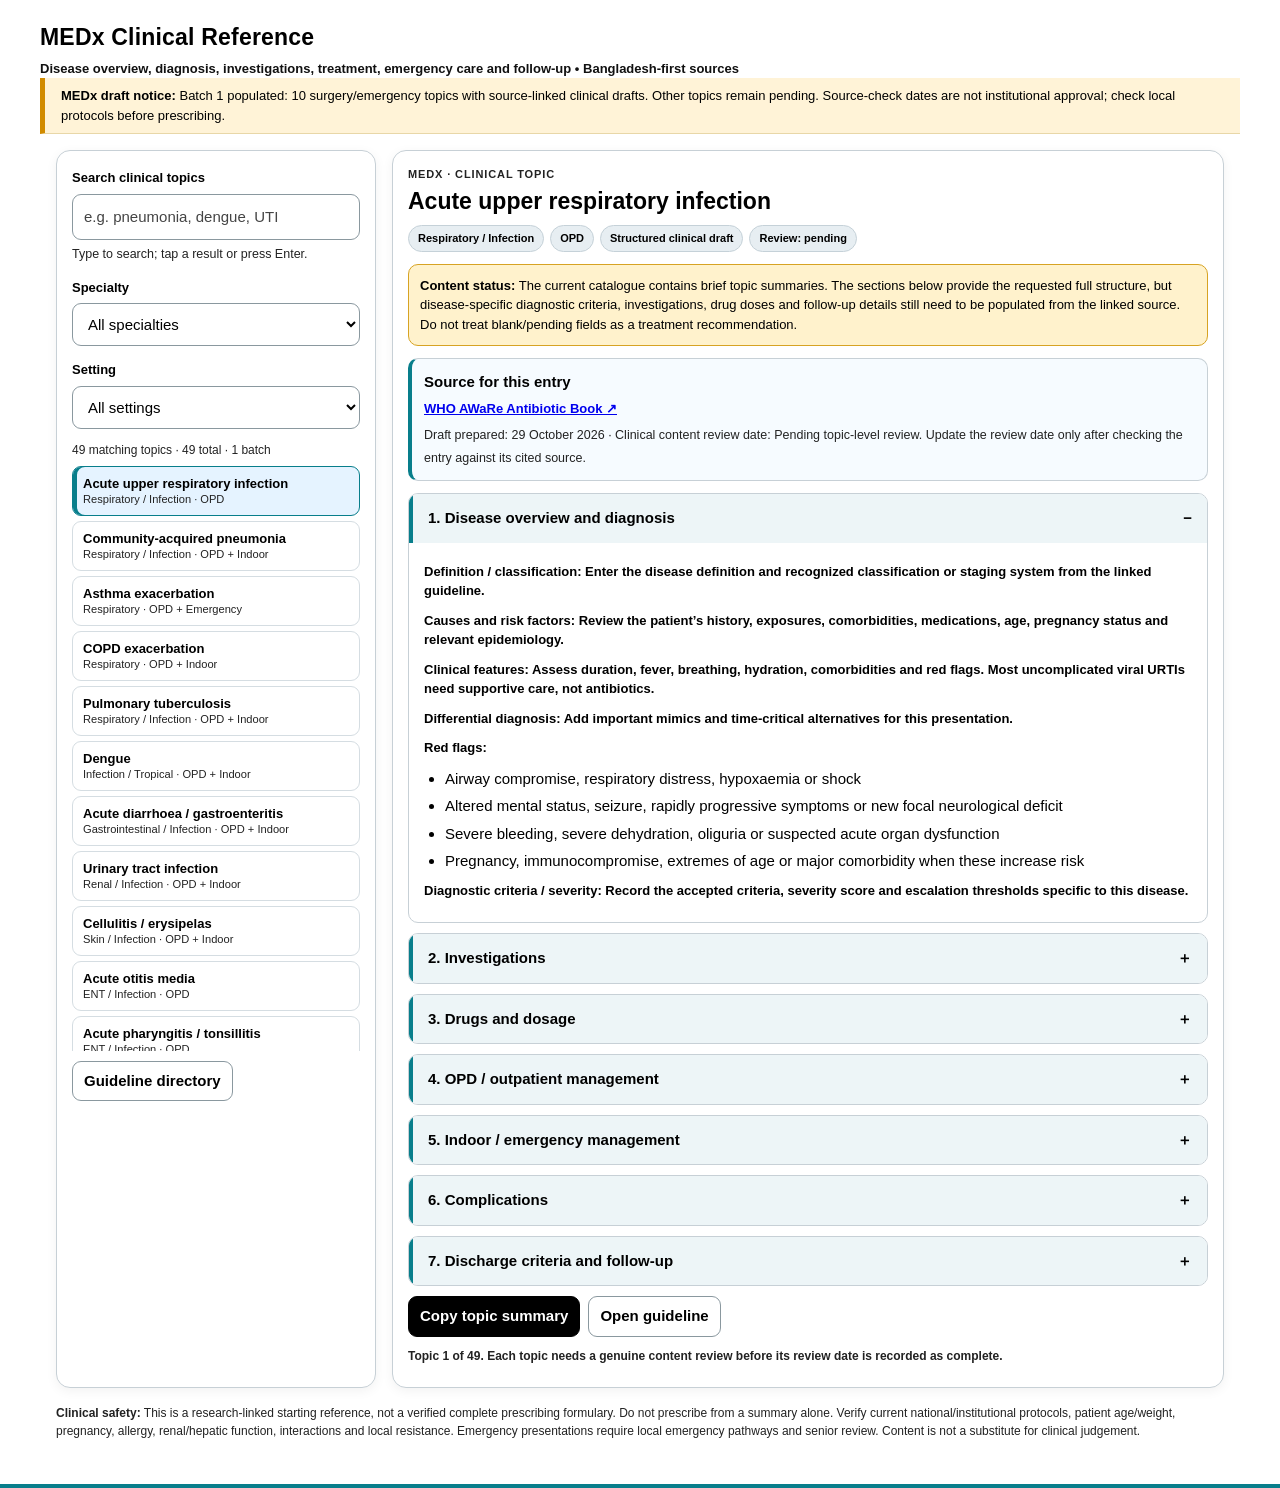
==== commit 4013b287: "Rename index 3.html to index.html" ====
--- a/index.html
+++ b/index.html
@@ -37,7 +37,24 @@
 <section class="content" id="content" aria-live="polite"></section></div>
 <div class="footer"><b>Clinical safety:</b> This is a research-linked starting reference, not a verified complete prescribing formulary. Do not prescribe from a summary alone. Verify current national/institutional protocols, patient age/weight, pregnancy, allergy, renal/hepatic function, interactions and local resistance. Emergency presentations require local emergency pathways and senior review. Content is not a substitute for clinical judgement.</div>
 <script>
-const DB={"conditions":[{"id":"c1","name":"Acute upper respiratory infection","specialty":"Respiratory / Infection","setting":"OPD","opd":"Assess duration, fever, breathing, hydration, comorbidities and red flags. Most uncomplicated viral URTIs need supportive care, not antibiotics.","indoor":"Admit/escalate for respiratory distress, hypoxaemia, sepsis, inability to maintain hydration, or high-risk deterioration.","source_name":"WHO AWaRe Antibiotic Book","source_url":"https://www.who.int/publications/i/item/9789240062382"},{"id":"c2","name":"Community-acquired pneumonia","specialty":"Respiratory / Infection","setting":"OPD + Indoor","opd":"Assess vitals, SpO₂, severity, comorbidities and oral intake. Use local CAP guidance for tests, antibiotic selection and duration; give explicit return precautions.","indoor":"Assess oxygenation/sepsis, investigate as appropriate, start empiric treatment per local protocol and review cultures/response for de-escalation.","source_name":"WHO AWaRe Antibiotic Book","source_url":"https://www.who.int/publications/i/item/9789240062382"},{"id":"c3","name":"Asthma exacerbation","specialty":"Respiratory","setting":"OPD + Emergency","opd":"Assess speech, work of breathing, RR, pulse, SpO₂ and peak flow if available. Treat per current asthma guideline, reassess response, review inhaler technique and controller plan.","indoor":"Escalate immediately for exhaustion, altered consciousness, silent chest, cyanosis or deteriorating oxygenation; monitor and follow the local acute asthma pathway.","source_name":"GINA Strategy Reports","source_url":"https://ginasthma.org/reports/"},{"id":"c4","name":"COPD exacerbation","specialty":"Respiratory","setting":"OPD + Indoor","opd":"Assess respiratory distress, SpO₂, baseline status and mimics. Use guideline-based bronchodilator/steroid/antibiotic decisions; antibiotics are not automatic for every exacerbation.","indoor":"Check blood gas if respiratory failure suspected; use controlled oxygen when indicated, monitor for hypercapnia/acidosis and assess need for ventilatory support.","source_name":"GOLD Reports","source_url":"https://goldcopd.org/"},{"id":"c5","name":"Pulmonary tuberculosis","specialty":"Respiratory / Infection","setting":"OPD + Indoor","opd":"Follow national TB diagnostic algorithm; assess cough, haemoptysis, weight loss, fever, contact history and infection-control needs. Do not start an ad hoc regimen.","indoor":"Assess severity, complications and infectiousness; use national TB programme pathways, microbiology/drug-susceptibility results and treatment support.","source_name":"Bangladesh National TB Programme / WHO","source_url":"https://www.who.int/teams/global-tuberculosis-programme"},{"id":"c6","name":"Dengue","specialty":"Infection / Tropical","setting":"OPD + Indoor","opd":"Assess illness day, warning signs, hydration, perfusion, urine output and comorbidities. Give return precautions and arrange illness-day-appropriate follow-up; avoid medicines that increase bleeding risk.","indoor":"Admit/escalate for shock, significant bleeding, respiratory distress/fluid accumulation or severe organ involvement. Titrate fluids to physiology with repeated reassessment.","source_name":"Bangladesh DGHS — National Guideline for Clinical Management of Dengue (5th Edition, 2025)","source_url":"https://dghs.gov.bd/pages/static-pages/6922e05c933eb65569e26afe"},{"id":"c7","name":"Acute diarrhoea / gastroenteritis","specialty":"Gastrointestinal / Infection","setting":"OPD + Indoor","opd":"Assess dehydration, blood in stool, fever, pain, duration and risk factors. Prioritize oral rehydration and nutrition; avoid routine antibiotics when not indicated.","indoor":"Protocolized rehydration; monitor perfusion, urine output and electrolytes when indicated; investigate severe, bloody, persistent or high-risk presentations.","source_name":"WHO diarrhoeal disease","source_url":"https://www.who.int/news-room/fact-sheets/detail/diarrhoeal-disease"},{"id":"c8","name":"Urinary tract infection","specialty":"Renal / Infection","setting":"OPD + Indoor","opd":"Distinguish lower UTI from pyelonephritis, pregnancy, obstruction and complicated infection. Culture when indicated and choose treatment using local susceptibility guidance.","indoor":"Assess sepsis, obstruction, AKI and inability to take oral therapy; culture when feasible, start empiric treatment based on severity/local antibiogram and narrow to results.","source_name":"WHO AWaRe Antibiotic Book","source_url":"https://www.who.int/publications/i/item/9789240062382"},{"id":"c9","name":"Cellulitis / erysipelas","specialty":"Skin / Infection","setting":"OPD + Indoor","opd":"Assess spread, systemic symptoms, abscess, diabetes and immune status. Choose antibiotic per local guidance and review if worsening or not improving.","indoor":"Rapid progression, pain out of proportion, bullae, necrosis or systemic toxicity require urgent senior/surgical assessment; treat severe infection via local protocol.","source_name":"Bangladesh STG on antibiotic use","source_url":"https://amr.cdc.gov.bd/wp-content/uploads/2018/10/STG-guideline-for-antimicrobial-use-version-1.0-date-1-december21.pdf"},{"id":"c10","name":"Acute otitis media","specialty":"ENT / Infection","setting":"OPD","opd":"Assess otoscopy, severity, duration, age, complications and allergy. Analgesia and observation may be appropriate in selected patients; use current local antibiotic guidance.","indoor":"Escalate for mastoiditis, facial palsy, meningism, severe systemic illness or complications; select inpatient therapy with ENT/microbiology input.","source_name":"WHO AWaRe Antibiotic Book","source_url":"https://www.who.int/publications/i/item/9789240062382"},{"id":"c11","name":"Acute pharyngitis / tonsillitis","specialty":"ENT / Infection","setting":"OPD","opd":"Assess airway, hydration, abscess signs and likelihood of streptococcal disease; avoid antibiotics for clearly viral illness and follow local testing/treatment guidance.","indoor":"Admit/escalate for airway compromise, peritonsillar/deep-neck infection, inability to swallow fluids, sepsis or serious complications.","source_name":"WHO AWaRe Antibiotic Book","source_url":"https://www.who.int/publications/i/item/9789240062382"},{"id":"c12","name":"Acute sinusitis","specialty":"ENT / Infection","setting":"OPD","opd":"Assess duration, severe symptoms, unilateral findings and orbital/neurological red flags. Many cases are viral; use local criteria for antibiotic consideration.","indoor":"Urgent hospital/ENT review for orbital swelling, visual change, severe frontal headache, meningism, focal neurological signs or sepsis.","source_name":"WHO AWaRe Antibiotic Book","source_url":"https://www.who.int/publications/i/item/9789240062382"},{"id":"c13","name":"Acute meningitis","specialty":"Neurology / Infection / Emergency","setting":"Emergency","opd":"Suspected meningitis is not routine OPD care: arrange emergency transfer/admission immediately. Do not wait for the full classic symptom pattern.","indoor":"Stabilize ABCs; obtain cultures and perform LP only when safe and without delaying time-critical treatment. Start empiric therapy promptly per current age-specific local protocol.","source_name":"WHO meningitis guideline (2025)","source_url":"https://www.who.int/publications/i/item/9789240108042"},{"id":"c14","name":"Sepsis","specialty":"Emergency / Multisystem","setting":"Emergency + Indoor","opd":"If suspected with instability, altered mental status, poor perfusion or respiratory distress, arrange emergency assessment. Screening scores do not replace clinical judgment.","indoor":"Immediate ABC assessment, monitoring, IV access, urgent senior review, appropriate cultures/lactate without delaying time-critical antimicrobials, source control and repeated reassessment.","source_name":"Surviving Sepsis Campaign","source_url":"https://www.sccm.org/SurvivingSepsisCampaign/Guidelines/Adult-Patients"},{"id":"c15","name":"Acute coronary syndrome","specialty":"Cardiovascular / Emergency","setting":"Emergency + Indoor","opd":"Suspected ACS is not routine OPD treatment. Arrange emergency assessment; obtain ECG promptly if available without delaying transfer.","indoor":"Activate local ACS pathway; serial ECG/troponin, risk assessment, antithrombotic and reperfusion decisions per current protocol and contraindications.","source_name":"NICE Acute Coronary Syndromes","source_url":"https://www.nice.org.uk/guidance/ng185"},{"id":"c16","name":"Heart failure exacerbation","specialty":"Cardiovascular","setting":"OPD + Indoor","opd":"Assess dyspnoea, orthopnoea, oedema, weight change, vitals, SpO₂, medication adherence and precipitating factors. Unstable patients need emergency assessment.","indoor":"Monitor oxygenation, renal function, electrolytes and fluid status; treat precipitant and congestion per current guideline; escalate for shock, severe hypoxaemia or arrhythmia.","source_name":"ESC Clinical Practice Guidelines","source_url":"https://www.escardio.org/Guidelines/Clinical-Practice-Guidelines"},{"id":"c17","name":"Hypertension","specialty":"Cardiovascular","setting":"OPD + Emergency","opd":"Confirm BP with correct technique/repeat measurement; assess risk, adherence, medicines and target-organ disease. Use national guideline for individualized long-term therapy.","indoor":"Severe BP with acute target-organ injury is an emergency. Avoid precipitous reduction unless the specific emergency protocol indicates it.","source_name":"WHO hypertension guideline","source_url":"https://www.who.int/publications/i/item/9789240033986"},{"id":"c18","name":"Type 2 diabetes","specialty":"Endocrine / Metabolic","setting":"OPD + Indoor","opd":"Confirm diagnosis; assess HbA1c/glucose, BP, lipids, renal function and complications. Individualize lifestyle and medication plan for comorbidity, affordability and hypoglycaemia risk.","indoor":"Assess DKA/HHS, infection, dehydration, altered mental status and hypoglycaemia. Use a monitored inpatient protocol and make a safe medication/discharge plan.","source_name":"DGHS Bangladesh publications","source_url":"https://dghs.gov.bd/pages/publications"},{"id":"c19","name":"Hypoglycaemia","specialty":"Endocrine / Emergency","setting":"Emergency + Indoor","opd":"Check glucose immediately in symptomatic or altered patients; identify insulin/sulfonylurea use, missed meals and precipitating illness. Treat promptly per protocol and recheck.","indoor":"If consciousness impaired, treat via emergency protocol and protect airway; monitor recurrence, review medication/renal function and investigate prolonged or recurrent episodes.","source_name":"WHO / local emergency protocol","source_url":"https://www.who.int/health-topics/diabetes"},{"id":"c20","name":"Diabetic ketoacidosis / hyperosmolar state","specialty":"Endocrine / Emergency","setting":"Emergency + Indoor","opd":"Suspected DKA/HHS requires urgent hospital assessment, not routine OPD treatment. Check glucose, ketones, electrolytes, renal function and acid-base status.","indoor":"Use a monitored institutional protocol for fluids, insulin, potassium and precipitant treatment; serially reassess glucose, electrolytes, osmolality/ketones and mental status.","source_name":"NICE guidance library","source_url":"https://www.nice.org.uk/guidance/published?ngt=NICE+guidelines"},{"id":"c21","name":"Acute kidney injury","specialty":"Renal","setting":"OPD + Indoor","opd":"Assess baseline/current creatinine, urine output, volume status, BP, infection/obstruction and nephrotoxic medicines. Urgent evaluation for oliguria, severe AKI or suspected complications.","indoor":"Check potassium/acid-base status, fluid status and obstruction; adjust medicines and seek urgent renal support for refractory complications or fluid overload.","source_name":"NICE AKI guideline","source_url":"https://www.nice.org.uk/guidance/ng148"},{"id":"c22","name":"Chronic kidney disease","specialty":"Renal","setting":"OPD + Indoor","opd":"Confirm chronicity; stage with eGFR and albuminuria; assess BP, diabetes, medicines, anaemia and cardiovascular risk. Review renal dosing and follow-up interval.","indoor":"Admit for acute complications such as pulmonary oedema, dangerous electrolyte disturbance, severe acidosis or uraemic complications; coordinate nephrology care.","source_name":"KDIGO Guidelines","source_url":"https://kdigo.org/guidelines/"},{"id":"c23","name":"Anaemia","specialty":"Haematology","setting":"OPD + Indoor","opd":"Assess symptoms, bleeding, pregnancy, diet and chronic disease. Use CBC indices and targeted investigations; do not prescribe iron for every low Hb without considering cause.","indoor":"Stabilize significant bleeding/instability. Transfusion decisions depend on symptoms, haemodynamics, comorbidity and current guidance—not Hb alone.","source_name":"WHO anaemia information","source_url":"https://www.who.int/health-topics/anaemia"},{"id":"c24","name":"Upper GI bleeding","specialty":"Gastrointestinal / Emergency","setting":"Emergency + Indoor","opd":"Haematemesis, melaena, syncope or shock needs emergency referral, not routine OPD care. Assess haemodynamics, medicines and bleeding risk.","indoor":"Resuscitate and risk-stratify; arrange urgent endoscopy and cause-specific treatment per institutional GI-bleed pathway; review antithrombotic medicines.","source_name":"NICE guidance library","source_url":"https://www.nice.org.uk/guidance/published?ngt=NICE+guidelines"},{"id":"c25","name":"Dyspepsia / peptic ulcer disease","specialty":"Gastrointestinal","setting":"OPD + Indoor","opd":"Screen for bleeding, dysphagia, persistent vomiting, weight loss, anaemia and NSAID use. Consider H. pylori testing or acid suppression per local guidance.","indoor":"Bleeding, suspected perforation or obstruction requires emergency hospital management, stabilization and specialist pathway.","source_name":"ACG Clinical Guidelines","source_url":"https://gi.org/clinical-guidelines/"},{"id":"c26","name":"Acute appendicitis","specialty":"General Surgery / Emergency","setting":"Emergency + Indoor","opd":"Suspected appendicitis requires timely surgical assessment; assess pain progression, peritonism, fever and pregnancy differential. Avoid delaying referral for nonessential tests.","indoor":"NPO as appropriate, analgesia/fluids, labs/imaging according to pathway, surgical review and antibiotics when indicated by local perioperative protocol.","source_name":"WSES Guidelines","source_url":"https://www.wses.org.uk/guidelines/"},{"id":"c27","name":"Acute cholecystitis","specialty":"General Surgery / Gastrointestinal","setting":"Emergency + Indoor","opd":"Assess RUQ pain, fever, jaundice, sepsis and pancreatitis/cholangitis differentials. Arrange timely hospital assessment and imaging.","indoor":"Supportive care, antibiotics when indicated and early surgical review per current local pathway; urgent escalation for cholangitis, sepsis or organ dysfunction.","source_name":"WSES Guidelines","source_url":"https://www.wses.org.uk/guidelines/"},{"id":"c28","name":"Acute pancreatitis","specialty":"Gastrointestinal / Emergency","setting":"Emergency + Indoor","opd":"Suspected acute pancreatitis requires hospital assessment; assess pain, vomiting, dehydration and cause (gallstones, alcohol, medicines, triglycerides).","indoor":"Monitor severity and organ failure; provide protocolized fluids/analgesia/nutrition, investigate cause and avoid routine prophylactic antibiotics without indication.","source_name":"ACG Clinical Guidelines","source_url":"https://gi.org/clinical-guidelines/"},{"id":"c29","name":"Stroke (suspected)","specialty":"Neurology / Emergency","setting":"Emergency + Indoor","opd":"Sudden focal neurological deficit is time-critical: note last-known-well and activate emergency stroke transfer. Check glucose; do not delay referral.","indoor":"Urgent brain imaging and stroke-team assessment; reperfusion eligibility and BP/antithrombotic decisions must follow current stroke protocol.","source_name":"AHA/ASA Guidelines","source_url":"https://www.ahajournals.org/journal/str"},{"id":"c30","name":"Seizure / status epilepticus","specialty":"Neurology / Emergency","setting":"Emergency + Indoor","opd":"Protect from injury, time the seizure, check glucose and airway/breathing. First seizure, prolonged seizure, repeated seizures without recovery or pregnancy needs emergency care.","indoor":"Status epilepticus is an emergency: follow institutional seizure algorithm, secure airway/monitoring, treat reversible causes and investigate precipitant.","source_name":"NICE epilepsy guidance","source_url":"https://www.nice.org.uk/guidance/ng217"},{"id":"c31","name":"Anaphylaxis","specialty":"Emergency / Allergy","setting":"Emergency","opd":"Recognize sudden airway/breathing/circulatory compromise after likely trigger; do not wait for skin signs. Activate emergency response.","indoor":"Immediate intramuscular adrenaline/epinephrine and ABC support according to local protocol; monitor, prepare for escalation and arrange observation/follow-up.","source_name":"Resuscitation Council UK guidance","source_url":"https://www.resus.org.uk/library/additional-guidance/guidance-anaphylaxis"},{"id":"c32","name":"Acute asthma in children","specialty":"Paediatrics / Respiratory","setting":"OPD + Emergency","opd":"Assess age-appropriate work of breathing, speech/feeding, SpO₂, hydration and prior severe attacks. Follow current paediatric asthma pathway.","indoor":"Urgent escalation for exhaustion, cyanosis, altered consciousness, silent chest or poor response; use age/weight-specific protocol and reassess frequently.","source_name":"GINA Strategy Reports","source_url":"https://ginasthma.org/reports/"},{"id":"c33","name":"Childhood pneumonia","specialty":"Paediatrics / Infection","setting":"OPD + Indoor","opd":"Assess age, respiratory rate/work, SpO₂, feeding, hydration, danger signs and malnutrition. Use current Bangladesh/WHO age-specific algorithm.","indoor":"Admit for danger signs, hypoxaemia, severe respiratory distress, inability to feed or complications; choose treatment by age, severity and current guideline.","source_name":"WHO child pneumonia/diarrhoea guidance","source_url":"https://www.who.int/health-topics/pneumonia"},{"id":"c34","name":"Otitis externa","specialty":"ENT","setting":"OPD","opd":"Assess ear canal, pain, discharge, diabetes/immunosuppression and tympanic membrane when visible. Avoid unneeded systemic antibiotics; choose local treatment per guideline.","indoor":"Urgent specialist review for systemic illness, spread, cranial neuropathy, severe pain in high-risk patient or suspected invasive disease.","source_name":"NICE guidance library","source_url":"https://www.nice.org.uk/guidance/published?ngt=NICE+guidelines"},{"id":"c35","name":"Scabies","specialty":"Dermatology / Infection","setting":"OPD","opd":"Look for typical itch/distribution and household clustering; consider mimics. Treat patient and close contacts simultaneously using locally available guideline-recommended therapy; provide laundering/contact advice.","indoor":"Consider admission/specialist input for crusted scabies, severe secondary infection, immunocompromise or outbreak-control needs.","source_name":"WHO scabies information","source_url":"https://www.who.int/news-room/fact-sheets/detail/scabies"},{"id":"c36","name":"Eczema / atopic dermatitis","specialty":"Dermatology","setting":"OPD","opd":"Assess severity, infection, triggers, sleep impact and prior treatment. Use emollients and site/severity-appropriate anti-inflammatory therapy per current guideline.","indoor":"Escalate for widespread severe disease, eczema herpeticum, systemic infection or failure of appropriate treatment; refer when diagnosis is uncertain or severe/refractory.","source_name":"NICE guidance library","source_url":"https://www.nice.org.uk/guidance/published?ngt=NICE+guidelines"},{"id":"c37","name":"Osteoarthritis","specialty":"Musculoskeletal / Orthopaedics","setting":"OPD","opd":"Assess pain/function, red flags, trauma, inflammatory features and alternative diagnoses. Prioritize education, exercise/physiotherapy and weight management where relevant.","indoor":"Urgent evaluation for hot swollen joint with fever, acute inability to bear weight after injury, neurovascular compromise or suspected fracture/infection.","source_name":"NICE osteoarthritis guidance","source_url":"https://www.nice.org.uk/guidance/ng226"},{"id":"c38","name":"Low back pain","specialty":"Musculoskeletal / Orthopaedics","setting":"OPD + Emergency","opd":"Screen for cauda equina, progressive neurological deficit, cancer/infection/fracture risks and systemic illness. Encourage appropriate activity when no red flags.","indoor":"Emergency MRI/specialist assessment for suspected cauda equina or serious pathology; treat cause-specific disease and avoid routine imaging in uncomplicated cases.","source_name":"NICE low back pain/sciatica","source_url":"https://www.nice.org.uk/guidance/ng59"},{"id":"c39","name":"Fracture / acute limb injury","specialty":"Emergency / Orthopaedics","setting":"Emergency + Indoor","opd":"Assess mechanism, open wound, deformity, skin, distal pulses, capillary refill, sensation and motor function; document neurovascular status before/after splinting.","indoor":"Open fracture, compartment syndrome, vascular compromise, dislocation or threatened skin needs urgent orthopaedic care; analgesia, immobilization, imaging and antibiotics/tetanus per trauma protocol.","source_name":"NICE trauma guidance","source_url":"https://www.nice.org.uk/guidance/published?ngt=NICE+guidelines"},{"id":"c40","name":"Deep vein thrombosis / pulmonary embolism","specialty":"Vascular / Emergency","setting":"OPD + Emergency","opd":"Assess clinical probability and red flags; use validated pathway for D-dimer/imaging rather than symptoms alone. Suspected PE with instability is an emergency.","indoor":"Urgent imaging/anticoagulation decisions per protocol, considering bleeding risk, renal function, pregnancy and haemodynamic status.","source_name":"NICE venous thromboembolic diseases","source_url":"https://www.nice.org.uk/guidance/ng158"},{"id":"c41","name":"Pregnancy with vaginal bleeding","specialty":"Obstetrics / Emergency","setting":"Emergency + Indoor","opd":"Assess gestational age, pain, bleeding amount, syncope and haemodynamic stability; urgent referral if pregnancy-related bleeding is significant or ectopic pregnancy possible.","indoor":"Stabilize ABCs, determine pregnancy location/viability and manage ectopic/miscarriage/late-pregnancy bleeding using obstetric emergency protocol.","source_name":"NICE ectopic pregnancy and miscarriage","source_url":"https://www.nice.org.uk/guidance/ng126"},{"id":"c42","name":"Pre-eclampsia / eclampsia","specialty":"Obstetrics / Emergency","setting":"Emergency + Indoor","opd":"Pregnancy/postpartum hypertension with headache, visual symptoms, epigastric pain or seizure is an emergency; arrange immediate obstetric assessment.","indoor":"Maternal stabilization, seizure/BP management, labs and fetal assessment according to obstetric protocol; definitive timing of delivery is specialist-led.","source_name":"WHO maternal health guidance","source_url":"https://www.who.int/health-topics/maternal-health"},{"id":"c43","name":"Postpartum haemorrhage","specialty":"Obstetrics / Emergency","setting":"Emergency + Indoor","opd":"Heavy bleeding after birth is an emergency. Call for help, assess ABCs, uterine tone, placenta, trauma and shock.","indoor":"Activate PPH protocol immediately: resuscitation, uterine massage/uterotonics and cause-specific interventions; monitor blood loss/coagulation and escalate to surgery/transfusion when indicated.","source_name":"WHO postpartum haemorrhage guidance","source_url":"https://www.who.int/health-topics/maternal-health"},{"id":"c44","name":"Acute urinary retention","specialty":"Urology / Emergency","setting":"Emergency + Indoor","opd":"Assess painful inability to void, bladder distension, medications, neurological symptoms, infection and renal impairment.","indoor":"Urgent decompression and monitoring per local protocol; assess urethral injury/stricture risk, renal function and cause; urgent urology review if catheterization fails or red flags exist.","source_name":"NICE guidance library","source_url":"https://www.nice.org.uk/guidance/published?ngt=NICE+guidelines"},{"id":"c45","name":"Acute bacterial prostatitis","specialty":"Urology / Infection","setting":"OPD + Indoor","opd":"Assess fever, pelvic/perineal pain, urinary symptoms, retention and sepsis. Avoid prostatic massage in suspected acute bacterial prostatitis.","indoor":"Admit for sepsis, retention, inability to take oral therapy or severe illness; culture and treat according to local resistance guidance, with urology input if complications.","source_name":"WHO AWaRe Antibiotic Book","source_url":"https://www.who.int/publications/i/item/9789240062382"},{"id":"c46","name":"Conjunctivitis","specialty":"Ophthalmology","setting":"OPD","opd":"Assess visual acuity, pain, photophobia, contact-lens use, discharge and corneal symptoms. Many uncomplicated cases are viral and self-limited; do not assume all red eyes need antibiotics. Urgent eye assessment for reduced vision, severe pain, photophobia, corneal opacity, contact-lens-associated pain or suspected keratitis.","indoor":"Urgent ophthalmology review for visual loss, severe pain, corneal involvement, chemical injury, neonatal conjunctivitis, hyperacute purulent discharge or suspected gonococcal/herpetic disease. Use cause-specific treatment and infection-control advice; verify local protocols.","source_name":"CDC Clinical Overview of Conjunctivitis","source_url":"https://www.cdc.gov/conjunctivitis/hcp/clinical-overview/index.html"},{"id":"c47","name":"Acute angle-closure glaucoma","specialty":"Ophthalmology / Emergency","setting":"Emergency","opd":"A painful red eye with blurred vision/halos, headache, nausea or vomiting may be acute angle closure. This is not routine OPD care: arrange immediate emergency ophthalmology assessment; avoid delaying referral for nonessential tests.","indoor":"Ophthalmic emergency: prompt pressure-lowering treatment and definitive ophthalmology intervention are required to reduce risk of permanent vision loss. Follow specialist protocol; assess the fellow eye and arrange definitive management/follow-up.","source_name":"American Academy of Ophthalmology — Primary Angle-Closure Disease Preferred Practice Pattern","source_url":"https://www.aao.org/education/preferred-practice-pattern/primary-angle-closure-disease-ppp"},{"id":"c48","name":"Iron deficiency anaemia","specialty":"Haematology","setting":"OPD + Indoor","opd":"Confirm iron deficiency and investigate the cause (menstrual/GI blood loss, diet, pregnancy, malabsorption) rather than treating Hb alone.","indoor":"Urgent stabilization for significant bleeding/instability; transfusion is not routine for stable iron deficiency. Arrange cause-specific treatment and follow-up response.","source_name":"WHO anaemia information","source_url":"https://www.who.int/health-topics/anaemia"},{"id":"c49","name":"Fever of unknown source / acute fever","specialty":"Infection / General","setting":"OPD + Indoor","opd":"Assess duration, travel/exposure, local epidemiology, vital signs, danger signs, pregnancy and immunocompromise; avoid indiscriminate antibiotics.","indoor":"Admit/escalate for instability, altered consciousness, respiratory distress, severe dehydration, bleeding or organ dysfunction; test based on history and local epidemiology.","source_name":"Bangladesh STG on antibiotic use","source_url":"https://amr.cdc.gov.bd/wp-content/uploads/2018/10/STG-guideline-for-antimicrobial-use-version-1.0-date-1-december21.pdf"}],"sources":[{"name":"Bangladesh DGHS — Standard Treatment Guidelines on antibiotic use in common infectious diseases (2021)","url":"https://amr.cdc.gov.bd/wp-content/uploads/2018/10/STG-guideline-for-antimicrobial-use-version-1.0-date-1-december21.pdf","type":"Bangladesh official guideline"},{"name":"Bangladesh DGHS — AMR resources and STG listing","url":"https://dghs.gov.bd/pages/static-pages/6922de08933eb65569e17b27","type":"Bangladesh official source"},{"name":"Bangladesh DGHS — National publications (includes diabetes and hypertension guidelines)","url":"https://dghs.gov.bd/pages/publications","type":"Bangladesh official source"},{"name":"WHO AWaRe Antibiotic Book (choice, dose, route, duration for common infections)","url":"https://www.who.int/publications/i/item/9789240062382","type":"International guideline"},{"name":"WHO meningitis diagnosis, treatment and care guideline (2025)","url":"https://www.who.int/publications/i/item/9789240108042","type":"International guideline"},{"name":"GINA asthma strategy reports","url":"https://ginasthma.org/reports/","type":"Specialty guideline"},{"name":"GOLD COPD reports","url":"https://goldcopd.org/","type":"Specialty guideline"},{"name":"NICE guideline library","url":"https://www.nice.org.uk/guidance/published?ngt=NICE+guidelines","type":"Specialty guideline"},{"name":"NICE acute kidney injury (NG148)","url":"https://www.nice.org.uk/guidance/ng148","type":"Specialty guideline"},{"name":"NICE venous thromboembolic diseases (NG158)","url":"https://www.nice.org.uk/guidance/ng158","type":"Specialty guideline"},{"name":"Surviving Sepsis Campaign adult guidelines","url":"https://www.sccm.org/SurvivingSepsisCampaign/Guidelines/Adult-Patients","type":"Specialty guideline"},{"name":"ESC clinical practice guidelines","url":"https://www.escardio.org/Guidelines/Clinical-Practice-Guidelines","type":"Specialty guideline"},{"name":"KDIGO clinical practice guidelines","url":"https://kdigo.org/guidelines/","type":"Specialty guideline"},{"name":"ACG clinical guidelines","url":"https://gi.org/clinical-guidelines/","type":"Specialty guideline"},{"name":"WSES guidelines","url":"https://www.wses.org.uk/guidelines/","type":"Surgery guideline"},{"name":"WHO dengue and severe dengue","url":"https://www.who.int/news-room/fact-sheets/detail/dengue-and-severe-dengue","type":"International guideline"},{"name":"CDC — Clinical Overview of Conjunctivitis","url":"https://www.cdc.gov/conjunctivitis/hcp/clinical-overview/index.html","type":"Clinical guidance"},{"name":"American Academy of Ophthalmology — Primary Angle-Closure Disease Preferred Practice Pattern","url":"https://www.aao.org/education/preferred-practice-pattern/primary-angle-closure-disease-ppp","type":"Specialty guideline"},{"name":"Bangladesh DGHS — National Guideline for Clinical Management of Dengue (5th Edition, 2025)","url":"https://dghs.gov.bd/pages/static-pages/6922e05c933eb65569e26afe","type":"Bangladesh national guideline"}]};const CLINICAL={"c14":{"source_name":"Surviving Sepsis Campaign — International Guidelines for Management of Sepsis and Septic Shock (2021)","source_url":"https://pmc.ncbi.nlm.nih.gov/articles/8486643/","source_checked":"29 October 2026","overview":"<p><b>Definition:</b> Sepsis is life-threatening organ dysfunction caused by a dysregulated host response to infection. Septic shock is the subgroup with circulatory/metabolic abnormalities associated with higher mortality.</p><p><b>Causes / risks:</b> Pneumonia, urinary, abdominal, skin/soft-tissue and device-related infection; increased risk with older age, immunosuppression, diabetes, recent surgery, pregnancy/postpartum and indwelling devices.</p><p><b>Features:</b> Suspected infection plus altered mentation, tachypnoea, hypotension, tachycardia, fever or hypothermia, oliguria, mottling, delayed capillary refill or hypoxaemia. Fever may be absent.</p><p><b>Differentials:</b> Haemorrhage, cardiogenic/obstructive shock, pancreatitis, adrenal crisis, drug toxicity and non-infective inflammation.</p><p><b>Red flags:</b> SBP ≤90 mmHg or MAP <65, new confusion, respiratory distress, mottled/cold skin, oliguria, lactate elevation or rapidly worsening observations.</p><p><b>Diagnosis / severity:</b> Clinical diagnosis; identify infection and acute organ dysfunction. qSOFA can flag risk but must not be used alone to rule sepsis in/out. Septic shock: vasopressors needed to maintain MAP ≥65 mmHg and lactate >2 mmol/L despite adequate volume resuscitation, absent hypovolaemia.</p>","investigations":"<ul><li>ABCDE, repeated vitals, SpO₂, mental state, capillary refill and hourly urine output in unstable patients.</li><li>Blood cultures before antimicrobials if this causes no meaningful delay; cultures from likely source.</li><li>Venous/arterial lactate; CBC, electrolytes, urea/creatinine, glucose, LFT, coagulation, blood gas as indicated.</li><li>Urinalysis/culture, chest radiograph, ECG and source-directed ultrasound/CT; pregnancy test where relevant.</li><li>Repeat lactate if initially elevated or perfusion remains abnormal; repeat renal function, electrolytes, CBC and gas according to response.</li><li>Interpret lactate in context: it supports risk assessment but is not specific for sepsis.</li></ul>","drugs":"<div class=\"table-wrap\"><table><tr><th>Medicine / role</th><th>Adult approach</th><th>Key cautions</th></tr><tr><td>Empiric IV antimicrobial</td><td>Start promptly in septic shock/high-likelihood sepsis; choose agent(s), dose and infusion according to source, local antibiogram, prior cultures and resistance risk.</td><td>Adjust for renal/hepatic function; allergy, pregnancy, interactions and local resistance matter. Review daily and de-escalate to cultures.</td></tr><tr><td>Balanced crystalloid</td><td>For sepsis-induced hypoperfusion/shock, an initial guide is up to 30 mL/kg within 3 h, given in reassessed aliquots rather than blindly.</td><td>Use smaller aliquots and close reassessment with heart/renal failure or pulmonary oedema risk.</td></tr><tr><td>Norepinephrine</td><td>First-line vasopressor for persistent shock; IV infusion titrated in a monitored setting to initial MAP target about 65 mmHg.</td><td>Requires continuous monitoring and critical-care/senior oversight; watch for arrhythmia and peripheral/ischaemic complications.</td></tr><tr><td>Antipyretic / analgesia</td><td>Use only when indicated, with standard patient-specific dosing.</td><td>Do not let symptom treatment delay source control or resuscitation.</td></tr></table></div><p><b>Paediatric/pregnancy:</b> Use age/weight-specific sepsis pathways; pregnancy requires obstetric input and pregnancy-appropriate antimicrobials. Exact antimicrobial selection and dosing remain local-protocol dependent.</p>","opd":"<ul><li>Suspected sepsis with instability, organ dysfunction or red flags is not suitable for routine outpatient treatment: arrange emergency transfer.</li><li>Do not delay transfer to complete outpatient tests. Record observations, suspected source, allergies, medicines, pregnancy status and time course.</li><li>Give a clear handover and pre-alert the receiving team when severe illness is suspected.</li></ul>","indoor":"<ol><li>Immediate ABCDE, senior help, monitoring, IV access and oxygen only when indicated by hypoxaemia/respiratory distress.</li><li>Take cultures and lactate promptly without delaying time-critical antibiotics in shock/high-likelihood sepsis.</li><li>Give crystalloid for hypoperfusion and reassess after each bolus using BP/MAP, capillary refill, lung findings, urine output and dynamic response.</li><li>Identify and control source urgently: drainage, debridement, device removal or surgery when indicated.</li><li>Persistent hypotension: norepinephrine and ICU-level care; reassess diagnosis, cardiac function, fluid responsiveness and source control.</li></ol><p><b>ICU triggers:</b> Persistent shock/vasopressor need, respiratory failure, altered consciousness, severe acidosis/lactate, oliguria/AKI or other progressive organ failure.</p>","complications":"<ul><li>Early: septic shock, ARDS, AKI, DIC, encephalopathy, myocardial dysfunction and multiorgan failure.</li><li>Late: ICU-acquired weakness, cognitive/psychological sequelae and functional decline.</li><li>Monitor organ function and perfusion; prevent avoidable fluid overload, thrombosis, pressure injury and device-associated infection.</li></ul>","discharge":"<ul><li>Discharge only after stable observations, improving organ function, source control plan completed and oral intake/mobility safe.</li><li>Antimicrobial choice and duration documented, narrowed where possible; pending cultures have a named reviewer.</li><li>Explain recurrence/worsening signs, wound/device care and follow-up for renal or other organ injury.</li><li>Urgent return for breathlessness, confusion, fainting, reduced urine, persistent fever, worsening pain or new deterioration.</li></ul><p><b>Follow-up:</b> Individualize within days after serious infection; arrange repeat labs based on organ injury and review antimicrobial course.</p>"},"c24":{"source_name":"NICE CG141 — Acute upper gastrointestinal bleeding in over 16s: management","source_url":"https://www.nice.org.uk/guidance/cg141/chapter/Recommendations","source_checked":"29 October 2026","overview":"<p><b>Definition:</b> Bleeding proximal to the ligament of Treitz, commonly peptic ulcer, erosive disease, varices, Mallory–Weiss tear or malignancy.</p><p><b>Risk factors:</b> NSAIDs, antiplatelets/anticoagulants, H. pylori, prior ulcer, cirrhosis/portal hypertension and heavy alcohol use.</p><p><b>Features:</b> Haematemesis, coffee-ground vomit, melaena; brisk bleeding may cause haematochezia, syncope, tachycardia or shock.</p><p><b>Differentials:</b> Lower GI bleeding, swallowed blood, haemoptysis and non-haemorrhagic causes of dark stool.</p><p><b>Red flags:</b> Haemodynamic instability, ongoing large-volume bleed, syncope, chest pain, altered mental status, cirrhosis or anticoagulant use.</p><p><b>Severity:</b> Use Glasgow–Blatchford score before endoscopy and full Rockall score after endoscopy as appropriate. Scores supplement—not replace—clinical judgement.</p>","investigations":"<ul><li>ABCDE, repeated vitals, perfusion, rectal examination when appropriate and quantify bleeding.</li><li>CBC/serial Hb, group and crossmatch, urea/creatinine, electrolytes, LFT, PT/INR/aPTT; blood gas/lactate if shocked.</li><li>ECG/troponin if cardiac ischaemia suspected; pregnancy test when relevant.</li><li>Urgent upper endoscopy after resuscitation if unstable; otherwise endoscopy within 24 h of admission.</li><li>Repeat Hb/coagulation according to bleeding rate, haemodynamic status and transfusion; early Hb can underestimate acute blood loss.</li></ul>","drugs":"<div class=\"table-wrap\"><table><tr><th>Medicine / role</th><th>Use</th><th>Cautions</th></tr><tr><td>IV crystalloid</td><td>Small reassessed boluses while blood products and definitive control are arranged when haemorrhagic shock is suspected.</td><td>Avoid delaying blood for major haemorrhage; avoid over-resuscitation.</td></tr><tr><td>Blood components</td><td>Major bleeding: activate local massive haemorrhage protocol. In stable patients, a restrictive RBC transfusion threshold around Hb 7 g/dL is commonly used, individualized for ongoing bleeding/ischaemia.</td><td>Use full clinical picture; thresholds may differ with cardiovascular disease or ongoing massive bleeding.</td></tr><tr><td>Suspected variceal bleed</td><td>Start vasoactive therapy (e.g. terlipressin) and antibiotic prophylaxis promptly under local variceal-bleed protocol.</td><td>Monitor sodium, ischaemic risk and contraindications; involve senior/GI team.</td></tr><tr><td>PPI</td><td>Use after endoscopic identification of appropriate non-variceal ulcer bleeding/high-risk stigmata; regimen per endoscopy protocol.</td><td>NICE does not recommend routine acid suppression before endoscopy for suspected non-variceal bleeding.</td></tr></table></div><p><b>Adjustments:</b> Review anticoagulants/antiplatelets urgently with relevant specialist; use reversal only when indicated. Pregnancy and paediatric bleeding require specialist pathways.</p>","opd":"<p><b>Not routine OPD management.</b> Haematemesis or melaena requires same-day emergency assessment. Do not send a potentially unstable patient home to await outpatient endoscopy.</p><ul><li>Arrange emergency transfer, monitor vitals and document anticoagulants/NSAIDs, cirrhosis, prior bleed and last oral intake.</li><li>Do not give food/drink if urgent endoscopy/airway intervention may be needed.</li><li>Very-low-risk discharge (e.g. pre-endoscopy Glasgow–Blatchford score 0) is a hospital pathway decision with reliable follow-up, not a shortcut to bypass assessment.</li></ul>","indoor":"<ol><li>ABCDE, airway protection if massive haematemesis/encephalopathy, two large-bore IVs, monitoring and crossmatch.</li><li>Resuscitate haemorrhagic shock; activate massive transfusion pathway when indicated. Correct clinically important coagulopathy according to cause/protocol.</li><li>Urgent gastroenterology/endoscopy. Unstable severe bleeding: endoscopy immediately after resuscitation; others within 24 h.</li><li>Variceal suspicion: vasoactive drug plus antibiotic prophylaxis; endoscopic band ligation for oesophageal varices.</li><li>Rebleeding: repeat endoscopy; consider interventional radiology/embolisation, TIPS for selected variceal cases, or urgent surgery if needed.</li></ol><p><b>ICU/HDU:</b> Shock, ongoing major haemorrhage, airway risk, severe comorbidity or need for organ support.</p>","complications":"<ul><li>Haemorrhagic shock, aspiration, myocardial ischaemia, AKI, coagulopathy and death.</li><li>Rebleeding and complications of transfusion or endoscopic intervention.</li><li>Prevent recurrence by treating ulcer/H. pylori, reviewing NSAIDs/antithrombotics and instituting appropriate secondary prophylaxis.</li></ul>","discharge":"<ul><li>Stable haemodynamics, no evidence of ongoing/recurrent bleeding, acceptable haemoglobin trend and safe oral intake.</li><li>Endoscopic findings and pathology reviewed; anticoagulant/antiplatelet restart plan documented with responsible specialist.</li><li>Discharge PPI/variceal plan, H. pylori testing/eradication plan and avoidance of NSAIDs documented.</li><li>Urgent return for fresh blood/coffee-ground vomit, black stools with weakness, fainting, breathlessness or chest pain.</li></ul><p><b>Follow-up:</b> Gastroenterology review according to lesion, pathology, H. pylori status and rebleeding risk.</p>"},"c26":{"source_name":"WSES Jerusalem Guidelines — Diagnosis and Treatment of Acute Appendicitis, 2025 edition (published 2026)","source_url":"https://doi.org/10.1001/jamasurg.2025.6218","source_checked":"29 October 2026","overview":"<p><b>Definition:</b> Acute inflammation of the vermiform appendix. Classify as uncomplicated or complicated (gangrene, perforation, abscess or phlegmon).</p><p><b>Causes / risks:</b> Luminal obstruction and inflammation; common in adolescents/young adults but possible at any age. Atypical presentations are more frequent in pregnancy, older adults and children.</p><p><b>Features:</b> Migratory periumbilical to right iliac fossa pain, anorexia, nausea/vomiting, fever and localized tenderness/guarding; signs may be subtle.</p><p><b>Differentials:</b> Ectopic pregnancy, ovarian torsion/cyst, PID, gastroenteritis, mesenteric adenitis, renal colic/UTI, Crohn disease, diverticulitis and caecal pathology.</p><p><b>Red flags:</b> Generalized peritonitis, shock, rigid abdomen, sepsis, persistent vomiting or rapidly worsening pain.</p><p><b>Diagnosis / severity:</b> Integrate history, examination, inflammatory markers and imaging; Alvarado/AIR/AAS can support risk stratification but are not diagnostic alone. Ultrasound/POCUS often first-line; CT for unresolved adult cases; ultrasound then MRI is preferred in pregnancy when available.</p>","investigations":"<ul><li>Vitals, abdominal examination and serial reassessment; CBC, CRP, electrolytes/renal function.</li><li>Urinalysis; pregnancy test for anyone who could be pregnant.</li><li>Ultrasound/POCUS where expertise available; contrast-enhanced low-dose CT for appropriate patients after nondiagnostic ultrasound; MRI in pregnancy if ultrasound inconclusive.</li><li>Do not let normal labs or inconclusive imaging override progressive clinical signs. Persistent pain may need repeat examination, cross-sectional imaging or diagnostic laparoscopy.</li><li>Preoperative tests based on age, comorbidity and anaesthetic plan; group and save if complicated disease/bleeding risk.</li></ul>","drugs":"<div class=\"table-wrap\"><table><tr><th>Medicine / role</th><th>Typical adult example</th><th>Cautions</th></tr><tr><td>Paracetamol</td><td>500–1000 mg PO/IV every 6–8 h as needed; usual adult maximum 4 g/day, lower limit in liver disease, low body weight or alcohol risk.</td><td>Count combination products; avoid overdose.</td></tr><tr><td>Opioid analgesia</td><td>IV morphine in small titrated increments in monitored care for severe pain.</td><td>Respiratory depression, hypotension, sedation; adjust for frailty/renal impairment.</td></tr><tr><td>Preoperative antibiotics</td><td>One broad-spectrum dose covering enteric Gram-negatives and anaerobes within 0–60 min before incision; select dose/agent per local surgical prophylaxis protocol.</td><td>Allergy, local resistance and renal function. Do not routinely continue after uncomplicated appendectomy.</td></tr><tr><td>Complicated appendicitis</td><td>Postoperative antibiotics if perforation/complicated infection; narrow to cultures and clinical response. With adequate source control, commonly a short course (about 3–5 days) is sufficient.</td><td>Longer treatment needs a specific indication such as inadequate source control or persistent infection.</td></tr></table></div><p><b>Paediatric/pregnancy:</b> Weight-based analgesia and antibiotic dosing; involve paediatric surgery/obstetrics. Antibiotic-first management is only for carefully selected uncomplicated cases after shared decision-making and counselling about failure/recurrence.</p>","opd":"<ul><li>Suspected appendicitis requires urgent surgical assessment, not routine watchful waiting at home.</li><li>Keep nil by mouth if likely to need surgery, provide analgesia/antiemetic as appropriate and arrange transfer if surgical service unavailable.</li><li>Document pain migration, onset, vomiting, bowel/urinary symptoms, menstrual/pregnancy history and peritoneal signs.</li><li>Give no laxatives; do not delay referral for outpatient imaging if clinical concern is significant.</li></ul>","indoor":"<ol><li>ABCDE if septic/unstable; IV access, fluids if hypovolaemic, analgesia, antiemetic and nil by mouth.</li><li>Urgent surgical review; imaging according to clinical probability and local availability.</li><li>Laparoscopic appendectomy is preferred where expertise/resources are available; uncomplicated cases should generally be on the next available list, ideally within 24 h, and complicated cases sooner.</li><li>Give pre-incision prophylactic antibiotics. After uncomplicated appendectomy, postoperative antibiotics are not routinely indicated.</li><li>Periappendiceal abscess/phlegmon: antibiotics ± image-guided drainage or operative management depending on anatomy, expertise and patient condition.</li></ol><p><b>Escalate/ICU:</b> Generalized peritonitis, shock, severe sepsis, major comorbidity or postoperative organ dysfunction.</p>","complications":"<ul><li>Perforation, abscess, peritonitis, sepsis, ileus and wound/intra-abdominal infection.</li><li>Postoperative bleeding, bowel injury, port-site complications or stump-related infection are uncommon but important.</li><li>Look for persistent fever, worsening pain, ileus, tachycardia or failure to recover; investigate for collection/source-control failure.</li></ul>","discharge":"<ul><li>Stable vitals, pain controlled on oral medication, tolerating food/fluids, mobilising and no concern for uncontrolled infection.</li><li>Operative findings and histology plan documented; antibiotic duration justified if complicated disease.</li><li>Wound care, activity advice, analgesia and follow-up provided.</li><li>Urgent return for fever, worsening abdominal pain/distension, repeated vomiting, wound redness/pus, fainting or inability to drink.</li></ul><p><b>Follow-up:</b> Surgical review per local pathway, earlier for complicated disease; review histopathology and persistent symptoms.</p>"},"c27":{"source_name":"Tokyo Guidelines 2018 — Acute cholecystitis diagnostic criteria and severity grading","source_url":"https://pubmed.ncbi.nlm.nih.gov/29032636/","source_checked":"29 October 2026","overview":"<p><b>Definition:</b> Acute gallbladder inflammation, usually due to cystic duct obstruction by a gallstone; acalculous disease occurs in critically ill patients.</p><p><b>Risk factors:</b> Gallstones, older age, female sex, obesity, rapid weight loss; acalculous disease with critical illness, trauma or prolonged fasting.</p><p><b>Features:</b> Persistent right upper quadrant/epigastric pain, fever, Murphy sign, nausea/vomiting. Jaundice suggests common bile duct obstruction/cholangitis or another diagnosis.</p><p><b>Differentials:</b> Biliary colic, cholangitis, pancreatitis, peptic ulcer, hepatitis, liver abscess, pneumonia and acute coronary syndrome.</p><p><b>Red flags:</b> Hypotension, confusion, jaundice with fever, peritonitis, organ dysfunction or suspected perforation/emphysematous cholecystitis.</p><p><b>Diagnostic criteria:</b> Local inflammation (Murphy/RUQ pain) + systemic inflammation (fever, WBC or CRP) with characteristic imaging supports a definite diagnosis. Grade severity using Tokyo Guidelines; organ dysfunction indicates severe disease.</p>","investigations":"<ul><li>CBC, CRP, electrolytes/renal function, LFT/bilirubin, lipase; blood cultures if febrile/septic.</li><li>RUQ ultrasound first-line: stones, wall thickening, distension, pericholecystic fluid and sonographic Murphy sign.</li><li>MRCP/EUS if common bile duct stone suspected; CT if complications or alternative diagnosis; HIDA scan where available for equivocal cases.</li><li>Repeat labs with clinical deterioration, jaundice, sepsis or evolving organ dysfunction; monitor LFTs if obstruction suspected.</li></ul>","drugs":"<div class=\"table-wrap\"><table><tr><th>Medicine / role</th><th>Adult approach</th><th>Cautions</th></tr><tr><td>Paracetamol</td><td>500–1000 mg PO/IV every 6–8 h as needed; usual maximum 4 g/day in a healthy adult, lower with hepatic disease/low weight.</td><td>Assess liver disease and combination products.</td></tr><tr><td>Opioid analgesia</td><td>Small IV morphine increments titrated to pain in monitored care when needed.</td><td>Monitor respiratory rate, BP and sedation.</td></tr><tr><td>Antibiotics</td><td>Use when infection/systemic illness or perioperative indication is present; select empiric IV coverage for enteric organisms per local antibiogram and severity, then narrow.</td><td>Renal adjustment, allergy, pregnancy and resistance. Not a substitute for source control.</td></tr><tr><td>Antiemetic</td><td>For significant nausea/vomiting using standard local dosing.</td><td>QT prolongation and other patient-specific risks depending on agent.</td></tr></table></div><p><b>Pregnancy/paediatrics:</b> Pregnancy-safe analgesia/antibiotics and surgical decisions need obstetric/surgical review; paediatric dosing must be weight based.</p>","opd":"<p>Suspected acute cholecystitis usually needs same-day hospital/surgical assessment, not routine outpatient antibiotic-only treatment.</p><ul><li>Assess vitals, jaundice, pain duration, vomiting and sepsis signs; arrange urgent transfer if unstable.</li><li>Keep nil by mouth if likely admission/procedure; avoid unsupervised NSAIDs in renal disease, ulcer/bleeding risk or pregnancy.</li><li>Document allergy, anticoagulants, prior gallstones and comorbidities.</li></ul>","indoor":"<ol><li>ABCDE and resuscitation if septic; IV access, analgesia, antiemetic and fluids if volume depleted.</li><li>Ultrasound and labs; blood cultures if systemic infection.</li><li>Start antibiotics according to severity/local policy when indicated.</li><li>Early laparoscopic cholecystectomy during the same admission is preferred for suitable patients. If unfit for surgery, consider gallbladder drainage and delayed definitive plan.</li><li>If cholangitis or persistent common bile duct obstruction is suspected, urgent biliary specialist review and ERCP pathway; ERCP is not routine for isolated cholecystitis.</li></ol><p><b>ICU/escalation:</b> Organ dysfunction, shock, generalized peritonitis, perforation or failure to improve.</p>","complications":"<ul><li>Empyema, gangrene, perforation, pericholecystic abscess, biliary peritonitis, sepsis and cholangitis.</li><li>Gallstone pancreatitis or common bile duct obstruction.</li><li>Persistent fever, jaundice, worsening pain or hypotension warrants urgent reassessment and source-control review.</li></ul>","discharge":"<ul><li>Stable, pain/nausea controlled, tolerating diet and no unresolved sepsis/obstruction.</li><li>Document whether cholecystectomy was performed or a definite surgical plan exists; review cultures and antibiotic stop date.</li><li>Diet advice may reduce symptom triggers but does not replace definitive treatment when indicated.</li><li>Return urgently for fever, jaundice, severe/recurrent RUQ pain, persistent vomiting, dark urine/pale stool or confusion.</li></ul><p><b>Follow-up:</b> Surgical review for definitive cholecystectomy if not completed; review LFTs/ductal evaluation when abnormal.</p>"},"c28":{"source_name":"American College of Gastroenterology — Management of Acute Pancreatitis (2024)","source_url":"https://pubmed.ncbi.nlm.nih.gov/38857482/","source_checked":"29 October 2026","overview":"<p><b>Definition:</b> Acute inflammatory pancreatic syndrome. Common causes include gallstones and alcohol; also hypertriglyceridaemia, medicines and procedures.</p><p><b>Diagnosis:</b> At least 2 of 3: characteristic persistent severe epigastric pain often radiating to back; lipase/amylase ≥3× upper limit of normal; characteristic imaging.</p><p><b>Features:</b> Epigastric pain, nausea/vomiting, abdominal tenderness; severe disease may cause shock, hypoxaemia or organ failure.</p><p><b>Differentials:</b> Perforated ulcer, acute cholecystitis/cholangitis, bowel ischaemia/obstruction, ACS, aortic pathology and hepatitis.</p><p><b>Red flags:</b> Hypotension, hypoxaemia, oliguria/AKI, confusion, SIRS, rising BUN/haematocrit or persistent organ failure.</p><p><b>Severity:</b> Revised Atlanta: mild (no organ failure/complications), moderately severe (transient organ failure <48 h and/or local/systemic complications), severe (persistent organ failure >48 h).</p>","investigations":"<ul><li>Lipase preferred; CBC/haematocrit, electrolytes, urea/creatinine, glucose, calcium, LFTs and triglycerides where cause unclear.</li><li>RUQ ultrasound for gallstones/biliary dilation. CT is not routinely needed on admission if diagnosis clear; use if diagnostic uncertainty or failure to improve/complications, often after 48–72 h.</li><li>Blood gas/lactate if severe illness; ECG/troponin if cardiac mimic.</li><li>Monitor vitals, urine output, BUN/creatinine, haematocrit and oxygenation early; repeat based on trajectory, not fixed panels alone.</li></ul>","drugs":"<div class=\"table-wrap\"><table><tr><th>Medicine / role</th><th>Adult example</th><th>Cautions</th></tr><tr><td>Lactated Ringer’s</td><td>Moderate goal-directed resuscitation; a common starting rate is about 1.5 mL/kg/h. If hypovolaemic, consider 10 mL/kg bolus then reassess.</td><td>Frequent reassessment; avoid fluid overload in heart/renal failure. Do not apply fixed aggressive fluids without reassessment.</td></tr><tr><td>Paracetamol</td><td>500–1000 mg PO/IV every 6–8 h as needed; usual maximum 4 g/day in healthy adult, lower with hepatic risk.</td><td>Check liver disease, alcohol use and combination products.</td></tr><tr><td>Opioid analgesia</td><td>IV morphine in small titrated increments with monitoring for severe pain.</td><td>Respiratory depression, hypotension and renal/frailty considerations.</td></tr><tr><td>Antibiotics</td><td>Not routine for sterile pancreatitis or sterile necrosis; treat documented/suspected infection such as cholangitis or infected necrosis per protocol.</td><td>Do not use prophylactic antibiotics solely for severe pancreatitis.</td></tr><tr><td>Antiemetic</td><td>Ondansetron 4 mg PO/IV as needed may be used per local formulary.</td><td>QT prolongation; adjust plan for electrolyte abnormalities and interacting drugs.</td></tr></table></div><p><b>Pregnancy/paediatrics:</b> Evaluate causes and imaging/medications with obstetric or paediatric teams; paediatric doses must be weight-based.</p>","opd":"<p>Suspected acute pancreatitis should be assessed in hospital; it is not routine OPD treatment.</p><ul><li>Arrange same-day emergency assessment for characteristic severe epigastric pain/vomiting.</li><li>Do not advise prolonged fasting at home or empiric antibiotics. Avoid alcohol; document gallstone history, alcohol, medicines and metabolic risks.</li><li>Transfer urgently for shock, dyspnoea, confusion, oliguria or persistent vomiting.</li></ul>","indoor":"<ol><li>Assess ABCDE, oxygenation, perfusion and organ failure; admit according to severity.</li><li>Goal-directed isotonic crystalloid with frequent reassessment, analgesia, antiemetic and electrolyte/glucose management.</li><li>Start oral low-fat solid food early (often within 24–48 h) as tolerated; use enteral nutrition if oral intake is not possible. Avoid unnecessary prolonged NPO.</li><li>Identify and treat cause. Mild gallstone pancreatitis: cholecystectomy during same admission when appropriate. Urgent ERCP for biliary pancreatitis with cholangitis; not routine without cholangitis/ongoing obstruction.</li><li>Escalate for persistent organ failure, necrosis, infected collections or clinical deterioration; specialist multidisciplinary management.</li></ol><p><b>ICU:</b> Persistent organ failure, shock, severe hypoxaemia, worsening AKI/acidosis or need for organ support.</p>","complications":"<ul><li>Early: shock, ARDS, AKI, electrolyte disturbances, SIRS and multiorgan failure.</li><li>Local: acute peripancreatic fluid collection, pseudocyst, necrotic collection and infected necrosis.</li><li>Late: recurrent pancreatitis, diabetes and exocrine insufficiency.</li><li>Persistent fever, sepsis, worsening pain or failure to improve prompts evaluation for complications.</li></ul>","discharge":"<ul><li>Stable vitals, pain controlled with oral medicines, tolerating oral food/fluids and no unresolved organ failure or complication needing inpatient care.</li><li>Cause addressed or plan arranged (e.g. gallstone surgery); medication review and nutrition plan documented.</li><li>Advise alcohol abstinence when relevant, smoking cessation and cause-specific prevention.</li><li>Return urgently for recurrent severe pain, fever, persistent vomiting, jaundice, breathlessness, fainting or reduced urine.</li></ul><p><b>Follow-up:</b> Usually early review within 1–2 weeks after discharge depending on severity; repeat tests/imaging only as clinically indicated and arrange definitive gallstone care.</p>"},"c29":{"source_name":"AHA/ASA — 2026 Guideline for the Early Management of Acute Ischemic Stroke","source_url":"https://www.ahajournals.org/doi/10.1161/STR.0000000000000513","source_checked":"29 October 2026","overview":"<p><b>Definition:</b> Sudden focal neurological deficit from cerebral infarction or haemorrhage. Treat any suspected stroke as a time-critical emergency.</p><p><b>Risk factors:</b> Hypertension, atrial fibrillation, diabetes, smoking, dyslipidaemia, vascular disease and prior stroke/TIA.</p><p><b>Features:</b> FAST symptoms—face droop, arm weakness, speech disturbance—plus visual loss, ataxia, neglect, diplopia or sudden severe imbalance.</p><p><b>Differentials:</b> Intracranial haemorrhage, hypoglycaemia, seizure/postictal deficit, migraine, tumour, intoxication and functional neurological disorder.</p><p><b>Red flags:</b> Reduced consciousness, vomiting with severe headache, rapidly worsening deficit, anticoagulant use, seizure or airway compromise.</p><p><b>Diagnosis/severity:</b> Record last-known-well time, NIHSS where trained, glucose and urgent brain imaging. CT/MRI excludes haemorrhage; vessel imaging identifies large-vessel occlusion. Do not diagnose stroke solely by a score.</p>","investigations":"<ul><li>Immediate glucose, ABCs, vitals, SpO₂, last-known-well, medication/anticoagulant history and focused neurological exam.</li><li>Urgent non-contrast CT brain; CTA head/neck for thrombectomy assessment when indicated. MRI if available and does not delay time-critical treatment.</li><li>CBC, electrolytes/renal function, coagulation when anticoagulants/coagulopathy suspected, ECG and troponin as appropriate. Do not delay eligible reperfusion for nonessential tests.</li><li>Swallow screen before oral food/medicines; assess temperature and glucose.</li><li>Repeat neurological exam and imaging for deterioration or according to post-reperfusion protocol.</li></ul>","drugs":"<div class=\"table-wrap\"><table><tr><th>Medicine / role</th><th>Adult example</th><th>Cautions</th></tr><tr><td>IV alteplase (eligible ischaemic stroke)</td><td>0.9 mg/kg (maximum 90 mg): 10% as IV bolus, remainder over 60 min, within protocol-defined window (usually up to 4.5 h in eligible patients).</td><td>Strict contraindication, BP and imaging checklist; specialist stroke team only.</td></tr><tr><td>IV tenecteplase (where protocol-approved)</td><td>0.25 mg/kg IV bolus, maximum 25 mg, for eligible patients under current stroke protocol.</td><td>Do not substitute doses from myocardial infarction protocols; strict eligibility and BP criteria.</td></tr><tr><td>Antiplatelet</td><td>Give only after haemorrhage excluded; after thrombolysis, generally wait for 24-h follow-up imaging before antithrombotics.</td><td>Timing depends on thrombolysis, bleed risk and cause.</td></tr><tr><td>Oxygen / glucose management</td><td>Oxygen if hypoxaemic; correct hypoglycaemia and manage marked hyperglycaemia per stroke protocol.</td><td>Avoid routine oxygen in non-hypoxaemic patients and avoid rapid unprotocolled BP reduction.</td></tr></table></div><p><b>Paediatric/pregnancy:</b> Specialized stroke pathway; thrombolysis/thrombectomy decisions require stroke specialists and individualized risk assessment.</p>","opd":"<p><b>Suspected stroke/TIA is an emergency.</b> Activate emergency transfer/stroke pathway immediately; do not arrange routine outpatient imaging or allow the patient to drive.</p><ul><li>Record exact last-known-well, symptom discovery time, baseline function, anticoagulants and contact person.</li><li>Check glucose if available without delaying transfer; nothing by mouth until swallow safety is assessed.</li></ul>","indoor":"<ol><li>Stroke alert, ABCs, glucose, last-known-well and urgent CT ± CTA.</li><li>Differentiate haemorrhage from ischaemia before antithrombotic treatment.</li><li>Assess eligibility for IV thrombolysis and endovascular thrombectomy using the current 2026 stroke pathway and specialist team.</li><li>Manage BP according to reperfusion eligibility; if thrombolysis planned, BP generally must be below 185/110 mmHg before treatment and maintained below 180/105 for 24 h.</li><li>Stroke unit care: swallow screen, temperature/glucose management, VTE prevention, early rehabilitation and cause-specific secondary prevention.</li></ol><p><b>ICU/neurocritical care:</b> Reduced consciousness, airway risk, large infarct/haemorrhage, cerebral oedema, recurrent seizures or need for advanced support.</p>","complications":"<ul><li>Cerebral oedema, haemorrhagic transformation, aspiration pneumonia, dysphagia, DVT/PE, pressure injury, seizures and depression.</li><li>Monitor neurological status, swallowing, mobility, nutrition and complications of immobility.</li><li>Sudden deterioration requires urgent reassessment and repeat brain imaging.</li></ul>","discharge":"<ul><li>Neurologically and medically stable, swallowing/nutrition plan safe, rehabilitation and support needs assessed.</li><li>Cause investigated and secondary prevention documented: antithrombotic when appropriate, statin/BP/diabetes plan and atrial fibrillation management.</li><li>Medication reconciliation, driving/work advice, rehabilitation plan and caregiver education provided.</li><li>Return urgently for new weakness, speech/vision change, severe headache, seizure, chest pain or breathlessness.</li></ul><p><b>Follow-up:</b> Stroke specialist/rehabilitation review and risk-factor monitoring; timing depends on deficits and mechanism.</p>"},"c30":{"source_name":"NICE NG217 — Epilepsies: treating status epilepticus (updated 30 January 2025)","source_url":"https://www.nice.org.uk/guidance/ng217/chapter/treating-status-epilepticus-repeated-or-cluster-seizures-and-prolonged-seizures","source_checked":"29 October 2026","overview":"<p><b>Definition:</b> Convulsive status epilepticus is a convulsive seizure lasting 5 minutes or more, or recurrent seizures without recovery of consciousness between them.</p><p><b>Causes:</b> Missed antiseizure medicines, stroke, infection/meningitis, trauma, metabolic disturbance, alcohol/benzodiazepine withdrawal, toxins and eclampsia.</p><p><b>Features:</b> Persistent generalized convulsions, impaired consciousness, cyanosis or failure to recover; non-convulsive status may present as persistent altered awareness.</p><p><b>Differentials:</b> Syncope, psychogenic non-epileptic events, hypoglycaemia, rigors and movement disorders.</p><p><b>Red flags:</b> Seizure ≥5 min, repeated seizures, hypoxia, trauma, fever/meningism, pregnancy/postpartum, first seizure or persistent focal deficit.</p><p><b>Severity:</b> Treat at 5 minutes; do not wait for diagnostic certainty. Identify reversible causes while treating seizure.</p>","investigations":"<ul><li>ABCDE, capillary glucose immediately, vitals, SpO₂, temperature and injury assessment.</li><li>Electrolytes including sodium/calcium/magnesium, renal function, CBC, LFT and blood gas/lactate as indicated; toxicology/antiepileptic levels if relevant.</li><li>Pregnancy test where relevant; urgent neuroimaging for first seizure, trauma, focal signs, persistent altered state or suspected structural cause.</li><li>LP if CNS infection suspected and safe; EEG if persistent impaired consciousness or non-convulsive status suspected.</li><li>Repeat glucose, gas/electrolytes and neurological status after treatment; monitor respiratory depression after benzodiazepines.</li></ul>","drugs":"<div class=\"table-wrap\"><table><tr><th>Step</th><th>Adult example</th><th>Safety</th></tr><tr><td>First-line: IV lorazepam</td><td>0.1 mg/kg IV (maximum 4 mg); may repeat once after 5–10 min if seizure persists under resuscitation protocol.</td><td>Airway/ventilation monitoring; respiratory depression/hypotension. Do not delay while seeking IV access if an alternative protocol is available.</td></tr><tr><td>Alternative if no IV access</td><td>Buccal/intranasal midazolam or rectal diazepam according to local emergency protocol and age/weight.</td><td>Use one protocolled route/dose; monitor breathing.</td></tr><tr><td>Second-line after benzodiazepine failure</td><td>IV levetiracetam 60 mg/kg (maximum 4.5 g) is one commonly recommended loading regimen; alternative fosphenytoin/valproate per local pathway.</td><td>Check local formulary, cardiac monitoring for phenytoin/fosphenytoin; avoid valproate in pregnancy where possible and consider hepatic/mitochondrial contraindications.</td></tr><tr><td>Cause-specific treatment</td><td>Glucose for hypoglycaemia; thiamine when indicated in malnutrition/alcohol risk; magnesium and obstetric pathway for eclampsia.</td><td>Do not give glucose delay for thiamine; treat immediate hypoglycaemia promptly.</td></tr></table></div><p><b>Paediatrics:</b> Use weight-based pediatric status protocol with maximum doses and specialist support; do not extrapolate adult doses.</p>","opd":"<p>Ongoing seizure ≥5 min or repeated seizures without recovery require emergency response; do not manage as routine OPD.</p><ul><li>Protect from injury, time the seizure, place on side when feasible, do not restrain or put objects in the mouth.</li><li>Call emergency support; use the patient's prescribed rescue plan if immediately available and trained.</li><li>After a first seizure, persistent confusion, injury, pregnancy, fever or breathing difficulty: emergency evaluation.</li></ul>","indoor":"<ol><li>ABCDE, lateral positioning/suction as appropriate, oxygen for hypoxaemia, monitor ECG/SpO₂/BP, IV/IO access and immediate glucose.</li><li>Give benzodiazepine at 5 minutes; repeat once if required according to protocol.</li><li>If persistent, load a second-line antiseizure medicine; seek anaesthesia/neurology early.</li><li>Refractory status: airway control, ICU, continuous EEG and anaesthetic infusion under specialist protocol.</li><li>Investigate and treat cause (infection, stroke, metabolic abnormality, withdrawal, eclampsia).</li></ol><p><b>ICU:</b> Refractory seizure, airway/ventilation need, persistent depressed consciousness or severe underlying cause.</p>","complications":"<ul><li>Hypoxic brain injury, aspiration, acidosis, hyperthermia, rhabdomyolysis, AKI, trauma and arrhythmia.</li><li>Medication-related respiratory depression and hypotension.</li><li>Persistent altered consciousness requires evaluation for non-convulsive status and other causes.</li></ul>","discharge":"<ul><li>No recurrence during observation as appropriate, recovered to baseline, cause addressed and neurological examination reassuring.</li><li>Antiseizure medication plan reconciled; driving, bathing/swimming, heights and machinery precautions discussed.</li><li>Written seizure first aid and clear follow-up with neurology/primary care.</li><li>Return urgently for seizure ≥5 min, repeated seizures, new weakness, fever/meningism, injury or failure to recover.</li></ul><p><b>Follow-up:</b> First seizure or status requires prompt specialist review; do not stop long-term antiseizure medicines abruptly.</p>"},"c31":{"source_name":"World Allergy Organization — Anaphylaxis Guidance 2020","source_url":"https://pmc.ncbi.nlm.nih.gov/articles/PMC7607509/","source_checked":"29 October 2026","overview":"<p><b>Definition:</b> Acute, potentially fatal systemic hypersensitivity reaction. Skin signs may be absent.</p><p><b>Triggers / risks:</b> Foods, medicines, insect venom, latex and perioperative agents; asthma and delayed adrenaline increase risk of severe outcome.</p><p><b>Features:</b> Rapid onset airway swelling/stridor, wheeze/bronchospasm, hypotension/collapse or severe GI symptoms after likely allergen; multisystem involvement is common.</p><p><b>Differentials:</b> Vasovagal syncope, asthma, panic, sepsis, acute coronary syndrome and hereditary angioedema.</p><p><b>Red flags:</b> Tongue/throat swelling, hoarse voice, stridor, respiratory distress, hypotension, collapse or rapidly progressive symptoms.</p><p><b>Diagnostic criteria:</b> Acute skin/mucosal involvement plus respiratory compromise or hypotension/end-organ symptoms, or acute hypotension/bronchospasm/laryngeal involvement after a known/highly probable allergen. Treat clinically; do not wait for tests.</p>","investigations":"<ul><li>Diagnosis is clinical; record suspected trigger, timing, skin/airway/breathing/circulation findings and response.</li><li>Continuous SpO₂/ECG/BP in severe cases; repeat BP frequently.</li><li>Serum tryptase may support diagnosis if available: take as soon as feasible after emergency treatment and a baseline sample after recovery per local protocol; never delay adrenaline for sampling.</li><li>Later allergy referral for trigger identification, avoidance and auto-injector plan.</li></ul>","drugs":"<div class=\"table-wrap\"><table><tr><th>Medicine / role</th><th>Dose</th><th>Safety</th></tr><tr><td>IM adrenaline (epinephrine) 1 mg/mL (1:1000)</td><td>Adult: 0.5 mg IM (0.5 mL) into mid-anterolateral thigh; repeat every 5 minutes if airway/breathing/circulation problems persist. Child: 0.01 mg/kg IM, maximum 0.5 mg per dose, using age/weight protocol.</td><td>First-line; do not delay for antihistamines or IV access. Correct concentration and IM route are critical.</td></tr><tr><td>IV crystalloid</td><td>Adult with shock: rapid 500–1000 mL isotonic crystalloid, reassess and repeat if needed. Children: weight-based bolus under pediatric protocol.</td><td>Monitor response and fluid overload; large volumes may be required in shock.</td></tr><tr><td>Oxygen / bronchodilator</td><td>High-concentration oxygen for significant respiratory compromise; inhaled salbutamol may supplement persistent bronchospasm.</td><td>Neither replaces IM adrenaline.</td></tr><tr><td>Antihistamine / corticosteroid</td><td>Only adjuncts for selected persistent skin symptoms or other indications after stabilization.</td><td>Not first-line for airway/breathing/circulatory compromise; steroids do not reliably prevent biphasic reactions.</td></tr></table></div><p><b>Pregnancy:</b> Give IM adrenaline promptly; maternal resuscitation is the priority, with left lateral positioning and obstetric support. No absolute contraindication to IM adrenaline in life-threatening anaphylaxis.</p>","opd":"<p>Anaphylaxis is an emergency. Give IM adrenaline immediately and activate emergency transfer; do not wait for a full rash or diagnostic tests.</p><ul><li>Stop suspected trigger if possible; lay flat with legs elevated unless breathing position requires adjustment. Do not allow sudden standing/walking.</li><li>Use a prescribed auto-injector promptly if available; document time and dose.</li><li>Arrange emergency observation even after improvement due to risk of recurrence/biphasic reaction.</li></ul>","indoor":"<ol><li>Call for help; ABCDE, remove trigger, position appropriately, IM adrenaline in thigh and repeat after 5 min if ongoing compromise.</li><li>High-flow oxygen for respiratory compromise, monitoring and IV access; rapid crystalloid for shock.</li><li>Persistent symptoms after two appropriate IM doses: expert/critical-care help and consider IV adrenaline infusion only by trained staff with continuous monitoring.</li><li>Adjunct bronchodilator for bronchospasm; antihistamines only after stabilization for skin symptoms.</li><li>Observe duration based on severity, response, repeated adrenaline, asthma and access to emergency care; discharge with prevention plan.</li></ol><p><b>ICU:</b> Refractory shock, airway oedema, severe respiratory failure or need for IV adrenaline infusion.</p>","complications":"<ul><li>Airway obstruction, respiratory failure, shock, arrhythmia, cardiac arrest and biphasic/protracted reaction.</li><li>Monitor for recurrence and treatment-related complications.</li><li>Prevent recurrence with trigger avoidance, allergy referral, education and access to adrenaline auto-injector when indicated.</li></ul>","discharge":"<ul><li>Complete resolution and observation period appropriate to severity/local protocol; stable observations and no recurrence.</li><li>Trigger and uncertainty documented; written action plan, avoidance advice and auto-injector training/prescription when indicated.</li><li>Explain how and when to use adrenaline and why emergency help is still required after use.</li><li>Urgent return/call emergency services for recurrent throat tightness, wheeze, dizziness, collapse or rapidly spreading symptoms.</li></ul><p><b>Follow-up:</b> Allergy specialist review; consider baseline tryptase after severe/unexplained reactions per local pathway.</p>"},"c39":{"source_name":"NICE NG38 — Fractures (non-complex): assessment and management; NICE NG37 — complex fractures","source_url":"https://www.nice.org.uk/guidance/ng38/chapter/Recommendations","source_checked":"29 October 2026","overview":"<p><b>Definition / classification:</b> Traumatic bone injury; classify by bone/site, displacement, stability, intra-articular extension and open versus closed. Open fracture communicates with the external environment.</p><p><b>Causes / risks:</b> Falls, road traffic trauma, sports and crush injury; osteoporosis, frailty, anticoagulation and high-energy mechanisms alter risk.</p><p><b>Features:</b> Pain, swelling, deformity, bruising, loss of function; assess skin, distal pulses, capillary refill, sensation and motor function before and after splinting/reduction.</p><p><b>Differentials:</b> Dislocation, sprain, tendon/ligament injury, compartment syndrome and occult fracture.</p><p><b>Red flags:</b> Open fracture, absent pulse/ischaemia, rapidly increasing pain/pain on passive stretch, tense compartment, threatened skin, gross deformity, major bleeding or associated trauma.</p><p><b>Severity:</b> Trauma ABCDE first; document neurovascular status, mechanism and open-wound contamination. Compartment syndrome is a clinical emergency; normal pulses do not exclude it.</p>","investigations":"<ul><li>ABCDE/trauma survey for high-energy injury; expose and examine while preventing hypothermia.</li><li>Radiographs in two views including adjacent joints where relevant; CT for complex/intra-articular injuries or operative planning.</li><li>Document neurovascular exam before and after splinting/reduction; repeat with any deterioration.</li><li>CBC, group/crossmatch, renal function and lactate based on injury severity/bleeding; assess associated injuries.</li><li>Compartment pressure measurement only when diagnosis is uncertain and appropriate expertise is available; do not delay fasciotomy when clinically clear.</li></ul>","drugs":"<div class=\"table-wrap\"><table><tr><th>Medicine / role</th><th>Adult example</th><th>Cautions</th></tr><tr><td>Paracetamol</td><td>1 g PO/IV every 6 h as needed; usual maximum 4 g/day in a healthy adult.</td><td>Lower maximum in liver disease, low body weight, frailty or alcohol risk.</td></tr><tr><td>Morphine</td><td>For severe pain, IV small increments (e.g. 2–3 mg) titrated to effect with monitoring.</td><td>Respiratory depression, hypotension, sedation; extra caution in older/frail or renal impairment.</td></tr><tr><td>Open-fracture antibiotics</td><td>Give IV prophylaxis as soon as possible, ideally within 1 hour; select agent/dose by local open-fracture protocol and contamination/Gustilo type.</td><td>Allergy, renal adjustment, local resistance; do not delay transfer/surgery.</td></tr><tr><td>Tetanus prophylaxis</td><td>Assess immunization and wound category; vaccine ± immunoglobulin according to national protocol.</td><td>Document vaccination history.</td></tr></table></div><p><b>Paediatrics:</b> Weight-based analgesia and antibiotics; assess growth-plate injury and non-accidental injury when indicated. Pregnancy: imaging should not be withheld when clinically necessary; use radiation optimization.</p>","opd":"<ul><li>Suspected fracture needs examination and appropriate imaging. Open fracture, deformity, vascular deficit or compartment syndrome: immediate emergency/orthopaedic transfer.</li><li>Immobilize in position found unless trained reduction is indicated; cover open wound with sterile saline-moistened dressing and occlusive layer; do not probe or repeatedly irrigate in ED before operative wound excision.</li><li>Remove rings/jewellery, elevate if appropriate and document neurovascular findings before/after splinting.</li><li>Give analgesia and explain urgent return for worsening pain, numbness, colour/temperature change or tight splint.</li></ul>","indoor":"<ol><li>Trauma ABCDE, haemorrhage control and analgesia; assess other injuries.</li><li>Document skin/open wound and distal neurovascular status; repeat after reduction/splint.</li><li>Urgent IV antibiotics for open fracture, tetanus assessment, sterile dressing and splint; orthopaedic/orthoplastic consultation.</li><li>Urgent reduction for threatened skin/neurovascular compromise by trained staff; post-reduction X-ray and exam.</li><li>Open fracture wound excision/fixation/cover timing and definitive plan follow injury type and local orthoplastic pathway.</li><li>Suspected compartment syndrome: remove constriction, urgent senior review and fasciotomy when indicated.</li></ol><p><b>Escalation:</b> Vascular injury, open fracture, compartment syndrome, major polytrauma, uncontrolled pain or threatened limb.</p>","complications":"<ul><li>Early: haemorrhage, neurovascular injury, compartment syndrome, open-fracture infection and fat embolism in selected long-bone injuries.</li><li>Late: non-union, malunion, stiffness, chronic pain, infection/osteomyelitis and post-traumatic arthritis.</li><li>Warning signs include pain out of proportion, passive-stretch pain, paraesthesia, tense swelling, fever, drainage or loss of function.</li></ul>","discharge":"<ul><li>Fracture is stable/immobilized, neurovascular status documented, pain controlled and safe mobility/weight-bearing plan established.</li><li>Imaging and orthopaedic plan reviewed; open injury has documented antibiotic/tetanus and operative plan.</li><li>Written cast/splint care, elevation, weight-bearing limits, analgesia and follow-up provided.</li><li>Return urgently for increasing pain/tightness, numbness, blue/cold fingers/toes, new weakness, fever, wet/broken cast or wound drainage.</li></ul><p><b>Follow-up:</b> Fracture clinic interval depends on site/stability; uncertain ankle stability commonly merits review within 2 weeks. Give rehabilitation and return-to-activity advice.</p>"},"c44":{"source_name":"Condition-specific acute urinary retention guideline not yet verified — local urology pathway required","source_url":"https://www.nice.org.uk/guidance/published?ngt=NICE+guidelines","source_checked":"29 October 2026 (source directory checked; condition-specific guideline pending)","overview":"<p><b>Definition:</b> Sudden inability to pass urine with a distended bladder; may be painful acute retention or less symptomatic acute-on-chronic retention.</p><p><b>Causes / risks:</b> Benign prostatic enlargement, urethral stricture, constipation, medicines (anticholinergics/opioids), infection, postoperative state, stones or neurological disease.</p><p><b>Features:</b> Painful suprapubic fullness, urgency with inability to void, overflow dribbling; chronic retention may present with renal impairment.</p><p><b>Differentials:</b> Anuria from AKI, low urine production/dehydration, bladder outlet obstruction and neurogenic bladder.</p><p><b>Red flags:</b> Saddle anaesthesia, leg weakness, new bowel dysfunction, back pain suggesting cauda equina, fever/sepsis, renal impairment, haematuria/clots or suspected urethral injury.</p><p><b>Assessment:</b> Confirm bladder distension by examination/bladder scan where available; identify precipitant and complications.</p>","investigations":"<ul><li>Vitals, abdominal/bladder exam, genital/meatal exam and focused neurological examination when indicated.</li><li>Bladder scan/post-void residual if available; do not delay urgent decompression for a scan when retention is clinically obvious and catheterization is safe.</li><li>Urinalysis/culture if infection suspected; creatinine/electrolytes for prolonged retention, renal disease or systemic illness.</li><li>Ultrasound kidneys/bladder for renal impairment, hydronephrosis, recurrent/chronic retention or suspected obstruction.</li><li>Do not measure PSA during acute retention as an acute diagnostic test; retention/catheterization can affect interpretation.</li></ul>","drugs":"<div class=\"table-wrap\"><table><tr><th>Medicine / intervention</th><th>Adult approach</th><th>Cautions</th></tr><tr><td>Urethral catheterization</td><td>Prompt decompression by trained staff when no urethral injury/contraindication; document catheter type, urine volume and response.</td><td>Blood at meatus, pelvic trauma or suspected urethral disruption: do not blindly catheterize; urgent urology/retrograde urethrogram pathway.</td></tr><tr><td>Tamsulosin (selected men, likely BPH-related AUR)</td><td>0.4 mg PO once daily is a common adult dose before trial without catheter, according to local protocol.</td><td>Postural hypotension, dizziness, falls; review BP and interactions. Not appropriate for every cause or all patients.</td></tr><tr><td>Antibiotics</td><td>Only if symptomatic infection or specific indication; choose according to culture/local antimicrobial guidance.</td><td>Do not give routine prophylactic antibiotics solely for a catheter.</td></tr><tr><td>Cause-directed medicines</td><td>Review/withhold precipitating anticholinergic or opioid medicines where clinically possible; treat constipation/infection.</td><td>Do not stop essential medicines without a plan.</td></tr></table></div><p><b>Renal/pregnancy/paediatrics:</b> Adjust any medication to renal function; retention in children, pregnancy or neurological disease requires tailored specialist assessment.</p>","opd":"<p>Acute inability to urinate needs urgent same-day assessment and usually prompt bladder decompression.</p><ul><li>Assess pain, duration, urine output, medications, constipation, prostate/urological history and neurological symptoms.</li><li>Transfer urgently if catheterization is unavailable, unsuccessful, urethral injury is suspected, or there are sepsis/renal/neurological red flags.</li><li>Do not encourage repeated straining or delay care for home remedies.</li></ul>","indoor":"<ol><li>Confirm retention; assess for urethral trauma before catheterization.</li><li>Insert urethral catheter using aseptic technique by trained staff; if difficult/unsuccessful, stop repeated traumatic attempts and call urology for guidewire/suprapubic approach as appropriate.</li><li>Record initial drained volume, urine appearance, pain relief and fluid balance. Monitor for post-obstructive diuresis after large-volume/chronic retention and check electrolytes/renal function.</li><li>Investigate cause; treat infection only when present and review causative medicines/constipation.</li><li>For selected men with likely BPH, consider alpha-blocker and planned trial without catheter (TWOC) after a short interval per urology/local pathway.</li></ol><p><b>Admission/escalation:</b> Sepsis, AKI/hydronephrosis, gross haematuria/clots, neurological red flags, severe electrolyte disturbance or failed catheterization.</p>","complications":"<ul><li>UTI/urosepsis, bladder injury, haematuria, post-obstructive diuresis, electrolyte disturbance and obstructive AKI.</li><li>Repeated traumatic catheter attempts can cause urethral injury/false passage.</li><li>Monitor urine output and renal function after decompression when retention is prolonged or high volume.</li></ul>","discharge":"<ul><li>Drainage established, symptoms improved, observations stable and no untreated sepsis/AKI/neurological emergency.</li><li>Catheter care instructions, bag hygiene, urine-output concerns and catheter-change plan documented.</li><li>Cause and TWOC/urology follow-up arranged; medicine risks and orthostatic symptoms discussed if alpha-blocker started.</li><li>Return urgently for fever/rigors, catheter blockage/no urine, severe suprapubic/flank pain, heavy bleeding/clots, fainting or new leg weakness/saddle numbness.</li></ul><p><b>Follow-up:</b> Urology/primary-care review for TWOC and cause evaluation; check renal function and upper tract imaging when indicated.</p>"}};const $=x=>document.getElementById(x);let active=DB.conditions[0].id,mode='opd';
+async function initMedx(){
+const DB={conditions:[],sources:[]};
+const CLINICAL={};
+let loadedBatches=0;
+for(let i=1;i<=100;i++){
+  let response;
+  try{response=await fetch('./batch'+i+'.json',{cache:'no-store'});}catch(error){break;}
+  if(!response.ok)break;
+  let batch;
+  try{batch=await response.json();}catch(error){console.error('MEDx batch '+i+' is not valid JSON.',error);break;}
+  if(!batch||!Array.isArray(batch.conditions)){console.error('MEDx batch '+i+' has an invalid format.');break;}
+  DB.conditions.push(...batch.conditions);
+  DB.sources.push(...(batch.sources||[]));
+  Object.assign(CLINICAL,batch.clinical||{});
+  loadedBatches++;
+}
+if(!loadedBatches){document.getElementById('count').textContent='Unable to load MEDx data. Check that batch1.json is uploaded beside index.html.';return;}
+const $=x=>document.getElementById(x);let active=DB.conditions[0].id,mode='opd';
 const esc=s=>String(s).replace(/[&<>"']/g,c=>({'&':'&amp;','<':'&lt;','>':'&gt;','"':'&quot;',"'":'&#39;'}[c]));
 [...new Set(DB.conditions.map(x=>x.specialty))].sort().forEach(s=>{let o=document.createElement('option');o.value=s;o.textContent=s;$('spec').append(o)});
 function normalize(s){return String(s||'').toLowerCase().normalize('NFD').replace(/[\u0300-\u036f]/g,'').replace(/[^a-z0-9]+/g,' ').trim()}
@@ -58,7 +75,7 @@
 };
 function getMatches(){let q=normalize($('search').value),sp=$('spec').value,st=$('setting').value;return DB.conditions.filter(c=>{let hay=normalize([c.name,c.specialty,c.setting,c.opd,c.indoor,ALIASES[c.name]||''].join(' '));return(!sp||c.specialty===sp)&&(!st||c.setting===st)&&(!q||hay.includes(q))})}
 function chooseTopic(id){active=id;mode='opd';renderList();renderContent();if(window.matchMedia('(max-width:760px)').matches)$('content').scrollIntoView({behavior:'smooth',block:'start'})}
-function renderList(){let arr=getMatches();$('count').textContent=arr.length+' matching topic'+(arr.length===1?'':'s')+' · '+DB.conditions.length+' total';$('list').innerHTML=arr.map(c=>`<button type="button" class="item ${c.id===active?'active':''}" data-id="${c.id}"><strong>${esc(c.name)}</strong><small>${esc(c.specialty)} · ${esc(c.setting)}</small></button>`).join('')||'<p class="empty">No matching topics. Try a broader term, e.g. “infection”, “pain” or “fever”.</p>';document.querySelectorAll('.item').forEach(b=>b.addEventListener('click',()=>chooseTopic(b.dataset.id)));if($('search').value.trim()&&arr.length===1&&arr[0].id!==active){active=arr[0].id;mode='opd';renderContent()}}
+function renderList(){let arr=getMatches();$('count').textContent=arr.length+' matching topic'+(arr.length===1?'':'s')+' · '+DB.conditions.length+' total · '+loadedBatches+' batch'+(loadedBatches===1?'':'es');$('list').innerHTML=arr.map(c=>`<button type="button" class="item ${c.id===active?'active':''}" data-id="${c.id}"><strong>${esc(c.name)}</strong><small>${esc(c.specialty)} · ${esc(c.setting)}</small></button>`).join('')||'<p class="empty">No matching topics. Try a broader term, e.g. “infection”, “pain” or “fever”.</p>';document.querySelectorAll('.item').forEach(b=>b.addEventListener('click',()=>chooseTopic(b.dataset.id)));if($('search').value.trim()&&arr.length===1&&arr[0].id!==active){active=arr[0].id;mode='opd';renderContent()}}
 function sourcesPage(){mode='sources';$('content').innerHTML=`<div class="kicker">Reference directory</div><h2>Clinical guideline sources</h2><p>Use primary and national guidance where available. Each disease page links to a relevant source.</p><div class="sources">${DB.sources.map(s=>`<div class="sourcecard"><a href="${s.url}" target="_blank" rel="noopener">${esc(s.name)}</a><small>${esc(s.type)}</small></div>`).join('')}</div>`}
 function renderContent(){
  if(mode==='sources'){sourcesPage();return}
@@ -105,4 +122,6 @@
  $('copy').onclick=async()=>{let t=c.name+'\nSource: '+(c.source_name||'Pending')+' — '+(c.source_url||'')+'\nReview date: Pending topic-level review\nOPD summary: '+c.opd+'\nIndoor/emergency summary: '+c.indoor;try{await navigator.clipboard.writeText(t);$('copy').textContent='Copied'}catch(e){prompt('Copy topic summary:',t)}}
 }
 $('search').addEventListener('input',()=>{mode='opd';renderList();renderContent()});$('search').addEventListener('keydown',e=>{if(e.key==='Enter'){e.preventDefault();let a=getMatches();if(a.length)chooseTopic(a[0].id);else renderContent()}});$('spec').onchange=()=>{renderList();renderContent()};$('setting').onchange=()=>{renderList();renderContent()};$('allSources').onclick=sourcesPage;renderList();renderContent();
+}
+initMedx().catch(error=>{console.error(error);document.getElementById('count').textContent='MEDx could not start. Please refresh or check the uploaded files.';});
 </script></body></html>
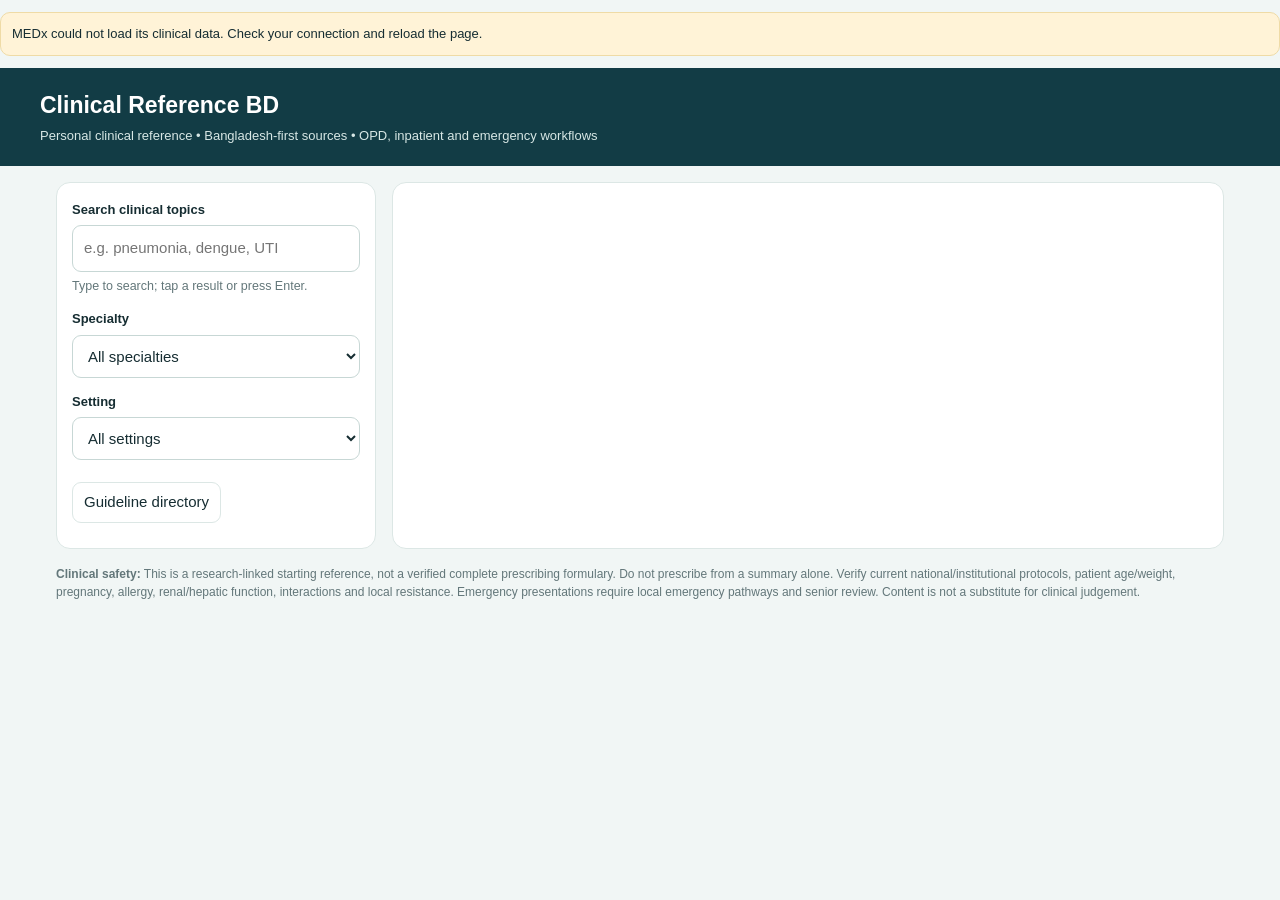
==== commit b727c22d: "Add files via upload" ====
--- a/index.html
+++ b/index.html
@@ -1,127 +1,7 @@
-<!doctype html><html lang="en"><head><meta charset="utf-8"><meta name="viewport" content="width=device-width,initial-scale=1"><meta name="theme-color" content="#123c45"><title>MEDx Clinical Reference — Batch 1 Populated</title>
-<style>
-:root{--ink:#162d32;--muted:#63777a;--bg:#f1f6f5;--panel:#fff;--line:#dce7e5;--teal:#123c45;--pale:#e0f2ed;--amber:#fff3d7;--red:#8b2525}
-*{box-sizing:border-box}body{margin:0;background:var(--bg);color:var(--ink);font:15px/1.5 -apple-system,BlinkMacSystemFont,"Segoe UI",sans-serif}header{background:var(--teal);color:white;padding:20px max(16px,calc((100vw - 1200px)/2))}header h1{margin:0;font-size:23px}header p{margin:4px 0 0;color:#d7e7e5;font-size:13px}.wrap{max-width:1200px;margin:auto;padding:16px;display:grid;grid-template-columns:320px 1fr;gap:16px}.panel,.content{background:var(--panel);border:1px solid var(--line);border-radius:14px;padding:15px}.controls label{font-weight:700;font-size:13px}input,select{display:block;width:100%;padding:11px;border:1px solid #c7d7d5;border-radius:9px;margin:5px 0 12px;font:inherit;background:white;color:var(--ink)}.list{display:flex;flex-direction:column;gap:5px;max-height:65vh;overflow:auto}.item{cursor:pointer;text-align:left;background:#f7faf9;border:1px solid transparent;border-radius:9px;padding:9px 10px;color:var(--ink)}.item.active,.item:hover{background:var(--pale);border-color:#8bb7ad}.item strong{display:block;font-size:13px}.item small{color:var(--muted)}.count{font-size:12px;color:var(--muted);margin-bottom:7px}.kicker{font-size:11px;letter-spacing:.08em;text-transform:uppercase;color:var(--muted);font-weight:800}.content h2{margin:4px 0;font-size:23px;line-height:1.25}.meta{display:flex;flex-wrap:wrap;gap:6px;margin:10px 0}.tag{font-size:11px;background:#edf3f2;border-radius:20px;padding:4px 9px}.notice{background:var(--amber);border:1px solid #efdba6;border-radius:10px;padding:11px;font-size:13px;margin:12px 0}.tabs{display:flex;gap:7px;flex-wrap:wrap;margin:14px 0}.tab,button.action{border:1px solid var(--line);background:white;border-radius:9px;padding:8px 11px;cursor:pointer;color:var(--ink);font:inherit}.tab.active,button.action.primary{background:var(--teal);color:white}.section{padding:12px 0;border-top:1px solid var(--line)}.section h3{font-size:15px;margin:0 0 7px}.section p{margin:0}.source a,.sources a{color:#075e68;overflow-wrap:anywhere}.sources{display:grid;grid-template-columns:1fr 1fr;gap:9px}.sourcecard{border:1px solid var(--line);border-radius:10px;padding:11px}.sourcecard a{font-weight:700}.sourcecard small{display:block;color:var(--muted);margin-top:4px}.hidden{display:none}.footer{max-width:1200px;margin:auto;padding:0 16px 24px;color:var(--muted);font-size:12px}.toolbar{display:flex;gap:8px;flex-wrap:wrap;margin:10px 0}.empty{padding:35px;text-align:center;color:var(--muted)}.detail-section{padding:0;border:1px solid var(--line);border-radius:10px;margin:10px 0;overflow:hidden}.detail-section summary{cursor:pointer;list-style:none;padding:13px 15px;font-weight:800;background:#f7faf9}.detail-section summary::-webkit-details-marker{display:none}.detail-section summary:after{content:"＋";float:right;color:var(--teal)}.detail-section[open] summary:after{content:"−"}.detail-body{padding:12px 15px}.detail-body p{margin:7px 0 10px}.detail-body ul{padding-left:21px;margin:8px 0}.detail-body li{margin:5px 0}.review-card{border:1px solid var(--line);border-radius:10px;padding:12px;margin:12px 0;background:#fbfdfc}.review-card p{margin:5px 0}.review-card small{color:var(--muted)}.table-wrap{overflow-x:auto}table{border-collapse:collapse;width:100%;font-size:13px}th,td{border:1px solid var(--line);padding:8px;text-align:left;vertical-align:top}th{background:#f0f6f4}@media(max-width:760px){.wrap{grid-template-columns:1fr;padding:9px}.panel,.content{padding:12px}.list{max-height:230px}.sources{grid-template-columns:1fr}header{padding:17px}.content h2{font-size:21px}}
-
-/* High-contrast black typography refresh */
-:root{--ink:#000000;--muted:#222222;--bg:#f3f6f8;--panel:#ffffff;--line:#c7d0d6;--teal:#000000;--pale:#e5f3ff;--amber:#fff2cc;--red:#8b0000}
-body{color:#000000;background:var(--bg)}
-header{background:#ffffff;color:#000000;border-bottom:4px solid #087e8b}
-header h1{color:#000000;font-weight:850;letter-spacing:.2px}
-header p{color:#111111;font-weight:600}
-.version-note{color:#000000!important;border-left:5px solid #d18b00}
-.panel,.content{border-color:#c7d0d6;box-shadow:0 3px 12px rgba(0,0,0,.055)}
-.controls label,.kicker,.count,.item,.item strong,.item small,.content h2,.section h3,.detail-section summary,.detail-body,.detail-body p,.detail-body li,.review-card,.review-card small,.footer,th,td,.tag{color:#000000}
-.item{background:#ffffff;border-color:#d5dde2}
-.item.active,.item:hover{background:#e5f3ff;border-color:#087e8b;box-shadow:inset 4px 0 #087e8b}
-.item strong{font-weight:800}
-.item small,.count,.kicker,.footer,.sourcecard small,.review-card small{color:#222222}
-input,select{color:#000000;border:1.5px solid #8a989f;background:#ffffff}
-input::placeholder{color:#444444;opacity:1}
-.tab,button.action{color:#000000;border:1.5px solid #8a989f;font-weight:650}
-.tab.active,button.action.primary{background:#000000;color:#ffffff;border-color:#000000}
-.section h3{font-weight:850}
-.source a,.sources a,.sourcecard a{color:#000000;text-decoration:underline;text-decoration-thickness:1.5px;text-underline-offset:2px;font-weight:800}
-.detail-section{border-color:#c7d0d6}
-.detail-section summary{background:#edf5f7;font-weight:850;border-left:4px solid #087e8b}
-.detail-section summary:after{color:#000000}
-.review-card{background:#f6fbff;border-left:4px solid #087e8b}
-.tag{background:#e7eef2;border:1px solid #c5d1d8;font-weight:700}
-th{background:#e7eef2;font-weight:850}
-.notice{color:#000000;background:#fff2cc;border-color:#d7a323}
-.empty{color:#000000}
-@media (prefers-contrast:more){body,.content,.panel,.detail-body{color:#000000} .item,.detail-section summary{border-color:#000000}}
-</style></head><body>
-<header><h1>MEDx Clinical Reference</h1><p>Disease overview, diagnosis, investigations, treatment, emergency care and follow-up • Bangladesh-first sources</p><div class="version-note" role="note" style="max-width:1200px;margin:0 auto;padding:8px 16px;background:#fff3d7;color:#5d4310;font-size:13px;border-bottom:1px solid #e8d7a8"><strong>MEDx draft notice:</strong> Batch 1 populated: 10 surgery/emergency topics with source-linked clinical drafts. Other topics remain pending. Source-check dates are not institutional approval; check local protocols before prescribing.</div>
+<!doctype html><html lang="en"><head><meta charset="utf-8"><meta name="viewport" content="width=device-width,initial-scale=1"><meta name="theme-color" content="#123c45"><title>MEDx — Clinical Reference BD</title>
+<link rel="stylesheet" href="./style.css"></head><body>
+<header><h1>Clinical Reference BD</h1><p>Personal clinical reference • Bangladesh-first sources • OPD, inpatient and emergency workflows</p></header>
 <div class="wrap"><aside class="panel controls"><label for="search">Search clinical topics</label><input id="search" type="search" autocomplete="off" enterkeyhint="search" placeholder="e.g. pneumonia, dengue, UTI"><small style="display:block;color:var(--muted);margin:-7px 0 12px">Type to search; tap a result or press Enter.</small><label for="spec">Specialty</label><select id="spec"><option value="">All specialties</option></select><label for="setting">Setting</label><select id="setting"><option value="">All settings</option><option>OPD</option><option>OPD + Indoor</option><option>OPD + Emergency</option><option>Emergency</option><option>Emergency + Indoor</option><option>OPD + Indoor</option></select><div class="count" id="count"></div><div class="list" id="list"></div><div class="toolbar"><button class="action" id="allSources">Guideline directory</button></div></aside>
 <section class="content" id="content" aria-live="polite"></section></div>
 <div class="footer"><b>Clinical safety:</b> This is a research-linked starting reference, not a verified complete prescribing formulary. Do not prescribe from a summary alone. Verify current national/institutional protocols, patient age/weight, pregnancy, allergy, renal/hepatic function, interactions and local resistance. Emergency presentations require local emergency pathways and senior review. Content is not a substitute for clinical judgement.</div>
-<script>
-async function initMedx(){
-const DB={conditions:[],sources:[]};
-const CLINICAL={};
-let loadedBatches=0;
-for(let i=1;i<=100;i++){
-  let response;
-  try{response=await fetch('./batch'+i+'.json',{cache:'no-store'});}catch(error){break;}
-  if(!response.ok)break;
-  let batch;
-  try{batch=await response.json();}catch(error){console.error('MEDx batch '+i+' is not valid JSON.',error);break;}
-  if(!batch||!Array.isArray(batch.conditions)){console.error('MEDx batch '+i+' has an invalid format.');break;}
-  DB.conditions.push(...batch.conditions);
-  DB.sources.push(...(batch.sources||[]));
-  Object.assign(CLINICAL,batch.clinical||{});
-  loadedBatches++;
-}
-if(!loadedBatches){document.getElementById('count').textContent='Unable to load MEDx data. Check that batch1.json is uploaded beside index.html.';return;}
-const $=x=>document.getElementById(x);let active=DB.conditions[0].id,mode='opd';
-const esc=s=>String(s).replace(/[&<>"']/g,c=>({'&':'&amp;','<':'&lt;','>':'&gt;','"':'&quot;',"'":'&#39;'}[c]));
-[...new Set(DB.conditions.map(x=>x.specialty))].sort().forEach(s=>{let o=document.createElement('option');o.value=s;o.textContent=s;$('spec').append(o)});
-function normalize(s){return String(s||'').toLowerCase().normalize('NFD').replace(/[\u0300-\u036f]/g,'').replace(/[^a-z0-9]+/g,' ').trim()}
-const ALIASES={
- 'community acquired pneumonia':'cap pneumonia chest infection', 'acute upper respiratory infection':'urti common cold viral cold',
- 'pulmonary tuberculosis':'tb tuberculosis', 'urinary tract infection':'uti cystitis urine infection',
- 'acute diarrhoea gastroenteritis':'diarrhea diarrhoea loose motion food poisoning', 'dengue':'dengue fever',
- 'acute coronary syndrome':'acs heart attack myocardial infarction chest pain', 'type 2 diabetes mellitus':'diabetes dm hyperglycemia',
- 'hypertension':'high blood pressure bp', 'acute kidney injury':'aki renal failure',
- 'chronic kidney disease':'ckd renal disease', 'diabetic ketoacidosis':'dka ketoacidosis',
- 'deep vein thrombosis pulmonary embolism':'dvt pe blood clot', 'postpartum haemorrhage':'pph postpartum hemorrhage',
- 'pre eclampsia eclampsia':'preeclampsia eclampsia pregnancy hypertension', 'acute bacterial prostatitis':'prostatitis',
- 'acute angle closure glaucoma':'glaucoma painful red eye', 'iron deficiency anaemia':'iron deficiency anemia ida',
- 'community acquired pneumonia':'cap pneumonia chest infection', 'asthma exacerbation':'asthma wheeze',
- 'chronic obstructive pulmonary disease exacerbation':'copd', 'acute otitis media':'ear infection',
- 'pharyngitis tonsillitis':'sore throat tonsillitis', 'cellulitis erysipelas':'skin infection',
- 'upper gastrointestinal bleed':'ugib haematemesis melena', 'acute urinary retention':'urine retention unable to urinate'
-};
-function getMatches(){let q=normalize($('search').value),sp=$('spec').value,st=$('setting').value;return DB.conditions.filter(c=>{let hay=normalize([c.name,c.specialty,c.setting,c.opd,c.indoor,ALIASES[c.name]||''].join(' '));return(!sp||c.specialty===sp)&&(!st||c.setting===st)&&(!q||hay.includes(q))})}
-function chooseTopic(id){active=id;mode='opd';renderList();renderContent();if(window.matchMedia('(max-width:760px)').matches)$('content').scrollIntoView({behavior:'smooth',block:'start'})}
-function renderList(){let arr=getMatches();$('count').textContent=arr.length+' matching topic'+(arr.length===1?'':'s')+' · '+DB.conditions.length+' total · '+loadedBatches+' batch'+(loadedBatches===1?'':'es');$('list').innerHTML=arr.map(c=>`<button type="button" class="item ${c.id===active?'active':''}" data-id="${c.id}"><strong>${esc(c.name)}</strong><small>${esc(c.specialty)} · ${esc(c.setting)}</small></button>`).join('')||'<p class="empty">No matching topics. Try a broader term, e.g. “infection”, “pain” or “fever”.</p>';document.querySelectorAll('.item').forEach(b=>b.addEventListener('click',()=>chooseTopic(b.dataset.id)));if($('search').value.trim()&&arr.length===1&&arr[0].id!==active){active=arr[0].id;mode='opd';renderContent()}}
-function sourcesPage(){mode='sources';$('content').innerHTML=`<div class="kicker">Reference directory</div><h2>Clinical guideline sources</h2><p>Use primary and national guidance where available. Each disease page links to a relevant source.</p><div class="sources">${DB.sources.map(s=>`<div class="sourcecard"><a href="${s.url}" target="_blank" rel="noopener">${esc(s.name)}</a><small>${esc(s.type)}</small></div>`).join('')}</div>`}
-function renderContent(){
- if(mode==='sources'){sourcesPage();return}
- let matches=getMatches();let c=DB.conditions.find(x=>x.id===active);
- if($('search').value.trim()&&matches.length===0){$('content').innerHTML='<div class="kicker">Search</div><h2>No matching disease found</h2><p>Try a disease name, abbreviation, symptom, or clear the filters.</p>';return}
- if($('search').value.trim()&&matches.length&&(!c||!matches.some(x=>x.id===c.id)))c=matches[0];if(!c)return;
- const sourceUrl=esc(c.source_url||'#'),sourceName=esc(c.source_name||'Topic-specific source not yet assigned');
- const section=(title,body,open=false)=>`<details class="section detail-section" ${open?'open':''}><summary>${title}</summary><div class="detail-body">${body}</div></details>`;
- const bullets=items=>'<ul>'+items.map(x=>`<li>${x}</li>`).join('')+'</ul>';
- const detailed=CLINICAL[c.id];
- if(detailed){
-   const dsec=(title,body,open=false)=>`<details class="section detail-section" ${open?'open':''}><summary>${title}</summary><div class="detail-body">${body}</div></details>`;
-   $('content').innerHTML=`<div class="kicker">MEDx · Populated clinical draft</div><h2>${esc(c.name)}</h2><div class="meta"><span class="tag">${esc(c.specialty)}</span><span class="tag">${esc(c.setting)}</span><span class="tag">Batch 1 · Detailed draft</span><span class="tag">Source checked: ${esc(detailed.source_checked)}</span></div><div class="notice"><b>Clinical status:</b> Source-linked educational draft. Source page checked on the date shown; local Bangladesh protocol, formulary, resistance patterns and patient-specific decisions still require clinician review. Do not use as a substitute for bedside assessment or local emergency pathways.</div><div class="review-card"><b>Source and review record</b><p><a href="${esc(detailed.source_url)}" target="_blank" rel="noopener">${esc(detailed.source_name)} ↗</a></p><small>Source checked: ${esc(detailed.source_checked)} · MEDx clinical content status: Draft populated; local protocol review pending. This date records the source check, not formal institutional approval.</small></div>
-   ${dsec('1. Disease overview and diagnosis',detailed.overview,true)}
-   ${dsec('2. Investigations',detailed.investigations)}
-   ${dsec('3. Drugs and dosage',detailed.drugs)}
-   ${dsec('4. OPD / outpatient management',detailed.opd)}
-   ${dsec('5. Indoor / emergency management',detailed.indoor)}
-   ${dsec('6. Complications',detailed.complications)}
-   ${dsec('7. Discharge criteria and follow-up',detailed.discharge)}
-   <div class="toolbar"><button class="action primary" id="copy">Copy topic summary</button><button class="action" id="openSource">Open guideline</button></div><p class="count">Topic ${DB.conditions.findIndex(x=>x.id===c.id)+1} of ${DB.conditions.length}. Batch 1 contains 10 populated emergency/surgical topics; other topics remain structured drafts.</p>`;
-   $('openSource').onclick=()=>window.open(detailed.source_url,'_blank','noopener');
-   $('copy').onclick=async()=>{let t=c.name+'\nSource: '+detailed.source_name+' — '+detailed.source_url+'\nSource checked: '+detailed.source_checked+'\nClinical review status: Draft; local protocol review pending\n'+['overview','investigations','drugs','opd','indoor','complications','discharge'].map(k=>k.toUpperCase()+': '+detailed[k].replace(/<[^>]*>/g,' ').replace(/\s+/g,' ').trim()).join('\n');try{await navigator.clipboard.writeText(t);$('copy').textContent='Copied'}catch(e){prompt('Copy topic summary:',t)}};
-   return;
- }
- const pending='<p><b>Topic-specific content pending:</b> this section is a structured draft, not a completed disease protocol. Add the condition-specific details from the linked source before relying on it for prescribing or clinical decisions.</p>';
- const overview=`<p><b>Definition / classification:</b> Enter the disease definition and recognized classification or staging system from the linked guideline.</p><p><b>Causes and risk factors:</b> Review the patient’s history, exposures, comorbidities, medications, age, pregnancy status and relevant epidemiology.</p><p><b>Clinical features:</b> ${esc(c.opd)}</p><p><b>Differential diagnosis:</b> Add important mimics and time-critical alternatives for this presentation.</p><p><b>Red flags:</b></p>${bullets(['Airway compromise, respiratory distress, hypoxaemia or shock','Altered mental status, seizure, rapidly progressive symptoms or new focal neurological deficit','Severe bleeding, severe dehydration, oliguria or suspected acute organ dysfunction','Pregnancy, immunocompromise, extremes of age or major comorbidity when these increase risk'])}<p><b>Diagnostic criteria / severity:</b> Record the accepted criteria, severity score and escalation thresholds specific to this disease.</p>`;
- const investigations=`<p><b>Initial assessment:</b> Record vital signs, oxygen saturation when indicated, mental status, hydration/perfusion, urine output and relevant bedside tests.</p>${bullets(['Initial blood tests: select according to the differential and disease-specific guideline; document expected abnormalities and thresholds.','Confirmatory tests: specify the preferred test, timing, sensitivity limitations and alternatives.','Imaging: state the indication, modality, urgency and when imaging is not routinely required.','Severity markers: identify results that change disposition or treatment.','Repeat testing: define which tests to repeat, the clinical trigger and recommended interval.'])}${pending}`;
- const drugs=`<p><b>No universal dose is supplied for this topic yet.</b> Drug details must be entered from the linked disease-specific source and checked against patient factors.</p><div class="table-wrap"><table><thead><tr><th>Required drug field</th><th>Entry to complete</th></tr></thead><tbody>${[['Generic name / indication','Drug and reason for use'],['Adult dose','Dose, units, route, frequency and duration'],['Paediatric dose','Weight-based dose (mg/kg or units/kg), interval and maximum dose, where relevant'],['Contraindications / adverse effects','Important exclusions, monitoring and counselling'],['Alternatives','When first-line therapy is unsuitable; local availability/resistance'],['Renal / hepatic adjustment','Adjustment or avoidance criteria'],['Pregnancy / lactation','Safety considerations and preferred alternatives']].map(r=>`<tr><td>${r[0]}</td><td>${r[1]}</td></tr>`).join('')}</tbody></table></div><p>Do not infer a dose from another disease page. Check allergies, interactions, age/weight, pregnancy, renal/hepatic function and local antimicrobial guidance.</p>`;
- const opd=`<p><b>Current source-linked summary:</b> ${esc(c.opd)}</p>${bullets(['Confirm diagnosis and outpatient suitability; document baseline observations and relevant comorbidities.','Use condition-specific first-line treatment and a complete prescription only after source-level dosing details are entered.','Provide supportive care, adherence advice and written safety-net instructions.','Specify review interval, monitoring and criteria for same-day referral or admission.'])}`;
- const indoor=`<p><b>Current source-linked summary:</b> ${esc(c.indoor)}</p>${bullets(['Triage ABCDE; stabilise immediate threats and request senior help early.','Set disease-specific observation frequency, target parameters and fluid/oxygen plan where indicated.','Order urgent investigations and start time-critical treatment according to the linked protocol.','Define definitive treatment/procedure, reassessment points and escalation pathway.','Specify ICU/HDU triggers, including persistent instability, organ failure or need for advanced support.'])}`;
- const complications=`${pending}<p>For the completed entry, list early and late complications, earliest warning signs, prevention measures, how each complication is recognised, and its initial management/escalation pathway.</p>`;
- const discharge=`${pending}<p><b>Discharge checklist:</b></p>${bullets(['Clinically stable with disease-specific observations acceptable.','Symptoms controlled and oral intake/medicines feasible where appropriate.','Required results reviewed and pending-result ownership documented.','Discharge medicines, duration, medication changes and counselling documented.','Follow-up date/service, repeat tests and responsibility for reviewing results specified.','Written return precautions cover deterioration and disease-specific danger signs.'])}<p><b>Follow-up:</b> Add a condition-specific interval, required repeat tests, recurrence prevention and urgent-return criteria.</p>`;
- $('content').innerHTML=`<div class="kicker">MEDx · Clinical topic</div><h2>${esc(c.name)}</h2><div class="meta"><span class="tag">${esc(c.specialty)}</span><span class="tag">${esc(c.setting)}</span><span class="tag">Structured clinical draft</span><span class="tag">Review: pending</span></div><div class="notice"><b>Content status:</b> The current catalogue contains brief topic summaries. The sections below provide the requested full structure, but disease-specific diagnostic criteria, investigations, drug doses and follow-up details still need to be populated from the linked source. Do not treat blank/pending fields as a treatment recommendation.</div><div class="review-card"><b>Source for this entry</b><p><a href="${sourceUrl}" target="_blank" rel="noopener">${sourceName} ↗</a></p><small>Draft prepared: 29 October 2026 · Clinical content review date: Pending topic-level review. Update the review date only after checking the entry against its cited source.</small></div>
- ${section('1. Disease overview and diagnosis',overview,true)}
- ${section('2. Investigations',investigations)}
- ${section('3. Drugs and dosage',drugs)}
- ${section('4. OPD / outpatient management',opd)}
- ${section('5. Indoor / emergency management',indoor)}
- ${section('6. Complications',complications)}
- ${section('7. Discharge criteria and follow-up',discharge)}
- <div class="toolbar"><button class="action primary" id="copy">Copy topic summary</button><button class="action" id="openSource">Open guideline</button></div><p class="count">Topic ${DB.conditions.findIndex(x=>x.id===c.id)+1} of ${DB.conditions.length}. Each topic needs a genuine content review before its review date is recorded as complete.</p>`;
- $('openSource').onclick=()=>window.open(c.source_url,'_blank','noopener');
- $('copy').onclick=async()=>{let t=c.name+'\nSource: '+(c.source_name||'Pending')+' — '+(c.source_url||'')+'\nReview date: Pending topic-level review\nOPD summary: '+c.opd+'\nIndoor/emergency summary: '+c.indoor;try{await navigator.clipboard.writeText(t);$('copy').textContent='Copied'}catch(e){prompt('Copy topic summary:',t)}}
-}
-$('search').addEventListener('input',()=>{mode='opd';renderList();renderContent()});$('search').addEventListener('keydown',e=>{if(e.key==='Enter'){e.preventDefault();let a=getMatches();if(a.length)chooseTopic(a[0].id);else renderContent()}});$('spec').onchange=()=>{renderList();renderContent()};$('setting').onchange=()=>{renderList();renderContent()};$('allSources').onclick=sourcesPage;renderList();renderContent();
-}
-initMedx().catch(error=>{console.error(error);document.getElementById('count').textContent='MEDx could not start. Please refresh or check the uploaded files.';});
-</script></body></html>
+<script src="./app.js" defer></script></body></html>
--- a/style.css
+++ b/style.css
@@ -0,0 +1,2 @@
+:root{--ink:#162d32;--muted:#63777a;--bg:#f1f6f5;--panel:#fff;--line:#dce7e5;--teal:#123c45;--pale:#e0f2ed;--amber:#fff3d7;--red:#8b2525}
+*{box-sizing:border-box}body{margin:0;background:var(--bg);color:var(--ink);font:15px/1.5 -apple-system,BlinkMacSystemFont,"Segoe UI",sans-serif}header{background:var(--teal);color:white;padding:20px max(16px,calc((100vw - 1200px)/2))}header h1{margin:0;font-size:23px}header p{margin:4px 0 0;color:#d7e7e5;font-size:13px}.wrap{max-width:1200px;margin:auto;padding:16px;display:grid;grid-template-columns:320px 1fr;gap:16px}.panel,.content{background:var(--panel);border:1px solid var(--line);border-radius:14px;padding:15px}.controls label{font-weight:700;font-size:13px}input,select{display:block;width:100%;padding:11px;border:1px solid #c7d7d5;border-radius:9px;margin:5px 0 12px;font:inherit;background:white;color:var(--ink)}.list{display:flex;flex-direction:column;gap:5px;max-height:65vh;overflow:auto}.item{cursor:pointer;text-align:left;background:#f7faf9;border:1px solid transparent;border-radius:9px;padding:9px 10px;color:var(--ink)}.item.active,.item:hover{background:var(--pale);border-color:#8bb7ad}.item strong{display:block;font-size:13px}.item small{color:var(--muted)}.count{font-size:12px;color:var(--muted);margin-bottom:7px}.kicker{font-size:11px;letter-spacing:.08em;text-transform:uppercase;color:var(--muted);font-weight:800}.content h2{margin:4px 0;font-size:23px;line-height:1.25}.meta{display:flex;flex-wrap:wrap;gap:6px;margin:10px 0}.tag{font-size:11px;background:#edf3f2;border-radius:20px;padding:4px 9px}.notice{background:var(--amber);border:1px solid #efdba6;border-radius:10px;padding:11px;font-size:13px;margin:12px 0}.tabs{display:flex;gap:7px;flex-wrap:wrap;margin:14px 0}.tab,button.action{border:1px solid var(--line);background:white;border-radius:9px;padding:8px 11px;cursor:pointer;color:var(--ink);font:inherit}.tab.active,button.action.primary{background:var(--teal);color:white}.section{padding:12px 0;border-top:1px solid var(--line)}.section h3{font-size:15px;margin:0 0 7px}.section p{margin:0}.source a,.sources a{color:#075e68;overflow-wrap:anywhere}.sources{display:grid;grid-template-columns:1fr 1fr;gap:9px}.sourcecard{border:1px solid var(--line);border-radius:10px;padding:11px}.sourcecard a{font-weight:700}.sourcecard small{display:block;color:var(--muted);margin-top:4px}.hidden{display:none}.footer{max-width:1200px;margin:auto;padding:0 16px 24px;color:var(--muted);font-size:12px}.toolbar{display:flex;gap:8px;flex-wrap:wrap;margin:10px 0}.empty{padding:35px;text-align:center;color:var(--muted)}@media(max-width:760px){.wrap{grid-template-columns:1fr;padding:9px}.panel,.content{padding:12px}.list{max-height:230px}.sources{grid-template-columns:1fr}header{padding:17px}.content h2{font-size:21px}}
